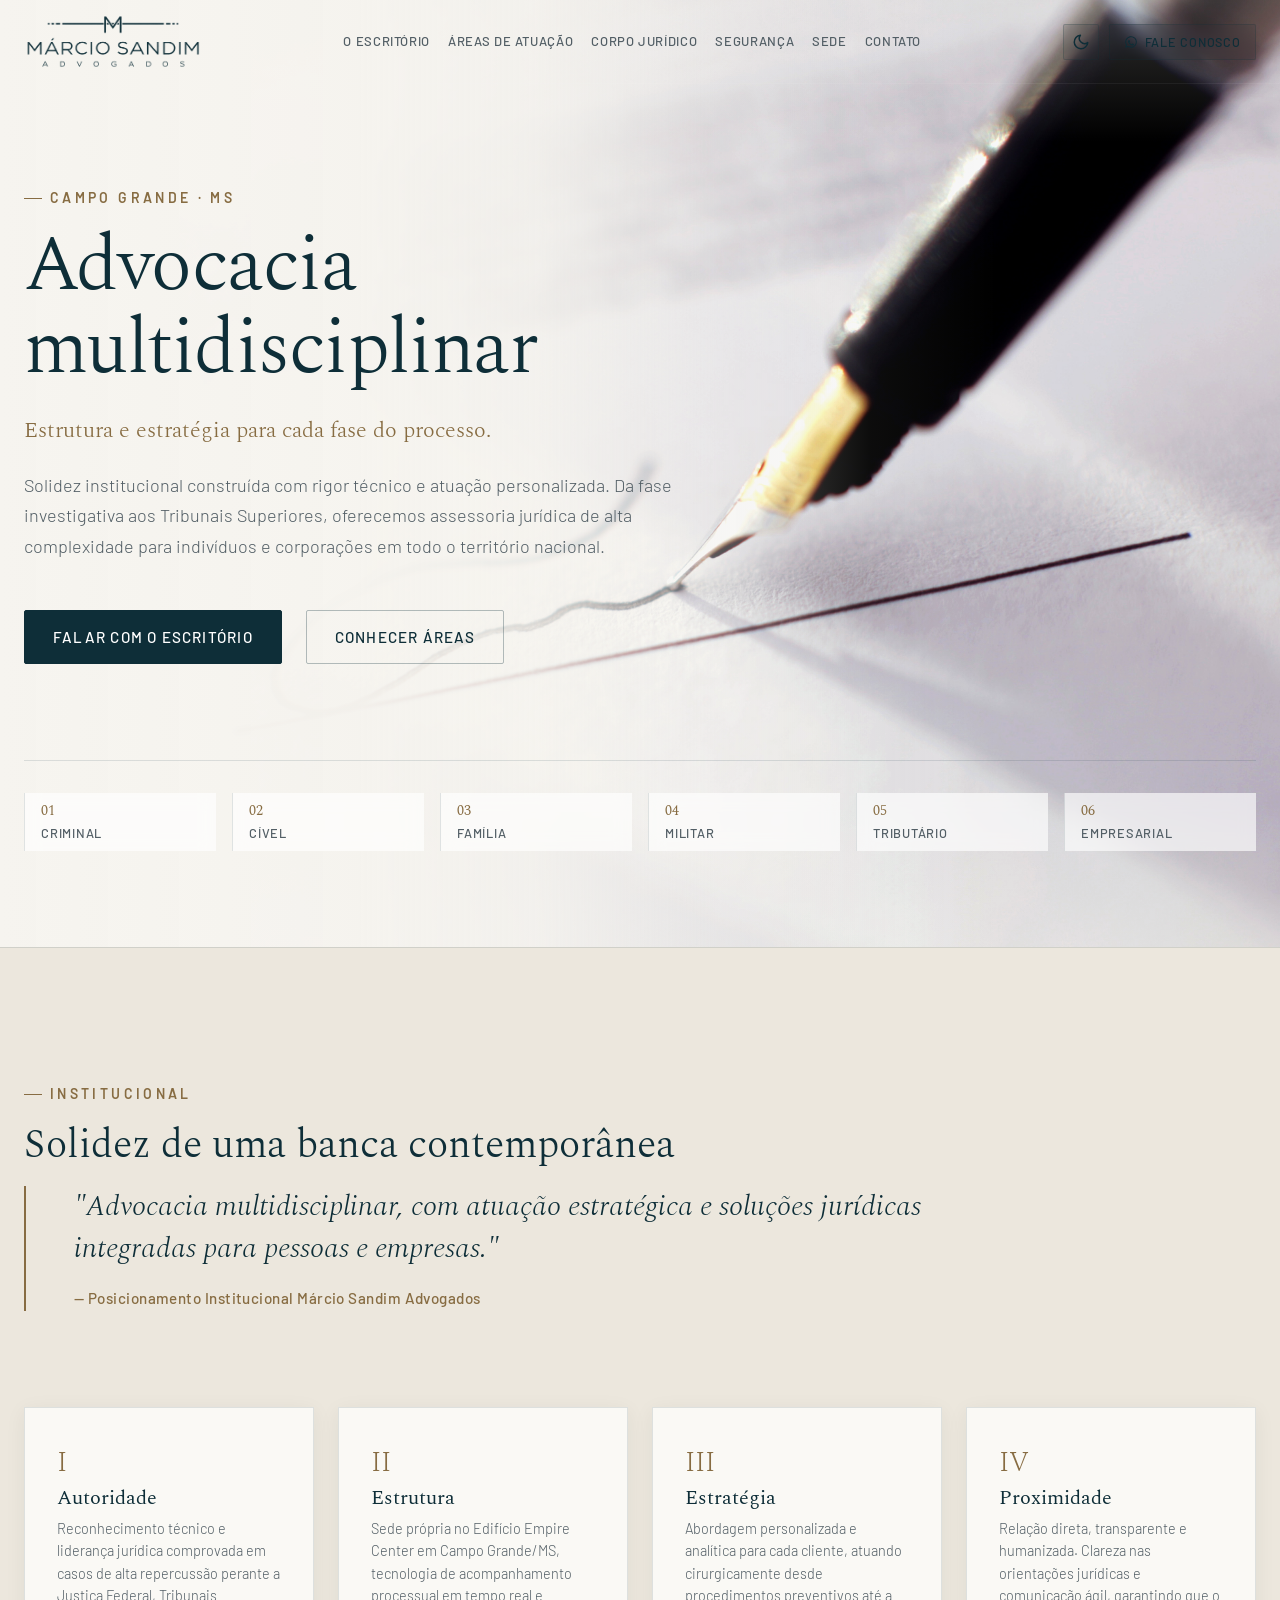
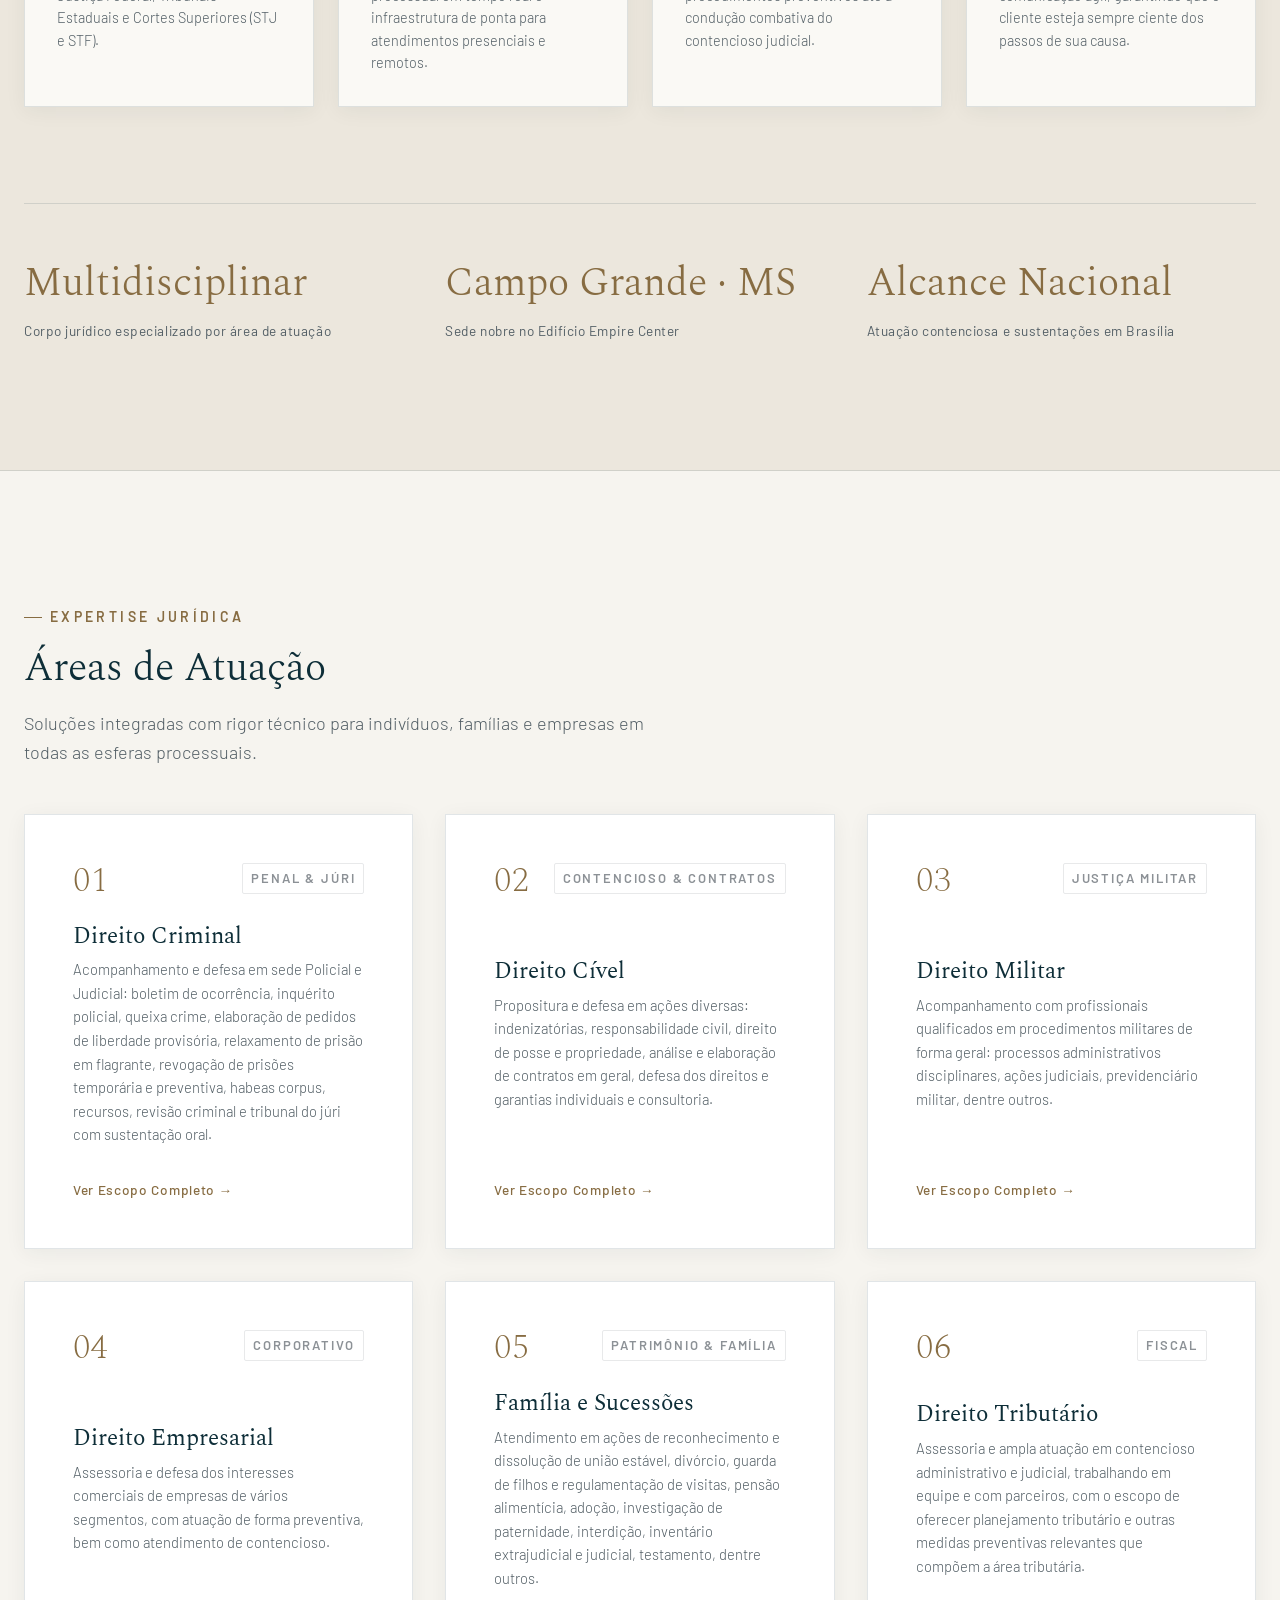
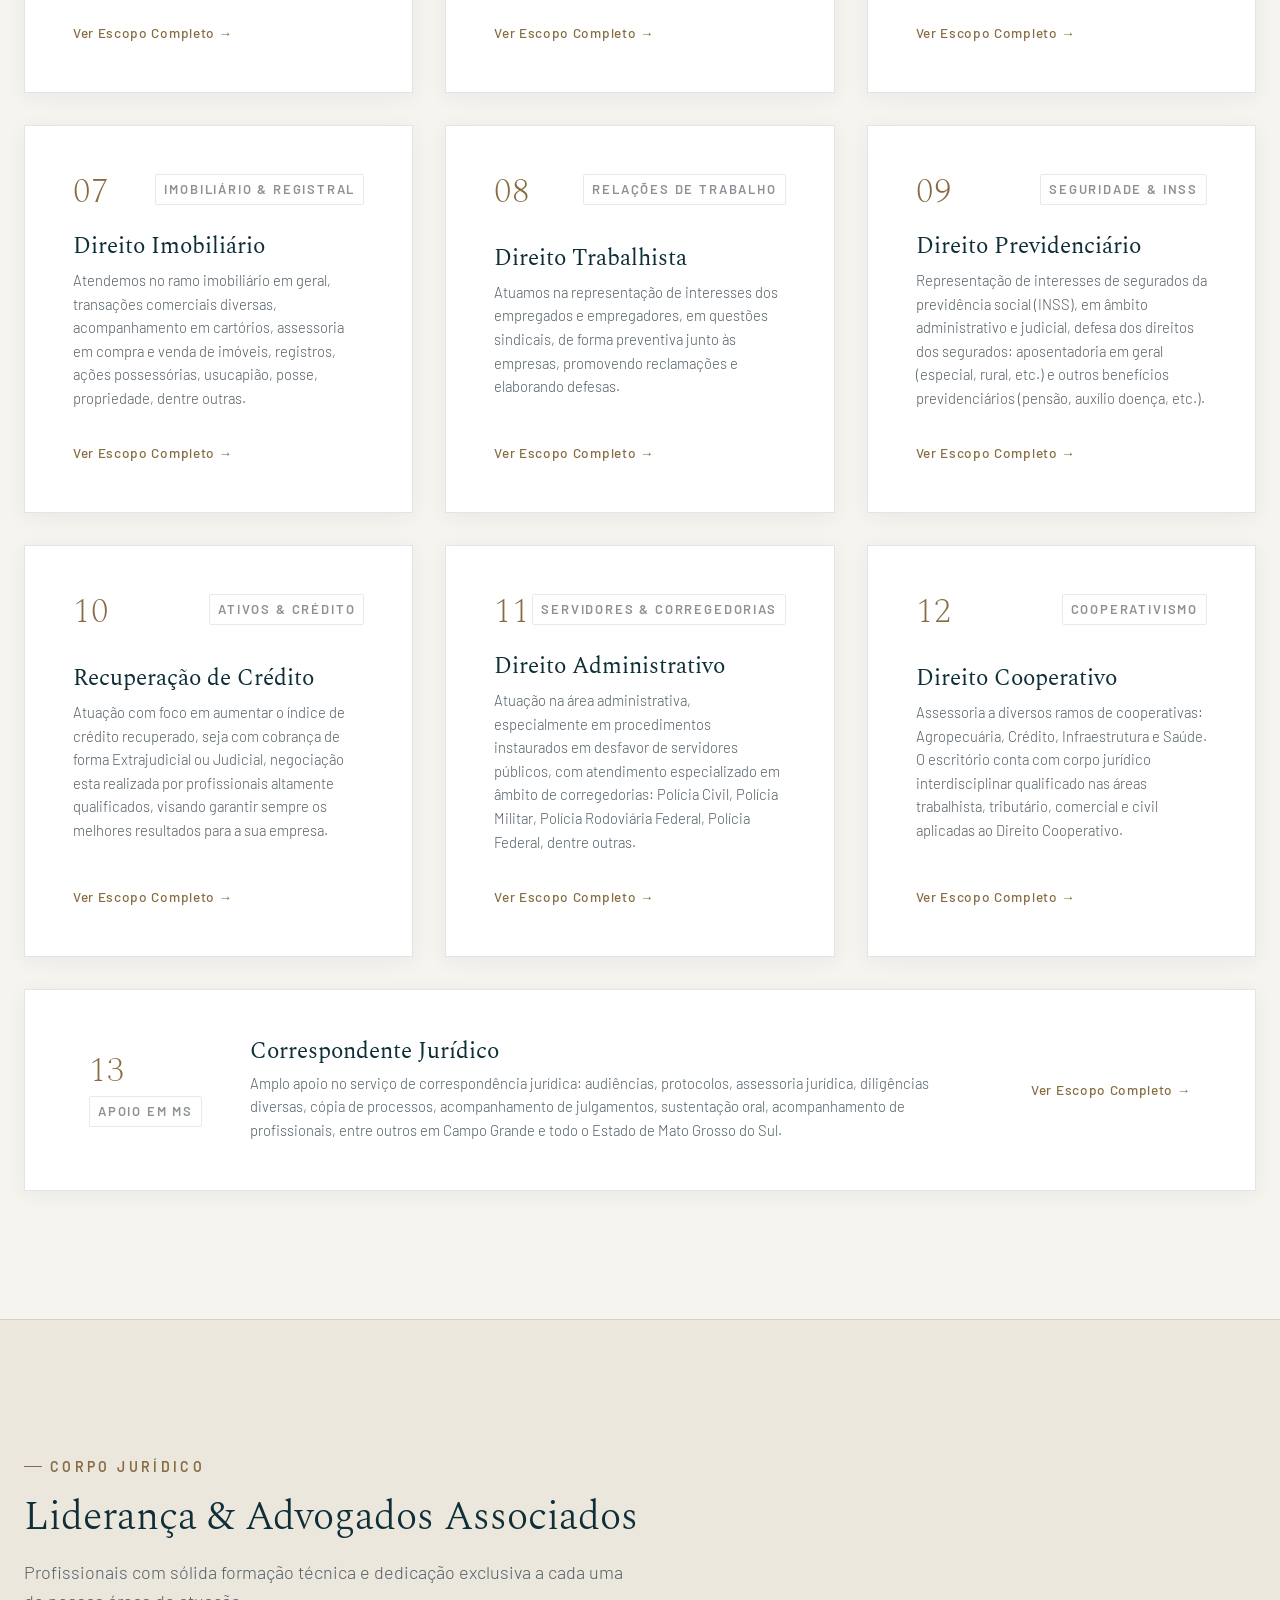
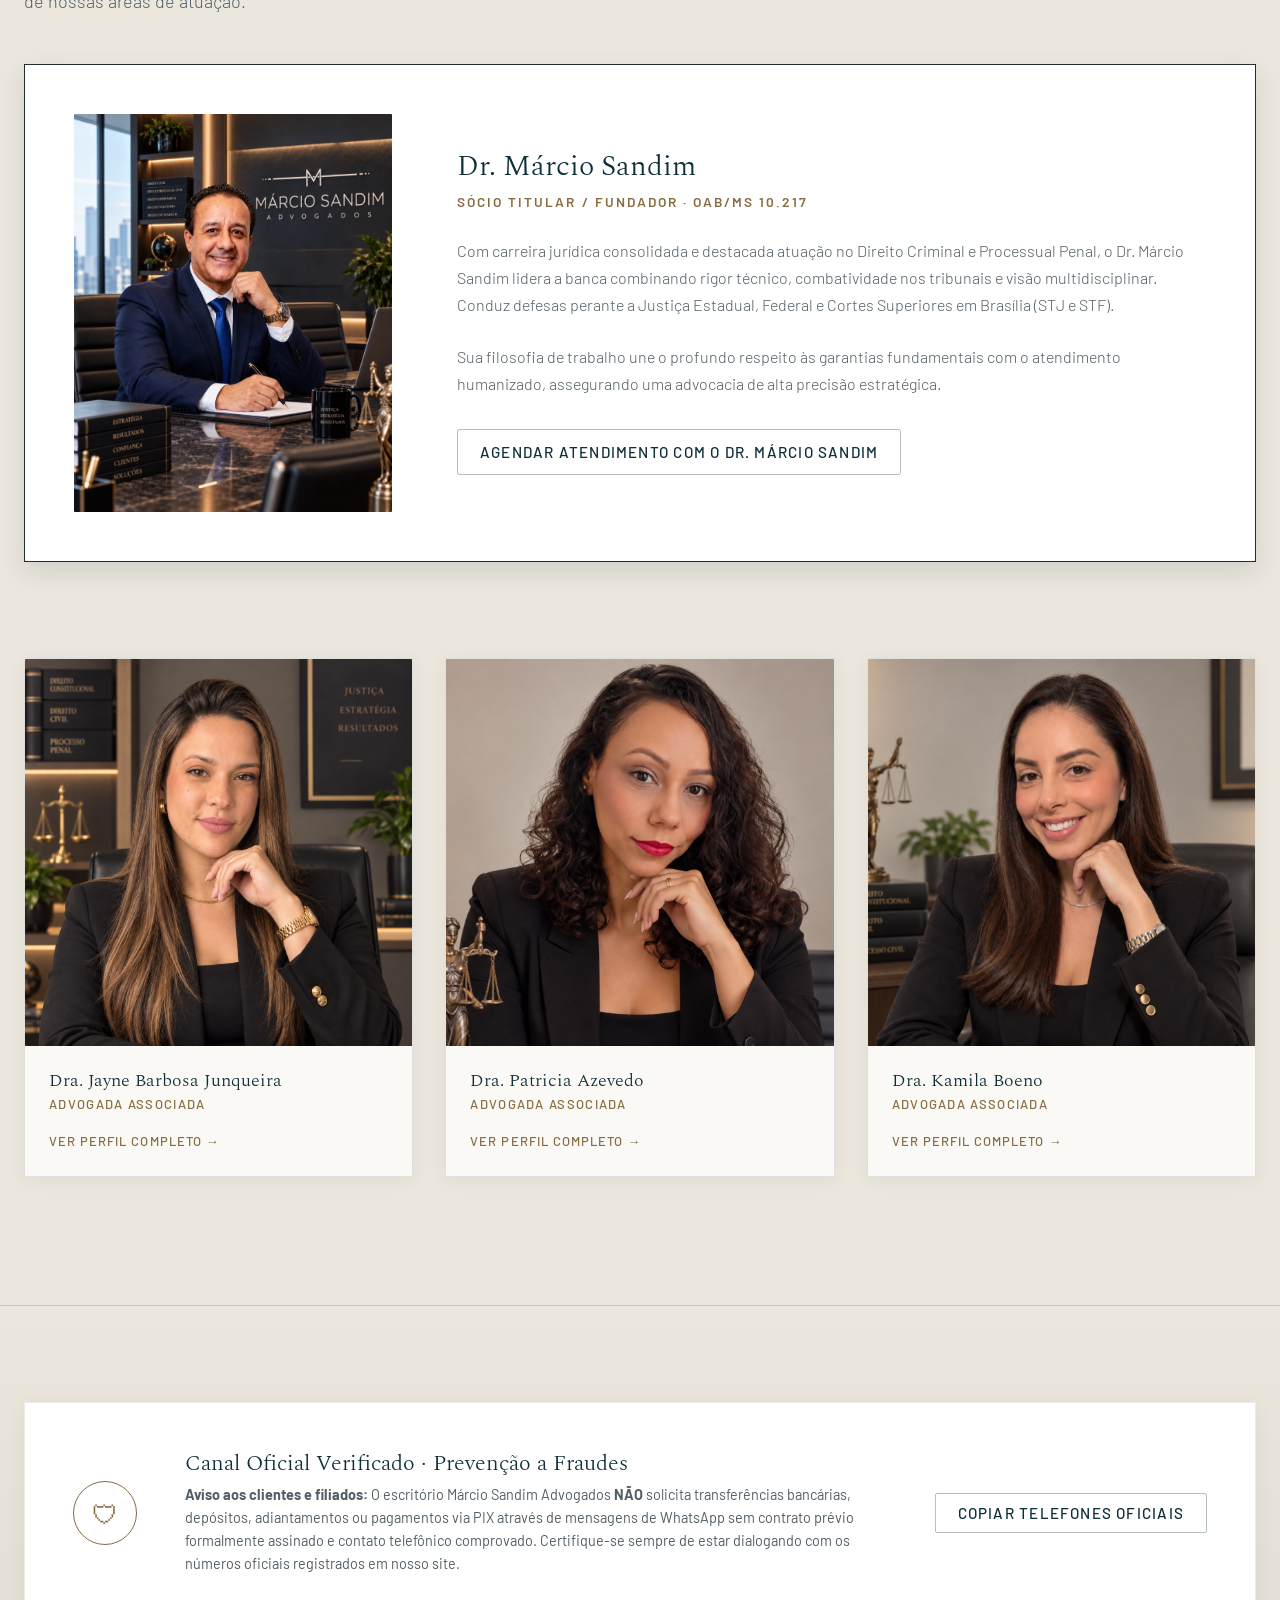
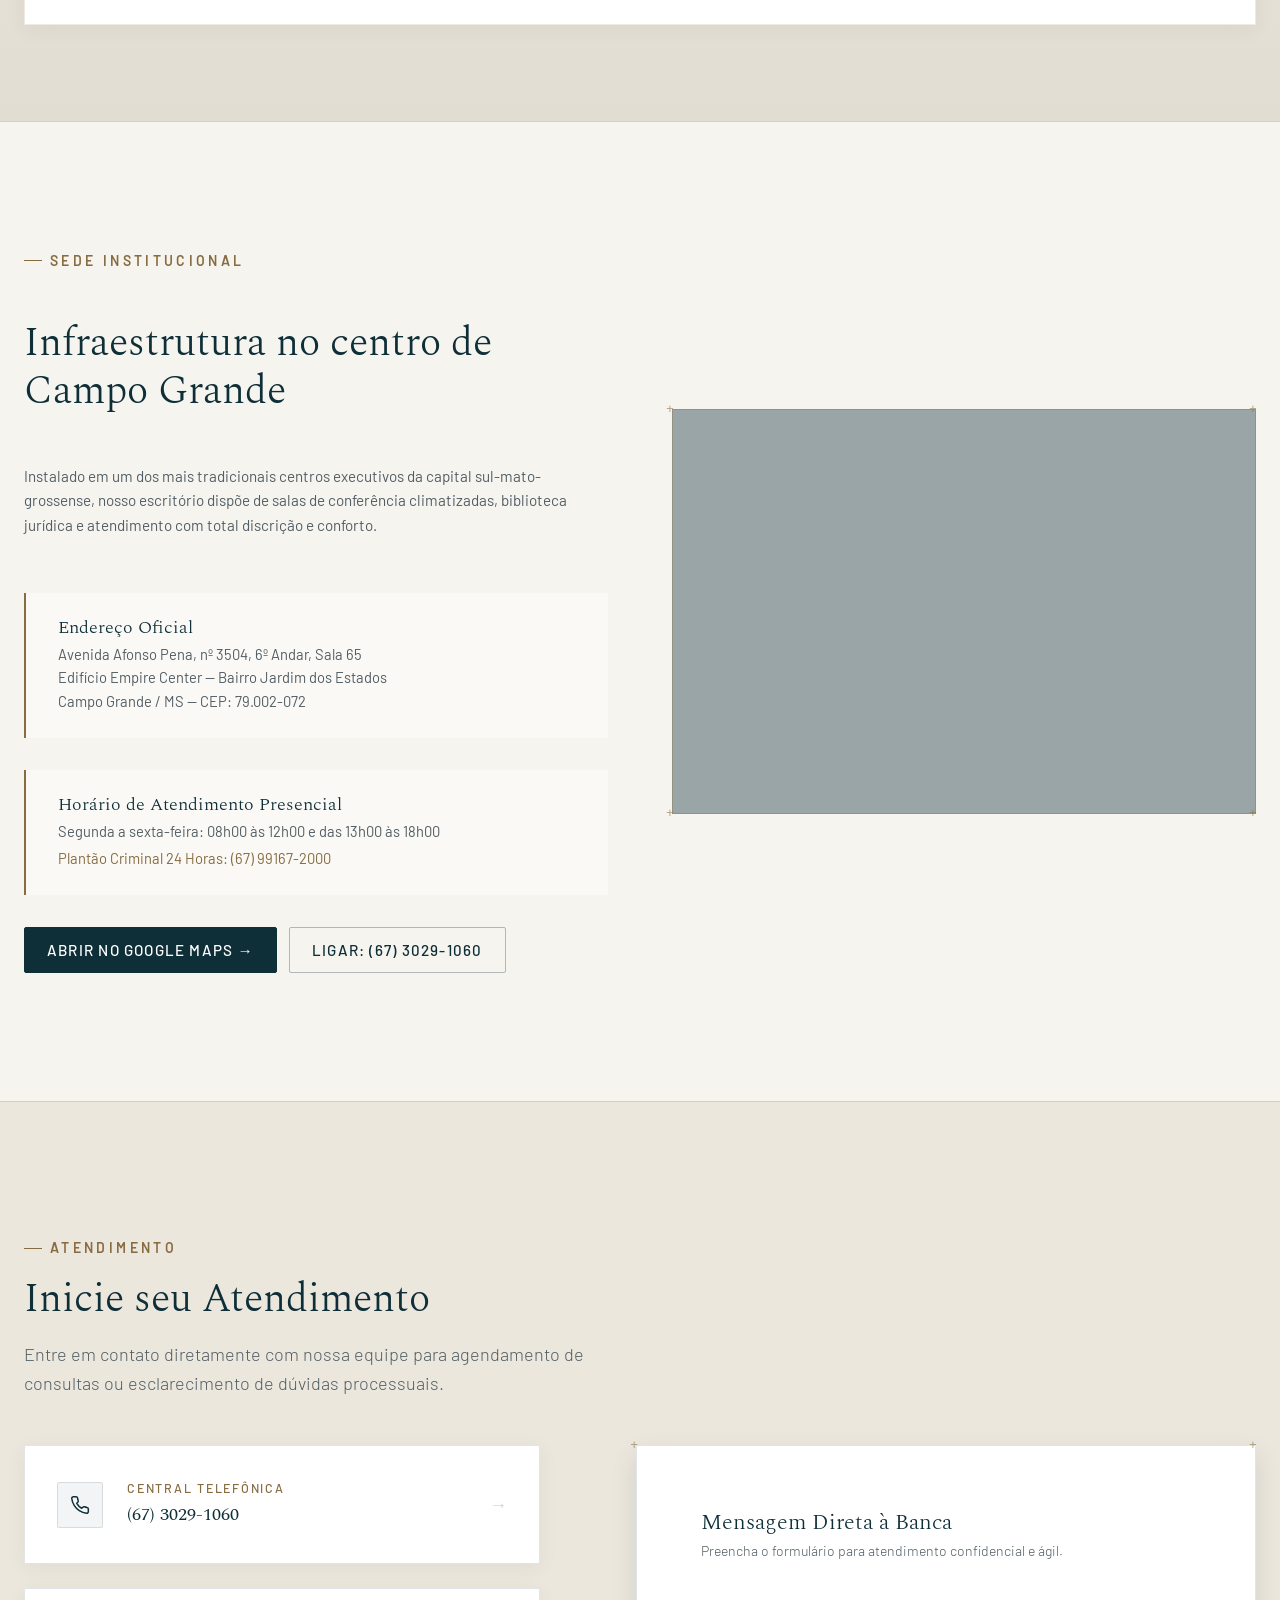
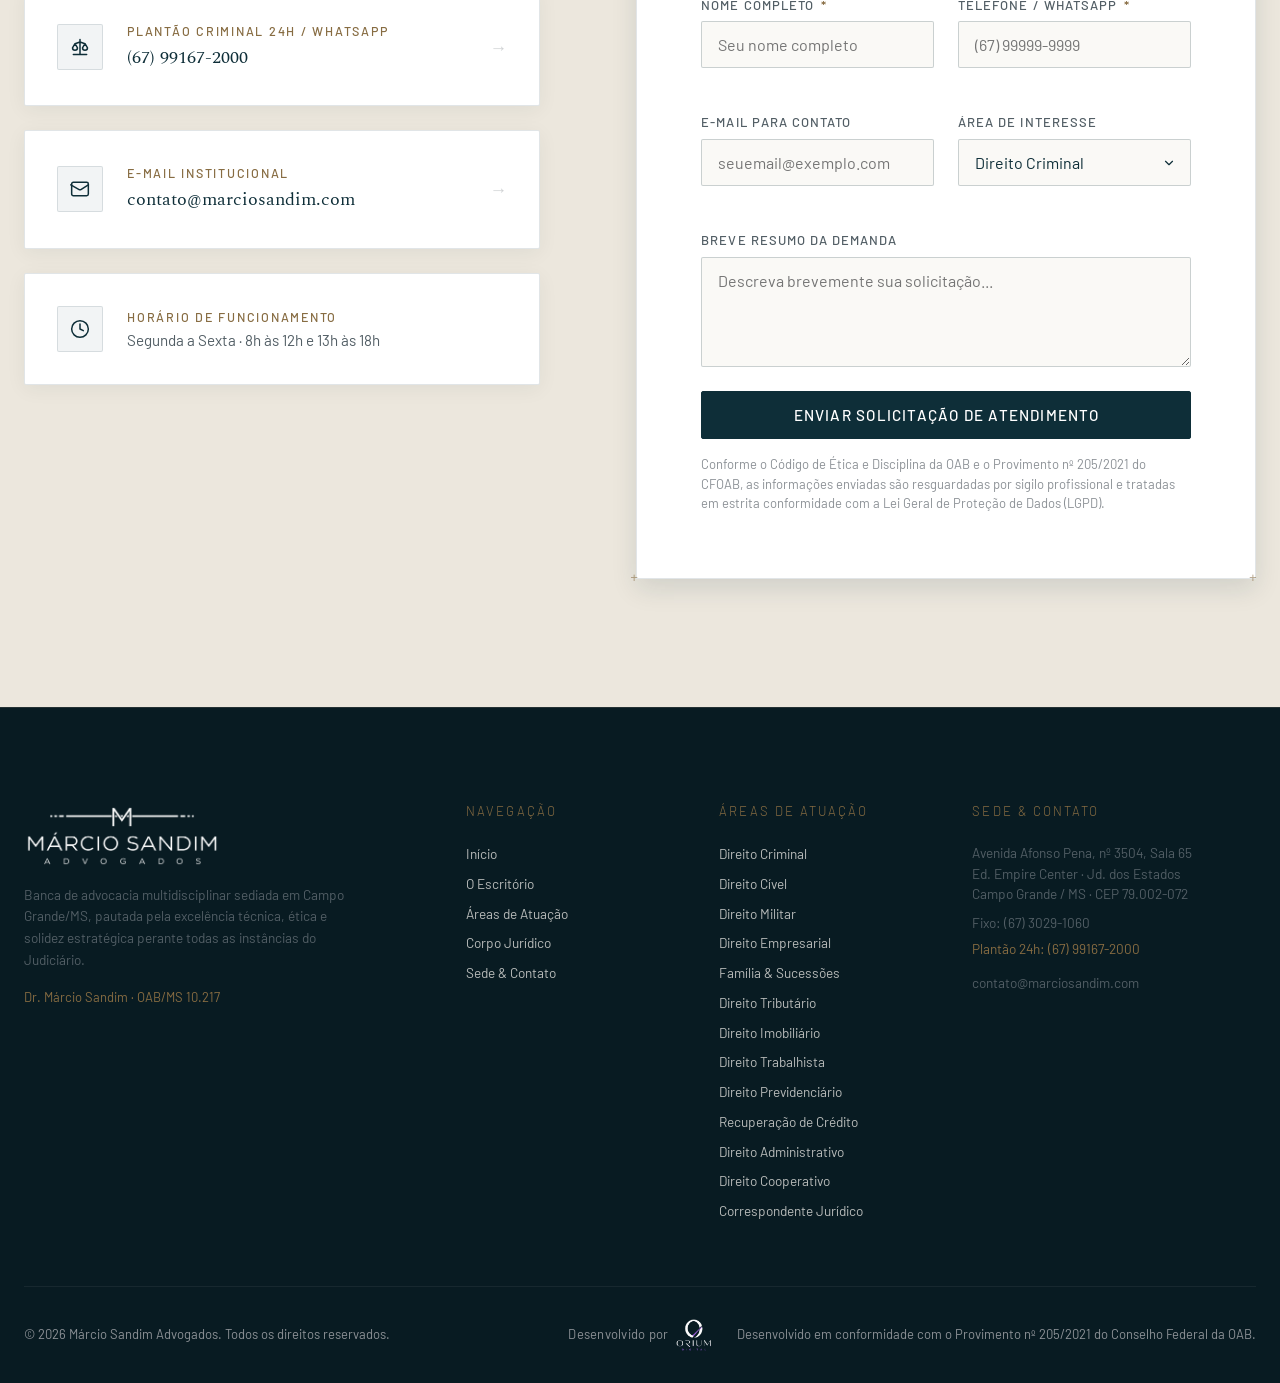
==== index.html @ cfa9c0e3 "feat: add core frontend layout, styles, scripts, and attorney bio pages" ====
<!DOCTYPE html>
<html lang="pt-BR">
<head>
  <meta charset="UTF-8">
  <meta name="viewport" content="width=device-width, initial-scale=1.0">
  <meta http-equiv="X-UA-Compatible" content="IE=edge">
  
  <title>Márcio Sandim Advogados | Advocacia Multidisciplinar em Campo Grande - MS</title>
  <meta name="description" content="Banca de advocacia multidisciplinar sediada em Campo Grande/MS. Atuação estratégica em Direito Criminal, Cível, Família, Militar, Tributário e Empresarial.">
  <meta name="keywords" content="advogado campo grande ms, marcio sandim advogados, advocacia criminal ms, direito civel, tributario, militar, empresarial, empire center afonso pena">
  <meta name="theme-color" content="#0E2E38">
  <meta name="color-scheme" content="dark light">
  
  <!-- Prevenção Instantânea de FOUC de Tema -->
  <script>
    (function() {
      try {
        var saved = localStorage.getItem('sandim_theme');
        var prefersLight = window.matchMedia && window.matchMedia('(prefers-color-scheme: light)').matches;
        var theme = saved || (prefersLight ? 'light' : 'dark');
        document.documentElement.setAttribute('data-theme', theme);
        var metaThemeColor = document.querySelector('meta[name="theme-color"]');
        if (metaThemeColor) {
          metaThemeColor.content = theme === 'light' ? '#F6F4EF' : '#0E2E38';
        }
      } catch (e) {}
    })();
  </script>
  
  <!-- Open Graph / Meta Compartilhamento -->
  <meta property="og:title" content="Márcio Sandim Advogados | Advocacia Multidisciplinar">
  <meta property="og:description" content="Estrutura e estratégia para cada fase do processo. Sede no Edifício Empire Center em Campo Grande/MS.">
  <meta property="og:type" content="website">
  <meta property="og:url" content="https://www.marciosandim.com/">
  
  <!-- Fontes Oficiais do Design System (Spectral & Barlow) -->
  <link rel="preconnect" href="https://fonts.googleapis.com">
  <link rel="preconnect" href="https://fonts.gstatic.com" crossorigin>
  <link href="https://fonts.googleapis.com/css2?family=Barlow:ital,wght@0,300;0,400;0,500;0,600;1,300;1,400&family=Spectral:ital,wght@0,200;0,300;0,400;0,500;1,300;1,400&display=swap" rel="stylesheet">
  
  <!-- Favicon -->
  <link rel="icon" type="image/svg+xml" href="assets/images/favicon.svg">
  
  <!-- Resolução Imediata de Exibição do Logotipo por Tema (Zero Duplicação e Zero FOUC) -->
  <style>
    .brand-logo-dark { display: none !important; }
    .brand-logo-white { display: block !important; }
    html[data-theme="light"] .site-header .brand-logo-white,
    [data-theme="light"] .brand-logo-white { display: none !important; }
    html[data-theme="light"] .site-header .brand-logo-dark,
    [data-theme="light"] .brand-logo-dark { display: block !important; }
    .site-footer .brand-logo-white,
    [data-theme="light"] .site-footer .brand-logo-white { display: block !important; }
    .site-footer .brand-logo-dark,
    [data-theme="light"] .site-footer .brand-logo-dark { display: none !important; }
  </style>
  
  <!-- Estilos Globais -->
  <link rel="stylesheet" href="css/variables.css?v=2.0">
  <link rel="stylesheet" href="css/styles.css?v=2.6">
</head>
<body>

  <!-- ==========================================================================
       HEADER INSTITUCIONAL COM EFEITO VIDRO
       ========================================================================== -->
  <header class="site-header" id="siteHeader">
    <div class="container header-container">
      <a href="#hero" class="brand-logo" aria-label="Márcio Sandim Advogados">
        <img src="assets/images/marcio-sandim-logo-white.png?v=2.0" alt="Márcio Sandim Advogados" class="brand-logo-img brand-logo-white" width="178" height="58">
        <img src="assets/images/marcio-sandim-logo-dark.png?v=2.0" alt="Márcio Sandim Advogados" class="brand-logo-img brand-logo-dark" width="178" height="58">
      </a>

      <!-- Menu Desktop -->
      <nav class="nav-desktop" aria-label="Navegação Principal">
        <ul class="nav-menu">
          <li><a href="#sobre" class="nav-link">O Escritório</a></li>
          <li><a href="#areas" class="nav-link">Áreas de Atuação</a></li>
          <li><a href="#equipe" class="nav-link">Corpo Jurídico</a></li>
          <li><a href="#seguranca" class="nav-link">Segurança</a></li>
          <li><a href="#estrutura" class="nav-link">Sede</a></li>
          <li><a href="#contato" class="nav-link">Contato</a></li>
        </ul>
      </nav>

      <!-- Botões de Ação -->
      <div class="header-actions">
        <!-- Botão Minimalista de Troca de Tema (Emil Kowalski Guidelines) -->
        <button id="themeToggle" class="theme-toggle" aria-label="Alternar tema visual" title="Alternar tema claro / escuro">
          <span class="theme-toggle-sr">Alternar tema claro / escuro</span>
          <!-- Ícone Sol (Modo Escuro) -->
          <svg class="theme-icon icon-sun" width="20" height="20" viewBox="0 0 24 24" fill="none" stroke="currentColor" stroke-width="2" stroke-linecap="round" stroke-linejoin="round" aria-hidden="true">
            <circle cx="12" cy="12" r="5"></circle>
            <line x1="12" y1="1" x2="12" y2="3"></line>
            <line x1="12" y1="21" x2="12" y2="23"></line>
            <line x1="4.22" y1="4.22" x2="5.64" y2="5.64"></line>
            <line x1="18.36" y1="18.36" x2="19.78" y2="19.78"></line>
            <line x1="1" y1="12" x2="3" y2="12"></line>
            <line x1="21" y1="12" x2="23" y2="12"></line>
            <line x1="4.22" y1="19.78" x2="5.64" y2="18.36"></line>
            <line x1="18.36" y1="5.64" x2="19.78" y2="4.22"></line>
          </svg>
          <!-- Ícone Lua (Modo Claro) -->
          <svg class="theme-icon icon-moon" width="20" height="20" viewBox="0 0 24 24" fill="none" stroke="currentColor" stroke-width="2" stroke-linecap="round" stroke-linejoin="round" aria-hidden="true">
            <path d="M21 12.79A9 9 0 1 1 11.21 3 7 7 0 0 0 21 12.79z"></path>
          </svg>
        </button>

        <a href="https://wa.me/5567991672000?text=Olá,%20gostaria%20de%20solicitar%20um%20atendimento%20com%20o%20escritório%20Márcio%20Sandim%20Advogados." target="_blank" rel="noopener" class="btn-header" aria-label="Falar com o Escritório Márcio Sandim Advogados via WhatsApp">
          <svg width="14" height="14" viewBox="0 0 24 24" fill="currentColor" aria-hidden="true">
            <path d="M12.04 2c-5.46 0-9.91 4.45-9.91 9.91 0 1.75.46 3.45 1.32 4.95L2.05 22l5.25-1.38c1.45.79 3.08 1.21 4.74 1.21 5.46 0 9.91-4.45 9.91-9.91 0-2.65-1.03-5.14-2.9-7.01A9.816 9.816 0 0 0 12.04 2zm.01 1.67c2.2 0 4.26.86 5.82 2.42a8.225 8.225 0 0 1 2.41 5.83c0 4.54-3.7 8.24-8.24 8.24-1.48 0-2.93-.4-4.2-1.15l-.3-.18-3.12.82.83-3.04-.2-.31a8.196 8.196 0 0 1-1.26-4.38c0-4.54 3.7-8.24 8.24-8.24zm4.52 11.66c-.25-.13-1.47-.72-1.7-.81-.23-.08-.39-.13-.56.13-.17.25-.64.81-.79.97-.14.17-.29.19-.54.06-.25-.13-1.06-.39-2.03-1.25-.75-.67-1.26-1.5-1.41-1.75-.15-.25-.02-.39.11-.51.11-.11.25-.29.37-.44.13-.14.17-.25.25-.42.08-.17.04-.31-.02-.44-.06-.12-.56-1.35-.77-1.85-.2-.49-.41-.42-.56-.43h-.48c-.17 0-.44.06-.67.31-.23.25-.88.86-.88 2.1 0 1.24.9 2.44 1.03 2.61.13.17 1.77 2.7 4.29 3.79.6.26 1.07.41 1.44.53.6.19 1.15.16 1.58.1.48-.07 1.47-.6 1.68-1.18.21-.58.21-1.07.15-1.18-.07-.12-.22-.19-.47-.32z"/>
          </svg>
          <span>Fale Conosco</span>
        </a>
        <button class="menu-toggle" aria-label="Abrir Menu" id="menuToggle">
          <span></span>
          <span></span>
          <span></span>
        </button>
      </div>
    </div>
  </header>

  <!-- Menu Drawer Mobile -->
  <div class="mobile-drawer" id="mobileDrawer">
    <button class="drawer-close" id="drawerClose" aria-label="Fechar Menu">&times;</button>
    <ul class="drawer-nav">
      <li><a href="#sobre" class="drawer-link">01 · O Escritório <span>&rarr;</span></a></li>
      <li><a href="#areas" class="drawer-link">02 · Áreas de Atuação <span>&rarr;</span></a></li>
      <li><a href="#equipe" class="drawer-link">03 · Corpo Jurídico <span>&rarr;</span></a></li>
      <li><a href="#seguranca" class="drawer-link">04 · Canal Verificado <span>&rarr;</span></a></li>
      <li><a href="#estrutura" class="drawer-link">05 · Sede & Localização <span>&rarr;</span></a></li>
      <li><a href="#contato" class="drawer-link">06 · Contato & Agendamento <span>&rarr;</span></a></li>
    </ul>
    <div class="drawer-footer" style="padding-top: 24px; border-top: 1px solid rgba(255,255,255,0.1);">
      <div style="display: flex; align-items: center; justify-content: space-between; margin-bottom: 16px;">
        <span style="font-size: 0.85rem; color: var(--text-light-muted);">Tema Visual</span>
        <button class="theme-toggle theme-toggle-mobile" aria-label="Alternar tema visual" title="Alternar tema claro / escuro">
          <span class="theme-toggle-sr">Alternar tema claro / escuro</span>
          <svg class="theme-icon icon-sun" width="20" height="20" viewBox="0 0 24 24" fill="none" stroke="currentColor" stroke-width="2" stroke-linecap="round" stroke-linejoin="round" aria-hidden="true">
            <circle cx="12" cy="12" r="5"></circle>
            <line x1="12" y1="1" x2="12" y2="3"></line>
            <line x1="12" y1="21" x2="12" y2="23"></line>
            <line x1="4.22" y1="4.22" x2="5.64" y2="5.64"></line>
            <line x1="18.36" y1="18.36" x2="19.78" y2="19.78"></line>
            <line x1="1" y1="12" x2="3" y2="12"></line>
            <line x1="21" y1="12" x2="23" y2="12"></line>
            <line x1="4.22" y1="19.78" x2="5.64" y2="18.36"></line>
            <line x1="18.36" y1="5.64" x2="19.78" y2="4.22"></line>
          </svg>
          <svg class="theme-icon icon-moon" width="20" height="20" viewBox="0 0 24 24" fill="none" stroke="currentColor" stroke-width="2" stroke-linecap="round" stroke-linejoin="round" aria-hidden="true">
            <path d="M21 12.79A9 9 0 1 1 11.21 3 7 7 0 0 0 21 12.79z"></path>
          </svg>
        </button>
      </div>
      <p style="font-size: 0.8rem; color: var(--color-champagne); text-transform: uppercase; letter-spacing: 0.1em; margin-bottom: 8px;">Atendimento Oficial</p>
      <p style="font-size: 0.9rem; color: var(--text-light-muted); margin-bottom: 16px;">Campo Grande · MS<br>(67) 3029-1060 | (67) 99167-2000</p>
      <a href="https://wa.me/5567991672000" target="_blank" class="btn btn-primary" style="width: 100%; text-align: center;">WhatsApp Oficial</a>
    </div>
  </div>

  <main>
    <!-- ==========================================================================
         HERO SECTION
         ========================================================================== -->
    <section class="hero-section" id="hero">
      <!-- Background Fotográfico Institucional (Caneta-tinteiro & Assinatura) -->
      <div class="hero-bg-media" aria-hidden="true">
        <img src="assets/images/hero-bg.jpg" alt="" class="hero-bg-img" fetchpriority="high">
        <div class="hero-bg-overlay"></div>
      </div>

      <div class="container hero-container">
        <div class="hero-content">
          <span class="kicker">Campo Grande · MS</span>
          <h1 class="hero-title">Advocacia multidisciplinar</h1>
          <p class="hero-subtitle">Estrutura e estratégia para cada fase do processo.</p>
          <p class="hero-description">
            Solidez institucional construída com rigor técnico e atuação personalizada. Da fase investigativa aos Tribunais Superiores, oferecemos assessoria jurídica de alta complexidade para indivíduos e corporações em todo o território nacional.
          </p>
          <div class="hero-ctas">
            <a href="https://wa.me/5567991672000?text=Olá,%20gostaria%20de%20agendar%20um%20atendimento%20com%20a%20equipe%20jurídica." target="_blank" rel="noopener" class="btn btn-primary">
              Falar com o Escritório
            </a>
            <a href="#areas" class="btn btn-ghost">
              Conhecer Áreas
            </a>
          </div>
        </div>

        <!-- Régua Inferior de Acesso Rápido -->
        <div class="hero-bottom-bar" aria-label="Acesso Rápido às Áreas de Atuação">
          <a href="#areas" class="quick-area-tab" data-area="01">
            <span class="tab-index">01</span>
            <span class="tab-title">Criminal</span>
          </a>
          <a href="#areas" class="quick-area-tab" data-area="02">
            <span class="tab-index">02</span>
            <span class="tab-title">Cível</span>
          </a>
          <a href="#areas" class="quick-area-tab" data-area="03">
            <span class="tab-index">03</span>
            <span class="tab-title">Família</span>
          </a>
          <a href="#areas" class="quick-area-tab" data-area="04">
            <span class="tab-index">04</span>
            <span class="tab-title">Militar</span>
          </a>
          <a href="#areas" class="quick-area-tab" data-area="05">
            <span class="tab-index">05</span>
            <span class="tab-title">Tributário</span>
          </a>
          <a href="#areas" class="quick-area-tab" data-area="06">
            <span class="tab-index">06</span>
            <span class="tab-title">Empresarial</span>
          </a>
        </div>
      </div>
    </section>

    <!-- ==========================================================================
         SEÇÃO O ESCRITÓRIO (SOBRE & MANIFESTO)
         ========================================================================== -->
    <section class="section-about" id="sobre">
      <div class="container">
        <span class="kicker">Institucional</span>
        <h2 class="section-title">Solidez de uma banca contemporânea</h2>
        
        <!-- Manifesto da Marca -->
        <div class="manifesto-box">
          <p class="manifesto-quote">
            "Advocacia multidisciplinar, com atuação estratégica e soluções jurídicas integradas para pessoas e empresas."
          </p>
          <span class="manifesto-author">— Posicionamento Institucional Márcio Sandim Advogados</span>
        </div>

        <!-- Os 4 Pilares Fundamentais -->
        <div class="pillars-grid">
          <div class="pillar-card">
            <span class="pillar-num">I</span>
            <h3 class="pillar-title">Autoridade</h3>
            <p class="pillar-desc">Reconhecimento técnico e liderança jurídica comprovada em casos de alta repercussão perante a Justiça Federal, Tribunais Estaduais e Cortes Superiores (STJ e STF).</p>
          </div>

          <div class="pillar-card">
            <span class="pillar-num">II</span>
            <h3 class="pillar-title">Estrutura</h3>
            <p class="pillar-desc">Sede própria no Edifício Empire Center em Campo Grande/MS, tecnologia de acompanhamento processual em tempo real e infraestrutura de ponta para atendimentos presenciais e remotos.</p>
          </div>

          <div class="pillar-card">
            <span class="pillar-num">III</span>
            <h3 class="pillar-title">Estratégia</h3>
            <p class="pillar-desc">Abordagem personalizada e analítica para cada cliente, atuando cirurgicamente desde procedimentos preventivos até a condução combativa do contencioso judicial.</p>
          </div>

          <div class="pillar-card">
            <span class="pillar-num">IV</span>
            <h3 class="pillar-title">Proximidade</h3>
            <p class="pillar-desc">Relação direta, transparente e humanizada. Clareza nas orientações jurídicas e comunicação ágil, garantindo que o cliente esteja sempre ciente dos passos de sua causa.</p>
          </div>
        </div>

        <!-- Métricas Institucionais -->
        <div class="metrics-strip">
          <div class="metric-item">
            <span class="metric-value">Multidisciplinar</span>
            <span class="metric-label">Corpo jurídico especializado por área de atuação</span>
          </div>
          <div class="metric-item">
            <span class="metric-value">Campo Grande · MS</span>
            <span class="metric-label">Sede nobre no Edifício Empire Center</span>
          </div>
          <div class="metric-item">
            <span class="metric-value">Alcance Nacional</span>
            <span class="metric-label">Atuação contenciosa e sustentações em Brasília</span>
          </div>
        </div>
      </div>
    </section>

    <!-- ==========================================================================
         SEÇÃO ÁREAS DE ATUAÇÃO (3x2 INTERACTIVE GRID)
         ========================================================================== -->
    <section class="section-areas" id="areas">
      <div class="container">
        <span class="kicker">Expertise Jurídica</span>
        <h2 class="section-title">Áreas de Atuação</h2>
        <p class="section-subtitle">Soluções integradas com rigor técnico para indivíduos, famílias e empresas em todas as esferas processuais.</p>

        <div class="areas-grid">
          <!-- 01. Criminal -->
          <div class="area-card" data-area="01">
            <div class="area-card-header">
              <span class="area-number">01</span>
              <span class="area-tag">Penal & Júri</span>
            </div>
            <div>
              <h3 class="area-title">Direito Criminal</h3>
              <p class="area-scope">Acompanhamento e defesa em sede Policial e Judicial: boletim de ocorrência, inquérito policial, queixa crime, elaboração de pedidos de liberdade provisória, relaxamento de prisão em flagrante, revogação de prisões temporária e preventiva, habeas corpus, recursos, revisão criminal e tribunal do júri com sustentação oral.</p>
            </div>
            <span class="area-action">Ver Escopo Completo &rarr;</span>
          </div>

          <!-- 02. Cível -->
          <div class="area-card" data-area="02">
            <div class="area-card-header">
              <span class="area-number">02</span>
              <span class="area-tag">Contencioso & Contratos</span>
            </div>
            <div>
              <h3 class="area-title">Direito Cível</h3>
              <p class="area-scope">Propositura e defesa em ações diversas: indenizatórias, responsabilidade civil, direito de posse e propriedade, análise e elaboração de contratos em geral, defesa dos direitos e garantias individuais e consultoria.</p>
            </div>
            <span class="area-action">Ver Escopo Completo &rarr;</span>
          </div>

          <!-- 03. Militar -->
          <div class="area-card" data-area="03">
            <div class="area-card-header">
              <span class="area-number">03</span>
              <span class="area-tag">Justiça Militar</span>
            </div>
            <div>
              <h3 class="area-title">Direito Militar</h3>
              <p class="area-scope">Acompanhamento com profissionais qualificados em procedimentos militares de forma geral: processos administrativos disciplinares, ações judiciais, previdenciário militar, dentre outros.</p>
            </div>
            <span class="area-action">Ver Escopo Completo &rarr;</span>
          </div>

          <!-- 04. Empresarial -->
          <div class="area-card" data-area="04">
            <div class="area-card-header">
              <span class="area-number">04</span>
              <span class="area-tag">Corporativo</span>
            </div>
            <div>
              <h3 class="area-title">Direito Empresarial</h3>
              <p class="area-scope">Assessoria e defesa dos interesses comerciais de empresas de vários segmentos, com atuação de forma preventiva, bem como atendimento de contencioso.</p>
            </div>
            <span class="area-action">Ver Escopo Completo &rarr;</span>
          </div>

          <!-- 05. Família e Sucessões -->
          <div class="area-card" data-area="05">
            <div class="area-card-header">
              <span class="area-number">05</span>
              <span class="area-tag">Patrimônio & Família</span>
            </div>
            <div>
              <h3 class="area-title">Família e Sucessões</h3>
              <p class="area-scope">Atendimento em ações de reconhecimento e dissolução de união estável, divórcio, guarda de filhos e regulamentação de visitas, pensão alimentícia, adoção, investigação de paternidade, interdição, inventário extrajudicial e judicial, testamento, dentre outros.</p>
            </div>
            <span class="area-action">Ver Escopo Completo &rarr;</span>
          </div>

          <!-- 06. Tributário -->
          <div class="area-card" data-area="06">
            <div class="area-card-header">
              <span class="area-number">06</span>
              <span class="area-tag">Fiscal</span>
            </div>
            <div>
              <h3 class="area-title">Direito Tributário</h3>
              <p class="area-scope">Assessoria e ampla atuação em contencioso administrativo e judicial, trabalhando em equipe e com parceiros, com o escopo de oferecer planejamento tributário e outras medidas preventivas relevantes que compõem a área tributária.</p>
            </div>
            <span class="area-action">Ver Escopo Completo &rarr;</span>
          </div>

          <!-- 07. Imobiliário -->
          <div class="area-card" data-area="07">
            <div class="area-card-header">
              <span class="area-number">07</span>
              <span class="area-tag">Imobiliário & Registral</span>
            </div>
            <div>
              <h3 class="area-title">Direito Imobiliário</h3>
              <p class="area-scope">Atendemos no ramo imobiliário em geral, transações comerciais diversas, acompanhamento em cartórios, assessoria em compra e venda de imóveis, registros, ações possessórias, usucapião, posse, propriedade, dentre outras.</p>
            </div>
            <span class="area-action">Ver Escopo Completo &rarr;</span>
          </div>

          <!-- 08. Trabalhista -->
          <div class="area-card" data-area="08">
            <div class="area-card-header">
              <span class="area-number">08</span>
              <span class="area-tag">Relações de Trabalho</span>
            </div>
            <div>
              <h3 class="area-title">Direito Trabalhista</h3>
              <p class="area-scope">Atuamos na representação de interesses dos empregados e empregadores, em questões sindicais, de forma preventiva junto às empresas, promovendo reclamações e elaborando defesas.</p>
            </div>
            <span class="area-action">Ver Escopo Completo &rarr;</span>
          </div>

          <!-- 09. Previdenciário -->
          <div class="area-card" data-area="09">
            <div class="area-card-header">
              <span class="area-number">09</span>
              <span class="area-tag">Seguridade & INSS</span>
            </div>
            <div>
              <h3 class="area-title">Direito Previdenciário</h3>
              <p class="area-scope">Representação de interesses de segurados da previdência social (INSS), em âmbito administrativo e judicial, defesa dos direitos dos segurados: aposentadoria em geral (especial, rural, etc.) e outros benefícios previdenciários (pensão, auxílio doença, etc.).</p>
            </div>
            <span class="area-action">Ver Escopo Completo &rarr;</span>
          </div>

          <!-- 10. Recuperação de Crédito -->
          <div class="area-card" data-area="10">
            <div class="area-card-header">
              <span class="area-number">10</span>
              <span class="area-tag">Ativos & Crédito</span>
            </div>
            <div>
              <h3 class="area-title">Recuperação de Crédito</h3>
              <p class="area-scope">Atuação com foco em aumentar o índice de crédito recuperado, seja com cobrança de forma Extrajudicial ou Judicial, negociação esta realizada por profissionais altamente qualificados, visando garantir sempre os melhores resultados para a sua empresa.</p>
            </div>
            <span class="area-action">Ver Escopo Completo &rarr;</span>
          </div>

          <!-- 11. Administrativo -->
          <div class="area-card" data-area="11">
            <div class="area-card-header">
              <span class="area-number">11</span>
              <span class="area-tag">Servidores & Corregedorias</span>
            </div>
            <div>
              <h3 class="area-title">Direito Administrativo</h3>
              <p class="area-scope">Atuação na área administrativa, especialmente em procedimentos instaurados em desfavor de servidores públicos, com atendimento especializado em âmbito de corregedorias: Polícia Civil, Polícia Militar, Polícia Rodoviária Federal, Polícia Federal, dentre outras.</p>
            </div>
            <span class="area-action">Ver Escopo Completo &rarr;</span>
          </div>

          <!-- 12. Cooperativo -->
          <div class="area-card" data-area="12">
            <div class="area-card-header">
              <span class="area-number">12</span>
              <span class="area-tag">Cooperativismo</span>
            </div>
            <div>
              <h3 class="area-title">Direito Cooperativo</h3>
              <p class="area-scope">Assessoria a diversos ramos de cooperativas: Agropecuária, Crédito, Infraestrutura e Saúde. O escritório conta com corpo jurídico interdisciplinar qualificado nas áreas trabalhista, tributário, comercial e civil aplicadas ao Direito Cooperativo.</p>
            </div>
            <span class="area-action">Ver Escopo Completo &rarr;</span>
          </div>

          <!-- 13. Correspondente Jurídico -->
          <div class="area-card area-card-wide" data-area="13">
            <div class="area-card-header">
              <span class="area-number">13</span>
              <span class="area-tag">Apoio em MS</span>
            </div>
            <div>
              <h3 class="area-title">Correspondente Jurídico</h3>
              <p class="area-scope">Amplo apoio no serviço de correspondência jurídica: audiências, protocolos, assessoria jurídica, diligências diversas, cópia de processos, acompanhamento de julgamentos, sustentação oral, acompanhamento de profissionais, entre outros em Campo Grande e todo o Estado de Mato Grosso do Sul.</p>
            </div>
            <span class="area-action">Ver Escopo Completo &rarr;</span>
          </div>
        </div>
      </div>
    </section>

    <!-- ==========================================================================
         SEÇÃO CORPO JURÍDICO & LIDERANÇA
         ========================================================================== -->
    <section class="section-team" id="equipe">
      <div class="container">
        <span class="kicker">Corpo Jurídico</span>
        <h2 class="section-title">Liderança & Advogados Associados</h2>
        <p class="section-subtitle">Profissionais com sólida formação técnica e dedicação exclusiva a cada uma de nossas áreas de atuação.</p>

        <!-- Destaque Sócio Fundador -->
        <div class="leader-card">
          <div class="leader-photo">
            <img src="assets/images/marcio-sandim-lider.jpg" alt="Dr. Márcio Sandim - Sócio Titular e Fundador" width="819" height="1024" loading="lazy">
          </div>
          <div class="leader-info">
            <h3>Dr. Márcio Sandim</h3>
            <span class="leader-badge">Sócio Titular / Fundador · OAB/MS 10.217</span>
            <p class="leader-bio">
              Com carreira jurídica consolidada e destacada atuação no Direito Criminal e Processual Penal, o Dr. Márcio Sandim lidera a banca combinando rigor técnico, combatividade nos tribunais e visão multidisciplinar. Conduz defesas perante a Justiça Estadual, Federal e Cortes Superiores em Brasília (STJ e STF).
            </p>
            <p class="leader-bio">
              Sua filosofia de trabalho une o profundo respeito às garantias fundamentais com o atendimento humanizado, assegurando uma advocacia de alta precisão estratégica.
            </p>
            <a href="https://wa.me/5567991672000" target="_blank" class="btn btn-ghost btn-sm" style="margin-top: 8px;">
              Agendar Atendimento com o Dr. Márcio Sandim
            </a>
          </div>
        </div>

        <!-- Grid de Advogadas Associadas (Links para Páginas Individuais) -->
        <div class="team-grid">
          <!-- Dra. Jayne Barbosa Junqueira -->
          <a href="jayne-barbosa.html" class="team-card team-card-link" aria-label="Acessar página e perfil completo da Dra. Jayne Barbosa Junqueira">
            <div class="team-photo">
              <img src="assets/images/JayneBarbosa.jpeg" alt="Dra. Jayne Barbosa Junqueira - Advogada Associada" width="300" height="300" loading="lazy">
            </div>
            <div class="team-details">
              <h4 class="team-name">Dra. Jayne Barbosa Junqueira</h4>
              <p class="team-role">Advogada Associada</p>
              <span class="team-link-cta">Ver perfil completo &rarr;</span>
            </div>
          </a>

          <!-- Dra. Patricia Azevedo -->
          <a href="patricia-azevedo.html" class="team-card team-card-link" aria-label="Acessar página e perfil completo da Dra. Patricia Azevedo">
            <div class="team-photo">
              <img src="assets/images/PatriciaAzevedo.jpeg" alt="Dra. Patricia Azevedo - Advogada Associada" width="300" height="300" loading="lazy">
            </div>
            <div class="team-details">
              <h4 class="team-name">Dra. Patricia Azevedo</h4>
              <p class="team-role">Advogada Associada</p>
              <span class="team-link-cta">Ver perfil completo &rarr;</span>
            </div>
          </a>

          <!-- Dra. Kamila Boeno -->
          <a href="kamila-boeno.html" class="team-card team-card-link" aria-label="Acessar página e perfil completo da Dra. Kamila Boeno">
            <div class="team-photo">
              <img src="assets/images/KamilaBoeno.jpeg" alt="Dra. Kamila Boeno - Advogada Associada" width="300" height="300" loading="lazy">
            </div>
            <div class="team-details">
              <h4 class="team-name">Dra. Kamila Boeno</h4>
              <p class="team-role">Advogada Associada</p>
              <span class="team-link-cta">Ver perfil completo &rarr;</span>
            </div>
          </a>
        </div>
      </div>
    </section>

    <!-- ==========================================================================
         MÓDULO DE SEGURANÇA INSTITUCIONAL (TRUST SHIELD)
         ========================================================================== -->
    <section class="section-security" id="seguranca">
      <div class="container">
        <div class="security-box">
          <div class="security-icon" aria-hidden="true">&#128737;</div>
          <div class="security-text">
            <h4>Canal Oficial Verificado · Prevenção a Fraudes</h4>
            <p>
              <strong>Aviso aos clientes e filiados:</strong> O escritório Márcio Sandim Advogados <strong>NÃO</strong> solicita transferências bancárias, depósitos, adiantamentos ou pagamentos via PIX através de mensagens de WhatsApp sem contrato prévio formalmente assinado e contato telefônico comprovado. Certifique-se sempre de estar dialogando com os números oficiais registrados em nosso site.
            </p>
          </div>
          <div class="security-actions">
            <button class="btn btn-ghost btn-sm" id="copySecurityInfo">
              Copiar Telefones Oficiais
            </button>
          </div>
        </div>
      </div>
    </section>

    <!-- ==========================================================================
         SEÇÃO ESTRUTURA, SEDE & LOCALIZAÇÃO
         ========================================================================== -->
    <section class="section-location" id="estrutura">
      <div class="container">
        <div class="location-grid">
          <div class="location-details">
            <span class="kicker">Sede Institucional</span>
            <h2 class="section-title">Infraestrutura no centro de Campo Grande</h2>
            <p style="color: var(--text-light-muted); font-size: 0.95rem; margin-bottom: 24px;">
              Instalado em um dos mais tradicionais centros executivos da capital sul-mato-grossense, nosso escritório dispõe de salas de conferência climatizadas, biblioteca jurídica e atendimento com total discrição e conforto.
            </p>

            <div class="info-card">
              <h3>Endereço Oficial</h3>
              <p>Avenida Afonso Pena, nº 3504, 6º Andar, Sala 65</p>
              <p>Edifício Empire Center — Bairro Jardim dos Estados</p>
              <p>Campo Grande / MS — CEP: 79.002-072</p>
            </div>

            <div class="info-card">
              <h3>Horário de Atendimento Presencial</h3>
              <p>Segunda a sexta-feira: 08h00 às 12h00 e das 13h00 às 18h00</p>
              <p style="color: var(--color-champagne); margin-top: 4px;">Plantão Criminal 24 Horas: (67) 99167-2000</p>
            </div>

            <div style="display: flex; gap: 12px; flex-wrap: wrap;">
              <a href="https://maps.google.com/?q=Avenida+Afonso+Pena+3504+Campo+Grande+MS" target="_blank" rel="noopener" class="btn btn-primary btn-sm">
                Abrir no Google Maps &rarr;
              </a>
              <a href="tel:6730291060" class="btn btn-ghost btn-sm">
                Ligar: (67) 3029-1060
              </a>
            </div>
          </div>

          <!-- Mapa Integrado -->
          <div class="map-wrapper">
            <span class="crosshair crosshair-tl">+</span>
            <span class="crosshair crosshair-tr">+</span>
            <span class="crosshair crosshair-bl">+</span>
            <span class="crosshair crosshair-br">+</span>
            <iframe class="map-frame" src="https://maps.google.com/maps?q=Avenida%20Afonso%20Pena%203504%20Campo%20Grande%20MS&t=&z=16&ie=UTF8&iwloc=&output=embed" title="Localização Márcio Sandim Advogados"></iframe>
          </div>
        </div>
      </div>
    </section>

    <!-- ==========================================================================
         SEÇÃO CONTATO & AGENDAMENTO
         ========================================================================== -->
    <section class="section-contact" id="contato">
      <div class="container">
        <span class="kicker">Atendimento</span>
        <h2 class="section-title">Inicie seu Atendimento</h2>
        <p class="section-subtitle">Entre em contato diretamente com nossa equipe para agendamento de consultas ou esclarecimento de dúvidas processuais.</p>

        <div class="contact-grid">
          <!-- Canais Diretos Interativos -->
          <div class="contact-channels">
            <a href="tel:6730291060" class="channel-card channel-link" aria-label="Ligar para a Central Telefônica: (67) 3029-1060">
              <div class="channel-icon" aria-hidden="true">
                <svg width="20" height="20" viewBox="0 0 24 24" fill="none" stroke="currentColor" stroke-width="1.8" stroke-linecap="round" stroke-linejoin="round">
                  <path d="M22 16.92v3a2 2 0 0 1-2.18 2 19.79 19.79 0 0 1-8.63-3.07 19.5 19.5 0 0 1-6-6 19.79 19.79 0 0 1-3.07-8.67A2 2 0 0 1 4.11 2h3a2 2 0 0 1 2 1.72 12.84 12.84 0 0 0 .7 2.81 2 2 0 0 1-.45 2.11L8.09 9.91a16 16 0 0 0 6 6l1.27-1.27a2 2 0 0 1 2.11-.45 12.84 12.84 0 0 0 2.81.7A2 2 0 0 1 22 16.92z"></path>
                </svg>
              </div>
              <div class="channel-info">
                <span class="channel-label">Central Telefônica</span>
                <span class="channel-value">(67) 3029-1060</span>
              </div>
              <span class="channel-arrow" aria-hidden="true">&rarr;</span>
            </a>

            <a href="https://wa.me/5567991672000" target="_blank" rel="noopener" class="channel-card channel-link channel-highlight" aria-label="Iniciar atendimento no WhatsApp: (67) 99167-2000">
              <div class="channel-icon" aria-hidden="true">
                <svg width="20" height="20" viewBox="0 0 24 24" fill="none" stroke="currentColor" stroke-width="1.8" stroke-linecap="round" stroke-linejoin="round">
                  <path d="M12 3v18M6 8l6-2 6 2M3 13l3-5 3 5a3 3 0 0 1-6 0zM15 13l3-5 3 5a3 3 0 0 1-6 0zM4 21h16"></path>
                </svg>
              </div>
              <div class="channel-info">
                <span class="channel-label">Plantão Criminal 24h / WhatsApp</span>
                <span class="channel-value">(67) 99167-2000</span>
              </div>
              <span class="channel-arrow" aria-hidden="true">&rarr;</span>
            </a>

            <a href="mailto:contato@marciosandim.com" class="channel-card channel-link" aria-label="Enviar e-mail para: contato@marciosandim.com">
              <div class="channel-icon" aria-hidden="true">
                <svg width="20" height="20" viewBox="0 0 24 24" fill="none" stroke="currentColor" stroke-width="1.8" stroke-linecap="round" stroke-linejoin="round">
                  <rect x="2" y="4" width="20" height="16" rx="2"></rect>
                  <path d="m22 7-8.97 5.7a1.94 1.94 0 0 1-2.06 0L1 7"></path>
                </svg>
              </div>
              <div class="channel-info">
                <span class="channel-label">E-mail Institucional</span>
                <span class="channel-value">contato@marciosandim.com</span>
              </div>
              <span class="channel-arrow" aria-hidden="true">&rarr;</span>
            </a>

            <div class="channel-card">
              <div class="channel-icon" aria-hidden="true">
                <svg width="20" height="20" viewBox="0 0 24 24" fill="none" stroke="currentColor" stroke-width="1.8" stroke-linecap="round" stroke-linejoin="round">
                  <circle cx="12" cy="12" r="10"></circle>
                  <polyline points="12 6 12 12 16 14"></polyline>
                </svg>
              </div>
              <div class="channel-info">
                <span class="channel-label">Horário de Funcionamento</span>
                <span class="channel-value channel-schedule">Segunda a Sexta · 8h às 12h e 13h às 18h</span>
              </div>
            </div>
          </div>

          <!-- Formulário Ético OAB -->
          <div class="contact-form">
            <span class="crosshair crosshair-tl">+</span>
            <span class="crosshair crosshair-tr">+</span>
            <span class="crosshair crosshair-bl">+</span>
            <span class="crosshair crosshair-br">+</span>

            <div class="form-header">
              <h3 class="form-title">Mensagem Direta à Banca</h3>
              <p class="form-subtitle">Preencha o formulário para atendimento confidencial e ágil.</p>
            </div>

            <form id="contactForm" novalidate>
              <div class="form-row">
                <div class="form-group">
                  <label class="form-label" for="formName">Nome Completo <span class="form-req" aria-hidden="true">*</span></label>
                  <input type="text" id="formName" class="form-input" placeholder="Seu nome completo" required aria-required="true" autocomplete="name">
                  <span class="form-error-text" id="formNameError" aria-live="polite"></span>
                </div>
                <div class="form-group">
                  <label class="form-label" for="formPhone">Telefone / WhatsApp <span class="form-req" aria-hidden="true">*</span></label>
                  <input type="tel" id="formPhone" class="form-input" placeholder="(67) 99999-9999" required aria-required="true" inputmode="tel" autocomplete="tel">
                  <span class="form-error-text" id="formPhoneError" aria-live="polite"></span>
                </div>
              </div>

              <div class="form-row">
                <div class="form-group">
                  <label class="form-label" for="formEmail">E-mail para Contato</label>
                  <input type="email" id="formEmail" class="form-input" placeholder="seuemail@exemplo.com" autocomplete="email">
                  <span class="form-error-text" id="formEmailError" aria-live="polite"></span>
                </div>
                <div class="form-group">
                  <label class="form-label" for="formArea">Área de Interesse</label>
                  <select id="formArea" class="form-select">
                    <option value="criminal">Direito Criminal</option>
                    <option value="civel">Direito Cível</option>
                    <option value="militar">Direito Militar</option>
                    <option value="empresarial">Direito Empresarial</option>
                    <option value="familia">Família e Sucessões</option>
                    <option value="tributario">Direito Tributário</option>
                    <option value="imobiliario">Direito Imobiliário</option>
                    <option value="trabalhista">Direito Trabalhista</option>
                    <option value="previdenciario">Direito Previdenciário</option>
                    <option value="recuperacao_credito">Recuperação de Crédito</option>
                    <option value="administrativo">Direito Administrativo</option>
                    <option value="cooperativo">Direito Cooperativo</option>
                    <option value="correspondente">Correspondente Jurídico</option>
                    <option value="outra">Outro Assunto</option>
                  </select>
                </div>
              </div>

              <div class="form-group">
                <label class="form-label" for="formMessage">Breve Resumo da Demanda</label>
                <textarea id="formMessage" class="form-textarea" placeholder="Descreva brevemente sua solicitação..."></textarea>
              </div>

              <button type="submit" class="btn btn-primary" style="width: 100%;">
                Enviar Solicitação de Atendimento
              </button>

              <p class="form-disclaimer">
                Conforme o Código de Ética e Disciplina da OAB e o Provimento nº 205/2021 do CFOAB, as informações enviadas são resguardadas por sigilo profissional e tratadas em estrita conformidade com a Lei Geral de Proteção de Dados (LGPD).
              </p>
            </form>
          </div>
        </div>
      </div>
    </section>
  </main>

  <!-- ==========================================================================
       FOOTER INSTITUCIONAL SOLENE
       ========================================================================== -->
  <footer class="site-footer">
    <div class="container">
      <div class="footer-grid">
        <div class="footer-col">
          <div class="brand-logo" style="margin-bottom: 16px;">
            <img src="assets/images/marcio-sandim-logo-white.png?v=2.0" alt="Márcio Sandim Advogados" class="brand-logo-img brand-logo-white" width="196" height="64" loading="lazy">
          </div>
          <p style="color: var(--text-light-muted); line-height: 1.6; max-width: 320px; margin-bottom: 16px;">
            Banca de advocacia multidisciplinar sediada em Campo Grande/MS, pautada pela excelência técnica, ética e solidez estratégica perante todas as instâncias do Judiciário.
          </p>
          <p style="font-size: 0.8125rem; color: var(--color-champagne);">Dr. Márcio Sandim · OAB/MS 10.217</p>
        </div>

        <div class="footer-col">
          <h3>Navegação</h3>
          <ul class="footer-links">
            <li><a href="#hero">Início</a></li>
            <li><a href="#sobre">O Escritório</a></li>
            <li><a href="#areas">Áreas de Atuação</a></li>
            <li><a href="#equipe">Corpo Jurídico</a></li>
            <li><a href="#estrutura">Sede & Contato</a></li>
          </ul>
        </div>

        <div class="footer-col">
          <h3>Áreas de Atuação</h3>
          <ul class="footer-links">
            <li><a href="#areas">Direito Criminal</a></li>
            <li><a href="#areas">Direito Cível</a></li>
            <li><a href="#areas">Direito Militar</a></li>
            <li><a href="#areas">Direito Empresarial</a></li>
            <li><a href="#areas">Família & Sucessões</a></li>
            <li><a href="#areas">Direito Tributário</a></li>
            <li><a href="#areas">Direito Imobiliário</a></li>
            <li><a href="#areas">Direito Trabalhista</a></li>
            <li><a href="#areas">Direito Previdenciário</a></li>
            <li><a href="#areas">Recuperação de Crédito</a></li>
            <li><a href="#areas">Direito Administrativo</a></li>
            <li><a href="#areas">Direito Cooperativo</a></li>
            <li><a href="#areas">Correspondente Jurídico</a></li>
          </ul>
        </div>

        <div class="footer-col">
          <h3>Sede & Contato</h3>
          <p style="color: var(--text-light-muted); line-height: 1.5; margin-bottom: 8px;">
            Avenida Afonso Pena, nº 3504, Sala 65<br>
            Ed. Empire Center · Jd. dos Estados<br>
            Campo Grande / MS · CEP 79.002-072
          </p>
          <p style="color: var(--text-light-muted); margin-bottom: 4px;">Fixo: (67) 3029-1060</p>
          <p style="color: var(--color-champagne); margin-bottom: 12px;">Plantão 24h: (67) 99167-2000</p>
          <p style="color: var(--text-light-muted); font-size: 0.85rem;">contato@marciosandim.com</p>
        </div>
      </div>

      <div class="footer-bottom">
        <p class="footer-copy">&copy; 2026 Márcio Sandim Advogados. Todos os direitos reservados.</p>
        <div class="developer-credit">
          <a href="https://oriumdigital.com.br/" target="_blank" rel="noopener" class="developer-link" title="Orium Digital — Criação de Sites e Marketing Digital">
            <span>Desenvolvido por</span>
            <img src="assets/images/orium-logo-light.png" alt="Orium Digital" class="orium-logo-footer" width="38" height="34" loading="lazy">
          </a>
        </div>
        <p class="footer-oab">Desenvolvido em conformidade com o Provimento nº 205/2021 do Conselho Federal da OAB.</p>
      </div>
    </div>
  </footer>

  <!-- ==========================================================================
       MODAL DE DETALHES DAS ÁREAS DE ATUAÇÃO
       ========================================================================== -->
  <div class="modal-overlay" id="areaModal" role="dialog" aria-modal="true" aria-labelledby="modalAreaTitle">
    <div class="modal-content">
      <span class="crosshair crosshair-tl">+</span>
      <span class="crosshair crosshair-tr">+</span>
      <span class="crosshair crosshair-bl">+</span>
      <span class="crosshair crosshair-br">+</span>
      
      <button class="modal-close" id="modalClose" aria-label="Fechar">&times;</button>
      <span class="kicker" id="modalAreaKicker">Área de Atuação</span>
      <h3 id="modalAreaTitle" style="font-size: 1.8rem; margin-bottom: 12px;">Título da Área</h3>
      <p id="modalAreaDesc" style="color: var(--text-light-muted); font-size: 0.95rem; margin-bottom: 20px; line-height: 1.6;"></p>
      
      <h4 style="font-family: var(--font-sans); font-size: 0.85rem; letter-spacing: 0.12em; text-transform: uppercase; color: var(--color-champagne); margin-bottom: 10px;">Escopo de Serviços:</h4>
      <ul id="modalAreaList" style="list-style-type: disc; margin-left: 20px; color: var(--text-light-muted); font-size: 0.9rem; line-height: 1.7; margin-bottom: 24px;">
      </ul>


      <div style="display: flex; gap: 12px;">
        <a href="https://wa.me/5567991672000" target="_blank" class="btn btn-primary btn-sm">Consultar Especialista Nesta Área</a>
        <button class="btn btn-ghost btn-sm" onclick="document.querySelector('.modal-overlay').classList.remove('active'); document.body.style.overflow='';">Fechar</button>
      </div>
    </div>
  </div>

  <!-- Toast Notification Container -->
  <div class="toast-msg" id="toast" role="status" aria-live="polite"></div>

  <!-- JavaScript Principal -->
  <script src="js/main.js?v=2.2"></script>
</body>
</html>
---- css/variables.css ----
/* ==========================================================================
   DESIGN TOKENS & SYSTEM VARIABLES
   Márcio Sandim Advogados — Visual Identity Manual 2026
   Dual-Theme System (Dark Default & Refined Light Editorial)
   ========================================================================== */

:root {
  color-scheme: dark;

  /* --- Cores Institucionais Primárias (Modo Escuro) --- */
  --color-petroleo: #0E2E38;         /* 45% - Fundo dominante institucional, hero dark */
  --color-petroleo-dark: #071A20;    /* Superfícies ultra-profundas e modais */
  --color-petroleo-surface: #143A46; /* Superfície de cartões escuros e hovers */
  
  --color-offwhite: #F4F2ED;         /* 30% - Superfícies editoriais, texto sobre escuro */
  --color-offwhite-subtle: #EBE8E1;  /* Divisores claros e fundos secundários */
  
  --color-grafite: #2A2F33;          /* 15% - Tipografia de leitura em fundos claros */
  --color-grafite-deep: #1E2225;     /* Cartões secundários de alto contraste */
  
  --color-mineral: #8C9196;          /* 7% - Linhas arquitetônicas, legendas e metadados */
  --color-mineral-alpha: rgba(140, 145, 150, 0.2);
  
  --color-champagne: #C6B49A;        /* 3% - Acento Nobre Exclusivo: CTAs e bordas ativas */
  --color-champagne-hover: #D8C7B0;  /* Hover suave do acento */
  --color-champagne-alpha: rgba(198, 180, 154, 0.15);
  --color-champagne-border: rgba(198, 180, 154, 0.35);

  /* --- Superfícies e Fundos Semânticos (Escuro) --- */
  --bg-body: var(--color-petroleo);
  --bg-surface-alt: var(--color-petroleo-dark);
  --bg-card: rgba(20, 58, 70, 0.35);
  --bg-card-hover: rgba(20, 58, 70, 0.65);
  --bg-card-subtle: rgba(20, 58, 70, 0.25);
  --bg-card-highlight: rgba(14, 46, 56, 0.6);
  --bg-security: linear-gradient(180deg, var(--color-petroleo-dark) 0%, rgba(14, 46, 56, 0.95) 100%);
  --bg-security-box: rgba(20, 58, 70, 0.4);
  --bg-form: rgba(14, 46, 56, 0.5);
  --bg-input: rgba(7, 26, 32, 0.75);
  --bg-footer: #051318;
  --bg-modal: var(--color-petroleo-dark);
  --bg-drawer: var(--color-petroleo-dark);
  --bg-portrait-frame: rgba(14, 46, 56, 0.5);
  --bg-portrait-inner: var(--color-petroleo-dark);

  /* --- Tipografia Semântica (Escuro) --- */
  --text-headings: #FFFFFF;
  --text-light: #F4F2ED;
  --text-light-muted: rgba(244, 242, 237, 0.75);
  --text-light-dim: rgba(244, 242, 237, 0.45);
  --text-dark: #2A2F33;
  --text-dark-muted: #5C6268;
  --text-accent: var(--color-champagne);
  --text-accent-hover: var(--color-champagne-hover);

  /* --- Botões Semânticos (Escuro) --- */
  --btn-primary-bg: var(--color-champagne);
  --btn-primary-text: var(--color-petroleo);
  --btn-primary-border: var(--color-champagne);
  --btn-primary-hover-bg: var(--color-champagne-hover);
  --btn-primary-hover-border: var(--color-champagne-hover);
  --btn-ghost-color: var(--text-light);
  --btn-ghost-border: 1px solid rgba(244, 242, 237, 0.25);

  /* --- Filtro do Mapa --- */
  --map-filter: grayscale(85%) contrast(1.1) invert(90%) hue-rotate(180deg);

  /* --- Tipografia --- */
  --font-serif: 'Spectral', Georgia, 'Times New Roman', serif;
  --font-sans: 'Barlow', -apple-system, BlinkMacSystemFont, 'Segoe UI', Roboto, sans-serif;

  /* --- Escala Tipográfica Fluida (clamp) --- */
  --text-xs: clamp(0.8125rem, 0.78rem + 0.2vw, 0.875rem); /* 13px - 14px (Acessibilidade WCAG) */
  --text-sm: clamp(0.875rem, 0.85rem + 0.2vw, 0.95rem);   /* 14px - 15.2px */
  --text-base: clamp(1rem, 0.95rem + 0.25vw, 1.125rem);    /* 16px - 18px */
  --text-lg: clamp(1.15rem, 1.05rem + 0.5vw, 1.35rem);    /* 18.4px - 21.6px */
  --text-xl: clamp(1.4rem, 1.25rem + 0.75vw, 1.8rem);     /* 22.4px - 28.8px */
  --text-2xl: clamp(1.8rem, 1.5rem + 1.5vw, 2.5rem);      /* 28.8px - 40px */
  --text-3xl: clamp(2.3rem, 1.8rem + 2.5vw, 3.6rem);      /* 36.8px - 57.6px */
  --text-hero: clamp(2.8rem, 2.2rem + 3.8vw, 4.8rem);     /* 44.8px - 76.8px */

  /* --- Espaçamentos Modulares --- */
  --space-2xs: 4px;
  --space-xs: 8px;
  --space-sm: 16px;
  --space-md: 24px;
  --space-lg: 32px;
  --space-xl: 48px;
  --space-2xl: 64px;
  --space-3xl: 96px;
  --space-4xl: 128px;

  /* --- Layout & Larguras --- */
  --container-max: 1280px;
  --container-reading: 780px;
  --header-height: 84px;
  --header-height-scrolled: 70px;

  /* --- Acabamentos & Sombras --- */
  --radius-xs: 2px;
  --radius-sm: 4px;
  --radius-md: 8px;
  --radius-lg: 12px;

  --shadow-subtle: 0 4px 20px rgba(0, 0, 0, 0.15);
  --shadow-elevated: 0 10px 24px rgba(0, 0, 0, 0.28);
  --shadow-btn-hover: 0 4px 16px rgba(0, 0, 0, 0.25);

  /* --- Efeito Vidro (Glassmorphism Sóbrio) --- */
  --glass-bg: rgba(14, 46, 56, 0.88);
  --glass-border: 1px solid rgba(198, 180, 154, 0.18);
  --glass-blur: blur(20px);

  /* --- Linhas & Molduras Arquitetônicas (Hairlines) --- */
  --border-hairline: 1px solid rgba(255, 255, 255, 0.09);
  --border-hairline-light: 1px solid rgba(42, 47, 51, 0.12);
  --border-hairline-accent: 1px solid rgba(198, 180, 154, 0.3);
  --border-input: 1px solid rgba(255, 255, 255, 0.12);

  /* --- Físicas de Animação (Emil & Apple Guidelines) --- */
  --ease-apple: cubic-bezier(0.23, 1, 0.32, 1);
  --ease-out-quad: cubic-bezier(0.25, 0.46, 0.45, 0.94);
  --transition-fast: 180ms var(--ease-apple);
  --transition-base: 280ms var(--ease-apple);
  --transition-slow: 450ms var(--ease-apple);
}

/* ==========================================================================
   TEMA CLARO EDITORIAL (LIGHT THEME)
   Inspirado em papelaria nobre jurídica e impressos de alta corte.
   ========================================================================== */
[data-theme="light"] {
  color-scheme: light;

  /* --- Cores Institucionais no Modo Claro --- */
  --color-petroleo: #0E2E38;
  --color-petroleo-dark: #ECE7DD;
  --color-petroleo-surface: #E2DDD2;

  --color-offwhite: #232D33;
  --color-offwhite-subtle: #4D575E;

  /* --- Superfícies e Fundos Semânticos (Claro) --- */
  --bg-body: #F6F4EF;                 /* Off-White Alabastro nobre */
  --bg-surface-alt: #ECE7DD;          /* Seções alternadas para ritmo editorial */
  --bg-card: #FFFFFF;                 /* Cartões alvos de leitura nítida */
  --bg-card-hover: #FFFFFF;
  --bg-card-subtle: #FAF9F5;
  --bg-card-highlight: #FFFFFF;
  --bg-security: linear-gradient(180deg, #ECE7DD 0%, #E2DDD2 100%);
  --bg-security-box: #FFFFFF;
  --bg-form: #FFFFFF;
  --bg-input: #FAF9F6;
  --bg-footer: #081B22;               /* Rodapé solene escuro ancorando a base */
  --bg-modal: #FFFFFF;
  --bg-drawer: #F6F4EF;
  --bg-portrait-frame: #E8E3D7;
  --bg-portrait-inner: #DED8CB;

  /* --- Tipografia Semântica (Claro) --- */
  --text-headings: #0E2E38;           /* Azul Petróleo Profundo nos títulos */
  --text-light: #232D33;               /* Grafite escuro legível (contraste AAA) */
  --text-light-muted: #525E65;         /* Mineral escuro (contraste 7:1+) */
  --text-light-dim: #7C8890;
  --text-dark: #232D33;
  --text-dark-muted: #525E65;
  --text-accent: #876C42;              /* Champagne escurecido com alto contraste AA (4.5:1+) */
  --text-accent-hover: #6B5532;

  --color-champagne: #876C42;
  --color-champagne-hover: #6B5532;
  --color-champagne-alpha: rgba(135, 108, 66, 0.12);
  --color-champagne-border: rgba(135, 108, 66, 0.35);

  /* --- Botões Semânticos (Claro) --- */
  --btn-primary-bg: #0E2E38;
  --btn-primary-text: #FFFFFF;
  --btn-primary-border: #0E2E38;
  --btn-primary-hover-bg: #16404D;
  --btn-primary-hover-border: #16404D;
  --btn-ghost-color: #0E2E38;
  --btn-ghost-border: 1px solid rgba(14, 46, 56, 0.3);

  /* --- Filtro do Mapa --- */
  --map-filter: grayscale(20%) contrast(1.04);

  /* --- Linhas & Molduras (Claro) --- */
  --border-hairline: 1px solid rgba(14, 46, 56, 0.12);
  --border-hairline-light: 1px solid rgba(14, 46, 56, 0.08);
  --border-hairline-accent: 1px solid rgba(135, 108, 66, 0.35);
  --border-input: 1px solid rgba(14, 46, 56, 0.22);

  /* --- Efeito Vidro (Claro) --- */
  --glass-bg: rgba(246, 244, 239, 0.92);
  --glass-border: 1px solid rgba(14, 46, 56, 0.1);

  /* --- Sombras (Claro) --- */
  --shadow-subtle: 0 4px 20px rgba(14, 46, 56, 0.06);
  --shadow-elevated: 0 10px 24px rgba(14, 46, 56, 0.12);
  --shadow-btn-hover: 0 4px 16px rgba(14, 46, 56, 0.25);
}
---- css/styles.css ----
/* ==========================================================================
   MÁRCIO SANDIM ADVOGADOS — MAIN STYLESHEET
   Design System, Components & Responsive Layout
   ========================================================================== */

@import url('./variables.css');

/* --- Reset & Global Defaults --- */
*, *::before, *::after {
  box-sizing: border-box;
  margin: 0;
  padding: 0;
}

html {
  font-size: 16px;
  scroll-behavior: smooth;
  -webkit-font-smoothing: antialiased;
  -moz-osx-font-smoothing: grayscale;
}

body {
  font-family: var(--font-sans);
  background-color: var(--bg-body);
  color: var(--text-light);
  line-height: 1.6;
  overflow-x: hidden;
  position: relative;
}

img {
  max-width: 100%;
  height: auto;
  display: block;
}

a {
  color: inherit;
  text-decoration: none;
  transition: color var(--transition-fast), opacity var(--transition-fast);
}

button {
  cursor: pointer;
  border: none;
  background: none;
  font-family: inherit;
}

/* --- Container & Grids --- */
.container {
  width: 100%;
  max-width: var(--container-max);
  margin-left: auto;
  margin-right: auto;
  padding-left: var(--space-md);
  padding-right: var(--space-md);
}

.container-narrow {
  max-width: var(--container-reading);
}

/* --- Elementos de Construção Gráfica (Architectural Branding) --- */
.kicker {
  display: inline-flex;
  align-items: center;
  gap: var(--space-xs);
  font-family: var(--font-sans);
  font-size: var(--text-xs);
  font-weight: 600;
  text-transform: uppercase;
  letter-spacing: 0.24em;
  color: var(--color-champagne);
  margin-bottom: var(--space-sm);
}

.kicker::before {
  content: "";
  display: inline-block;
  width: 18px;
  height: 1px;
  background-color: var(--color-champagne);
}

/* Marcador de Registro Arquitetônico (+) */
.crosshair {
  position: absolute;
  width: 13px;
  height: 13px;
  pointer-events: none;
  color: var(--color-champagne);
  opacity: 0.6;
  font-family: monospace;
  font-size: 13px;
  line-height: 13px;
  user-select: none;
}
.crosshair-tl { top: -7px; left: -7px; }
.crosshair-tr { top: -7px; right: -7px; }
.crosshair-bl { bottom: -7px; left: -7px; }
.crosshair-br { bottom: -7px; right: -7px; }

/* Tipografia Editorial */
.font-serif {
  font-family: var(--font-serif);
}

h1, h2, h3, h4 {
  font-family: var(--font-serif);
  font-weight: 300;
  color: var(--text-headings);
  line-height: 1.2;
}

.section-title {
  font-size: var(--text-2xl);
  margin-bottom: var(--space-sm);
}

.section-subtitle {
  font-size: var(--text-base);
  color: var(--text-light-muted);
  max-width: 620px;
  margin-bottom: var(--space-xl);
  font-weight: 300;
}

/* --- Botões de Ação (CTAs) --- */
.btn {
  display: inline-flex;
  align-items: center;
  justify-content: center;
  gap: var(--space-xs);
  font-family: var(--font-sans);
  font-size: var(--text-sm);
  font-weight: 500;
  letter-spacing: 0.08em;
  text-transform: uppercase;
  padding: 14px 28px;
  border-radius: var(--radius-xs);
  transition: all var(--transition-base);
  white-space: nowrap;
}

.btn-primary {
  background-color: var(--btn-primary-bg);
  color: var(--btn-primary-text);
  border: 1px solid var(--btn-primary-border);
}

.btn-primary:hover {
  background-color: var(--btn-primary-hover-bg);
  border-color: var(--btn-primary-hover-border);
  transform: translateY(-2px);
  box-shadow: var(--shadow-btn-hover);
}

.btn-primary:active {
  transform: scale(0.97);
}

.btn-ghost {
  background-color: transparent;
  color: var(--btn-ghost-color);
  border: var(--btn-ghost-border);
}

.btn-ghost:hover {
  border-color: var(--color-champagne);
  color: var(--color-champagne);
  background-color: var(--color-champagne-alpha);
  transform: translateY(-2px);
}

.btn-ghost:active {
  transform: scale(0.97);
}

.btn-sm {
  padding: 10px 22px;
  font-size: var(--text-sm);
  letter-spacing: 0.08em;
}

/* ==========================================================================
   HEADER & NAVIGATION
   ========================================================================== */
.site-header {
  position: fixed;
  top: 0;
  left: 0;
  width: 100%;
  height: var(--header-height);
  z-index: 1000;
  display: flex;
  align-items: center;
  transition: background-color var(--transition-base), box-shadow var(--transition-base), border-color var(--transition-fast);
  border-bottom: 1px solid rgba(255, 255, 255, 0.06);
}

.site-header.scrolled {
  height: var(--header-height-scrolled);
  background-color: var(--glass-bg);
  backdrop-filter: var(--glass-blur);
  -webkit-backdrop-filter: var(--glass-blur);
  border-bottom: var(--glass-border);
  box-shadow: var(--shadow-subtle);
}

.header-container {
  display: flex;
  align-items: center;
  justify-content: space-between;
  width: 100%;
  max-width: 1380px;
  gap: 16px;
  flex-wrap: nowrap;
}

/* Logotipo Institucional */
.brand-logo {
  display: inline-flex;
  align-items: center;
  flex-shrink: 0;
  text-decoration: none;
}

.brand-logo-img {
  height: 58px;
  width: auto;
  display: block;
  object-fit: contain;
  transition: transform var(--transition-fast), height var(--transition-fast), opacity var(--transition-fast);
}

.site-header.scrolled .brand-logo-img {
  height: 48px;
}

.brand-logo:hover .brand-logo-img {
  transform: translateY(-1px);
}

/* Alternância de logo institucional por tema */
.brand-logo-dark {
  display: none !important;
}

.brand-logo-white {
  display: block !important;
}

[data-theme="light"] .brand-logo-white,
html[data-theme="light"] .brand-logo-white {
  display: none !important;
}

[data-theme="light"] .brand-logo-dark,
html[data-theme="light"] .brand-logo-dark {
  display: block !important;
}

.site-footer .brand-logo-white,
[data-theme="light"] .site-footer .brand-logo-white,
html[data-theme="light"] .site-footer .brand-logo-white {
  display: block !important;
  height: 64px;
}

.site-footer .brand-logo-dark,
[data-theme="light"] .site-footer .brand-logo-dark,
html[data-theme="light"] .site-footer .brand-logo-dark {
  display: none !important;
}

/* Menu de Navegação Desktop */
.nav-desktop {
  flex-shrink: 1;
  min-width: 0;
}

.nav-menu {
  display: flex;
  align-items: center;
  list-style: none;
  gap: clamp(10px, 1.4vw, 22px);
  margin: 0;
  padding: 0;
  flex-wrap: nowrap;
}

.nav-link {
  font-family: var(--font-sans);
  font-size: 0.8125rem;
  font-weight: 500;
  letter-spacing: 0.05em;
  text-transform: uppercase;
  color: var(--text-light-muted);
  position: relative;
  padding: 6px 0;
  white-space: nowrap; /* NUNCA QUEBRA EM DUAS LINHAS */
  display: inline-block;
  line-height: 1.2;
}

.nav-link::after {
  content: "";
  position: absolute;
  bottom: 0;
  left: 0;
  width: 0;
  height: 1.5px;
  background-color: var(--color-champagne);
  transition: width var(--transition-base);
}

.nav-link:hover {
  color: #FFFFFF;
}

.nav-link:hover::after {
  width: 100%;
}

.header-actions {
  display: flex;
  align-items: center;
  gap: 10px;
  flex-shrink: 0;
}

/* Botão de Ação do Header — Compacto, Elegante e Discreto */
.btn-header {
  height: 36px;
  padding: 0 14px;
  font-family: var(--font-sans);
  font-size: 0.78125rem;
  font-weight: 500;
  letter-spacing: 0.07em;
  text-transform: uppercase;
  display: inline-flex;
  align-items: center;
  gap: 7px;
  border-radius: var(--radius-xs);
  white-space: nowrap;
  cursor: pointer;
  text-decoration: none;
  background-color: rgba(198, 180, 154, 0.08);
  border: 1px solid rgba(198, 180, 154, 0.35);
  color: var(--color-champagne);
  flex-shrink: 0;
  backdrop-filter: blur(8px);
  -webkit-backdrop-filter: blur(8px);
  transition: border-color var(--transition-fast), background-color var(--transition-fast), color var(--transition-fast), transform var(--transition-fast), box-shadow var(--transition-fast);
}

.btn-header svg {
  width: 14px;
  height: 14px;
  flex-shrink: 0;
  transition: transform var(--transition-fast);
}

.btn-header:hover {
  background-color: var(--color-champagne);
  color: var(--color-petroleo);
  border-color: var(--color-champagne);
  transform: translateY(-1px);
  box-shadow: 0 4px 12px rgba(0, 0, 0, 0.2);
}

.btn-header:hover svg {
  transform: scale(1.08);
}

.btn-header:active {
  transform: scale(0.96);
}

[data-theme="light"] .btn-header {
  background-color: rgba(14, 46, 56, 0.05);
  border-color: rgba(14, 46, 56, 0.2);
  color: var(--color-petroleo);
}

[data-theme="light"] .btn-header:hover {
  background-color: var(--color-petroleo);
  color: #FFFFFF;
  border-color: var(--color-petroleo);
  box-shadow: 0 4px 12px rgba(0, 0, 0, 0.12);
}

/* Botão Minimalista de Troca de Tema (Emil Design Guidelines) */
.theme-toggle {
  width: 36px;
  height: 36px;
  border-radius: var(--radius-xs);
  border: 1px solid rgba(198, 180, 154, 0.35);
  background: rgba(198, 180, 154, 0.08);
  color: var(--color-champagne);
  display: inline-flex;
  align-items: center;
  justify-content: center;
  position: relative;
  cursor: pointer;
  padding: 0;
  flex-shrink: 0;
  backdrop-filter: blur(8px);
  -webkit-backdrop-filter: blur(8px);
  transition: border-color var(--transition-fast), background-color var(--transition-fast), color var(--transition-fast), transform var(--transition-fast), box-shadow var(--transition-fast);
}

.theme-toggle:hover {
  border-color: var(--color-champagne);
  background-color: rgba(198, 180, 154, 0.2);
  color: #FFFFFF;
  transform: translateY(-1px);
  box-shadow: 0 4px 12px rgba(0, 0, 0, 0.2);
}

.theme-toggle:active {
  transform: scale(0.94);
}

[data-theme="light"] .theme-toggle {
  border-color: rgba(14, 46, 56, 0.2);
  background-color: rgba(14, 46, 56, 0.05);
  color: var(--color-petroleo);
}

[data-theme="light"] .theme-toggle:hover {
  border-color: var(--color-petroleo);
  background-color: rgba(14, 46, 56, 0.12);
  color: var(--color-petroleo);
  box-shadow: 0 4px 12px rgba(0, 0, 0, 0.08);
}

.theme-toggle .theme-icon {
  position: absolute;
  pointer-events: none;
  width: 18px;
  height: 18px;
  transition: transform 280ms var(--ease-apple), opacity 200ms ease;
}

/* Modo escuro padrão: ícone do Sol visível (convite para mudar para modo claro) */
.theme-toggle .icon-sun {
  opacity: 1;
  transform: rotate(0deg) scale(1);
}

.theme-toggle .icon-moon {
  opacity: 0;
  transform: rotate(75deg) scale(0.5);
}

/* Modo claro ativado: ícone da Lua visível (convite para voltar ao modo escuro) */
[data-theme="light"] .theme-toggle .icon-sun {
  opacity: 0;
  transform: rotate(-75deg) scale(0.5);
}

[data-theme="light"] .theme-toggle .icon-moon {
  opacity: 1;
  transform: rotate(0deg) scale(1);
}

.theme-toggle-sr {
  position: absolute;
  width: 1px;
  height: 1px;
  padding: 0;
  margin: -1px;
  overflow: hidden;
  clip: rect(0, 0, 0, 0);
  border: 0;
}

/* Botão Mobile Menu Toggle */
.menu-toggle {
  display: none;
  flex-direction: column;
  justify-content: center;
  align-items: center;
  gap: 4px;
  width: 36px;
  height: 36px;
  border-radius: var(--radius-xs);
  border: 1px solid rgba(198, 180, 154, 0.35);
  background: rgba(198, 180, 154, 0.08);
  padding: 0;
  cursor: pointer;
  flex-shrink: 0;
  backdrop-filter: blur(8px);
  -webkit-backdrop-filter: blur(8px);
  transition: border-color var(--transition-fast), background-color var(--transition-fast), transform var(--transition-fast), box-shadow var(--transition-fast);
}

.menu-toggle:hover {
  border-color: var(--color-champagne);
  background-color: rgba(198, 180, 154, 0.2);
  transform: translateY(-1px);
  box-shadow: 0 4px 12px rgba(0, 0, 0, 0.2);
}

.menu-toggle:active {
  transform: scale(0.94);
}

[data-theme="light"] .menu-toggle {
  border-color: rgba(14, 46, 56, 0.2);
  background-color: rgba(14, 46, 56, 0.05);
}

[data-theme="light"] .menu-toggle:hover {
  border-color: var(--color-petroleo);
  background-color: rgba(14, 46, 56, 0.12);
  box-shadow: 0 4px 12px rgba(0, 0, 0, 0.08);
}

.menu-toggle span {
  display: block;
  width: 18px;
  height: 1.5px;
  background-color: var(--text-headings);
  border-radius: 1px;
  transition: all var(--transition-fast);
}

/* ==========================================================================
   HERO SECTION COM BACKGROUND FOTOGRÁFICO INSTITUCIONAL
   ========================================================================== */
.hero-section {
  position: relative;
  padding-top: calc(var(--header-height) + var(--space-3xl));
  padding-bottom: var(--space-3xl);
  min-height: 94vh;
  display: flex;
  flex-direction: column;
  justify-content: center;
  overflow: hidden;
  background-color: var(--color-petroleo-dark);
}

.hero-bg-media {
  position: absolute;
  inset: 0;
  overflow: hidden;
  z-index: 1;
  pointer-events: none;
}

.hero-bg-img {
  width: 100%;
  height: 100%;
  object-fit: cover;
  object-position: right 35%;
  transform: scale(1.02);
  transition: transform 1.2s var(--ease-apple);
}

.hero-section:hover .hero-bg-img {
  transform: scale(1.04);
}

.hero-bg-overlay {
  position: absolute;
  inset: 0;
  background: 
    linear-gradient(90deg, 
      var(--color-petroleo-dark) 0%, 
      rgba(7, 26, 32, 0.98) 32%, 
      rgba(14, 46, 56, 0.85) 48%, 
      rgba(14, 46, 56, 0.35) 64%, 
      rgba(7, 26, 32, 0.12) 78%, 
      transparent 90%),
    linear-gradient(180deg, 
      rgba(7, 26, 32, 0.4) 0%, 
      transparent 18%, 
      transparent 82%, 
      rgba(7, 26, 32, 0.6) 100%);
  transition: background var(--transition-base);
}

.hero-container {
  position: relative;
  z-index: 2;
  width: 100%;
}

.hero-content {
  max-width: 760px;
}

.hero-title {
  font-size: var(--text-hero);
  font-weight: 300;
  line-height: 1.08;
  letter-spacing: -0.02em;
  margin-bottom: var(--space-md);
  text-shadow: 0 2px 20px rgba(0, 0, 0, 0.4);
}

.hero-subtitle {
  font-family: var(--font-serif);
  font-size: var(--text-lg);
  font-weight: 300;
  color: var(--color-champagne);
  line-height: 1.4;
  margin-bottom: var(--space-md);
  text-shadow: 0 1px 10px rgba(0, 0, 0, 0.3);
}

.hero-description {
  font-size: var(--text-base);
  color: var(--text-light-muted);
  margin-bottom: var(--space-xl);
  font-weight: 300;
  line-height: 1.7;
  max-width: 660px;
}

.hero-ctas {
  display: flex;
  align-items: center;
  gap: var(--space-md);
  flex-wrap: wrap;
}

/* Régua Inferior do Hero (Quick Navigation Bar) */
.hero-bottom-bar {
  margin-top: var(--space-3xl);
  padding-top: var(--space-lg);
  border-top: var(--border-hairline);
  display: grid;
  grid-template-columns: repeat(6, 1fr);
  gap: var(--space-sm);
}

.quick-area-tab {
  display: flex;
  flex-direction: column;
  padding: var(--space-xs) var(--space-sm);
  border-left: 1px solid rgba(255, 255, 255, 0.1);
  background-color: rgba(7, 26, 32, 0.55);
  backdrop-filter: blur(8px);
  -webkit-backdrop-filter: blur(8px);
  transition: all var(--transition-fast);
}

.quick-area-tab:hover {
  border-left-color: var(--color-champagne);
  background-color: rgba(198, 180, 154, 0.05);
}

.tab-index {
  font-family: var(--font-serif);
  font-size: 0.85rem;
  color: var(--color-champagne);
}

.tab-title {
  font-family: var(--font-sans);
  font-size: 0.8rem;
  font-weight: 500;
  letter-spacing: 0.06em;
  color: var(--text-light-muted);
  text-transform: uppercase;
}

/* ==========================================================================
   SEÇÃO O ESCRITÓRIO (SOBRE & MANIFESTO)
   ========================================================================== */
.section-about {
  padding: var(--space-4xl) 0;
  background-color: var(--bg-surface-alt);
  position: relative;
  border-top: var(--border-hairline);
  border-bottom: var(--border-hairline);
}

.manifesto-box {
  border-left: 2px solid var(--color-champagne);
  padding-left: var(--space-xl);
  margin-bottom: var(--space-3xl);
  max-width: 920px;
}

.manifesto-quote {
  font-family: var(--font-serif);
  font-size: var(--text-xl);
  font-weight: 300;
  font-style: italic;
  line-height: 1.45;
  color: var(--text-headings);
  margin-bottom: var(--space-sm);
}

.manifesto-author {
  font-family: var(--font-sans);
  font-size: var(--text-sm);
  letter-spacing: 0.03em;
  color: var(--color-champagne);
  font-weight: 500;
}

/* Grid dos 4 Pilares */
.pillars-grid {
  display: grid;
  grid-template-columns: repeat(4, 1fr);
  gap: var(--space-md);
  margin-bottom: var(--space-3xl);
}

.pillar-card {
  padding: var(--space-lg);
  background-color: var(--bg-card-subtle);
  border: var(--border-hairline);
  position: relative;
  transition: all var(--transition-base);
}

.pillar-card:hover {
  border-color: var(--color-champagne-border);
  background-color: var(--bg-card-hover);
  transform: translateY(-3px);
}

.pillar-num {
  font-family: var(--font-serif);
  font-size: 1.8rem;
  font-weight: 200;
  color: var(--color-champagne);
  margin-bottom: var(--space-xs);
}

.pillar-title {
  font-family: var(--font-serif);
  font-size: 1.25rem;
  font-weight: 400;
  margin-bottom: var(--space-xs);
  color: var(--text-headings);
}

.pillar-desc {
  font-size: 0.9rem;
  color: var(--text-light-muted);
  line-height: 1.55;
  font-weight: 300;
}

/* Faixa de Métricas e Solidez */
.metrics-strip {
  display: grid;
  grid-template-columns: repeat(3, 1fr);
  gap: var(--space-lg);
  padding-top: var(--space-xl);
  border-top: var(--border-hairline);
}

.metric-item {
  display: flex;
  flex-direction: column;
}

.metric-value {
  font-family: var(--font-serif);
  font-size: var(--text-2xl);
  font-weight: 300;
  color: var(--color-champagne);
}

.metric-label {
  font-size: 0.85rem;
  color: var(--text-light-muted);
  letter-spacing: 0.04em;
  margin-top: 4px;
}

/* ==========================================================================
   SEÇÃO ÁREAS DE ATUAÇÃO (3x2 INTERATIVE GRID)
   ========================================================================== */
.section-areas {
  padding: var(--space-4xl) 0;
  background-color: var(--bg-body);
  position: relative;
}

.areas-grid {
  display: grid;
  grid-template-columns: repeat(3, 1fr);
  gap: var(--space-lg);
}

.area-card {
  background-color: var(--bg-card);
  border: var(--border-hairline);
  padding: var(--space-xl);
  position: relative;
  display: flex;
  flex-direction: column;
  justify-content: space-between;
  min-height: 320px;
  transition: all var(--transition-base);
  cursor: pointer;
}

.area-card:hover {
  border-color: var(--color-champagne);
  background-color: var(--bg-card-hover);
  transform: translateY(-4px);
  box-shadow: var(--shadow-elevated);
}

.area-card-header {
  display: flex;
  justify-content: space-between;
  align-items: flex-start;
  margin-bottom: var(--space-md);
}

.area-number {
  font-family: var(--font-serif);
  font-size: 2.2rem;
  font-weight: 200;
  color: var(--color-champagne);
  line-height: 1;
}

.area-tag {
  font-size: 0.8125rem;
  font-weight: 600;
  letter-spacing: 0.14em;
  text-transform: uppercase;
  color: var(--color-mineral);
  padding: 4px 8px;
  border: 1px solid rgba(140, 145, 150, 0.2);
  border-radius: var(--radius-xs);
}

.area-title {
  font-family: var(--font-serif);
  font-size: 1.45rem;
  font-weight: 400;
  color: var(--text-headings);
  margin-bottom: var(--space-xs);
}

.area-scope {
  font-size: 0.92rem;
  color: var(--text-light-muted);
  line-height: 1.6;
  font-weight: 300;
  margin-bottom: var(--space-lg);
}

.area-action {
  display: inline-flex;
  align-items: center;
  gap: 8px;
  font-size: 0.85rem;
  letter-spacing: 0.05em;
  color: var(--color-champagne);
  font-weight: 500;
  transition: gap var(--transition-fast);
}

.area-card:hover .area-action {
  gap: 12px;
}

/* Card de Destaque Amplo (Correspondente Jurídico) */
.area-card-wide {
  grid-column: 1 / -1;
  min-height: auto;
}

@media (min-width: 1025px) {
  .area-card-wide {
    display: grid;
    grid-template-columns: auto 1fr auto;
    align-items: center;
    gap: var(--space-xl);
    padding: var(--space-xl) var(--space-2xl);
  }

  .area-card-wide .area-card-header {
    margin-bottom: 0;
    flex-direction: column;
    align-items: flex-start;
    gap: 8px;
    flex-shrink: 0;
  }

  .area-card-wide .area-title {
    margin-bottom: 6px;
  }

  .area-card-wide .area-scope {
    margin-bottom: 0;
  }

  .area-card-wide .area-action {
    flex-shrink: 0;
    white-space: nowrap;
    justify-self: end;
  }
}

/* ==========================================================================
   SEÇÃO CORPO JURÍDICO & LIDERANÇA
   ========================================================================== */
.section-team {
  padding: var(--space-4xl) 0;
  background-color: var(--bg-surface-alt);
  border-top: var(--border-hairline);
  position: relative;
}

.leader-card {
  display: grid;
  grid-template-columns: 320px 1fr;
  gap: var(--space-2xl);
  background-color: var(--bg-card-highlight);
  border: var(--border-hairline-accent);
  padding: var(--space-xl);
  margin-bottom: var(--space-3xl);
  align-items: center;
  position: relative;
}

.leader-photo {
  aspect-ratio: 4 / 5;
  border-radius: var(--radius-xs);
  overflow: hidden;
  border: 1px solid rgba(255, 255, 255, 0.08);
}

.leader-photo img {
  width: 100%;
  height: 100%;
  object-fit: cover;
  object-position: top center;
}

.leader-info h3 {
  font-size: var(--text-xl);
  margin-bottom: 4px;
}

.leader-badge {
  display: inline-block;
  font-size: 0.85rem;
  font-weight: 600;
  letter-spacing: 0.15em;
  text-transform: uppercase;
  color: var(--color-champagne);
  margin-bottom: var(--space-md);
}

.leader-bio {
  font-size: 1rem;
  color: var(--text-light-muted);
  line-height: 1.7;
  font-weight: 300;
  margin-bottom: var(--space-md);
}

/* Grid de Membros Associados */
.team-grid {
  display: grid;
  grid-template-columns: repeat(3, 1fr);
  gap: var(--space-lg);
}

.team-card {
  background-color: var(--bg-card-subtle);
  border: var(--border-hairline);
  overflow: hidden;
  border-radius: var(--radius-xs);
  transition: all var(--transition-base);
}

.team-card:hover {
  border-color: var(--color-champagne-border);
  transform: translateY(-3px);
}

.team-photo {
  aspect-ratio: 1 / 1;
  overflow: hidden;
  background-color: var(--bg-body);
}

.team-photo img {
  width: 100%;
  height: 100%;
  object-fit: cover;
  object-position: top center;
  transition: transform 400ms var(--ease-apple);
}

.team-card:hover .team-photo img {
  transform: scale(1.04);
}

.team-details {
  padding: var(--space-md);
}

.team-name {
  font-family: var(--font-serif);
  font-size: 1.15rem;
  color: var(--text-headings);
  margin-bottom: 2px;
}

.team-role {
  font-size: 0.8125rem;
  letter-spacing: 0.1em;
  text-transform: uppercase;
  color: var(--color-champagne);
  font-weight: 500;
  margin-bottom: 6px;
}

.team-role:last-child {
  margin-bottom: 0;
}

.team-oab {
  font-size: 0.8125rem;
  color: var(--color-mineral);
  font-weight: 400;
}

/* ==========================================================================
   MÓDULO DE SEGURANÇA INSTITUCIONAL (TRUST SHIELD)
   ========================================================================== */
.section-security {
  padding: var(--space-3xl) 0;
  background: var(--bg-security);
  border-top: var(--border-hairline);
  border-bottom: var(--border-hairline);
}

.security-box {
  background-color: var(--bg-security-box);
  border: 1px solid rgba(198, 180, 154, 0.28);
  padding: var(--space-xl);
  position: relative;
  display: grid;
  grid-template-columns: 80px 1fr auto;
  gap: var(--space-lg);
  align-items: center;
}

.security-icon {
  width: 64px;
  height: 64px;
  border: 1px solid var(--color-champagne);
  border-radius: 50%;
  display: flex;
  align-items: center;
  justify-content: center;
  color: var(--color-champagne);
  font-size: 26px;
}

.security-text h4 {
  font-family: var(--font-serif);
  font-size: 1.35rem;
  color: var(--text-headings);
  margin-bottom: 6px;
}

.security-text p {
  font-size: 0.9rem;
  color: var(--text-light-muted);
  line-height: 1.6;
}

.security-actions {
  display: flex;
  flex-direction: column;
  gap: 8px;
}

/* ==========================================================================
   ESTRUTURA, ATENDIMENTO & LOCALIZAÇÃO
   ========================================================================== */
.section-location {
  padding: var(--space-4xl) 0;
  background-color: var(--bg-body);
}

.location-grid {
  display: grid;
  grid-template-columns: 1fr 1fr;
  gap: var(--space-2xl);
  align-items: center;
}

.location-details {
  display: flex;
  flex-direction: column;
  gap: var(--space-lg);
}

.info-card {
  padding: var(--space-md) var(--space-lg);
  border-left: 2px solid var(--color-champagne);
  background-color: var(--bg-card-subtle);
}

.info-card h3 {
  font-family: var(--font-serif);
  font-size: 1.15rem;
  color: var(--text-headings);
  margin-bottom: 4px;
}

.info-card p {
  font-size: 0.92rem;
  color: var(--text-light-muted);
}

.map-wrapper {
  position: relative;
  border: var(--border-hairline-accent);
  padding: var(--space-xs);
  background-color: rgba(14, 46, 56, 0.4);
}

.map-frame {
  width: 100%;
  height: 380px;
  border: none;
  filter: var(--map-filter);
  border-radius: var(--radius-xs);
}

/* ==========================================================================
   CONTATO & AGENDAMENTO
   ========================================================================== */
.section-contact {
  padding: var(--space-4xl) 0;
  background-color: var(--bg-surface-alt);
  border-top: var(--border-hairline);
}

.contact-grid {
  display: grid;
  grid-template-columns: 1fr 1.2fr;
  gap: var(--space-3xl);
}

.contact-channels {
  display: flex;
  flex-direction: column;
  gap: var(--space-md);
}

.channel-card {
  padding: var(--space-lg);
  background-color: var(--bg-card);
  border: var(--border-hairline);
  display: flex;
  align-items: center;
  gap: var(--space-md);
  transition: all var(--transition-base);
  text-decoration: none;
  position: relative;
  border-radius: var(--radius-xs);
}

.channel-link {
  cursor: pointer;
}

.channel-card:hover {
  border-color: var(--color-champagne-border);
  background-color: var(--bg-card-hover);
  transform: translateX(4px);
}

.channel-link:active {
  transform: scale(0.99);
}

.channel-icon {
  width: 46px;
  height: 46px;
  border-radius: var(--radius-xs);
  background-color: rgba(198, 180, 154, 0.08);
  border: 1px solid rgba(198, 180, 154, 0.22);
  color: var(--color-champagne);
  display: flex;
  align-items: center;
  justify-content: center;
  flex-shrink: 0;
  transition: all var(--transition-fast);
}

.channel-icon svg {
  width: 20px;
  height: 20px;
  stroke: var(--color-champagne);
  transition: transform var(--transition-fast);
}

.channel-card:hover .channel-icon {
  background-color: var(--color-champagne);
  border-color: var(--color-champagne);
}

.channel-card:hover .channel-icon svg {
  stroke: var(--color-petroleo);
  transform: scale(1.08);
}

.channel-info {
  min-width: 0;
  flex: 1;
}

.channel-info h3,
.channel-label {
  font-family: var(--font-sans);
  font-size: 0.78125rem;
  letter-spacing: 0.14em;
  text-transform: uppercase;
  color: var(--color-champagne);
  margin-bottom: 3px;
  font-weight: 500;
  display: block;
}

.channel-info a,
.channel-value {
  font-family: var(--font-serif);
  font-size: 1.15rem;
  color: var(--text-headings);
  display: block;
  word-break: break-word;
  transition: color var(--transition-fast);
}

.channel-card:hover .channel-value {
  color: #FFFFFF;
}

[data-theme="light"] .channel-card:hover .channel-value {
  color: var(--color-petroleo);
}

.channel-schedule {
  font-family: var(--font-sans) !important;
  font-size: 0.95rem !important;
  color: var(--text-light-muted) !important;
  line-height: 1.4;
}

.channel-arrow {
  color: var(--color-mineral);
  font-size: 1.1rem;
  margin-left: auto;
  opacity: 0.4;
  flex-shrink: 0;
  transition: all var(--transition-fast);
}

.channel-card:hover .channel-arrow {
  color: var(--color-champagne);
  opacity: 1;
  transform: translateX(3px);
}

/* Formulário Ético */
.contact-form {
  background-color: var(--bg-form);
  border: var(--border-hairline);
  padding: var(--space-2xl);
  position: relative;
}

.form-header {
  margin-bottom: var(--space-lg);
}

.form-title {
  font-family: var(--font-serif);
  font-size: 1.35rem;
  font-weight: 300;
  color: var(--text-headings);
  margin-bottom: 4px;
}

.form-subtitle {
  font-size: 0.875rem;
  color: var(--text-light-muted);
  font-weight: 300;
}

.form-group {
  margin-bottom: var(--space-md);
  display: flex;
  flex-direction: column;
}

.form-row {
  display: grid;
  grid-template-columns: 1fr 1fr;
  gap: var(--space-md);
}

.form-label {
  font-size: 0.8125rem;
  letter-spacing: 0.08em;
  text-transform: uppercase;
  color: var(--text-light-muted);
  margin-bottom: 6px;
  font-weight: 500;
}

.form-req {
  color: var(--color-champagne);
  margin-left: 3px;
  font-weight: 600;
}

.form-input, .form-select, .form-textarea {
  width: 100%;
  padding: 13px 16px;
  background-color: var(--bg-input);
  border: var(--border-input);
  color: var(--text-headings);
  font-family: var(--font-sans);
  font-size: 1rem; /* 16px para não dar zoom no iOS Safari */
  border-radius: var(--radius-xs);
  transition: border-color var(--transition-fast), box-shadow var(--transition-fast), background-color var(--transition-fast);
}

.form-select {
  appearance: none;
  -webkit-appearance: none;
  background-image: url("data:image/svg+xml,%3Csvg xmlns='http://www.w3.org/2000/svg' width='14' height='14' viewBox='0 0 24 24' fill='none' stroke='%23C6B49A' stroke-width='2' stroke-linecap='round' stroke-linejoin='round'%3E%3Cpath d='m6 9 6 6 6-6'/%3E%3C/svg%3E");
  background-repeat: no-repeat;
  background-position: right 14px center;
  padding-right: 40px;
  cursor: pointer;
}

[data-theme="light"] .form-select {
  background-image: url("data:image/svg+xml,%3Csvg xmlns='http://www.w3.org/2000/svg' width='14' height='14' viewBox='0 0 24 24' fill='none' stroke='%230E2E38' stroke-width='2' stroke-linecap='round' stroke-linejoin='round'%3E%3Cpath d='m6 9 6 6 6-6'/%3E%3C/svg%3E");
}

.form-select option {
  background-color: var(--color-petroleo-dark);
  color: #FFFFFF;
}

[data-theme="light"] .form-select option {
  background-color: #FFFFFF;
  color: var(--color-petroleo);
}

.form-input:focus, .form-select:focus, .form-textarea:focus {
  outline: none;
  border-color: var(--color-champagne);
  box-shadow: 0 0 0 3px var(--color-champagne-alpha);
  background-color: rgba(7, 26, 32, 0.9);
}

.form-input.is-invalid, .form-select.is-invalid, .form-textarea.is-invalid {
  border-color: #E57373 !important;
  box-shadow: 0 0 0 1px #E57373 !important;
}

[data-theme="light"] .form-input.is-invalid,
[data-theme="light"] .form-select.is-invalid,
[data-theme="light"] .form-textarea.is-invalid {
  border-color: #C62828 !important;
  box-shadow: 0 0 0 1px #C62828 !important;
}

.form-error-text {
  font-size: 0.78rem;
  color: #FF8A80;
  margin-top: 4px;
  display: block;
  min-height: 16px;
  font-weight: 400;
}

[data-theme="light"] .form-error-text {
  color: #C62828;
}

.form-textarea {
  resize: vertical;
  min-height: 110px;
}

.form-disclaimer {
  font-size: 0.8125rem;
  color: var(--color-mineral);
  line-height: 1.5;
  margin-top: var(--space-sm);
}

/* ==========================================================================
   FOOTER SOLENE
   ========================================================================== */
.site-footer {
  padding: var(--space-3xl) 0 var(--space-lg);
  background-color: #051318;
  border-top: 1px solid rgba(198, 180, 154, 0.15);
  font-size: 0.85rem;
}

.footer-grid {
  display: grid;
  grid-template-columns: 2fr 1fr 1fr 1.5fr;
  gap: var(--space-2xl);
  margin-bottom: var(--space-2xl);
}

.footer-col h3 {
  font-family: var(--font-sans);
  font-size: 0.8125rem;
  letter-spacing: 0.16em;
  text-transform: uppercase;
  color: var(--color-champagne);
  margin-bottom: var(--space-md);
}

.footer-links {
  list-style: none;
  display: flex;
  flex-direction: column;
  gap: 8px;
}

.footer-links a {
  color: var(--text-light-muted);
}

.footer-links a:hover {
  color: var(--color-champagne);
}

.footer-bottom {
  padding-top: var(--space-lg);
  border-top: 1px solid rgba(255, 255, 255, 0.06);
  display: grid;
  grid-template-columns: 1fr auto 1fr;
  align-items: center;
  color: var(--color-mineral);
  font-size: 0.8125rem;
  gap: var(--space-md);
}

.footer-copy {
  margin: 0;
  justify-self: start;
  text-align: left;
}

.developer-credit {
  display: inline-flex;
  align-items: center;
  justify-content: center;
  justify-self: center;
}

.footer-oab {
  margin: 0;
  justify-self: end;
  text-align: right;
}

.developer-link {
  display: inline-flex;
  align-items: center;
  gap: 8px;
  color: var(--color-mineral);
  text-decoration: none;
  font-size: 0.8125rem;
  transition: color var(--transition-fast), transform var(--transition-fast);
}

.developer-link span {
  font-family: var(--font-sans);
  font-weight: 400;
  letter-spacing: 0.02em;
}

.developer-link:hover {
  color: #FFFFFF;
}

.developer-link:hover .orium-logo-footer {
  transform: translateY(-1px) scale(1.06);
  filter: drop-shadow(0 2px 8px rgba(168, 85, 247, 0.4));
}

.developer-link:active .orium-logo-footer {
  transform: scale(0.96);
}

.orium-logo-footer {
  height: 32px;
  width: auto;
  display: inline-block;
  vertical-align: middle;
  transition: transform var(--transition-fast), filter var(--transition-fast);
}

/* ==========================================================================
   MODAIS & DRAWER MOBILE
   ========================================================================== */
.modal-overlay {
  position: fixed;
  inset: 0;
  background-color: rgba(5, 19, 24, 0.85);
  backdrop-filter: blur(12px);
  z-index: 2000;
  display: flex;
  align-items: center;
  justify-content: center;
  padding: var(--space-md);
  opacity: 0;
  visibility: hidden;
  transition: all var(--transition-base);
}

.modal-overlay.active {
  opacity: 1;
  visibility: visible;
}

.modal-content {
  background-color: var(--bg-modal);
  border: var(--border-hairline-accent);
  max-width: 650px;
  width: 100%;
  padding: var(--space-2xl);
  position: relative;
  box-shadow: var(--shadow-elevated);
  transform: translateY(20px);
  transition: transform var(--transition-base);
}

.modal-overlay.active .modal-content {
  transform: translateY(0);
}

.modal-close {
  position: absolute;
  top: var(--space-md);
  right: var(--space-md);
  color: var(--color-mineral);
  font-size: 24px;
  line-height: 1;
}

.modal-close:hover {
  color: var(--color-champagne);
}

/* Drawer Mobile */
.mobile-drawer {
  position: fixed;
  top: 0;
  right: -100%;
  width: 85%;
  max-width: 360px;
  height: 100%;
  background-color: var(--bg-drawer);
  border-left: var(--border-hairline-accent);
  z-index: 2100;
  padding: var(--space-2xl) var(--space-xl);
  display: flex;
  flex-direction: column;
  justify-content: space-between;
  transition: right var(--transition-base);
  box-shadow: var(--shadow-elevated);
}

.mobile-drawer.active {
  right: 0;
}

.drawer-close {
  align-self: flex-end;
  color: var(--color-champagne);
  font-size: 28px;
  margin-bottom: var(--space-xl);
}

.drawer-nav {
  list-style: none;
  display: flex;
  flex-direction: column;
  gap: var(--space-md);
}

.drawer-link {
  font-family: var(--font-serif);
  font-size: 1.3rem;
  color: var(--text-light);
  display: flex;
  justify-content: space-between;
  align-items: center;
  padding-bottom: 8px;
  border-bottom: 1px solid rgba(255, 255, 255, 0.05);
}

.drawer-link:hover {
  color: var(--color-champagne);
}

/* Toast de Notificação */
.toast-msg {
  position: fixed;
  bottom: 24px;
  right: 24px;
  padding: 14px 22px;
  background-color: var(--color-petroleo-surface);
  border: 1px solid var(--color-champagne);
  color: #FFFFFF;
  border-radius: var(--radius-xs);
  box-shadow: var(--shadow-elevated);
  z-index: 3000;
  transform: translateY(100px);
  opacity: 0;
  transition: all var(--transition-base);
}

.toast-msg.show {
  transform: translateY(0);
  opacity: 1;
}

/* ==========================================================================
   RESPONSIVIDADE (MEDIA QUERIES)
   ========================================================================== */
@media (max-width: 1024px) {
  .hero-bottom-bar {
    grid-template-columns: repeat(3, 1fr);
  }

  .areas-grid {
    grid-template-columns: repeat(2, 1fr);
  }

  .team-grid {
    grid-template-columns: repeat(3, 1fr);
  }

  .pillars-grid {
    grid-template-columns: repeat(2, 1fr);
  }

  .footer-grid {
    grid-template-columns: 1fr 1fr;
  }

  .footer-bottom {
    grid-template-columns: 1fr;
    text-align: center;
    justify-items: center;
    gap: var(--space-sm);
  }

  .footer-copy,
  .footer-oab {
    justify-self: center;
    text-align: center;
  }

  .developer-credit {
    justify-self: center;
    margin: 4px 0;
  }

  .nav-desktop, .btn-header {
    display: none;
  }

  .menu-toggle {
    display: flex;
  }
}

@media (max-width: 768px) {
  .brand-logo-img {
    height: 50px;
  }

  .site-header.scrolled .brand-logo-img {
    height: 44px;
  }

  .site-footer .brand-logo-white,
  [data-theme="light"] .site-footer .brand-logo-white,
  html[data-theme="light"] .site-footer .brand-logo-white {
    height: 56px;
  }

  .hero-section {
    min-height: auto;
    padding-top: var(--header-height);
    padding-bottom: var(--space-2xl);
    display: flex;
    flex-direction: column;
    justify-content: flex-start;
  }

  /* Bloco de Destaque Fotográfico: reproduz exatamente o enquadramento do site original */
  .hero-bg-media {
    position: relative;
    inset: auto;
    width: 100%;
    height: clamp(280px, 42vh, 330px);
    overflow: hidden;
    z-index: 1;
    flex-shrink: 0;
  }

  .hero-bg-img {
    width: 100%;
    height: 100%;
    object-fit: cover;
    object-position: 63% 50%;
    transform: scale(1.32);
    transform-origin: 64% 52%;
    opacity: 1;
    filter: contrast(1.06) brightness(1.0) saturate(1.04);
  }

  .hero-bg-overlay {
    position: absolute;
    inset: 0;
    pointer-events: none;
    background: 
      linear-gradient(180deg, 
        rgba(7, 26, 32, 0.28) 0%, 
        transparent 16%, 
        transparent 68%, 
        var(--color-petroleo-dark) 100%);
  }

  /* Card Institucional posicionado logo abaixo da ponta da caneta e assinatura */
  .hero-container {
    position: relative;
    z-index: 2;
    margin-top: -24px;
    padding-left: var(--space-sm);
    padding-right: var(--space-sm);
  }

  .hero-content {
    background: rgba(7, 26, 32, 0.92);
    backdrop-filter: blur(16px);
    -webkit-backdrop-filter: blur(16px);
    border: 1px solid rgba(198, 180, 154, 0.28);
    border-radius: 4px;
    padding: 24px 20px;
    box-shadow: 0 16px 40px rgba(0, 0, 0, 0.45);
  }

  .hero-title {
    font-size: clamp(1.85rem, 1.6rem + 1.8vw, 2.4rem);
    line-height: 1.15;
    margin-bottom: 12px;
  }

  .hero-subtitle {
    font-size: 1.15rem;
    margin-bottom: 14px;
  }

  .hero-description {
    font-size: 0.95rem;
    line-height: 1.6;
    margin-bottom: 22px;
  }

  /* Versão Tema Claro no Mobile */
  html[data-theme="light"] .hero-bg-img,
  [data-theme="light"] .hero-bg-img {
    opacity: 1;
    filter: contrast(1.06) brightness(1.0) saturate(1.04);
  }

  html[data-theme="light"] .hero-bg-overlay,
  [data-theme="light"] .hero-bg-overlay {
    background: 
      linear-gradient(180deg, 
        rgba(246, 244, 239, 0.25) 0%, 
        transparent 16%, 
        transparent 68%, 
        #F6F4EF 100%);
  }

  html[data-theme="light"] .hero-content,
  [data-theme="light"] .hero-content {
    background: rgba(246, 244, 239, 0.94);
    border: 1px solid rgba(14, 46, 56, 0.2);
    box-shadow: 0 16px 40px rgba(14, 46, 56, 0.12);
  }

  html[data-theme="light"] .hero-title,
  [data-theme="light"] .hero-title {
    color: var(--color-petroleo);
    text-shadow: none;
  }

  html[data-theme="light"] .hero-subtitle,
  [data-theme="light"] .hero-subtitle {
    color: var(--color-champagne-dark);
    text-shadow: none;
  }

  html[data-theme="light"] .hero-description,
  [data-theme="light"] .hero-description {
    color: #4A555B;
    text-shadow: none;
  }

  .hero-bottom-bar {
    grid-template-columns: repeat(2, 1fr);
  }

  .leader-card {
    grid-template-columns: minmax(0, 1fr);
    padding: var(--space-xl) var(--space-md);
    gap: var(--space-lg);
    justify-items: center;
    width: 100%;
    max-width: 100%;
    box-sizing: border-box;
    overflow: hidden;
  }

  .leader-photo {
    width: 100%;
    max-width: 280px;
    margin: 0 auto;
    justify-self: center;
  }

  .leader-info {
    min-width: 0;
    width: 100%;
  }

  .leader-info .btn {
    white-space: normal;
    text-align: center;
    width: 100%;
    max-width: 360px;
    margin-left: auto;
    margin-right: auto;
    display: flex;
    justify-content: center;
    line-height: 1.35;
    box-sizing: border-box;
  }

  .security-box {
    grid-template-columns: 1fr;
    text-align: center;
  }

  .security-icon {
    margin: 0 auto;
  }

  .location-grid, .contact-grid {
    grid-template-columns: 1fr;
    gap: var(--space-xl);
  }

  .contact-channels {
    gap: 12px;
  }

  .channel-card {
    padding: 16px 18px;
    gap: 14px;
  }

  .channel-icon {
    width: 42px;
    height: 42px;
  }

  .channel-info a,
  .channel-value {
    font-size: 1.05rem;
  }

  .contact-form {
    padding: var(--space-xl) var(--space-md);
  }

  .form-row {
    grid-template-columns: 1fr;
    gap: 0;
  }

  .form-group {
    margin-bottom: 14px;
  }

  .footer-grid {
    grid-template-columns: 1fr;
  }

  .team-grid {
    grid-template-columns: 1fr;
    max-width: 360px;
    margin: 0 auto;
  }
}

@media (max-width: 480px) {
  .hero-bg-media {
    height: 290px;
  }

  .hero-bg-img {
    transform: scale(1.35);
    transform-origin: 64% 53%;
    object-position: 63% 50%;
  }

  .hero-content {
    padding: 20px 16px;
  }

  .container {
    padding-left: var(--space-sm);
    padding-right: var(--space-sm);
  }

  .hero-ctas {
    flex-direction: column;
    align-items: stretch;
  }

  .leader-card {
    padding: var(--space-lg) var(--space-sm);
  }

  .leader-photo {
    max-width: 250px;
  }

  .btn {
    white-space: normal;
    text-align: center;
  }

  .areas-grid, .team-grid, .pillars-grid, .metrics-strip {
    grid-template-columns: 1fr;
  }

  .contact-grid {
    gap: var(--space-lg);
  }

  .channel-card {
    padding: 13px 14px;
    gap: 12px;
  }

  .channel-icon {
    width: 38px;
    height: 38px;
  }

  .channel-icon svg {
    width: 17px;
    height: 17px;
  }

  .channel-info h3,
  .channel-label {
    font-size: 0.7rem;
    letter-spacing: 0.1em;
  }

  .channel-info a,
  .channel-value {
    font-size: 0.95rem;
  }

  .channel-schedule {
    font-size: 0.825rem !important;
    line-height: 1.35;
  }

  .channel-arrow {
    font-size: 0.95rem;
  }

  .contact-form {
    padding: 24px 16px;
  }

  .form-header {
    margin-bottom: var(--space-md);
  }

  .form-title {
    font-size: 1.25rem;
  }

  .form-subtitle {
    font-size: 0.8125rem;
  }

  .form-group {
    margin-bottom: 12px;
  }

  .form-label {
    font-size: 0.75rem;
    margin-bottom: 4px;
  }

  .form-input, .form-select, .form-textarea {
    font-size: 16px; /* Impede zoom automático do iOS Safari */
    min-height: 46px;
    padding: 11px 13px;
  }

  .form-textarea {
    min-height: 96px;
  }

  .contact-form .btn {
    min-height: 50px;
    font-size: 0.85rem;
    letter-spacing: 0.08em;
    padding: 12px 16px;
  }

  .form-disclaimer {
    font-size: 0.74rem;
    line-height: 1.4;
    margin-top: 10px;
  }
}

/* ==========================================================================
   REFINAMENTO VISUAL DO TEMA CLARO EDITORIAL
   ========================================================================== */
[data-theme="light"] .hero-section {
  background: radial-gradient(circle at 85% 30%, rgba(198, 180, 154, 0.22) 0%, #F6F4EF 75%);
}

[data-theme="light"] .hero-section::before {
  background-image: radial-gradient(rgba(14, 46, 56, 0.05) 1px, transparent 1px);
}

[data-theme="light"] .brand-name {
  color: var(--color-petroleo);
}

[data-theme="light"] .brand-monogram {
  background-color: rgba(14, 46, 56, 0.05);
  border-color: var(--color-petroleo);
}

[data-theme="light"] .brand-monogram span {
  color: var(--color-petroleo);
}

[data-theme="light"] .nav-link {
  color: #525E65;
}

[data-theme="light"] .nav-link:hover {
  color: var(--color-petroleo);
}

[data-theme="light"] .hero-section {
  background-color: var(--bg-body);
}

[data-theme="light"] .hero-bg-img {
  opacity: 1;
  filter: contrast(1.08) brightness(0.97) saturate(1.04);
}

[data-theme="light"] .hero-bg-overlay {
  background: 
    linear-gradient(90deg, 
      #F6F4EF 0%, 
      rgba(246, 244, 239, 0.98) 28%, 
      rgba(246, 244, 239, 0.85) 42%, 
      rgba(246, 244, 239, 0.35) 56%, 
      rgba(246, 244, 239, 0.05) 68%, 
      transparent 78%),
    linear-gradient(180deg, 
      rgba(246, 244, 239, 0.2) 0%, 
      transparent 15%, 
      transparent 85%, 
      rgba(246, 244, 239, 0.3) 100%);
}

[data-theme="light"] .hero-title {
  text-shadow: none;
}

[data-theme="light"] .hero-subtitle {
  text-shadow: none;
}

[data-theme="light"] .quick-area-tab {
  border-left-color: rgba(14, 46, 56, 0.12);
  background-color: rgba(255, 255, 255, 0.65);
  backdrop-filter: blur(8px);
  -webkit-backdrop-filter: blur(8px);
}

[data-theme="light"] .quick-area-tab:hover {
  border-left-color: var(--color-champagne);
  background-color: rgba(14, 46, 56, 0.08);
}

[data-theme="light"] .pillar-card {
  box-shadow: var(--shadow-subtle);
}

[data-theme="light"] .pillar-card:hover {
  border-color: var(--color-champagne-border);
  background-color: #FFFFFF;
  box-shadow: var(--shadow-elevated);
}

[data-theme="light"] .area-card {
  box-shadow: var(--shadow-subtle);
}

[data-theme="light"] .area-card:hover {
  border-color: var(--color-champagne);
  background-color: #FFFFFF;
  box-shadow: var(--shadow-elevated);
}

[data-theme="light"] .leader-card {
  box-shadow: var(--shadow-elevated);
  border-color: var(--border-hairline-accent);
}

[data-theme="light"] .team-card {
  box-shadow: var(--shadow-subtle);
}

[data-theme="light"] .team-card:hover {
  border-color: var(--color-champagne-border);
  box-shadow: var(--shadow-elevated);
}

[data-theme="light"] .security-box {
  box-shadow: var(--shadow-subtle);
}

[data-theme="light"] .channel-card {
  box-shadow: var(--shadow-subtle);
  background-color: #FFFFFF;
}

[data-theme="light"] .channel-card:hover {
  border-color: var(--color-champagne-border);
  box-shadow: var(--shadow-elevated);
}

[data-theme="light"] .channel-icon {
  background-color: rgba(14, 46, 56, 0.05);
  border-color: rgba(14, 46, 56, 0.12);
  color: var(--color-petroleo);
}

[data-theme="light"] .channel-icon svg {
  stroke: var(--color-petroleo);
}

[data-theme="light"] .channel-card:hover .channel-icon {
  background-color: var(--color-petroleo);
  border-color: var(--color-petroleo);
}

[data-theme="light"] .channel-card:hover .channel-icon svg {
  stroke: #FFFFFF;
}

[data-theme="light"] .channel-value {
  color: var(--color-petroleo);
}

[data-theme="light"] .contact-form {
  box-shadow: var(--shadow-elevated);
  background-color: #FFFFFF;
}

[data-theme="light"] .form-input,
[data-theme="light"] .form-select,
[data-theme="light"] .form-textarea {
  background-color: #FAF9F6;
  border-color: rgba(14, 46, 56, 0.2);
  color: var(--color-petroleo);
}

[data-theme="light"] .form-input:focus,
[data-theme="light"] .form-select:focus,
[data-theme="light"] .form-textarea:focus {
  background-color: #FFFFFF;
  border-color: var(--color-petroleo);
  box-shadow: 0 0 0 3px rgba(14, 46, 56, 0.12);
}

/* O rodapé institucional preserva fundo solene escuro ancorando a base */
.site-footer {
  background-color: var(--bg-footer);
  color: rgba(244, 242, 237, 0.75);
}

.site-footer .brand-name {
  color: #FFFFFF !important;
}

.site-footer .brand-subtitle {
  color: var(--color-champagne) !important;
}

.site-footer .footer-col h3 {
  color: var(--color-champagne) !important;
}

.site-footer .footer-links a {
  color: rgba(244, 242, 237, 0.75) !important;
}

.site-footer .footer-links a:hover {
  color: #FFFFFF !important;
}

.site-footer .footer-bottom {
  color: var(--color-mineral) !important;
}

/* Transições suaves de cor ao alternar temas (sem layout thrash) */
body,
.site-header,
.hero-section,
.section-about,
.section-areas,
.section-team,
.section-security,
.section-location,
.section-contact,
.profile-hero-section,
.pillar-card,
.area-card,
.team-card,
.leader-card,
.security-box,
.info-card,
.channel-card,
.contact-form,
.modal-content,
.mobile-drawer {
  transition: background-color var(--transition-base), border-color var(--transition-base), color var(--transition-base), box-shadow var(--transition-base);
}

/* ==========================================================================
   PÁGINAS INDIVIDUAIS DO CORPO JURÍDICO (PROFILE PAGES)
   ========================================================================== */
.profile-hero-section {
  padding-top: calc(var(--header-height) + var(--space-2xl));
  padding-bottom: var(--space-3xl);
  background: radial-gradient(circle at 85% 20%, rgba(20, 58, 70, 0.4) 0%, var(--bg-body) 70%);
  position: relative;
  overflow: hidden;
  border-bottom: var(--border-hairline);
}

.breadcrumb {
  display: flex;
  align-items: center;
  gap: var(--space-xs);
  font-size: var(--text-xs);
  color: var(--text-light-muted);
  margin-bottom: var(--space-xl);
  font-family: var(--font-sans);
  text-transform: uppercase;
  letter-spacing: 0.08em;
}

.breadcrumb a {
  color: var(--color-champagne);
  transition: opacity var(--transition-fast);
}

.breadcrumb a:hover {
  text-decoration: underline;
}

.breadcrumb-separator {
  opacity: 0.5;
}

.breadcrumb-current {
  color: var(--text-light);
  font-weight: 500;
}

.profile-grid {
  display: grid;
  grid-template-columns: 1.15fr 0.85fr;
  gap: var(--space-3xl);
  align-items: start;
}

.profile-content {
  max-width: 680px;
}

.profile-name {
  font-size: clamp(2.2rem, 1.8rem + 2vw, 3.2rem);
  font-weight: 300;
  line-height: 1.12;
  margin-bottom: var(--space-xs);
}

.profile-badge {
  display: inline-block;
  font-family: var(--font-sans);
  font-size: 0.85rem;
  letter-spacing: 0.1em;
  text-transform: uppercase;
  color: var(--color-champagne);
  font-weight: 500;
  padding: 6px 14px;
  background-color: var(--bg-card-subtle);
  border: 1px solid var(--color-champagne-border);
  margin-bottom: var(--space-lg);
}

.profile-quote {
  font-family: var(--font-serif);
  font-size: var(--text-lg);
  font-style: italic;
  font-weight: 300;
  color: var(--text-headings);
  border-left: 2px solid var(--color-champagne);
  padding-left: var(--space-md);
  margin-bottom: var(--space-xl);
  line-height: 1.5;
}

.profile-bio {
  font-size: 1.05rem;
  color: var(--text-light-muted);
  line-height: 1.8;
  margin-bottom: var(--space-lg);
  font-weight: 300;
}

.profile-specialties {
  margin-bottom: var(--space-2xl);
  padding-top: var(--space-md);
  border-top: var(--border-hairline);
}

.specialties-title {
  font-family: var(--font-sans);
  font-size: var(--text-xs);
  text-transform: uppercase;
  letter-spacing: 0.16em;
  color: var(--color-champagne);
  font-weight: 600;
  margin-bottom: var(--space-sm);
  display: block;
}

.specialties-tags {
  display: flex;
  flex-wrap: wrap;
  gap: var(--space-xs);
}

.specialty-tag {
  display: inline-flex;
  align-items: center;
  gap: 6px;
  padding: 8px 16px;
  font-size: 0.85rem;
  color: var(--text-light);
  background-color: var(--bg-card);
  border: var(--border-hairline);
  transition: all var(--transition-fast);
}

.specialty-tag:hover {
  border-color: var(--color-champagne);
  transform: translateY(-2px);
}

.profile-ctas {
  display: flex;
  align-items: center;
  gap: var(--space-md);
  flex-wrap: wrap;
  margin-top: var(--space-xl);
}

.profile-portrait-wrapper {
  position: relative;
  padding: var(--space-xs);
  border: var(--border-hairline-accent);
  background-color: rgba(14, 46, 56, 0.5);
  box-shadow: var(--shadow-elevated);
  max-width: 440px;
  margin-left: auto;
}

.profile-portrait {
  position: relative;
  overflow: hidden;
  border-radius: var(--radius-xs);
  aspect-ratio: 4 / 5;
  background-color: var(--color-petroleo-dark);
}

.profile-portrait img {
  width: 100%;
  height: 100%;
  object-fit: cover;
  object-position: top center;
  transition: transform 600ms var(--ease-apple);
}

.profile-portrait-wrapper:hover .profile-portrait img {
  transform: scale(1.03);
}

/* Interação com cartões de equipe que são links */
.team-card-link {
  text-decoration: none;
  cursor: pointer;
  display: block;
}

.team-card-link:hover {
  border-color: var(--color-champagne);
  transform: translateY(-4px);
  box-shadow: var(--shadow-elevated);
}

.team-link-cta {
  display: inline-flex;
  align-items: center;
  gap: 6px;
  font-size: 0.8125rem;
  font-weight: 500;
  letter-spacing: 0.08em;
  text-transform: uppercase;
  color: var(--color-champagne);
  margin-top: 10px;
  transition: gap var(--transition-fast), color var(--transition-fast);
}

.team-card-link:hover .team-link-cta {
  gap: 10px;
  color: var(--text-headings);
}

/* Light Theme Overrides para Profiles */
[data-theme="light"] .profile-hero-section {
  background: radial-gradient(circle at 85% 20%, rgba(220, 215, 205, 0.4) 0%, var(--bg-body) 70%);
}

[data-theme="light"] .profile-portrait-wrapper {
  background-color: var(--bg-portrait-frame);
  border-color: rgba(14, 46, 56, 0.15);
}

[data-theme="light"] .profile-portrait {
  background-color: var(--bg-portrait-inner);
}

[data-theme="light"] .specialty-tag {
  background-color: #FFFFFF;
  box-shadow: var(--shadow-subtle);
  color: var(--text-dark);
}

[data-theme="light"] .breadcrumb-current {
  color: var(--text-dark);
}

[data-theme="light"] .profile-badge {
  background-color: #FFFFFF;
  border-color: rgba(135, 108, 66, 0.35);
}

/* Responsividade Profile */
@media (max-width: 1024px) {
  .profile-grid {
    grid-template-columns: 1fr;
    gap: var(--space-xl);
  }

  .profile-portrait-wrapper {
    order: -1;
    max-width: 320px;
    margin: 0 auto var(--space-md);
  }

  .profile-content {
    order: 1;
  }
}

@media (max-width: 768px) {
  .profile-hero-section {
    padding-top: calc(var(--header-height) + var(--space-md));
    padding-bottom: var(--space-2xl);
  }

  .profile-portrait-wrapper {
    max-width: 260px;
    margin: 0 auto var(--space-md);
  }

  .profile-name {
    font-size: 2.1rem;
  }

  .profile-ctas {
    flex-direction: column;
    align-items: stretch;
  }

  .profile-ctas .btn {
    width: 100%;
    text-align: center;
    justify-content: center;
  }
}
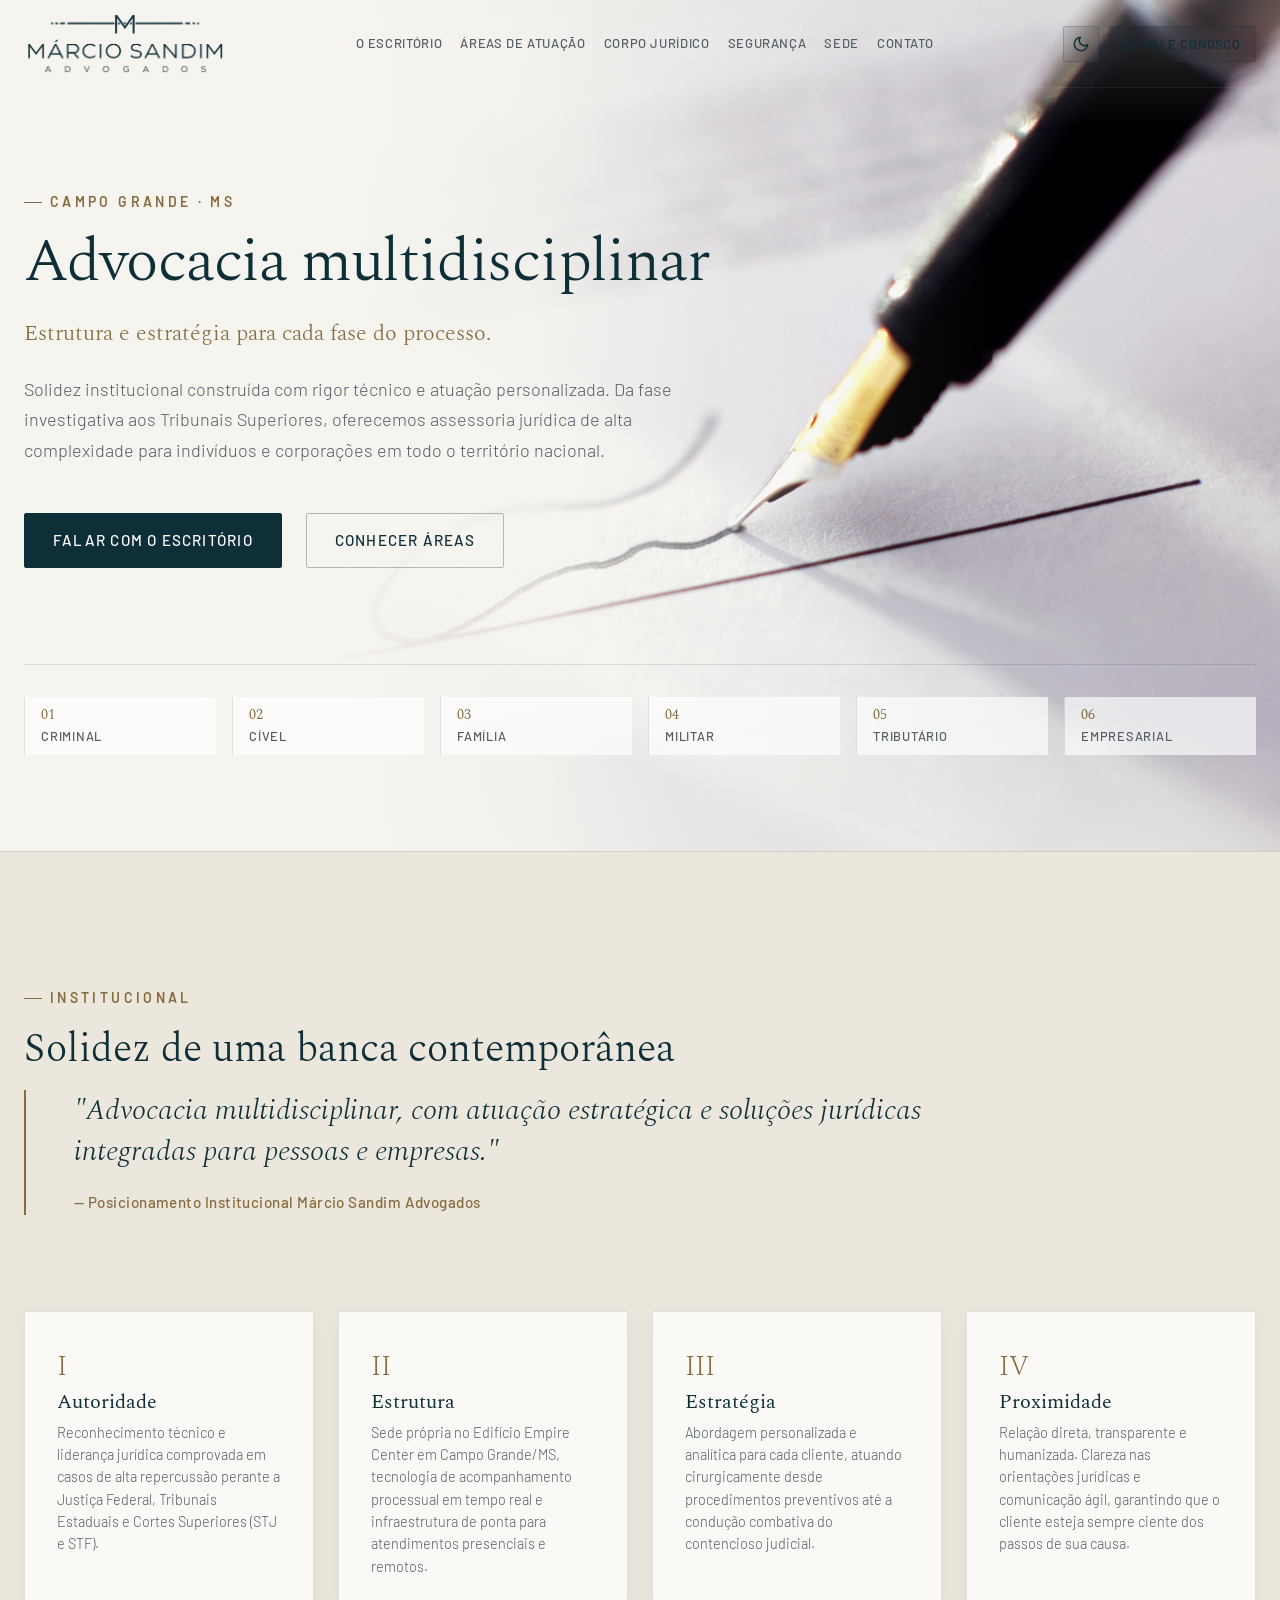
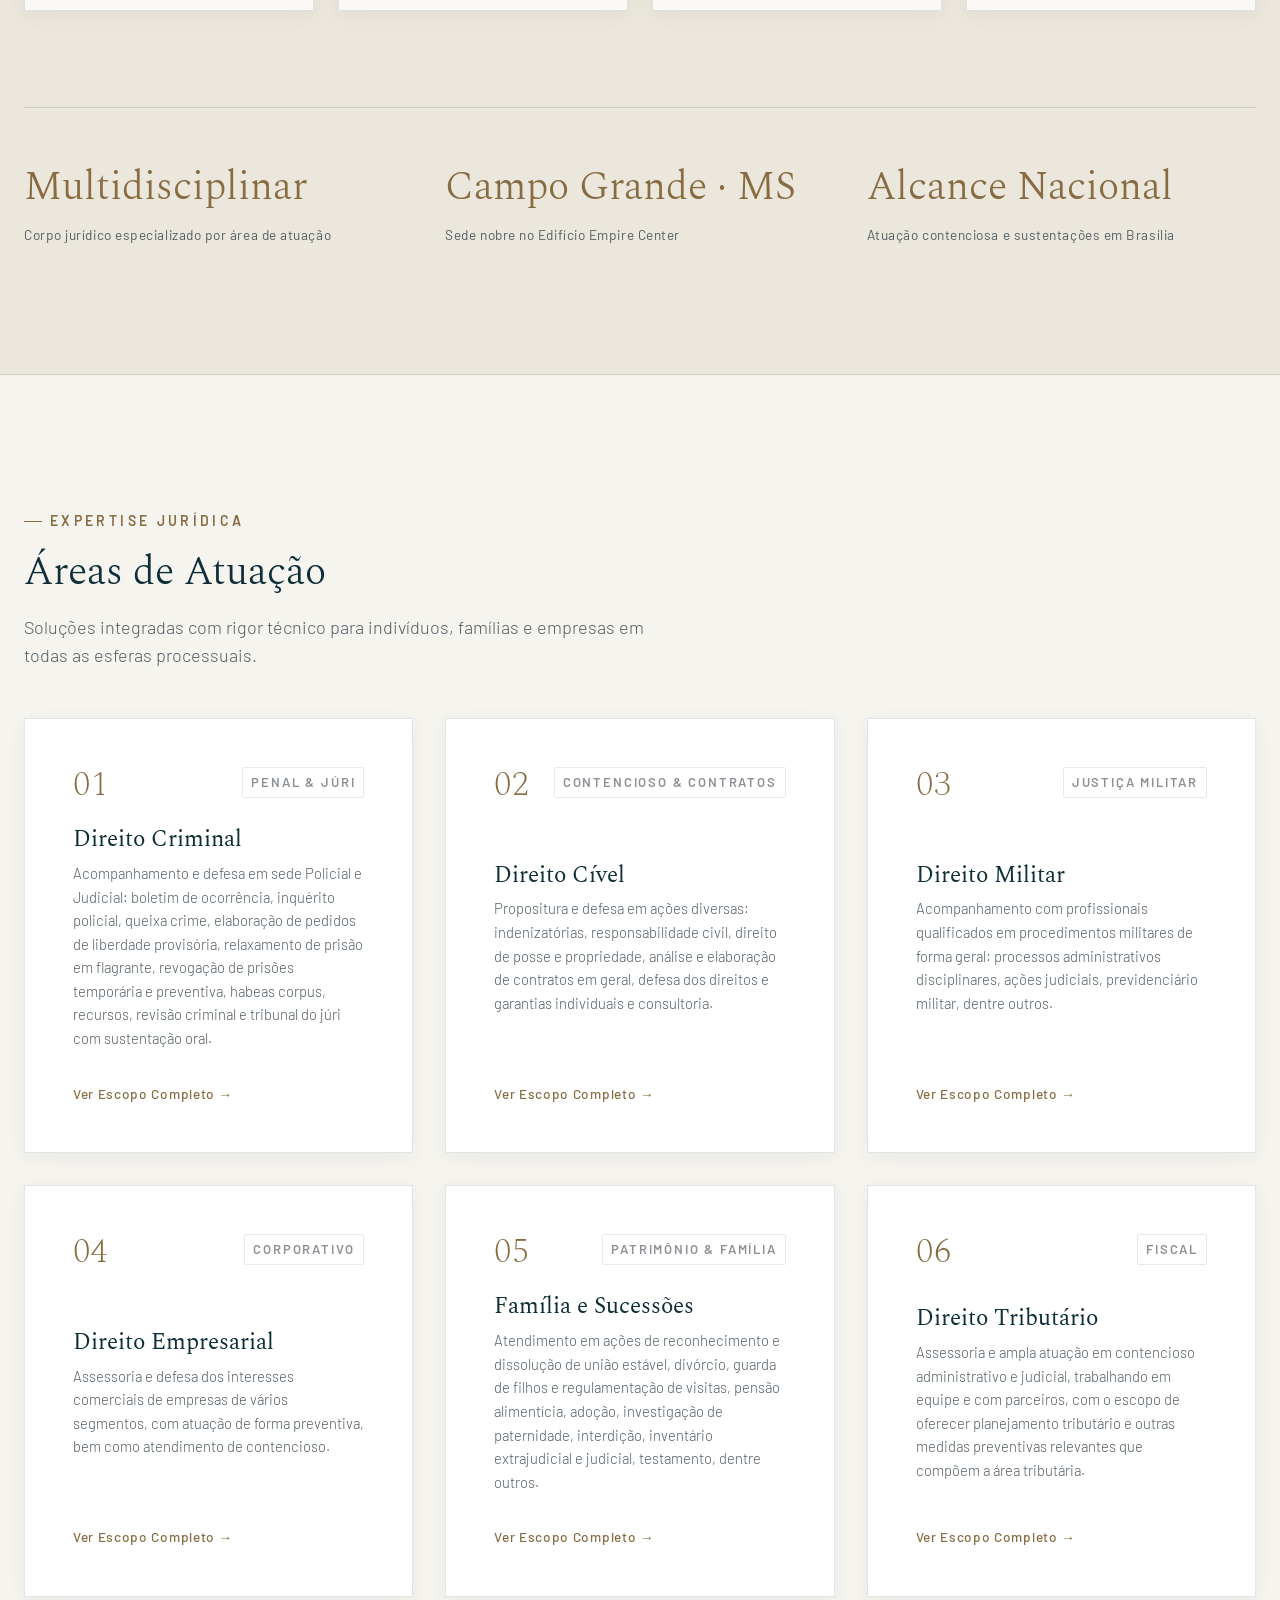
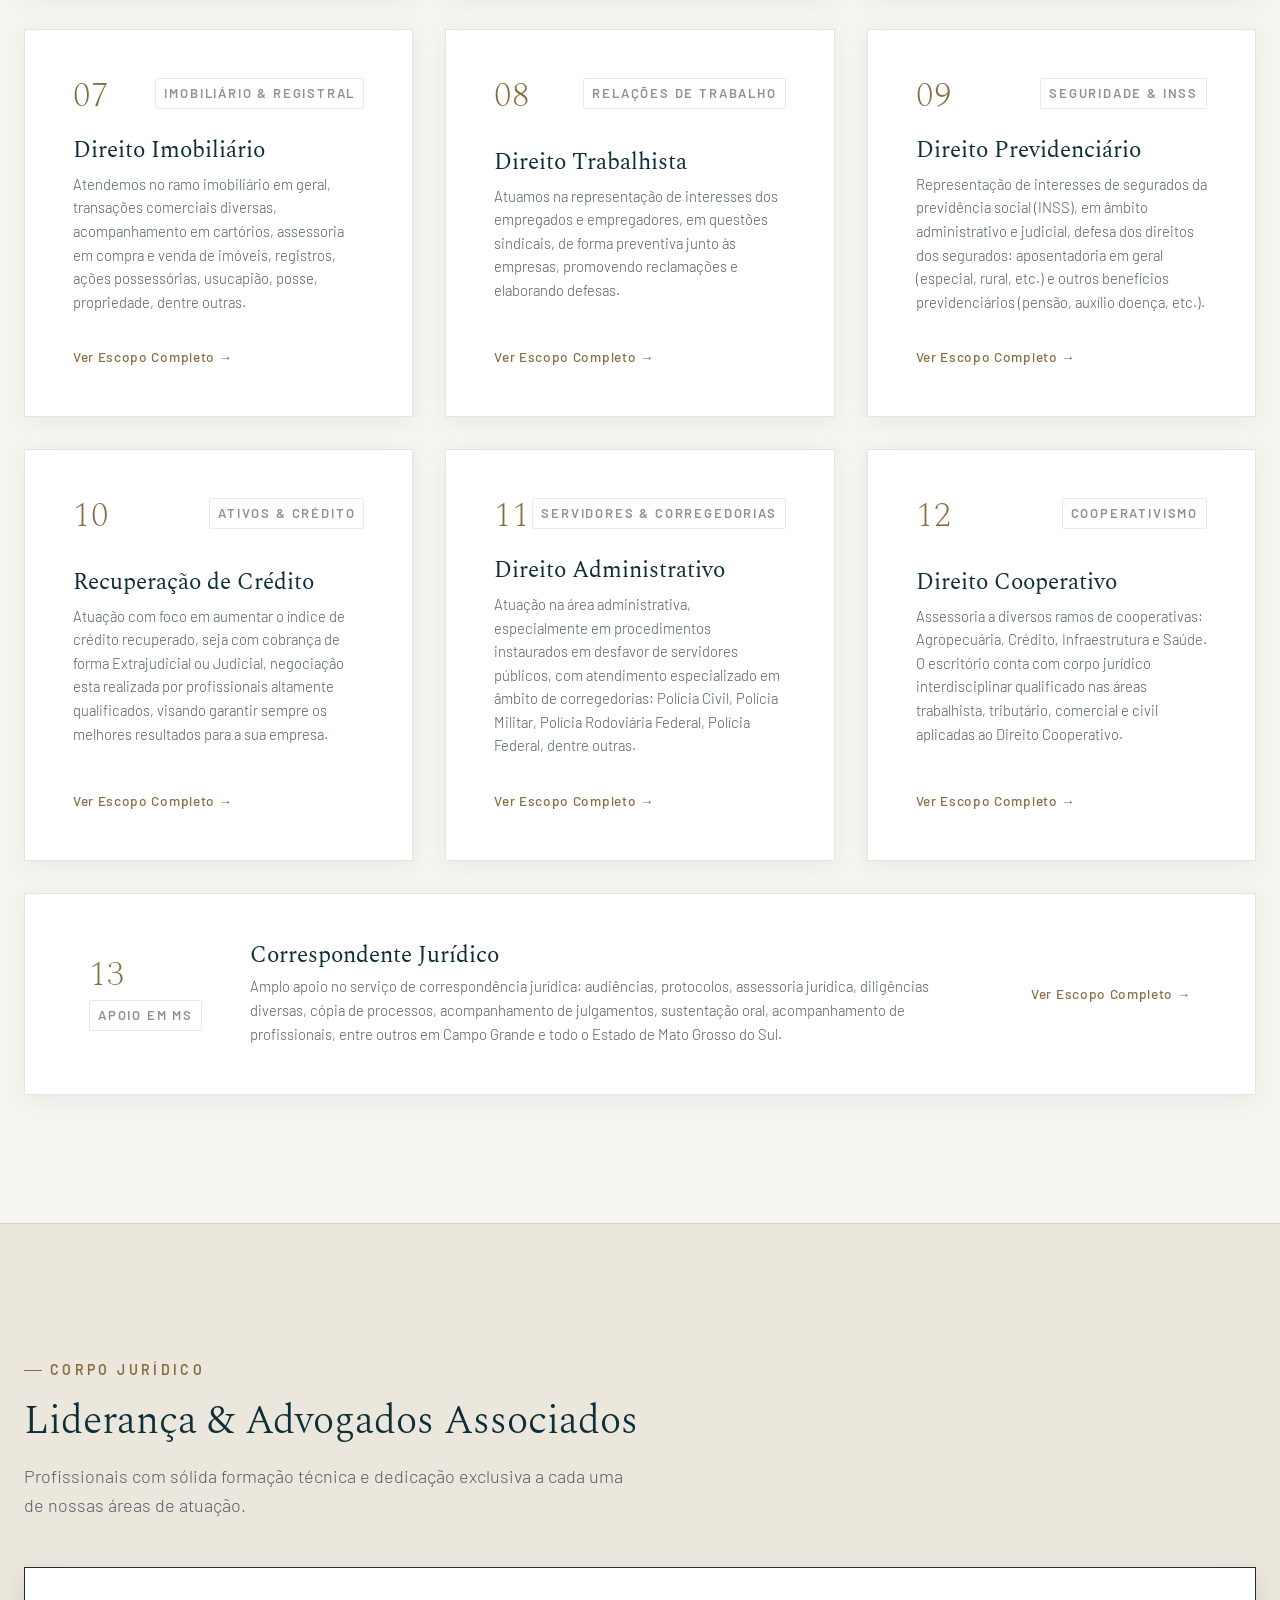
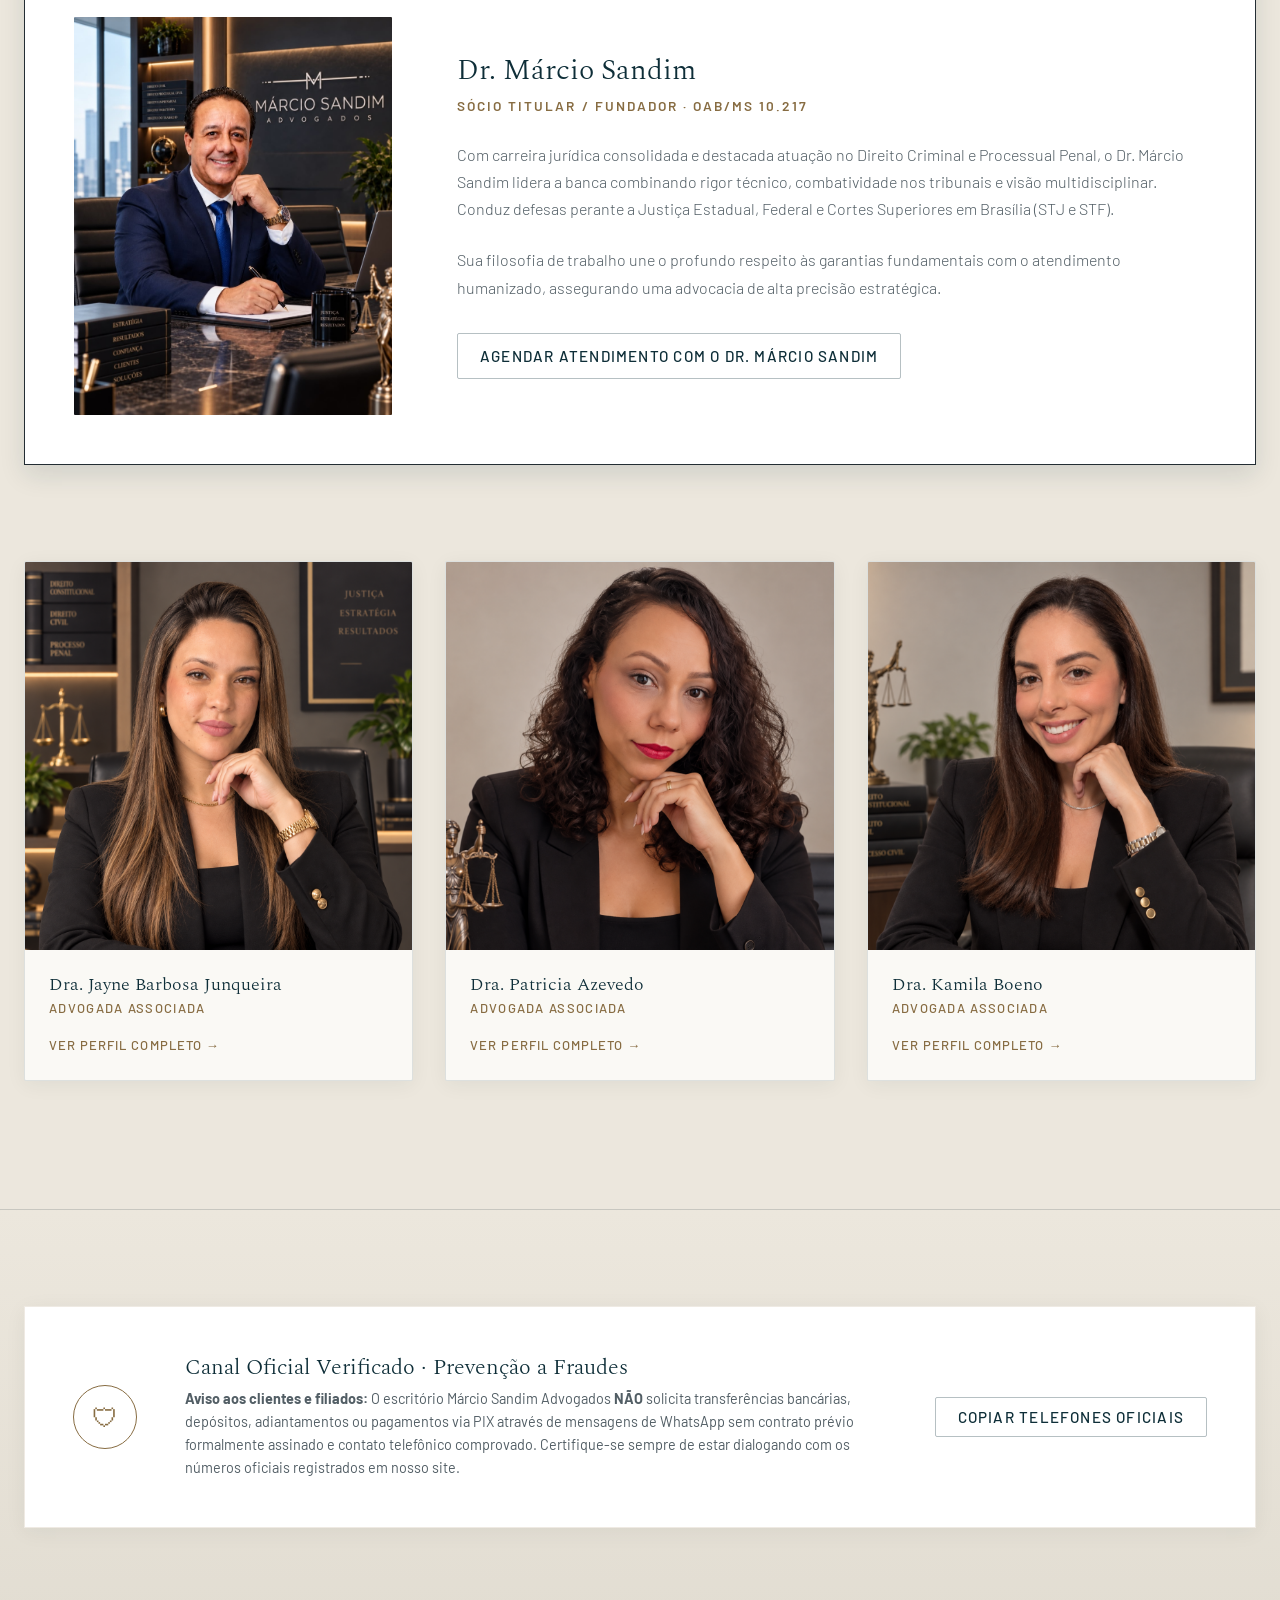
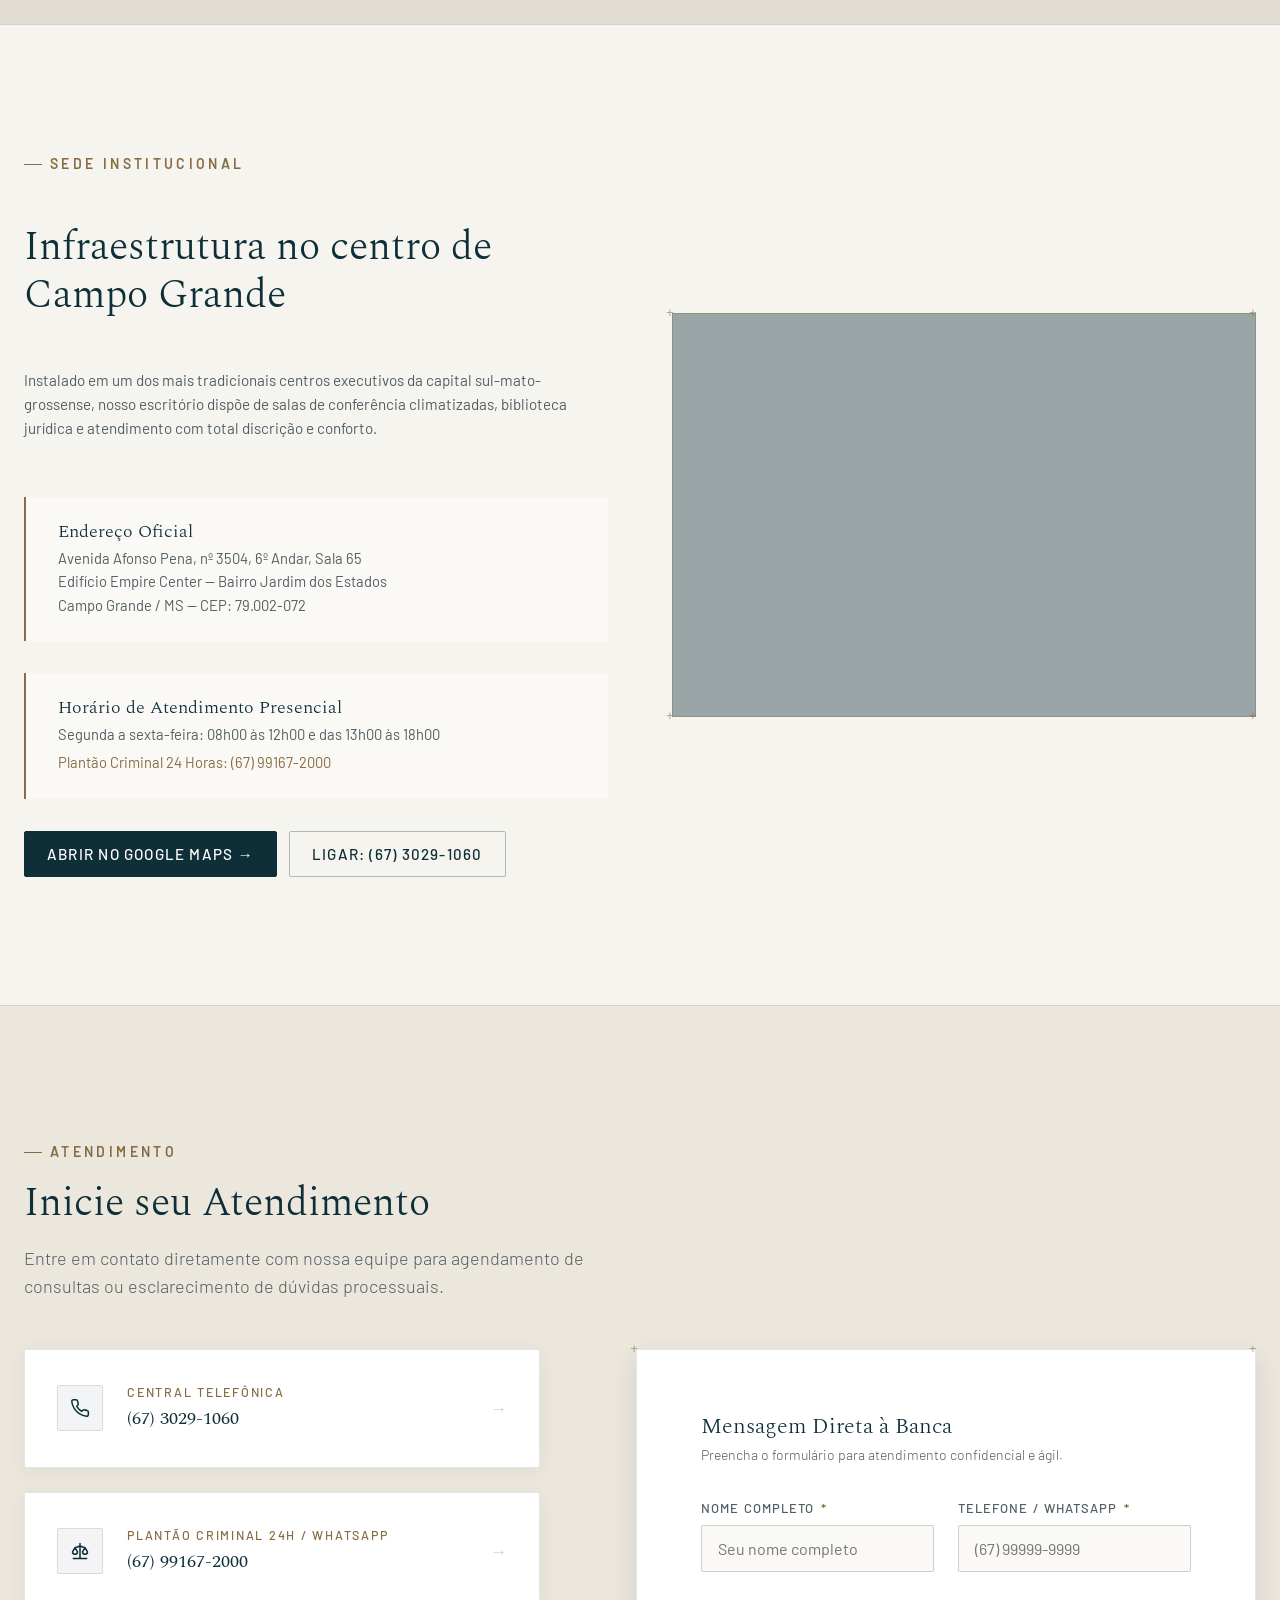
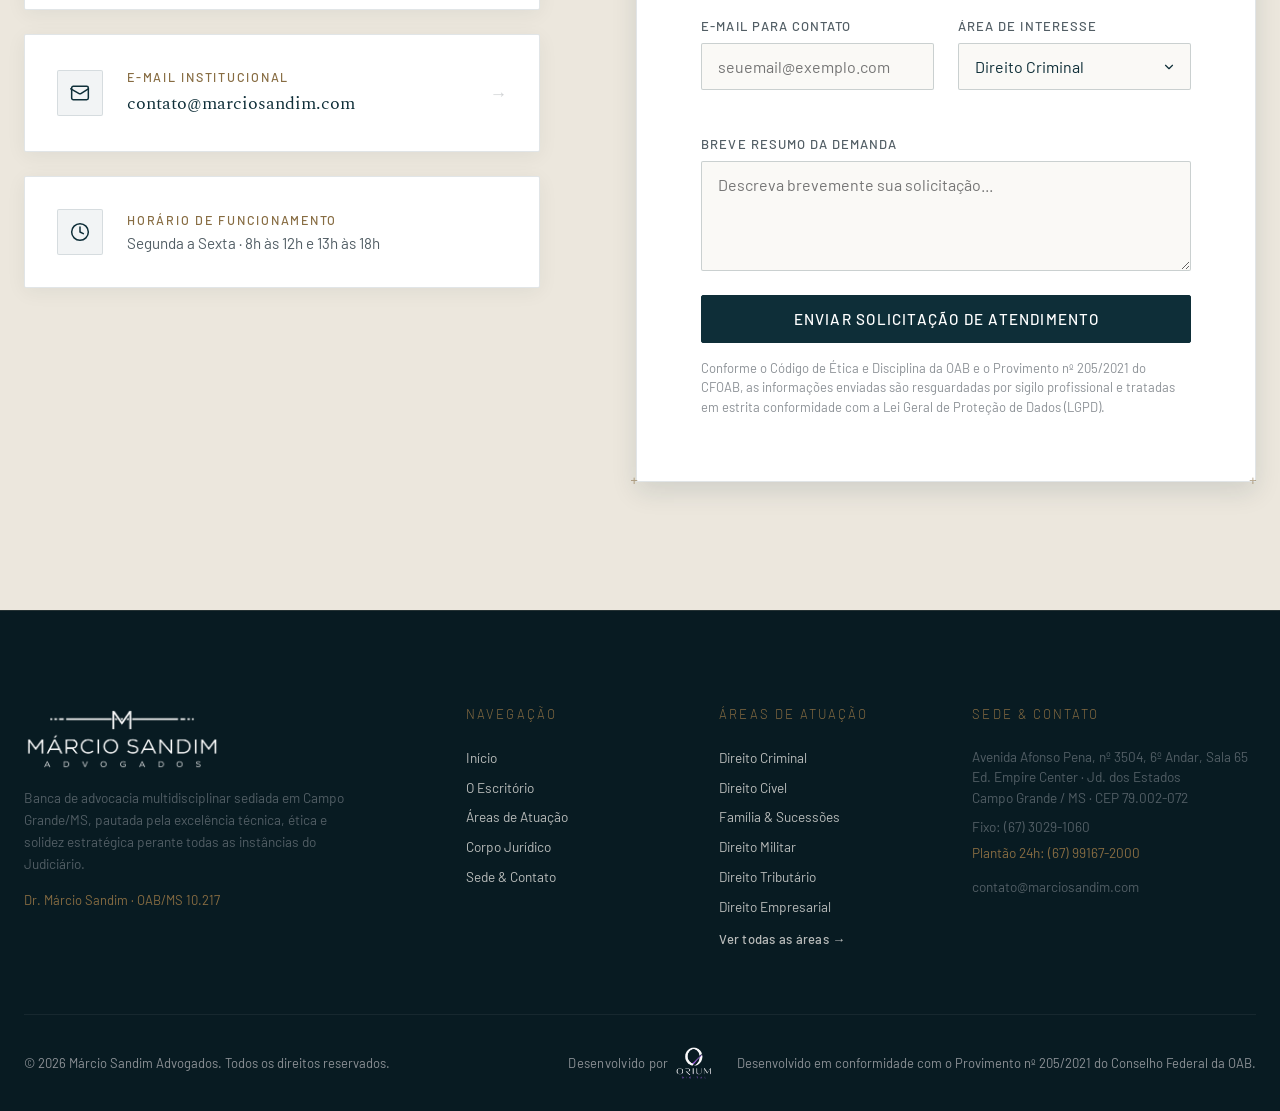
==== commit a0d835fe: "Ajustes visuais: remocao de atuacoes das associadas, adicao do 6 andar, ajuste de logo e titulo, e r" ====
--- a/index.html
+++ b/index.html
@@ -771,24 +771,18 @@
           <ul class="footer-links">
             <li><a href="#areas">Direito Criminal</a></li>
             <li><a href="#areas">Direito Cível</a></li>
+            <li><a href="#areas">Família & Sucessões</a></li>
             <li><a href="#areas">Direito Militar</a></li>
+            <li><a href="#areas">Direito Tributário</a></li>
             <li><a href="#areas">Direito Empresarial</a></li>
-            <li><a href="#areas">Família & Sucessões</a></li>
-            <li><a href="#areas">Direito Tributário</a></li>
-            <li><a href="#areas">Direito Imobiliário</a></li>
-            <li><a href="#areas">Direito Trabalhista</a></li>
-            <li><a href="#areas">Direito Previdenciário</a></li>
-            <li><a href="#areas">Recuperação de Crédito</a></li>
-            <li><a href="#areas">Direito Administrativo</a></li>
-            <li><a href="#areas">Direito Cooperativo</a></li>
-            <li><a href="#areas">Correspondente Jurídico</a></li>
+            <li><a href="#areas" class="footer-link-highlight">Ver todas as áreas &rarr;</a></li>
           </ul>
         </div>
 
         <div class="footer-col">
           <h3>Sede & Contato</h3>
           <p style="color: var(--text-light-muted); line-height: 1.5; margin-bottom: 8px;">
-            Avenida Afonso Pena, nº 3504, Sala 65<br>
+            Avenida Afonso Pena, nº 3504, 6º Andar, Sala 65<br>
             Ed. Empire Center · Jd. dos Estados<br>
             Campo Grande / MS · CEP 79.002-072
           </p>
--- a/css/variables.css
+++ b/css/variables.css
@@ -77,7 +77,7 @@
   --text-xl: clamp(1.4rem, 1.25rem + 0.75vw, 1.8rem);     /* 22.4px - 28.8px */
   --text-2xl: clamp(1.8rem, 1.5rem + 1.5vw, 2.5rem);      /* 28.8px - 40px */
   --text-3xl: clamp(2.3rem, 1.8rem + 2.5vw, 3.6rem);      /* 36.8px - 57.6px */
-  --text-hero: clamp(2.8rem, 2.2rem + 3.8vw, 4.8rem);     /* 44.8px - 76.8px */
+  --text-hero: clamp(2.4rem, 1.8rem + 2.5vw, 3.8rem);     /* 38.4px - 60.8px */
 
   /* --- Espaçamentos Modulares --- */
   --space-2xs: 4px;
@@ -93,8 +93,8 @@
   /* --- Layout & Larguras --- */
   --container-max: 1280px;
   --container-reading: 780px;
-  --header-height: 84px;
-  --header-height-scrolled: 70px;
+  --header-height: 88px;
+  --header-height-scrolled: 72px;
 
   /* --- Acabamentos & Sombras --- */
   --radius-xs: 2px;
--- a/css/styles.css
+++ b/css/styles.css
@@ -227,7 +227,7 @@
 }
 
 .brand-logo-img {
-  height: 58px;
+  height: 66px;
   width: auto;
   display: block;
   object-fit: contain;
@@ -235,7 +235,7 @@
 }
 
 .site-header.scrolled .brand-logo-img {
-  height: 48px;
+  height: 52px;
 }
 
 .brand-logo:hover .brand-logo-img {
@@ -1451,6 +1451,22 @@
   color: var(--color-champagne);
 }
 
+.footer-links a.footer-link-highlight {
+  color: var(--color-champagne);
+  font-weight: 500;
+  display: inline-flex;
+  align-items: center;
+  gap: 4px;
+  margin-top: 4px;
+  font-size: 0.8125rem;
+  letter-spacing: 0.02em;
+}
+
+.footer-links a.footer-link-highlight:hover {
+  color: var(--color-champagne-hover);
+  text-decoration: underline;
+}
+
 .footer-bottom {
   padding-top: var(--space-lg);
   border-top: 1px solid rgba(255, 255, 255, 0.06);
@@ -1697,11 +1713,11 @@
 
 @media (max-width: 768px) {
   .brand-logo-img {
-    height: 50px;
+    height: 56px;
   }
 
   .site-header.scrolled .brand-logo-img {
-    height: 44px;
+    height: 48px;
   }
 
   .site-footer .brand-logo-white,
@@ -1773,7 +1789,7 @@
   }
 
   .hero-title {
-    font-size: clamp(1.85rem, 1.6rem + 1.8vw, 2.4rem);
+    font-size: clamp(1.7rem, 1.45rem + 1.5vw, 2.15rem);
     line-height: 1.15;
     margin-bottom: 12px;
   }
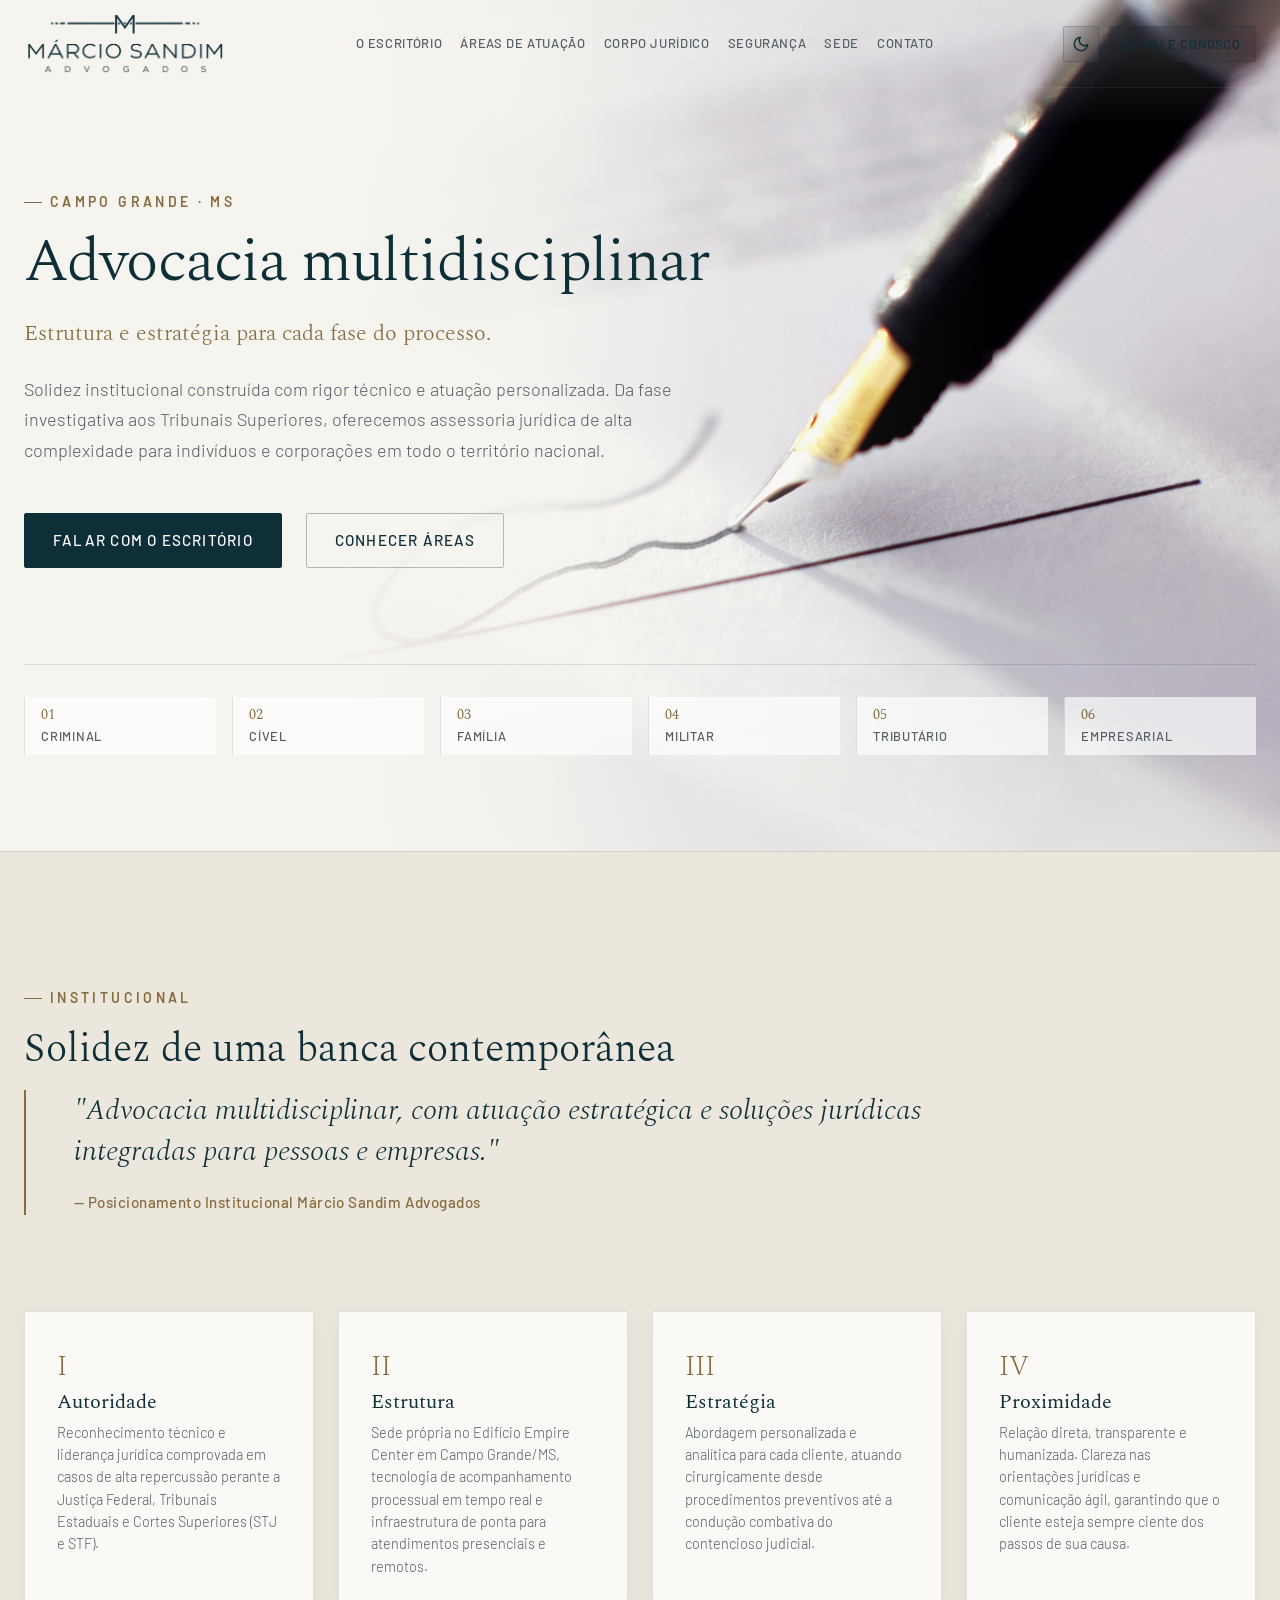
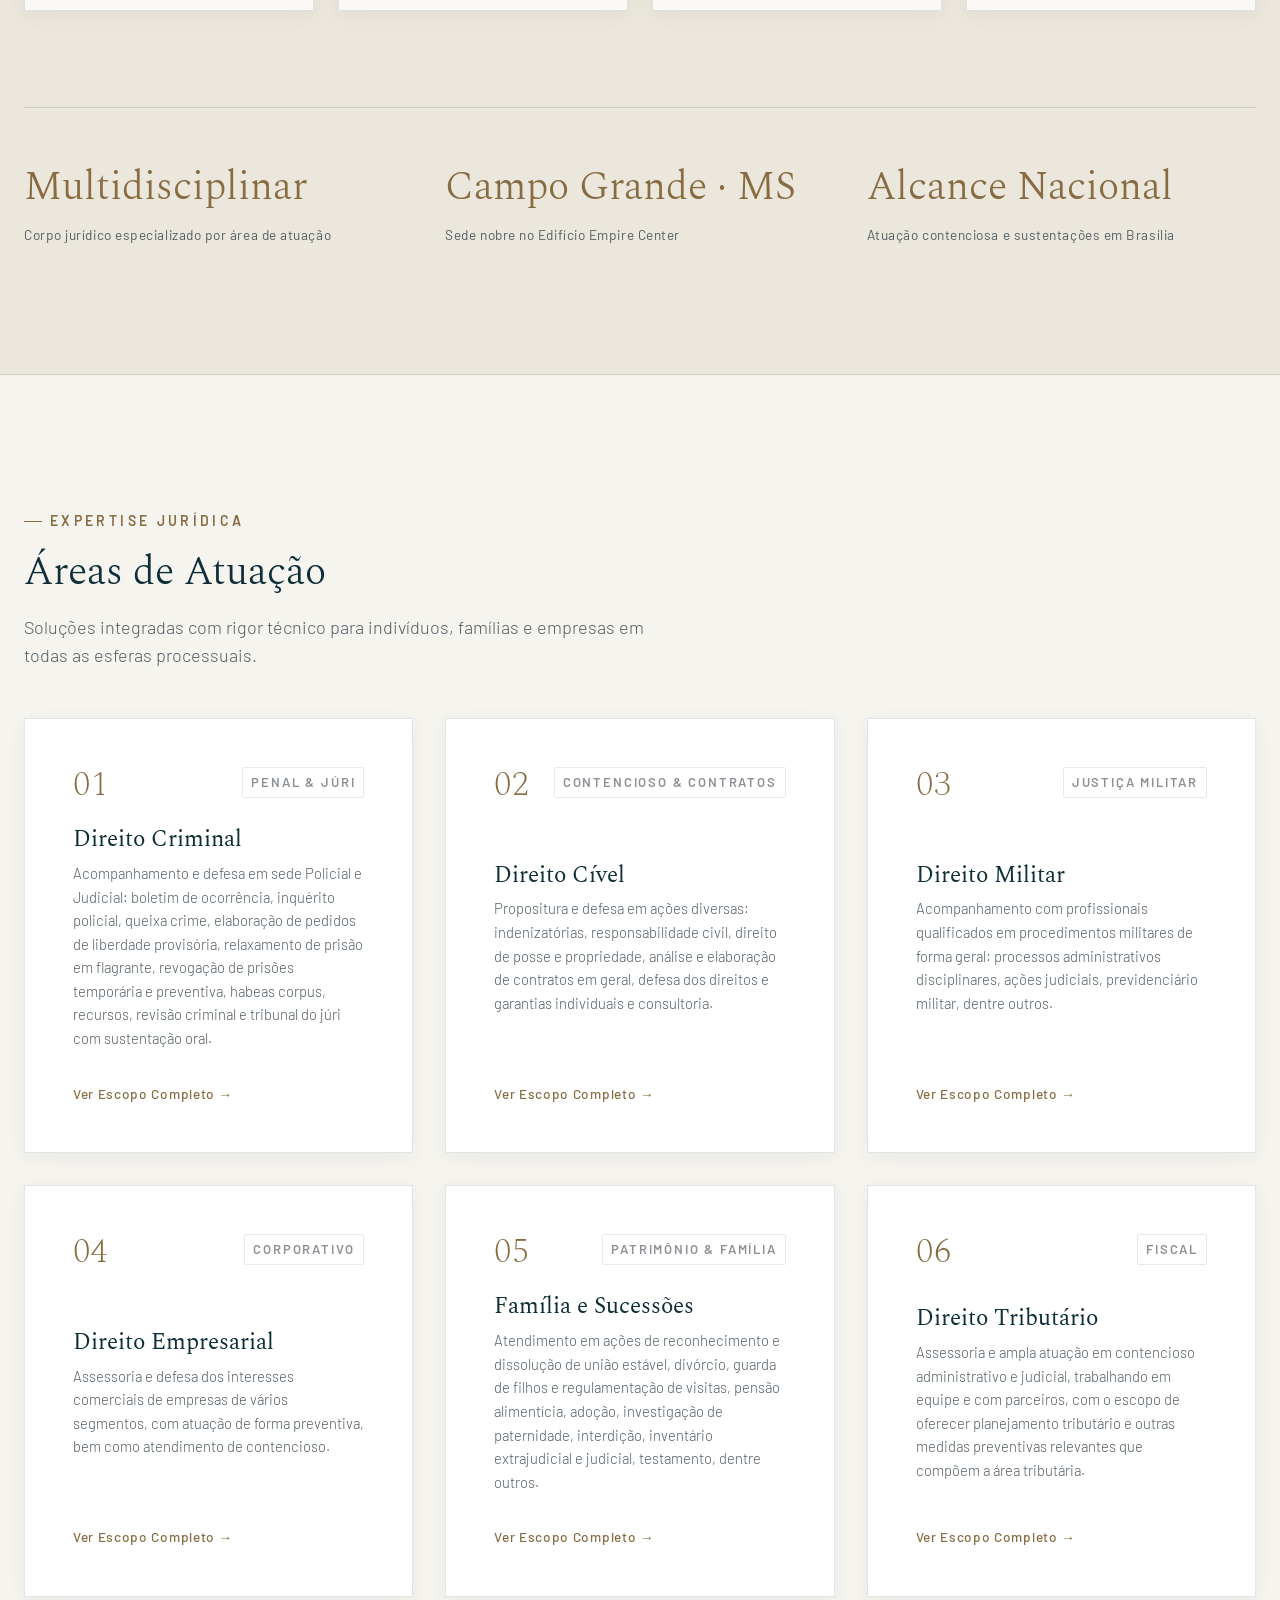
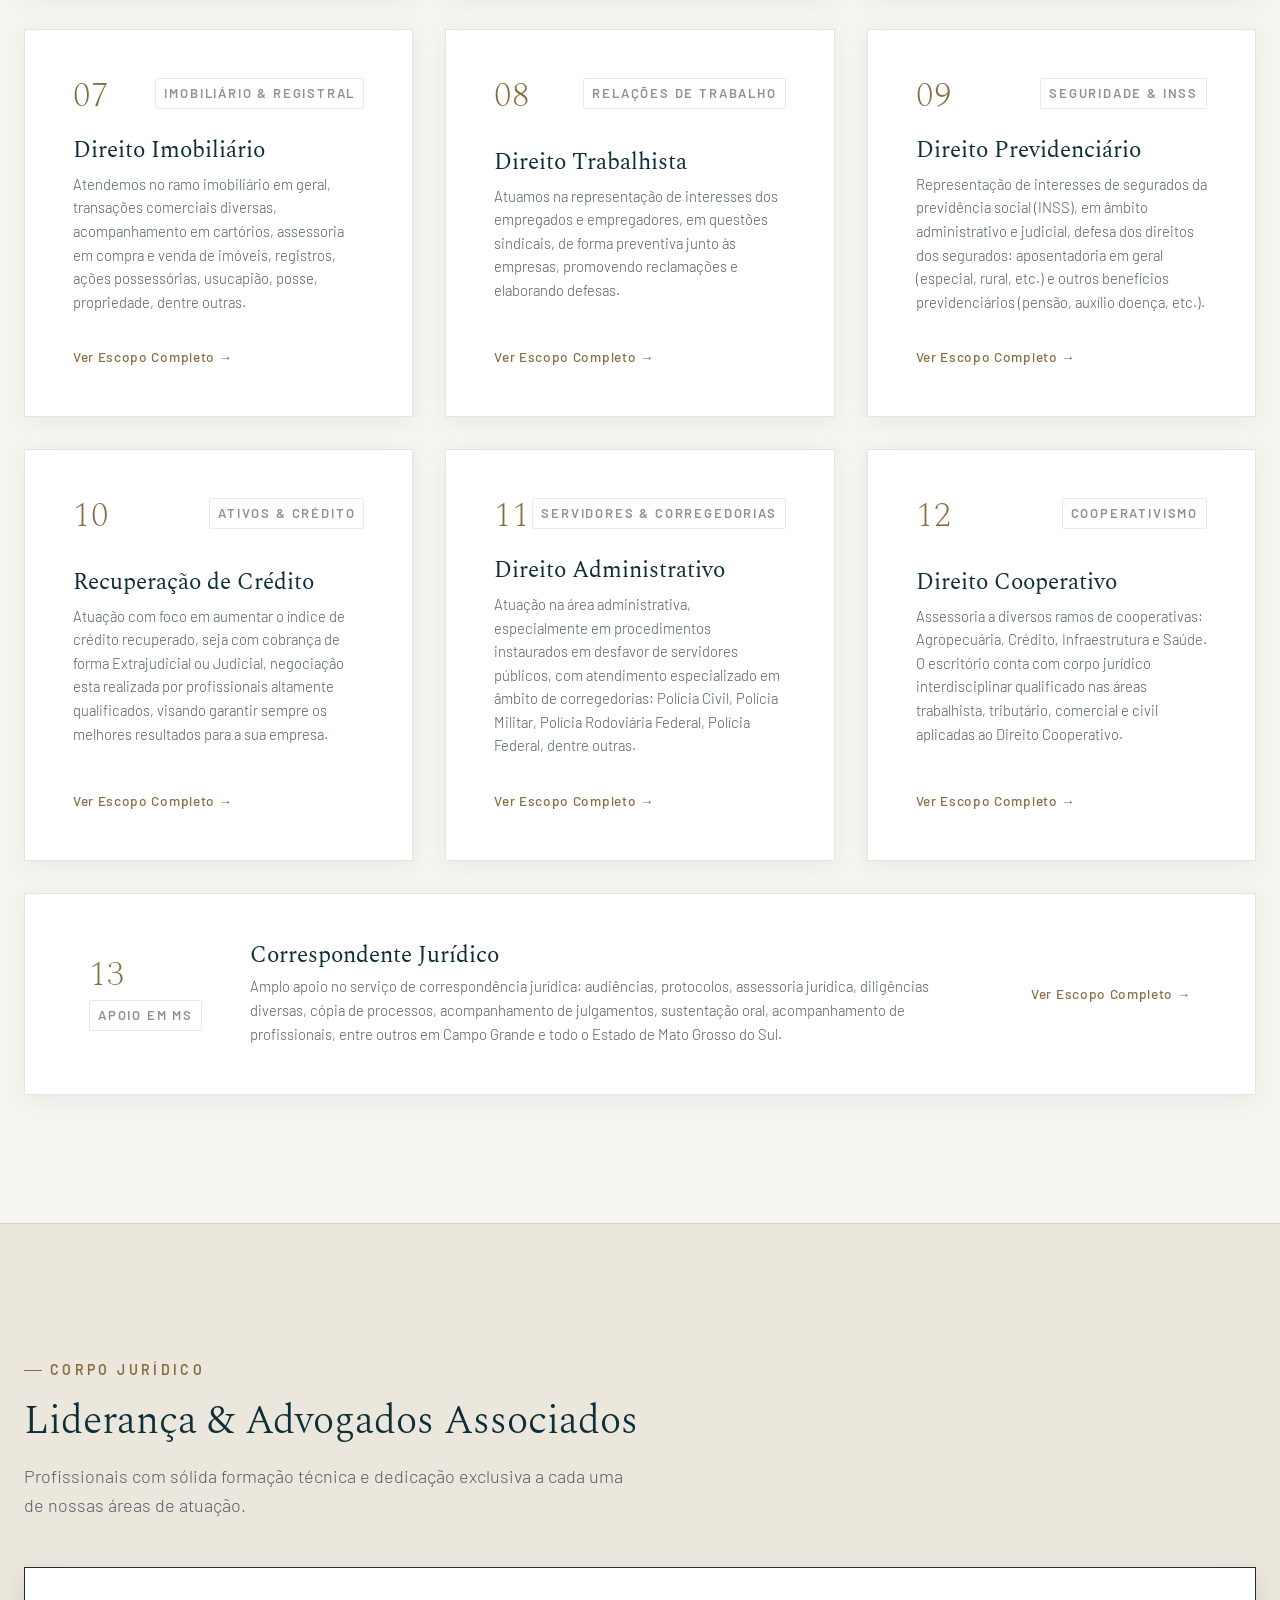
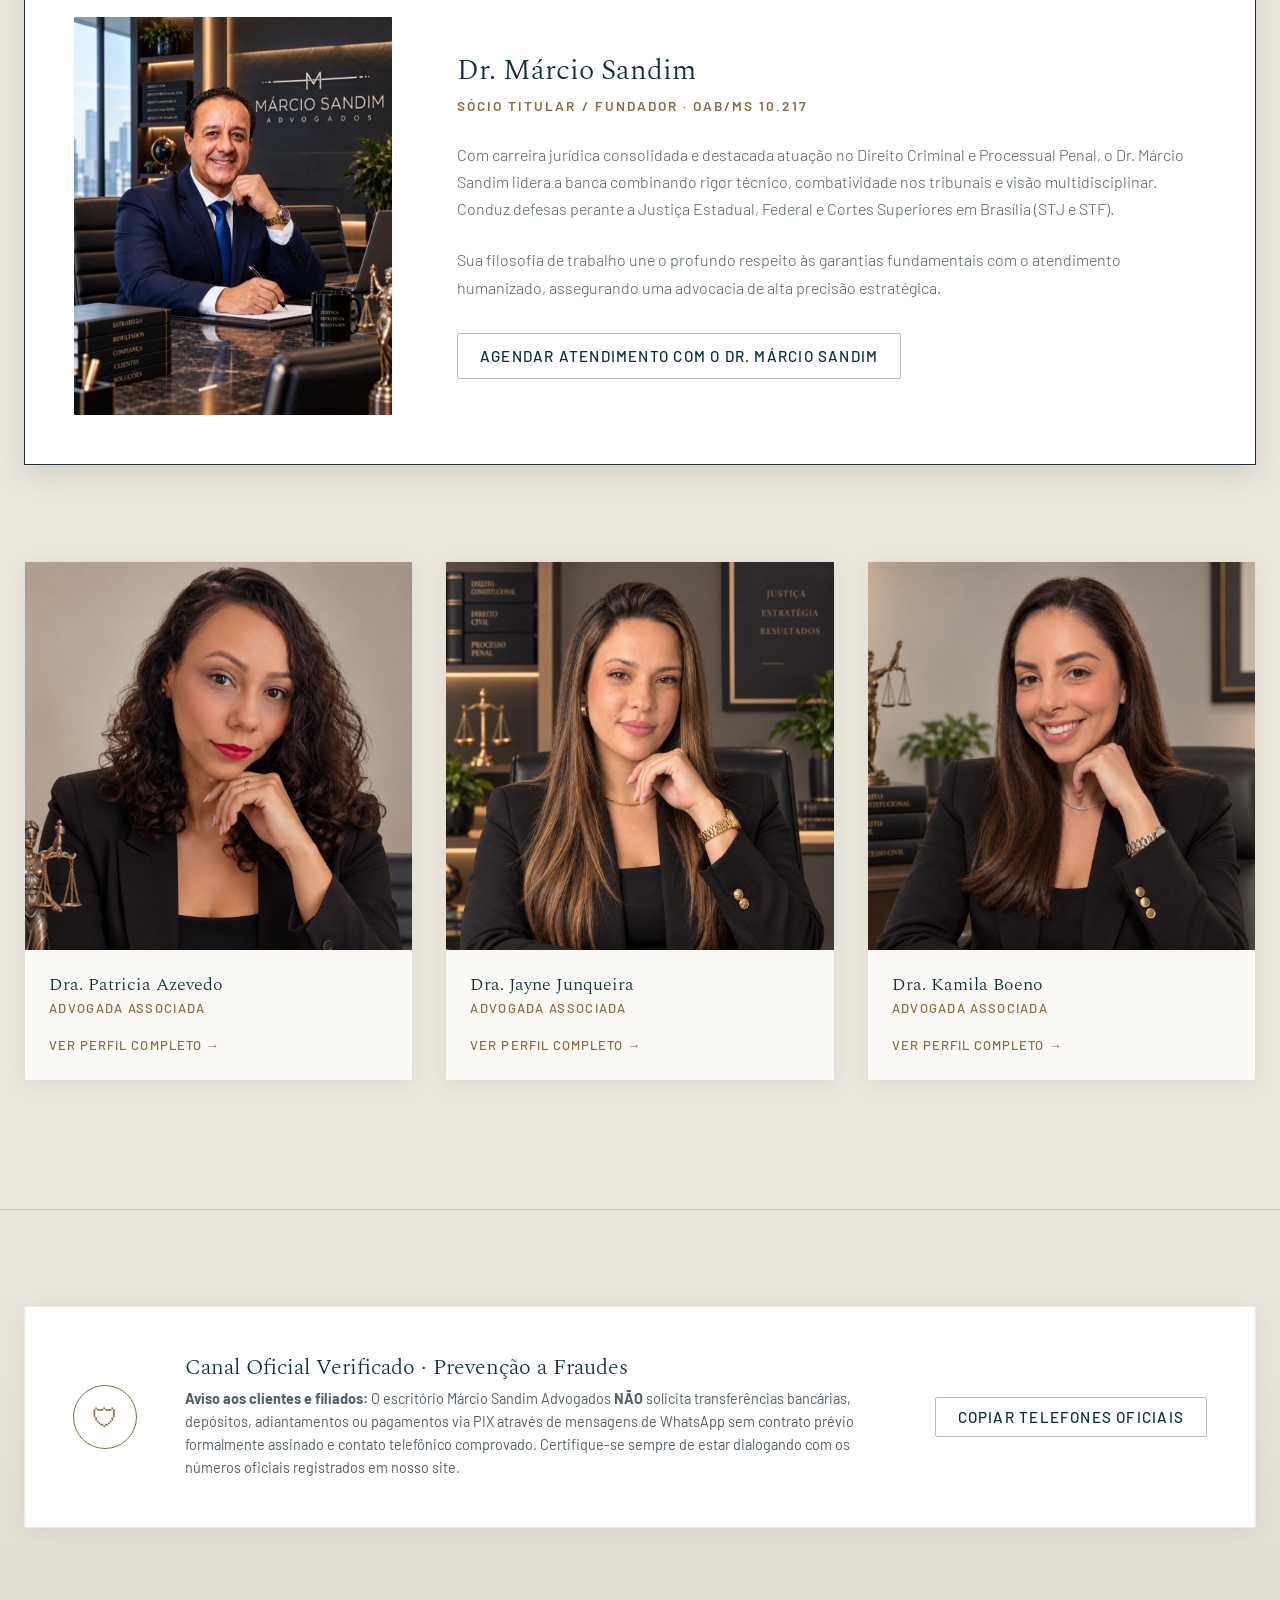
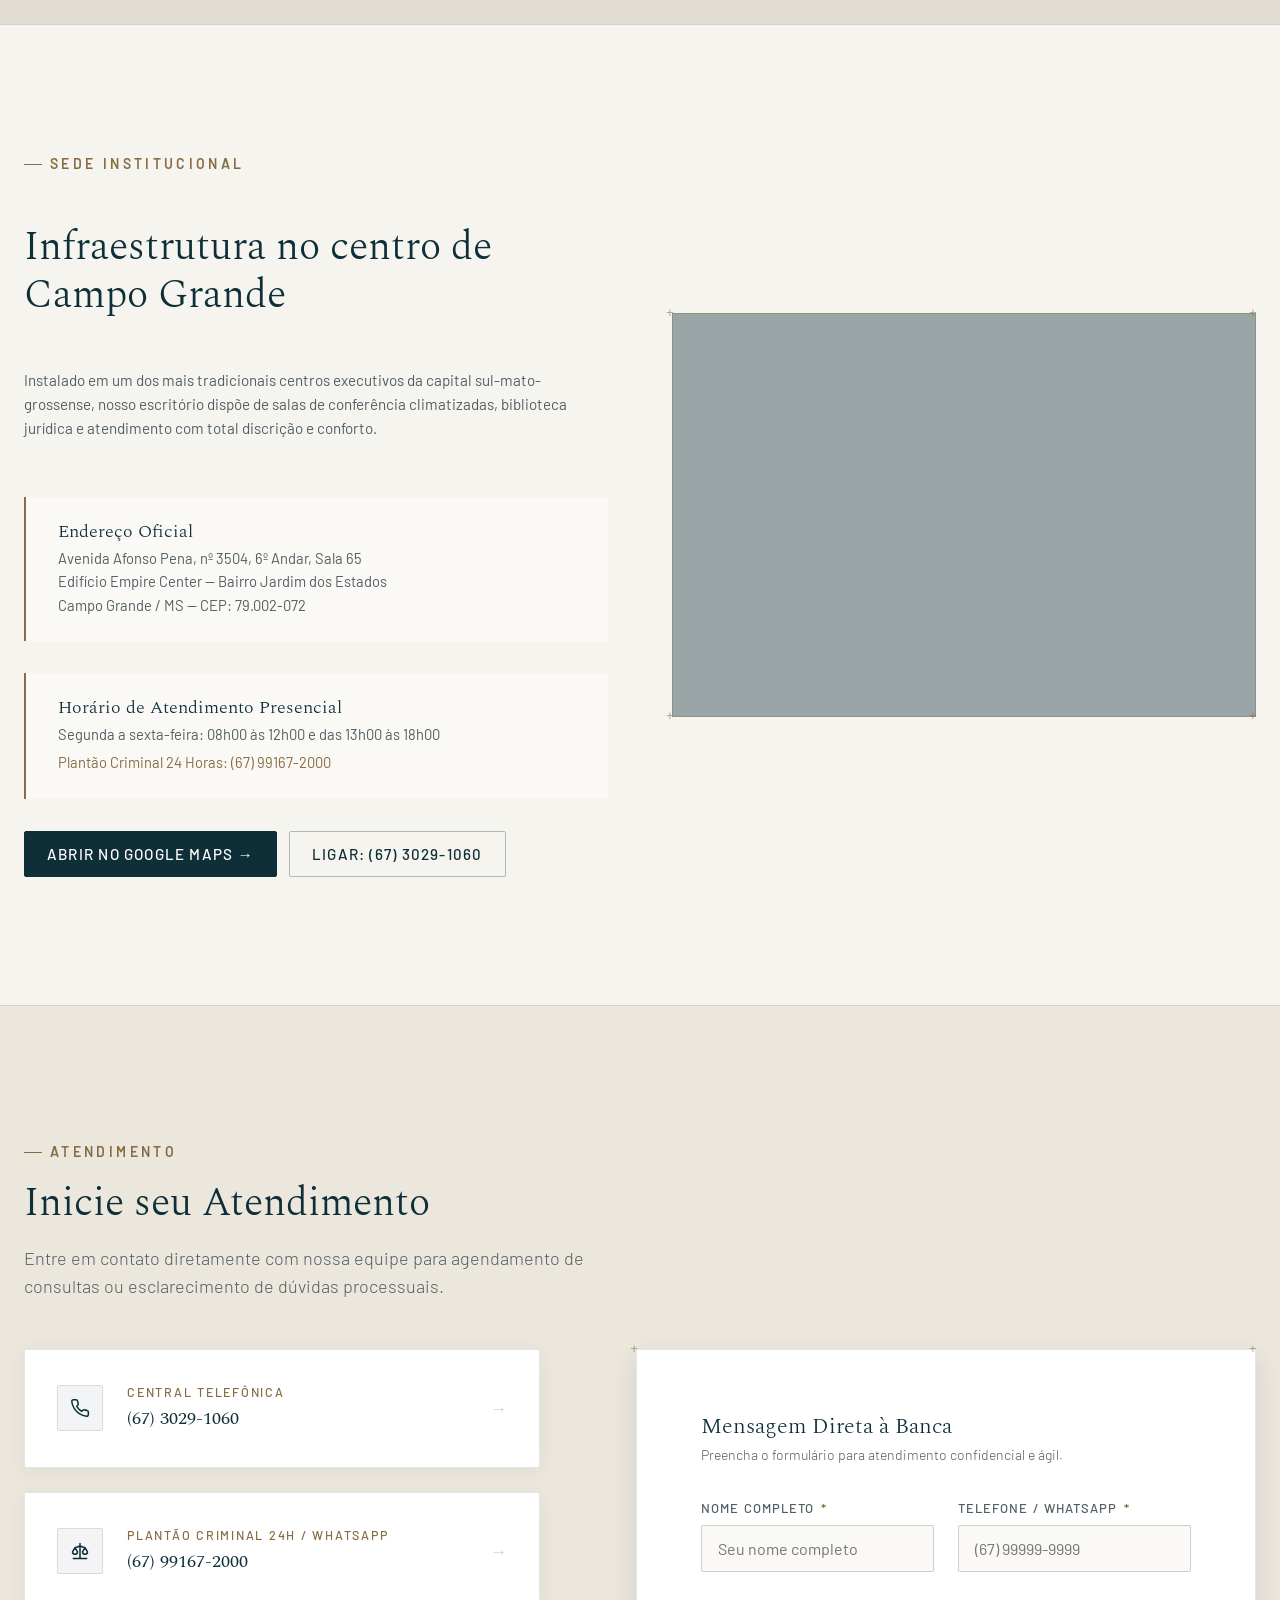
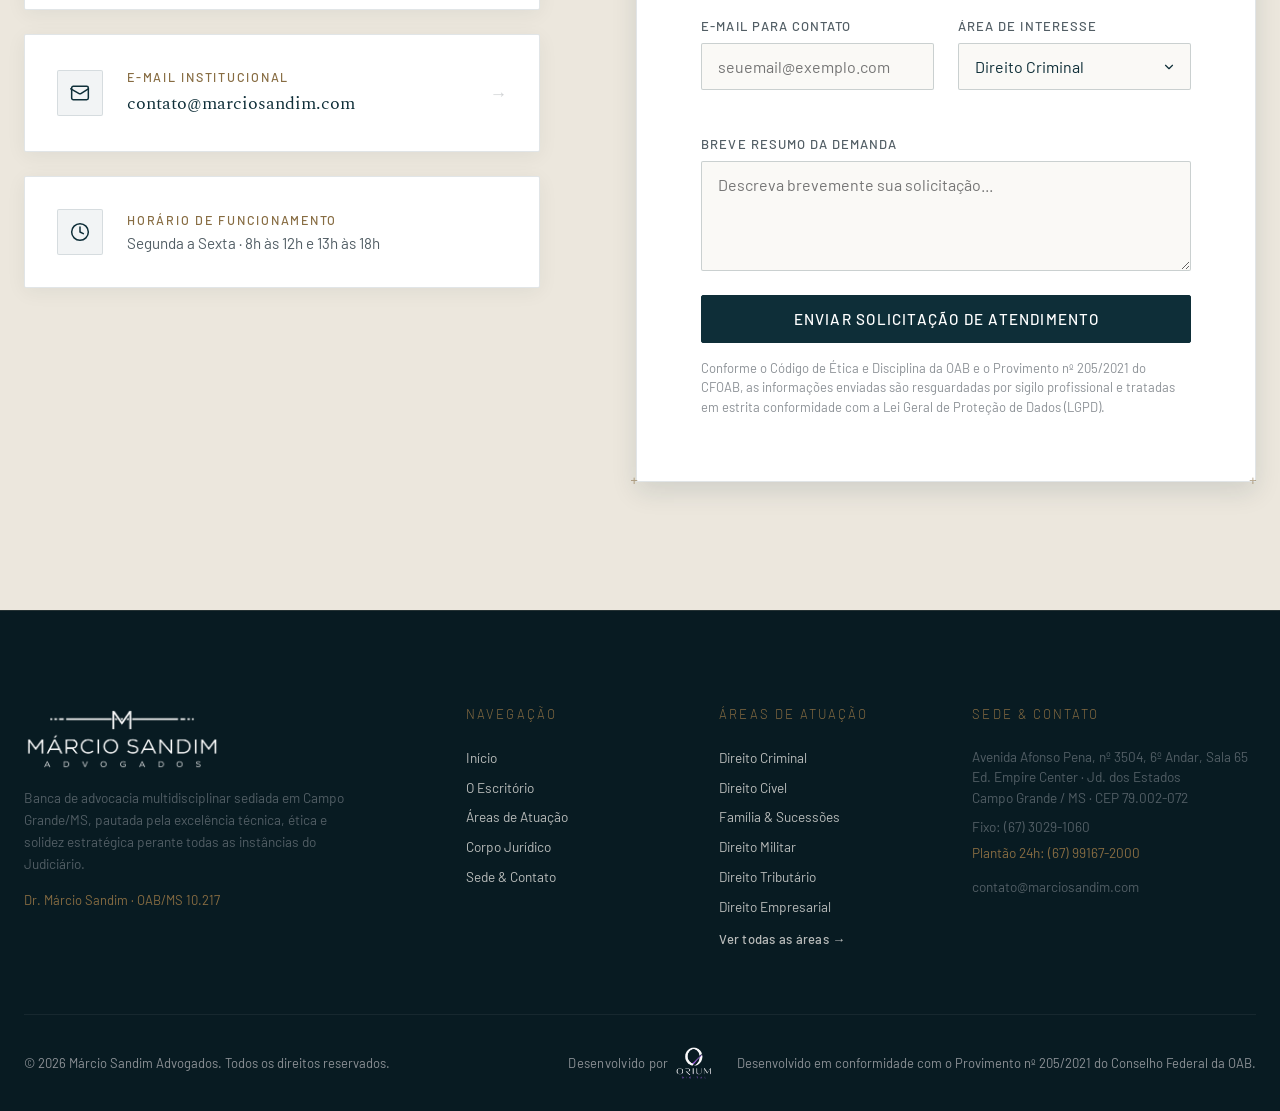
==== commit d2b906ca: "fix: update team order (Patricia, Jayne, Kamila) and update Dra. Jayne Junqueira content" ====
--- a/index.html
+++ b/index.html
@@ -492,18 +492,6 @@
 
         <!-- Grid de Advogadas Associadas (Links para Páginas Individuais) -->
         <div class="team-grid">
-          <!-- Dra. Jayne Barbosa Junqueira -->
-          <a href="jayne-barbosa.html" class="team-card team-card-link" aria-label="Acessar página e perfil completo da Dra. Jayne Barbosa Junqueira">
-            <div class="team-photo">
-              <img src="assets/images/JayneBarbosa.jpeg" alt="Dra. Jayne Barbosa Junqueira - Advogada Associada" width="300" height="300" loading="lazy">
-            </div>
-            <div class="team-details">
-              <h4 class="team-name">Dra. Jayne Barbosa Junqueira</h4>
-              <p class="team-role">Advogada Associada</p>
-              <span class="team-link-cta">Ver perfil completo &rarr;</span>
-            </div>
-          </a>
-
           <!-- Dra. Patricia Azevedo -->
           <a href="patricia-azevedo.html" class="team-card team-card-link" aria-label="Acessar página e perfil completo da Dra. Patricia Azevedo">
             <div class="team-photo">
@@ -511,6 +499,18 @@
             </div>
             <div class="team-details">
               <h4 class="team-name">Dra. Patricia Azevedo</h4>
+              <p class="team-role">Advogada Associada</p>
+              <span class="team-link-cta">Ver perfil completo &rarr;</span>
+            </div>
+          </a>
+
+          <!-- Dra. Jayne Junqueira -->
+          <a href="jayne-junqueira.html" class="team-card team-card-link" aria-label="Acessar página e perfil completo da Dra. Jayne Junqueira">
+            <div class="team-photo">
+              <img src="assets/images/JayneJunqueira.jpeg" alt="Dra. Jayne Junqueira - Advogada Associada" width="300" height="300" loading="lazy">
+            </div>
+            <div class="team-details">
+              <h4 class="team-name">Dra. Jayne Junqueira</h4>
               <p class="team-role">Advogada Associada</p>
               <span class="team-link-cta">Ver perfil completo &rarr;</span>
             </div>
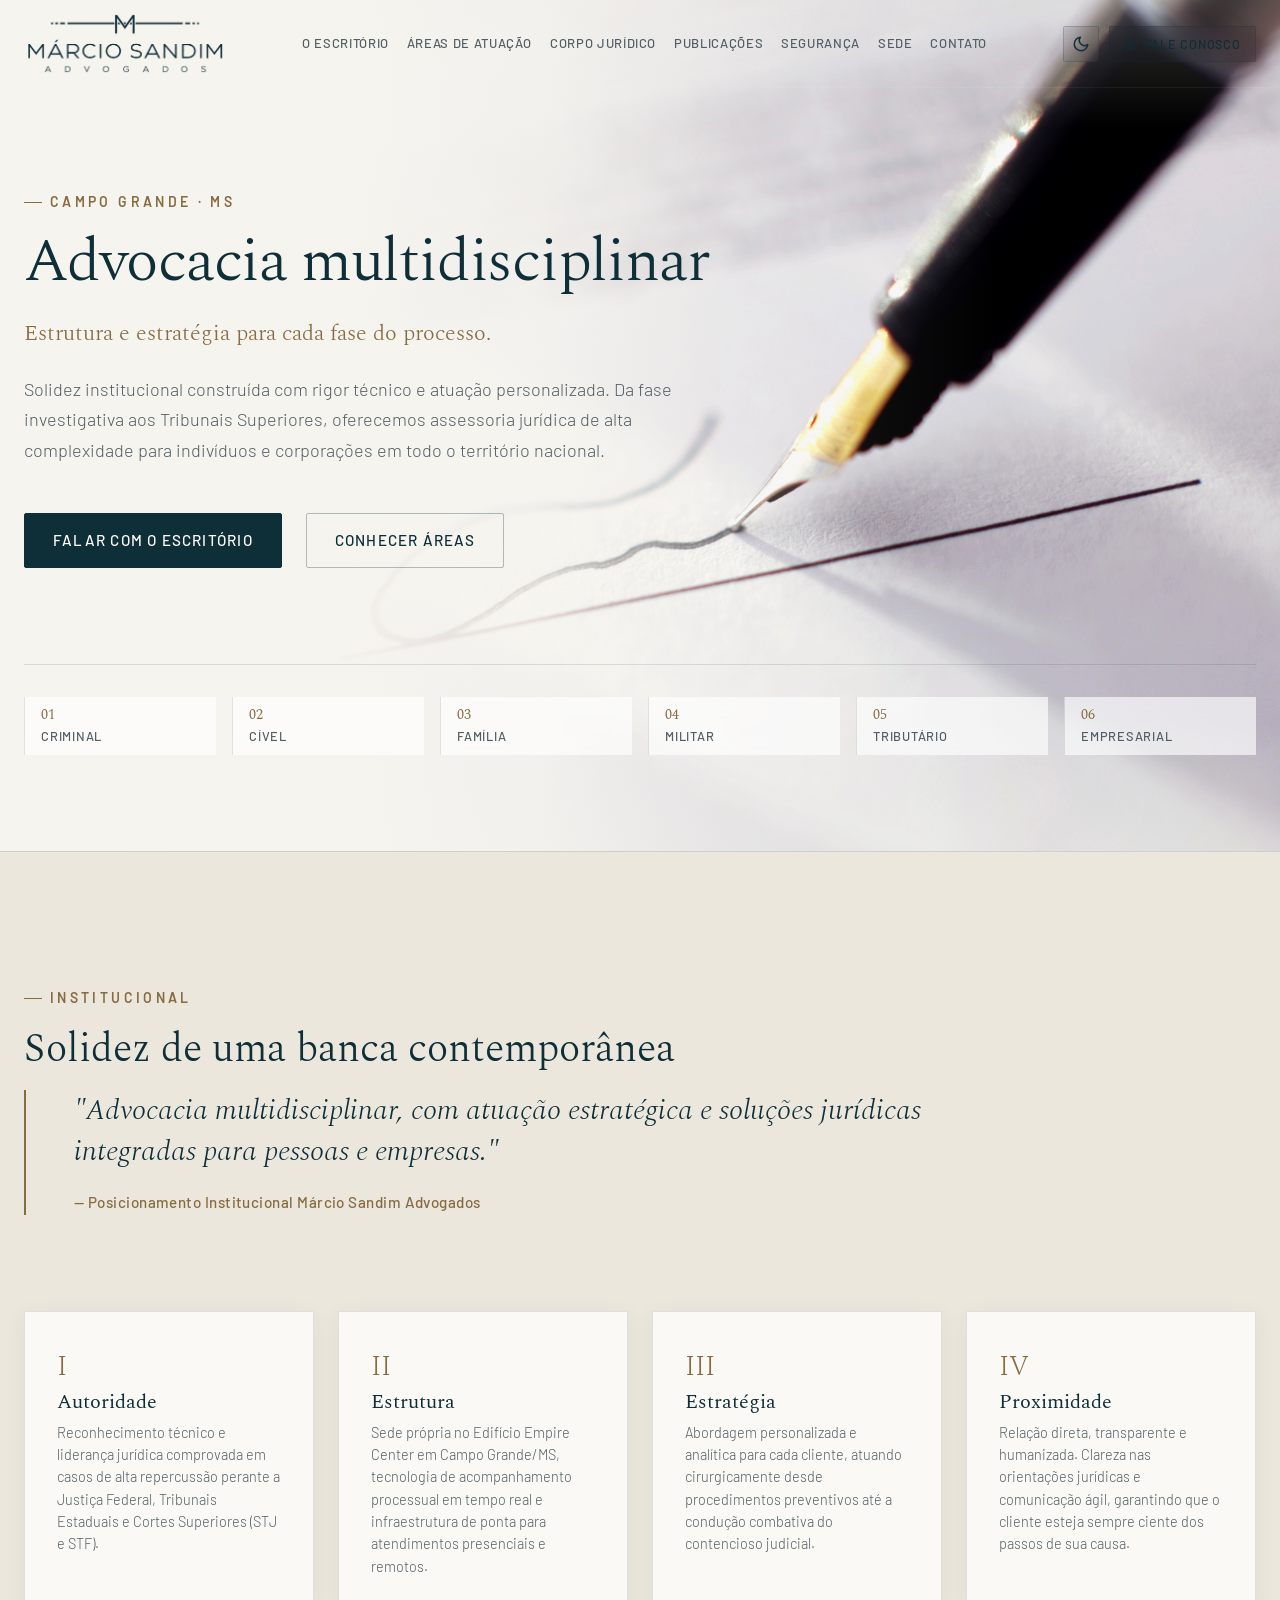
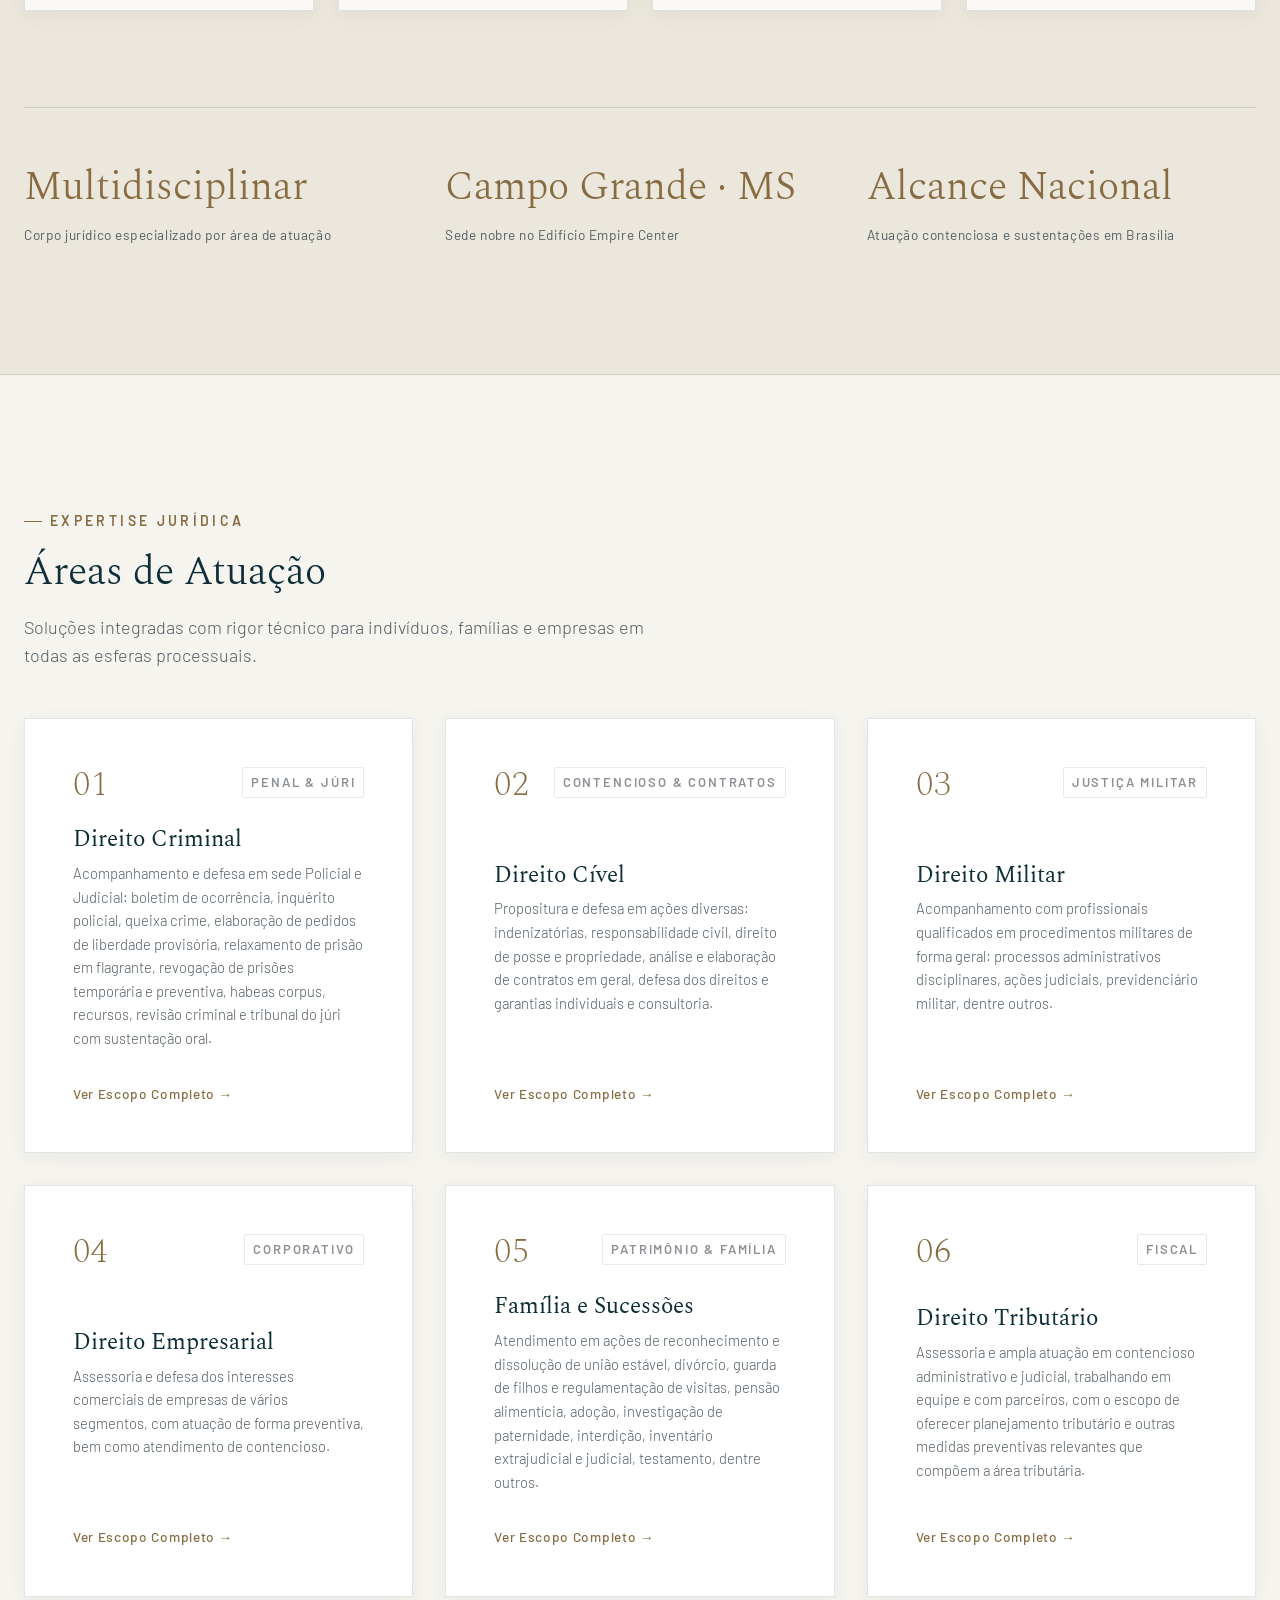
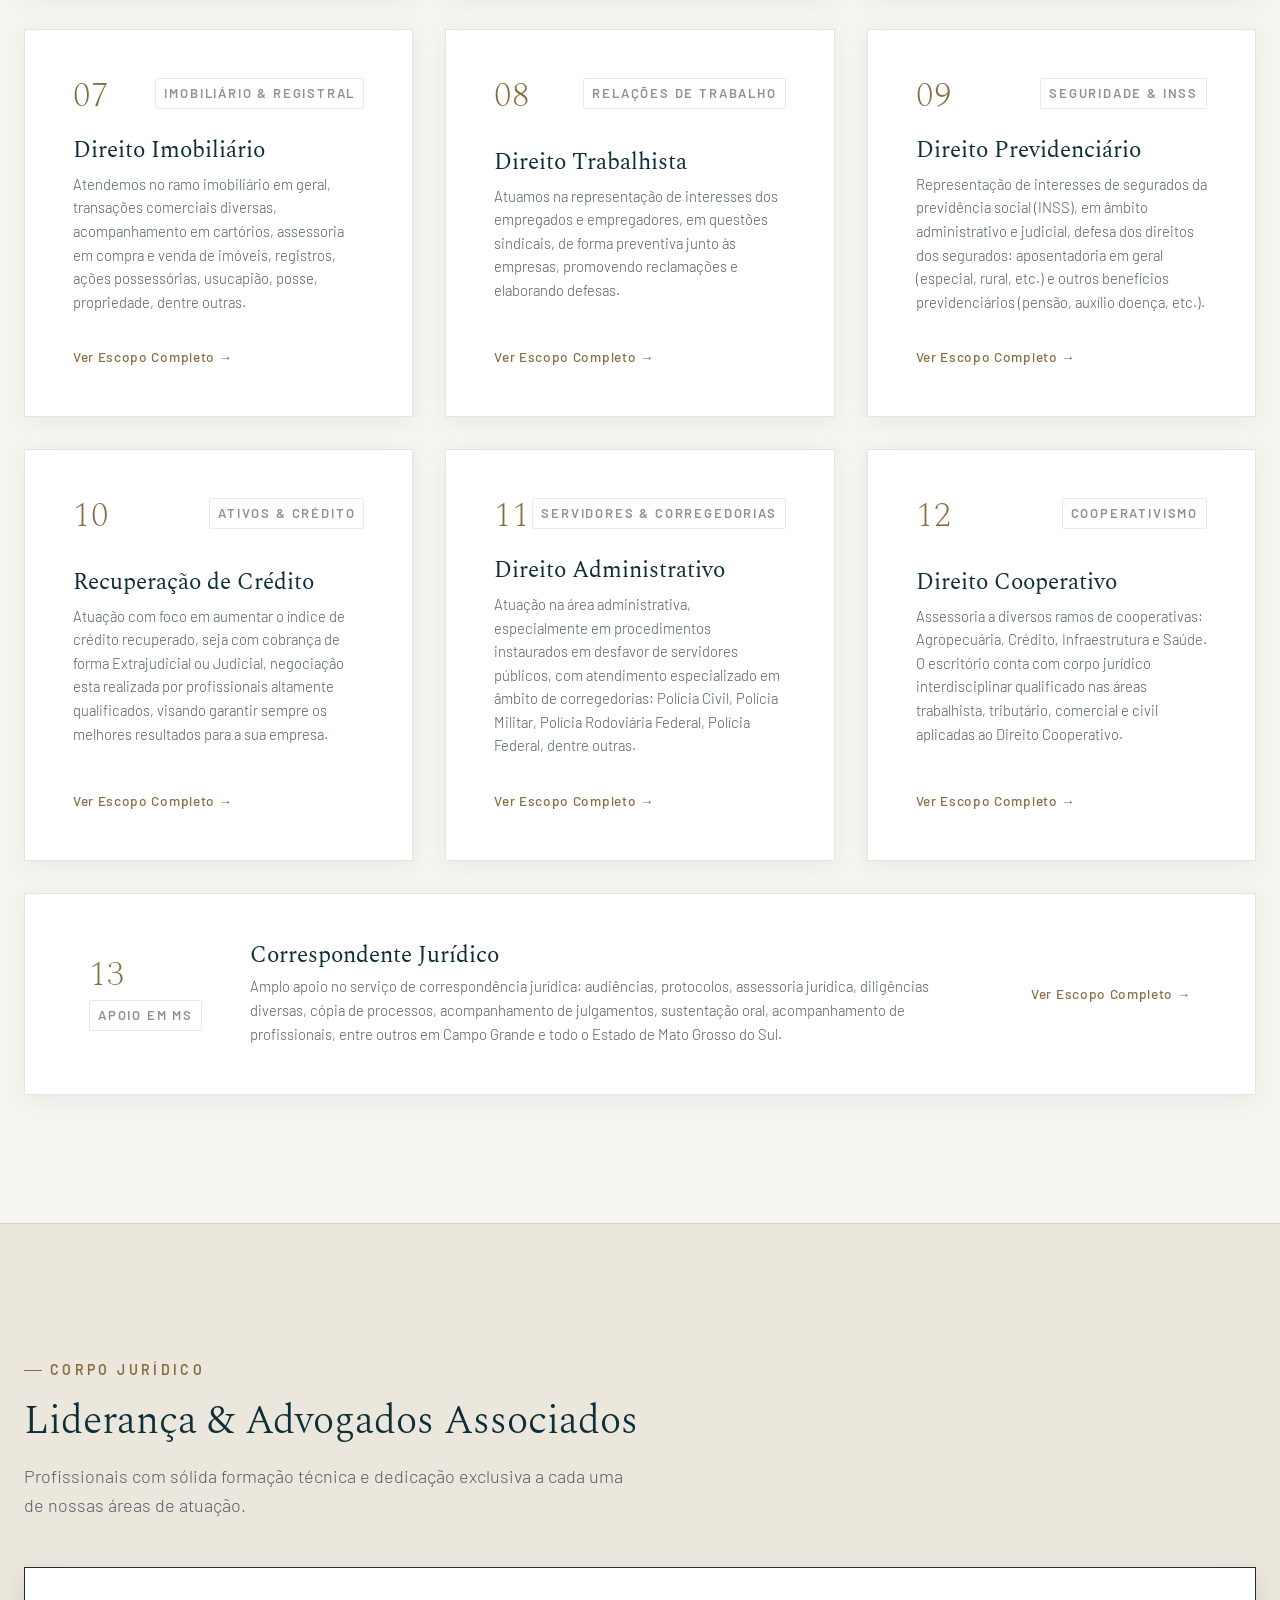
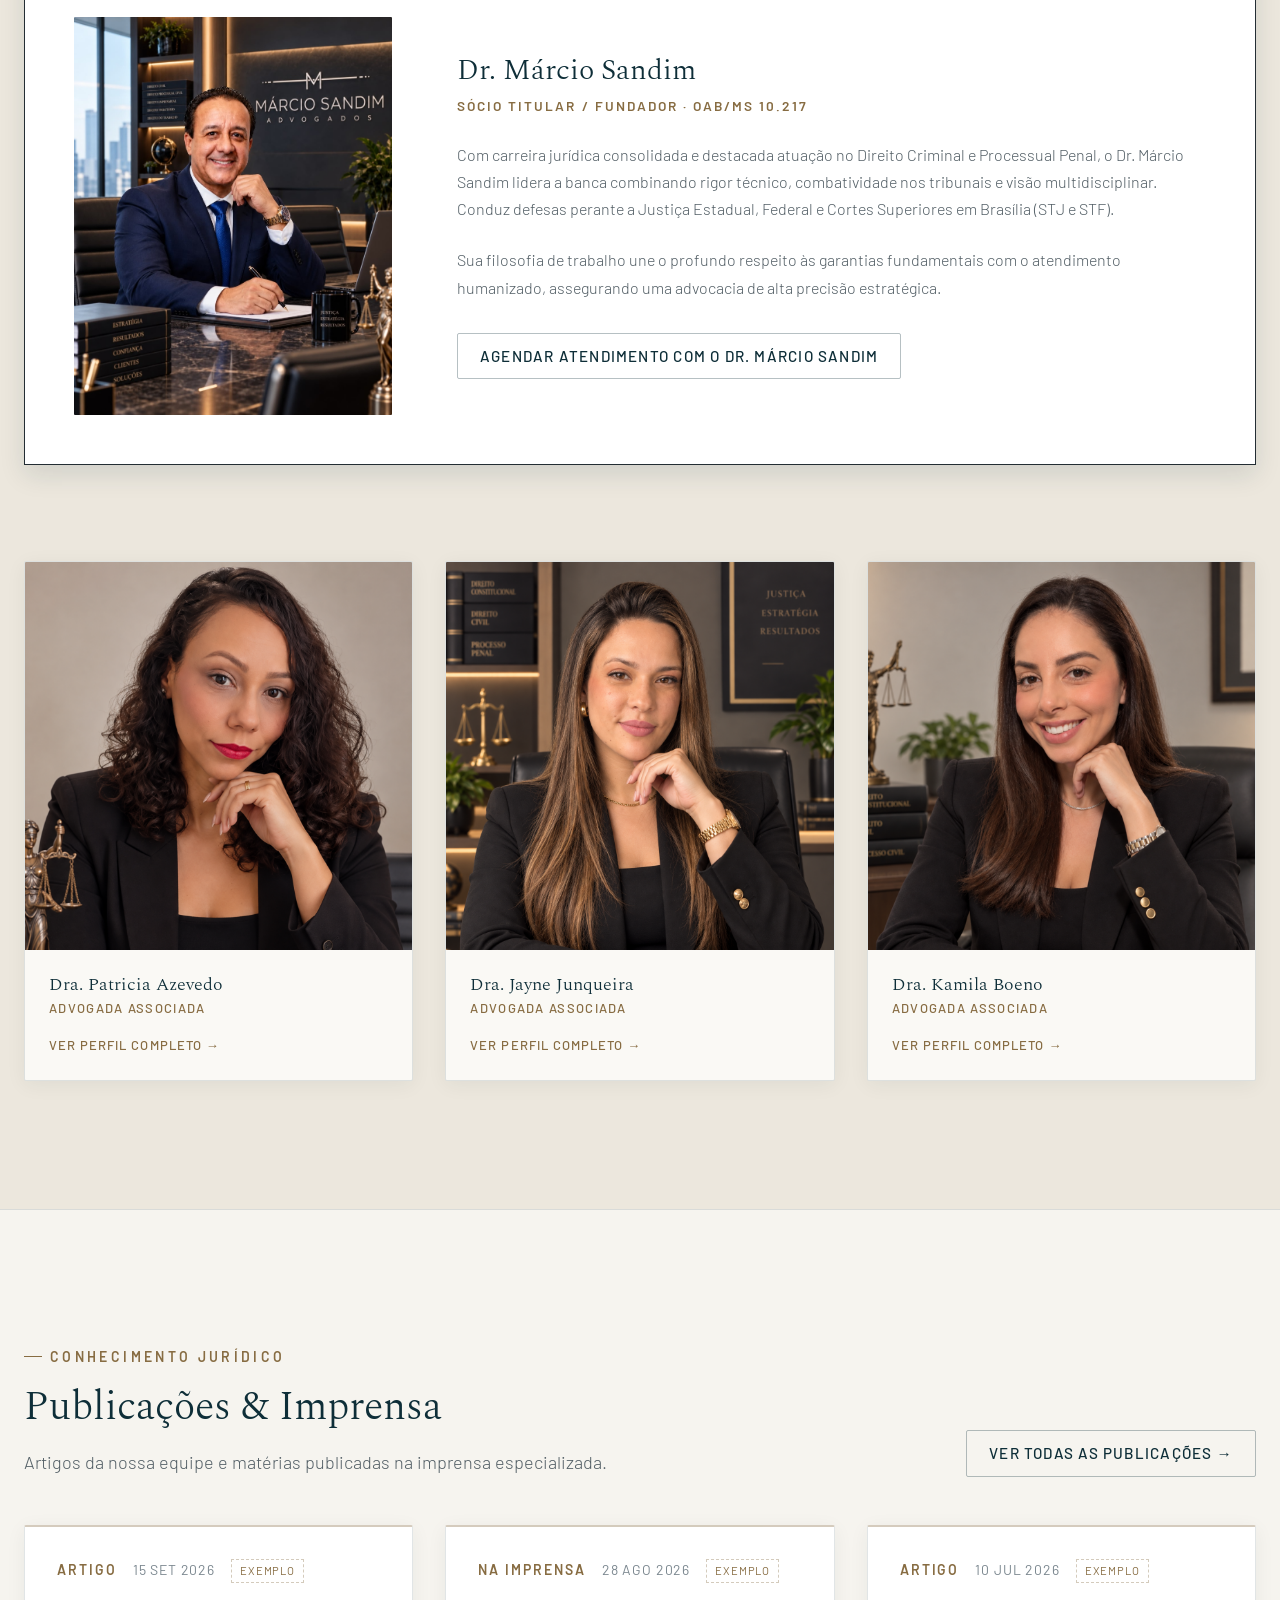
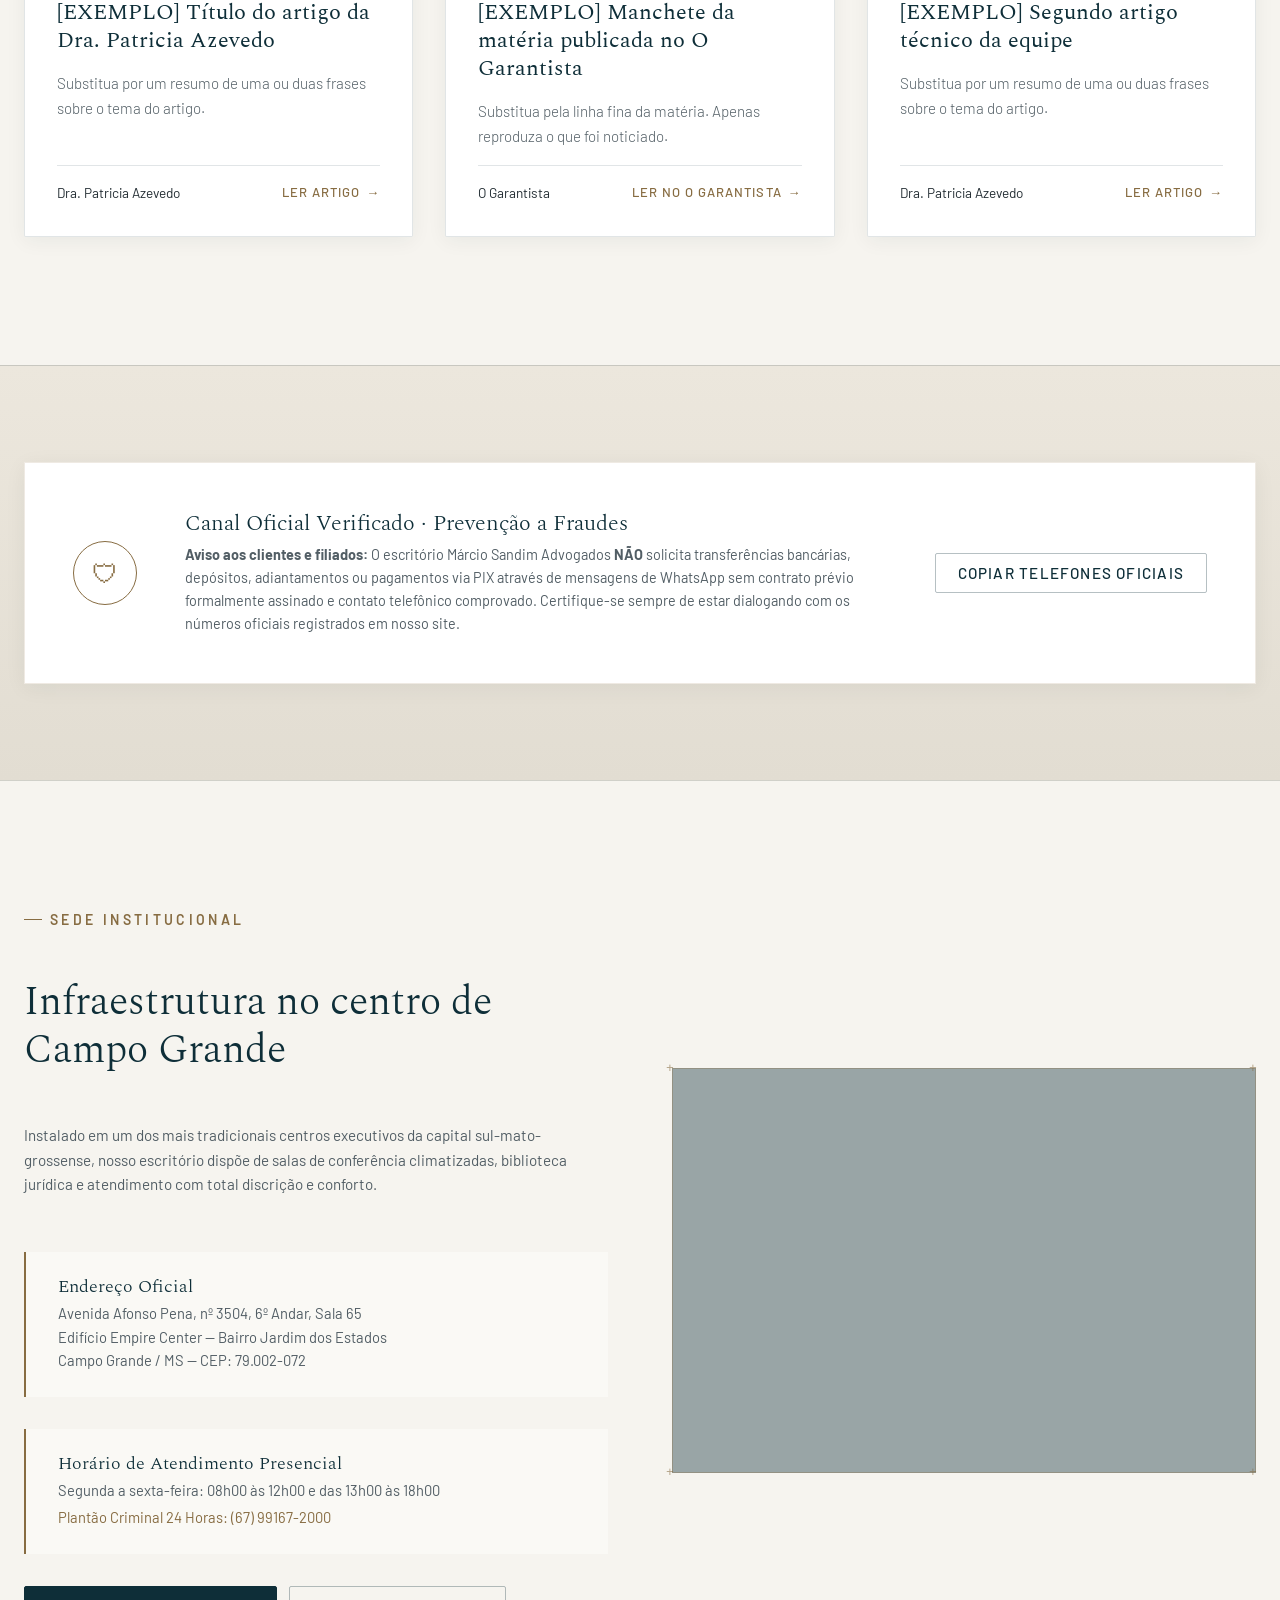
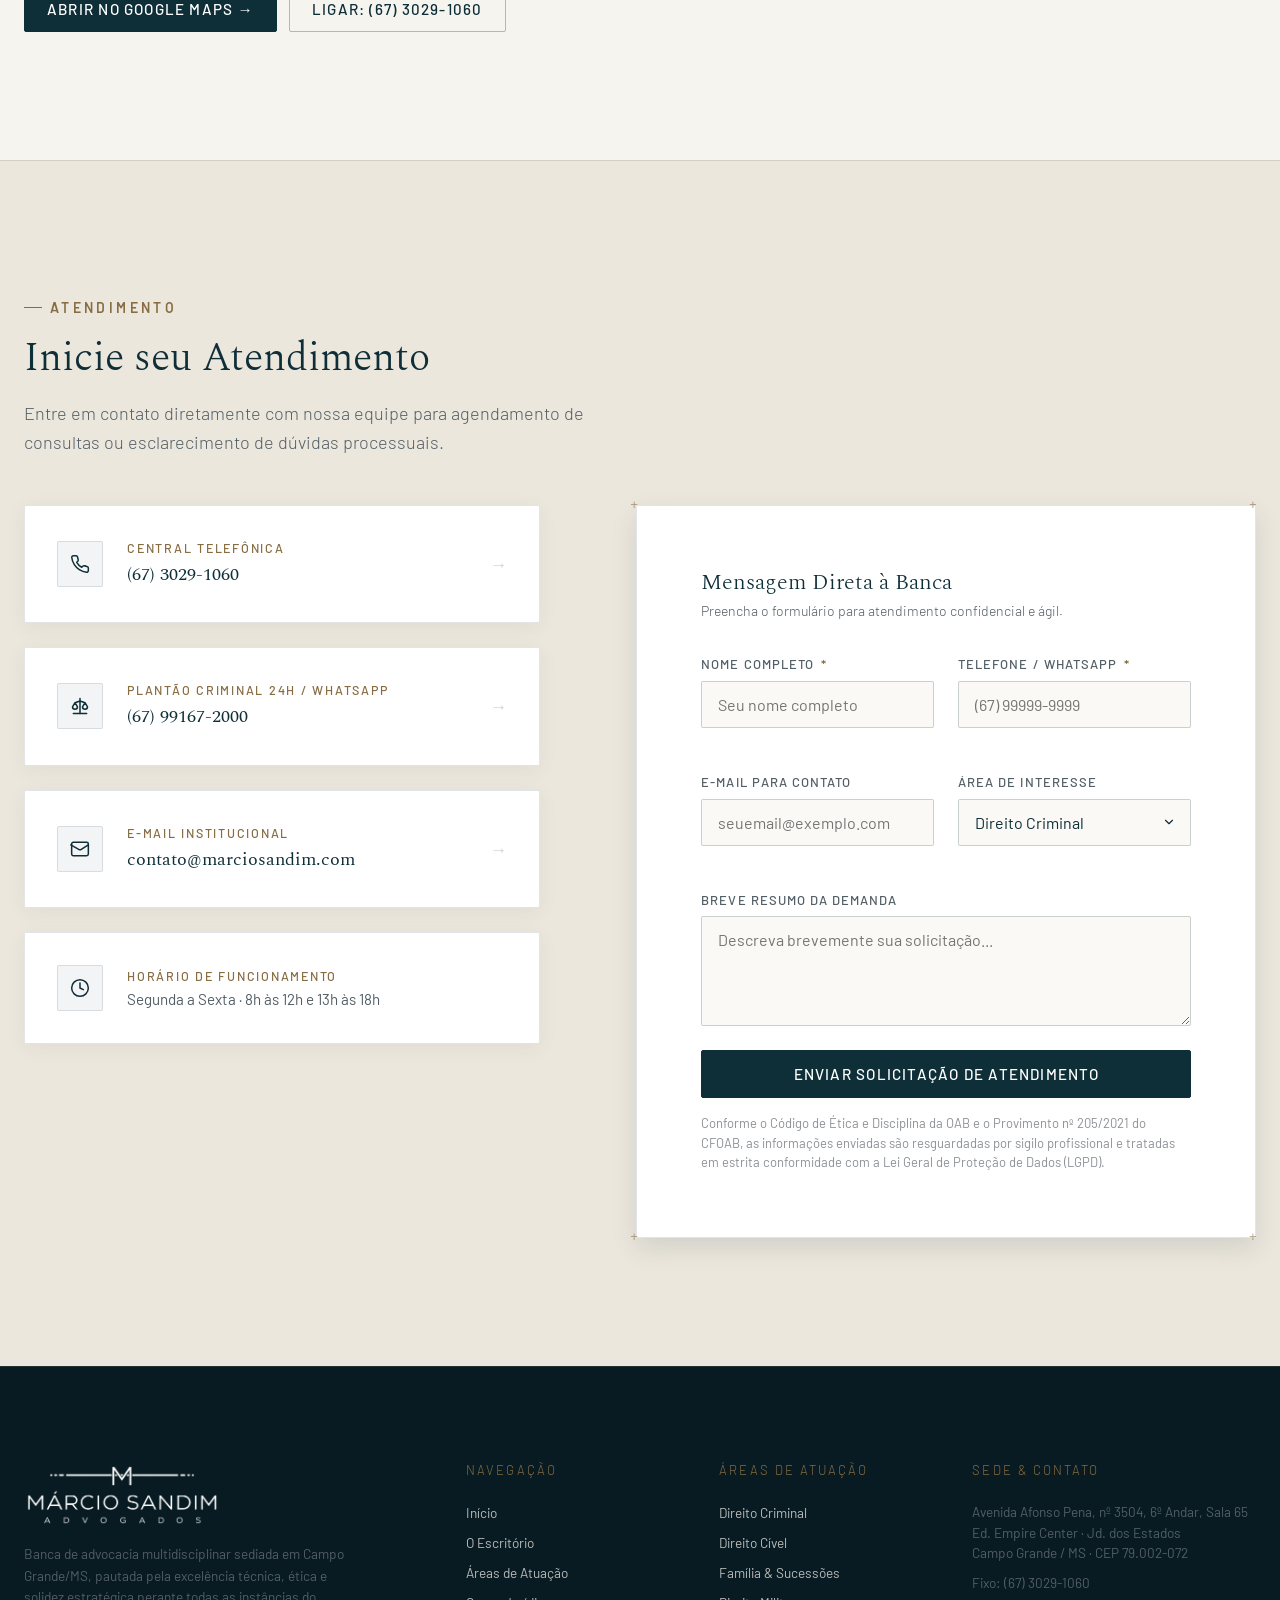
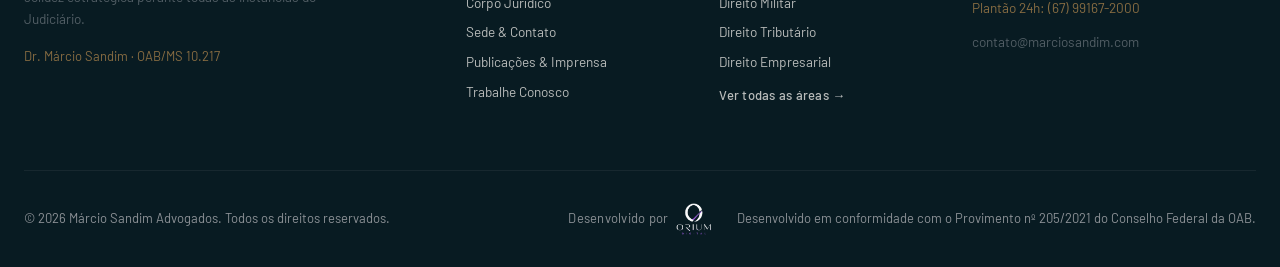
==== commit 948d5359: "feat: add Publicações & Imprensa section/page and Trabalhe Conosco careers form (Web3Forms)" ====
--- a/index.html
+++ b/index.html
@@ -57,7 +57,7 @@
   
   <!-- Estilos Globais -->
   <link rel="stylesheet" href="css/variables.css?v=2.0">
-  <link rel="stylesheet" href="css/styles.css?v=2.6">
+  <link rel="stylesheet" href="css/styles.css?v=2.7">
 </head>
 <body>
 
@@ -77,6 +77,7 @@
           <li><a href="#sobre" class="nav-link">O Escritório</a></li>
           <li><a href="#areas" class="nav-link">Áreas de Atuação</a></li>
           <li><a href="#equipe" class="nav-link">Corpo Jurídico</a></li>
+          <li><a href="publicacoes.html" class="nav-link">Publicações</a></li>
           <li><a href="#seguranca" class="nav-link">Segurança</a></li>
           <li><a href="#estrutura" class="nav-link">Sede</a></li>
           <li><a href="#contato" class="nav-link">Contato</a></li>
@@ -131,6 +132,8 @@
       <li><a href="#seguranca" class="drawer-link">04 · Canal Verificado <span>&rarr;</span></a></li>
       <li><a href="#estrutura" class="drawer-link">05 · Sede & Localização <span>&rarr;</span></a></li>
       <li><a href="#contato" class="drawer-link">06 · Contato & Agendamento <span>&rarr;</span></a></li>
+      <li><a href="publicacoes.html" class="drawer-link">07 · Publicações <span>&rarr;</span></a></li>
+      <li><a href="trabalhe-conosco.html" class="drawer-link">08 · Trabalhe Conosco <span>&rarr;</span></a></li>
     </ul>
     <div class="drawer-footer" style="padding-top: 24px; border-top: 1px solid rgba(255,255,255,0.1);">
       <div style="display: flex; align-items: center; justify-content: space-between; margin-bottom: 16px;">
@@ -528,6 +531,23 @@
             </div>
           </a>
         </div>
+      </div>
+    </section>
+
+    <!-- ==========================================================================
+         PUBLICAÇÕES & IMPRENSA (prévia — conteúdo em js/publicacoes-data.js)
+         ========================================================================== -->
+    <section class="section-publications" id="publicacoes">
+      <div class="container">
+        <div class="pub-header-row">
+          <div>
+            <span class="kicker">Conhecimento Jurídico</span>
+            <h2 class="section-title">Publicações &amp; Imprensa</h2>
+            <p class="section-subtitle">Artigos da nossa equipe e matérias publicadas na imprensa especializada.</p>
+          </div>
+          <a href="publicacoes.html" class="btn btn-ghost btn-sm" id="verTodasPublicacoes">Ver todas as publicações &rarr;</a>
+        </div>
+        <div class="pub-grid" id="publicacoesHome"></div>
       </div>
     </section>
 
@@ -763,6 +783,8 @@
             <li><a href="#areas">Áreas de Atuação</a></li>
             <li><a href="#equipe">Corpo Jurídico</a></li>
             <li><a href="#estrutura">Sede & Contato</a></li>
+          <li><a href="publicacoes.html">Publicações &amp; Imprensa</a></li>
+          <li><a href="trabalhe-conosco.html">Trabalhe Conosco</a></li>
           </ul>
         </div>
 
@@ -837,5 +859,7 @@
 
   <!-- JavaScript Principal -->
   <script src="js/main.js?v=2.2"></script>
+  <script src="js/publicacoes-data.js?v=1.0"></script>
+  <script src="js/publicacoes.js?v=1.0"></script>
 </body>
 </html>
--- a/css/styles.css
+++ b/css/styles.css
@@ -2574,4 +2574,261 @@
   }
 }
 
-
+/* ==========================================================================
+   PUBLICAÇÕES & IMPRENSA
+   ========================================================================== */
+.section-publications {
+  padding: var(--space-4xl) 0;
+  background-color: var(--bg-body);
+  border-top: var(--border-hairline);
+}
+
+.pub-header-row {
+  display: flex;
+  align-items: flex-end;
+  justify-content: space-between;
+  gap: var(--space-lg);
+  flex-wrap: wrap;
+  margin-bottom: var(--space-xl);
+}
+
+.pub-header-row .section-subtitle { margin-bottom: 0; }
+
+.pub-grid {
+  display: grid;
+  grid-template-columns: repeat(3, 1fr);
+  gap: var(--space-lg);
+}
+
+.pub-card {
+  display: flex;
+  flex-direction: column;
+  gap: var(--space-sm);
+  padding: var(--space-lg);
+  background-color: var(--bg-card-subtle);
+  border: var(--border-hairline);
+  border-top: 2px solid var(--color-champagne-border);
+  border-radius: var(--radius-xs);
+  transition: border-color var(--transition-base), transform var(--transition-base), box-shadow var(--transition-base);
+}
+
+.pub-card:hover {
+  border-color: var(--color-champagne-border);
+  border-top-color: var(--color-champagne);
+  transform: translateY(-3px);
+  box-shadow: var(--shadow-elevated);
+}
+
+.pub-meta {
+  display: flex;
+  align-items: center;
+  gap: var(--space-sm);
+  flex-wrap: wrap;
+  font-size: var(--text-xs);
+  color: var(--text-light-dim);
+  letter-spacing: 0.06em;
+  text-transform: uppercase;
+}
+
+.pub-type {
+  color: var(--color-champagne);
+  font-weight: 600;
+  letter-spacing: 0.14em;
+}
+
+.pub-draft {
+  padding: 2px 8px;
+  border: 1px dashed var(--color-champagne-border);
+  color: var(--color-champagne);
+  font-size: 0.7rem;
+}
+
+.pub-title {
+  font-family: var(--font-serif);
+  font-size: var(--text-lg);
+  font-weight: 400;
+  line-height: 1.3;
+  color: var(--text-headings);
+}
+
+.pub-summary {
+  font-size: 0.95rem;
+  line-height: 1.65;
+  font-weight: 300;
+  color: var(--text-light-muted);
+  flex: 1;
+}
+
+.pub-footer {
+  display: flex;
+  align-items: center;
+  justify-content: space-between;
+  gap: var(--space-sm);
+  flex-wrap: wrap;
+  padding-top: var(--space-sm);
+  border-top: var(--border-hairline);
+}
+
+.pub-author {
+  font-size: 0.85rem;
+  color: var(--text-light);
+}
+
+a.pub-author:hover { color: var(--color-champagne); }
+
+.pub-cta {
+  display: inline-flex;
+  align-items: center;
+  gap: 6px;
+  font-size: 0.8125rem;
+  font-weight: 500;
+  letter-spacing: 0.08em;
+  text-transform: uppercase;
+  color: var(--color-champagne);
+  transition: gap var(--transition-fast), color var(--transition-fast);
+}
+
+.pub-cta:hover { gap: 10px; color: var(--text-headings); }
+
+.pub-empty {
+  grid-column: 1 / -1;
+  text-align: center;
+  color: var(--text-light-muted);
+  padding: var(--space-xl) 0;
+}
+
+.pub-filters {
+  display: flex;
+  gap: var(--space-xs);
+  flex-wrap: wrap;
+  margin-bottom: var(--space-xl);
+}
+
+.pub-filter {
+  padding: 10px 20px;
+  font-family: var(--font-sans);
+  font-size: 0.85rem;
+  letter-spacing: 0.08em;
+  text-transform: uppercase;
+  color: var(--text-light-muted);
+  background: transparent;
+  border: var(--border-hairline);
+  cursor: pointer;
+  transition: all var(--transition-fast);
+}
+
+.pub-filter:hover { color: var(--text-light); border-color: var(--color-champagne-border); }
+
+.pub-filter.is-active {
+  color: var(--btn-primary-text);
+  background-color: var(--btn-primary-bg);
+  border-color: var(--btn-primary-border);
+}
+
+.page-hero {
+  padding-top: calc(var(--header-height) + var(--space-2xl));
+  padding-bottom: var(--space-2xl);
+  background: radial-gradient(circle at 85% 20%, rgba(20, 58, 70, 0.4) 0%, var(--bg-body) 70%);
+  border-bottom: var(--border-hairline);
+}
+
+.page-hero .section-title { font-weight: 300; }
+
+.page-body { padding: var(--space-3xl) 0 var(--space-4xl); }
+
+[data-theme="light"] .page-hero {
+  background: radial-gradient(circle at 85% 20%, rgba(220, 215, 205, 0.4) 0%, var(--bg-body) 70%);
+}
+
+[data-theme="light"] .pub-card { background-color: #FFFFFF; box-shadow: var(--shadow-subtle); }
+
+/* ==========================================================================
+   TRABALHE CONOSCO
+   ========================================================================== */
+.careers-grid {
+  display: grid;
+  grid-template-columns: 0.85fr 1.15fr;
+  gap: var(--space-3xl);
+  align-items: start;
+}
+
+.careers-intro p {
+  font-size: 1.05rem;
+  line-height: 1.8;
+  font-weight: 300;
+  color: var(--text-light-muted);
+  margin-bottom: var(--space-md);
+}
+
+.careers-list {
+  list-style: none;
+  margin: var(--space-lg) 0;
+  padding: 0;
+  border-top: var(--border-hairline);
+}
+
+.careers-list li {
+  display: flex;
+  gap: var(--space-sm);
+  padding: var(--space-sm) 0;
+  border-bottom: var(--border-hairline);
+  color: var(--text-light);
+  font-size: 0.95rem;
+}
+
+.careers-list li::before {
+  content: '—';
+  color: var(--color-champagne);
+}
+
+.form-check {
+  display: flex;
+  gap: var(--space-sm);
+  align-items: flex-start;
+  margin-bottom: var(--space-md);
+  font-size: 0.875rem;
+  line-height: 1.55;
+  color: var(--text-light-muted);
+  cursor: pointer;
+}
+
+.form-check input {
+  flex-shrink: 0;
+  width: 18px;
+  height: 18px;
+  margin-top: 2px;
+  accent-color: var(--color-champagne);
+}
+
+.form-check input.is-invalid { outline: 2px solid #c0564b; outline-offset: 2px; }
+
+.form-hint {
+  display: block;
+  margin-top: 6px;
+  font-size: 0.8rem;
+  color: var(--text-light-dim);
+}
+
+.careers-status {
+  margin-top: var(--space-sm);
+  font-size: 0.9rem;
+  min-height: 1.4em;
+}
+
+.careers-status.is-success { color: var(--color-champagne); }
+.careers-status.is-error { color: #e07a6e; }
+
+[data-theme="light"] .careers-status.is-error { color: #a4372b; }
+
+@media (max-width: 1024px) {
+  .pub-grid { grid-template-columns: repeat(2, 1fr); }
+  .careers-grid { grid-template-columns: 1fr; gap: var(--space-xl); }
+}
+
+@media (max-width: 768px) {
+  .section-publications { padding: var(--space-3xl) 0; }
+  .pub-grid { grid-template-columns: 1fr; }
+  .page-hero { padding-top: calc(var(--header-height) + var(--space-md)); }
+}
+
+
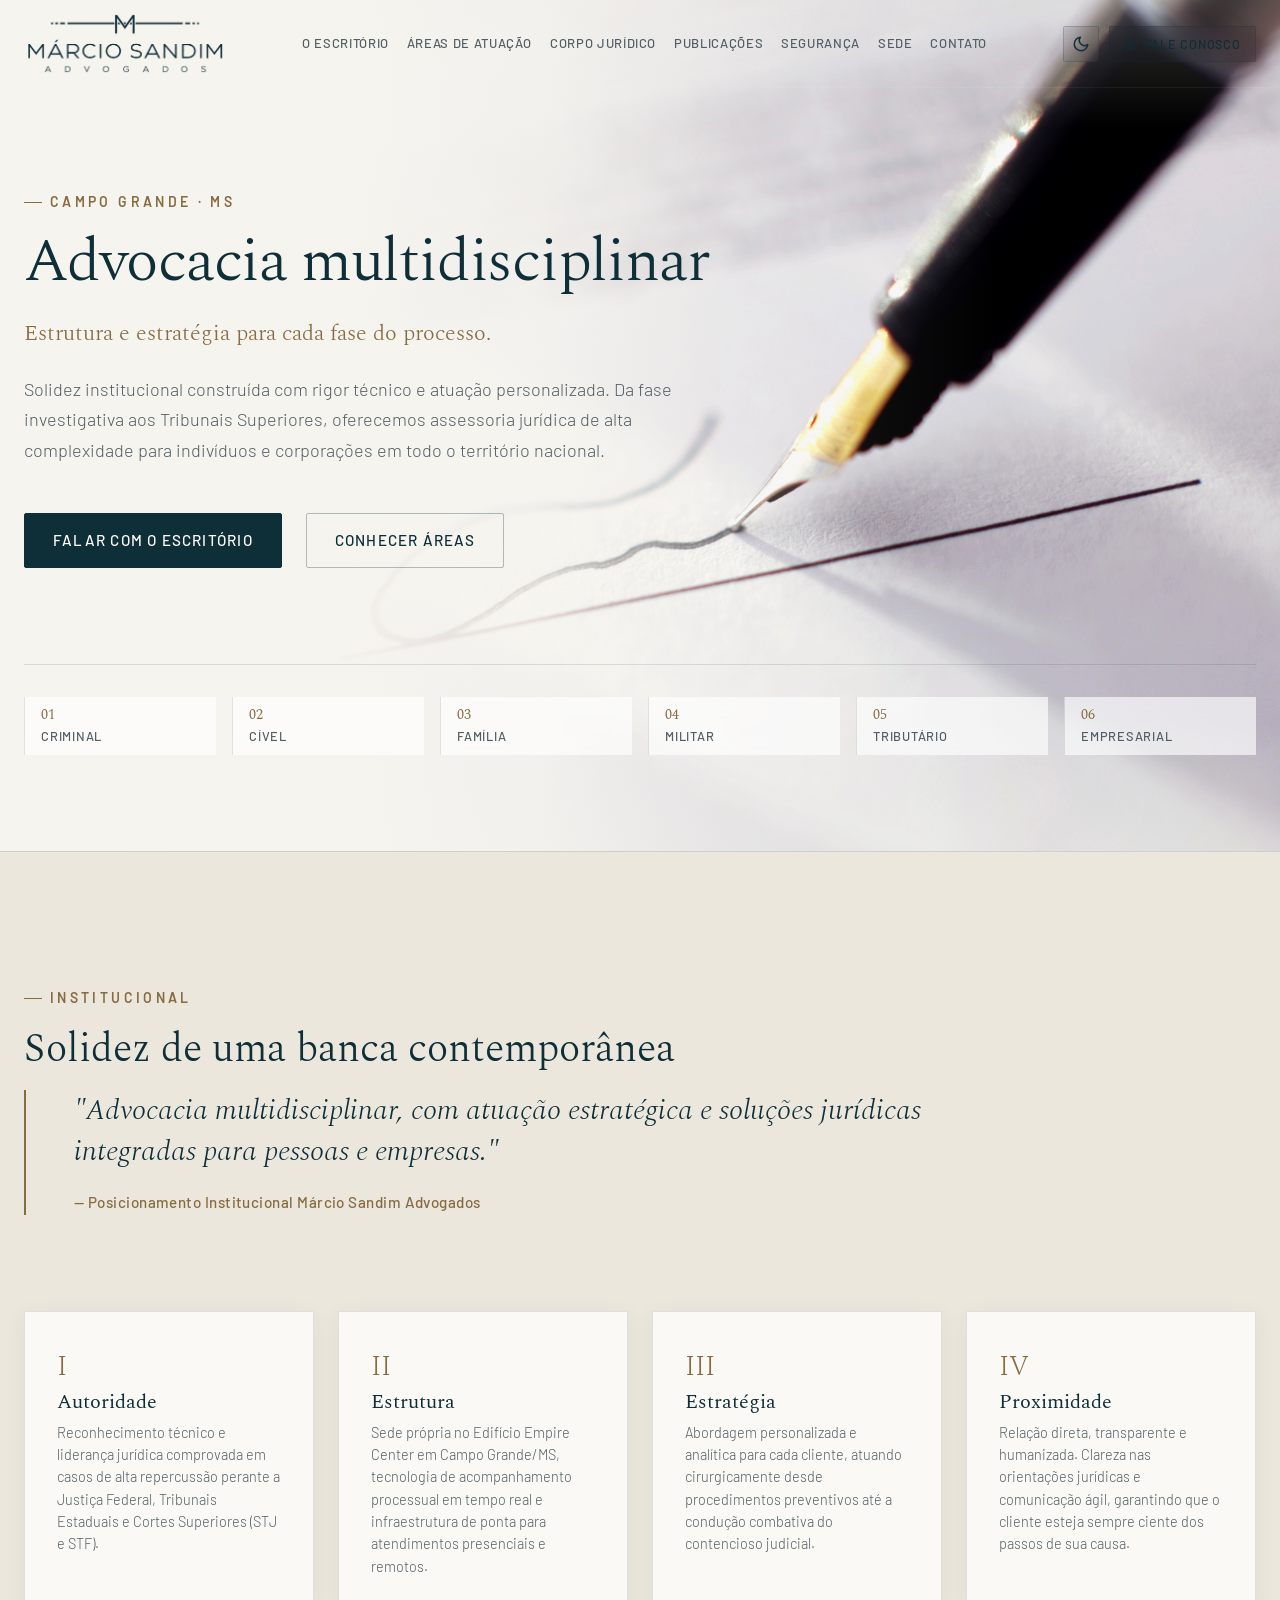
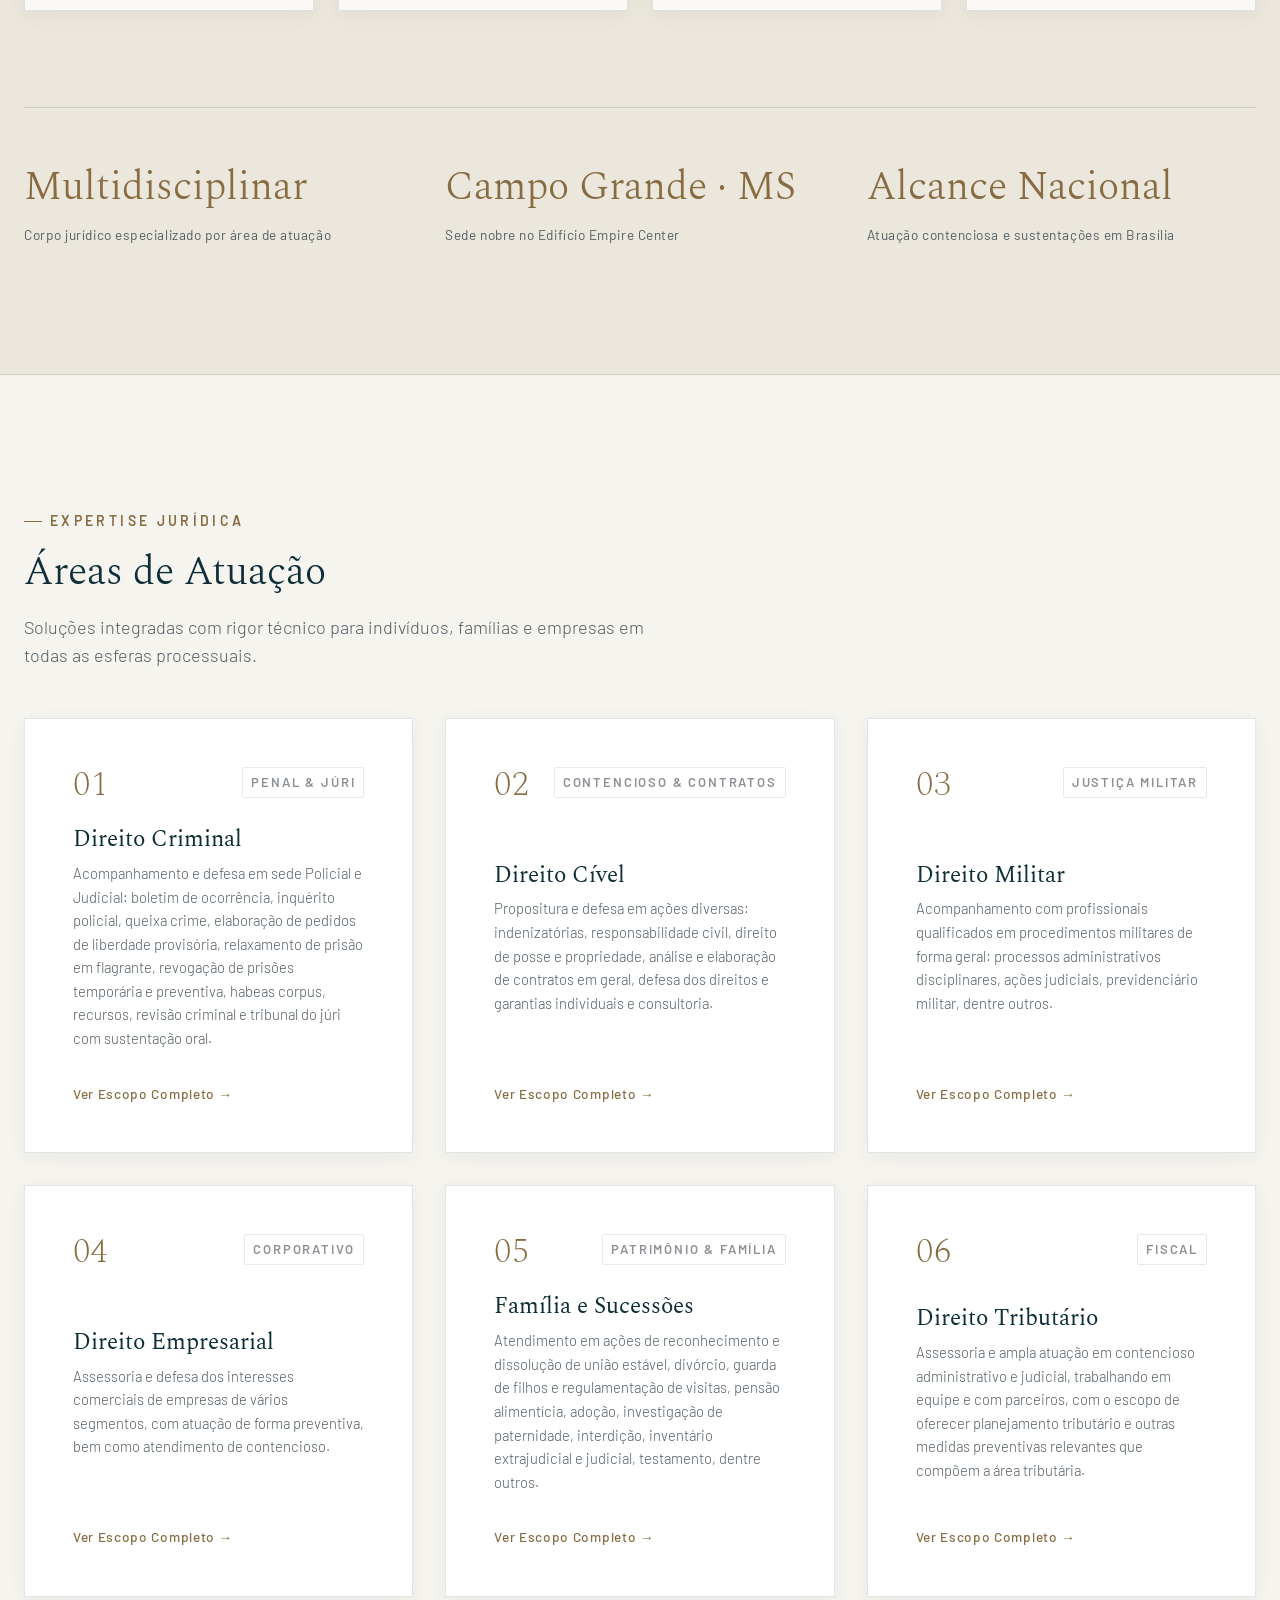
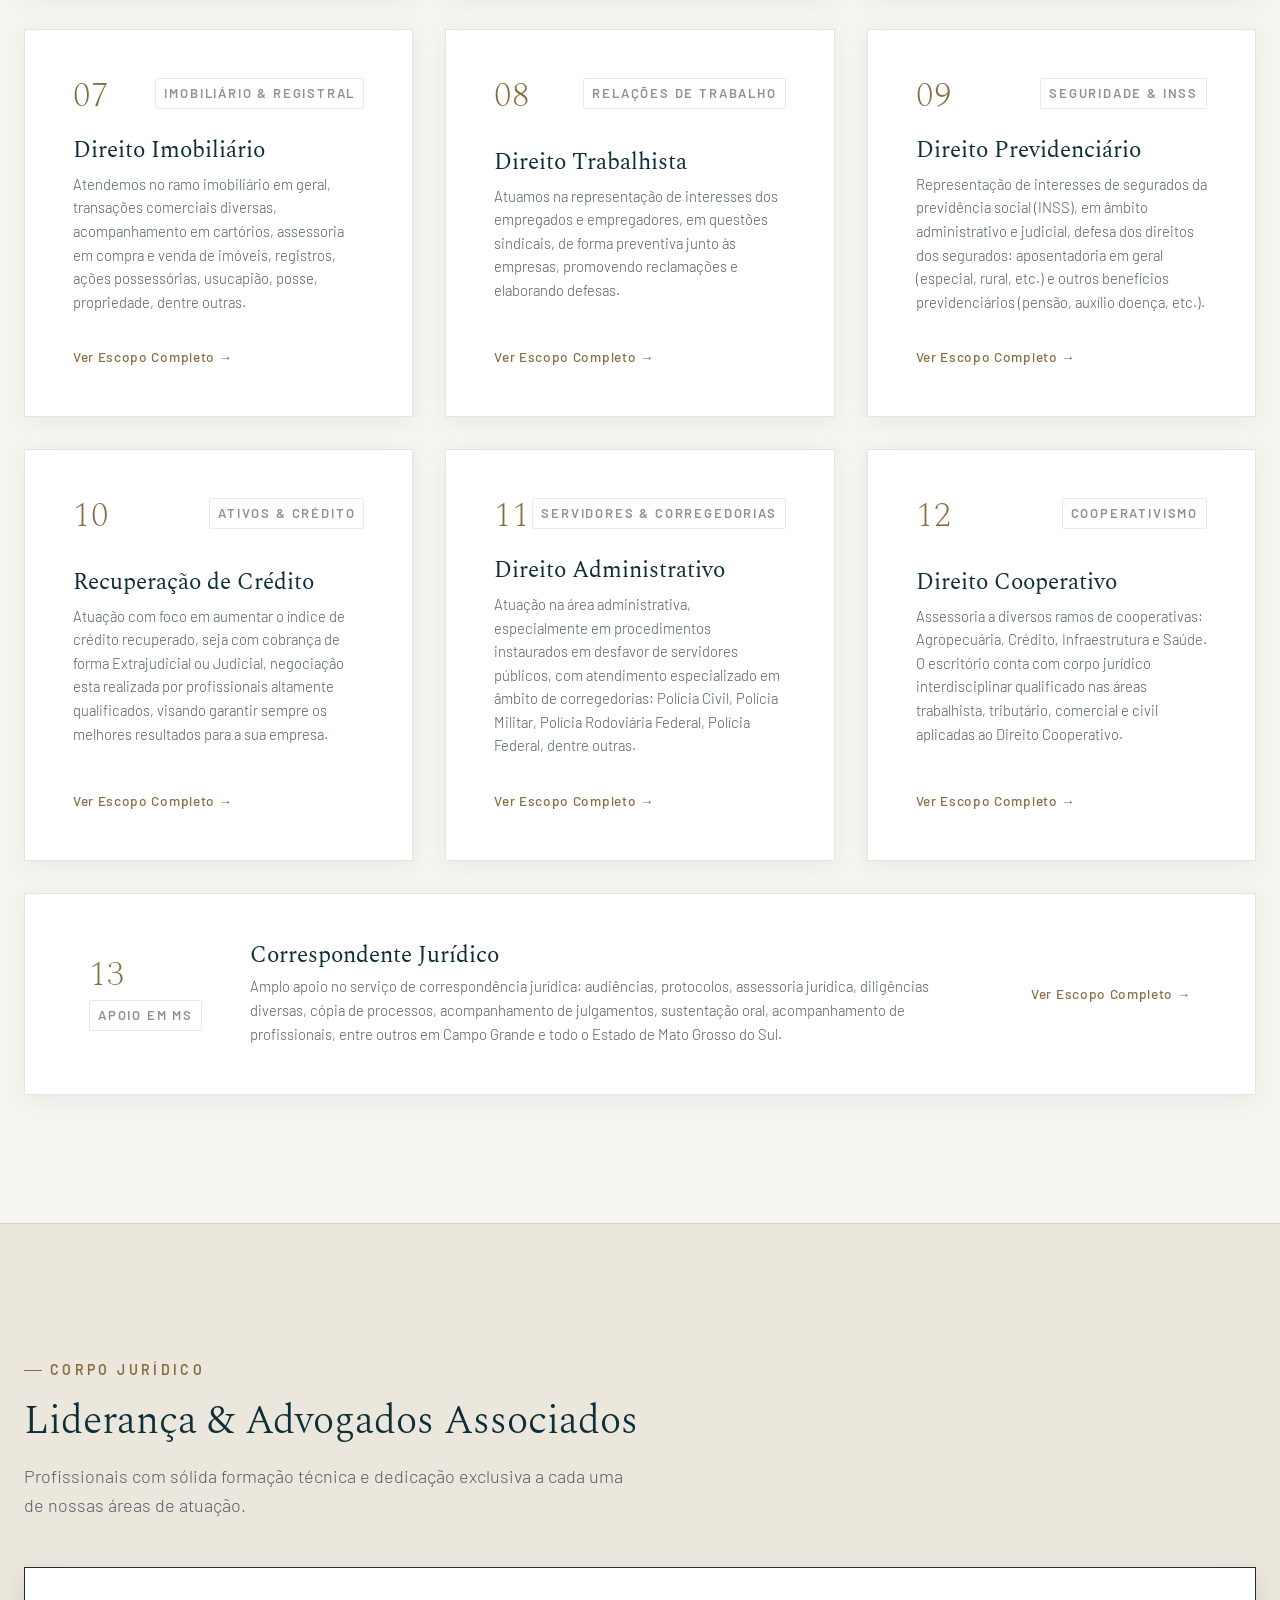
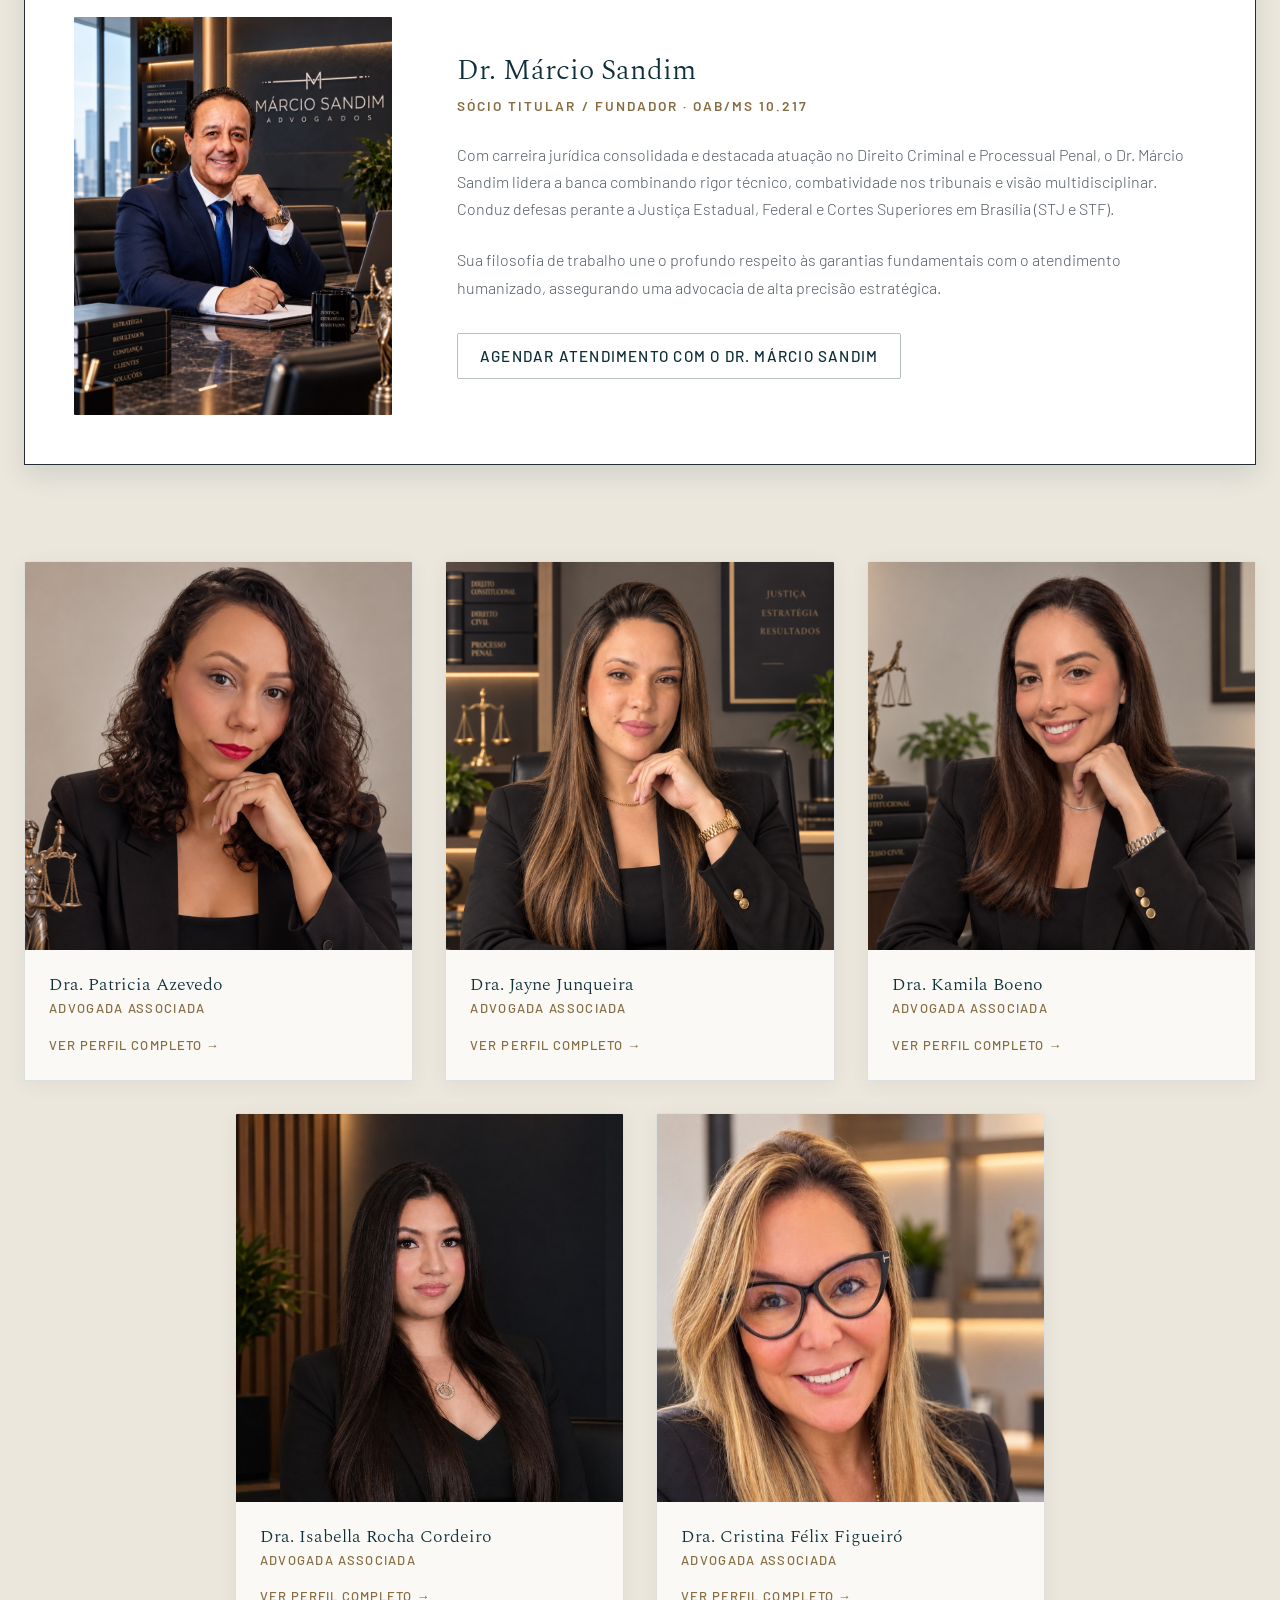
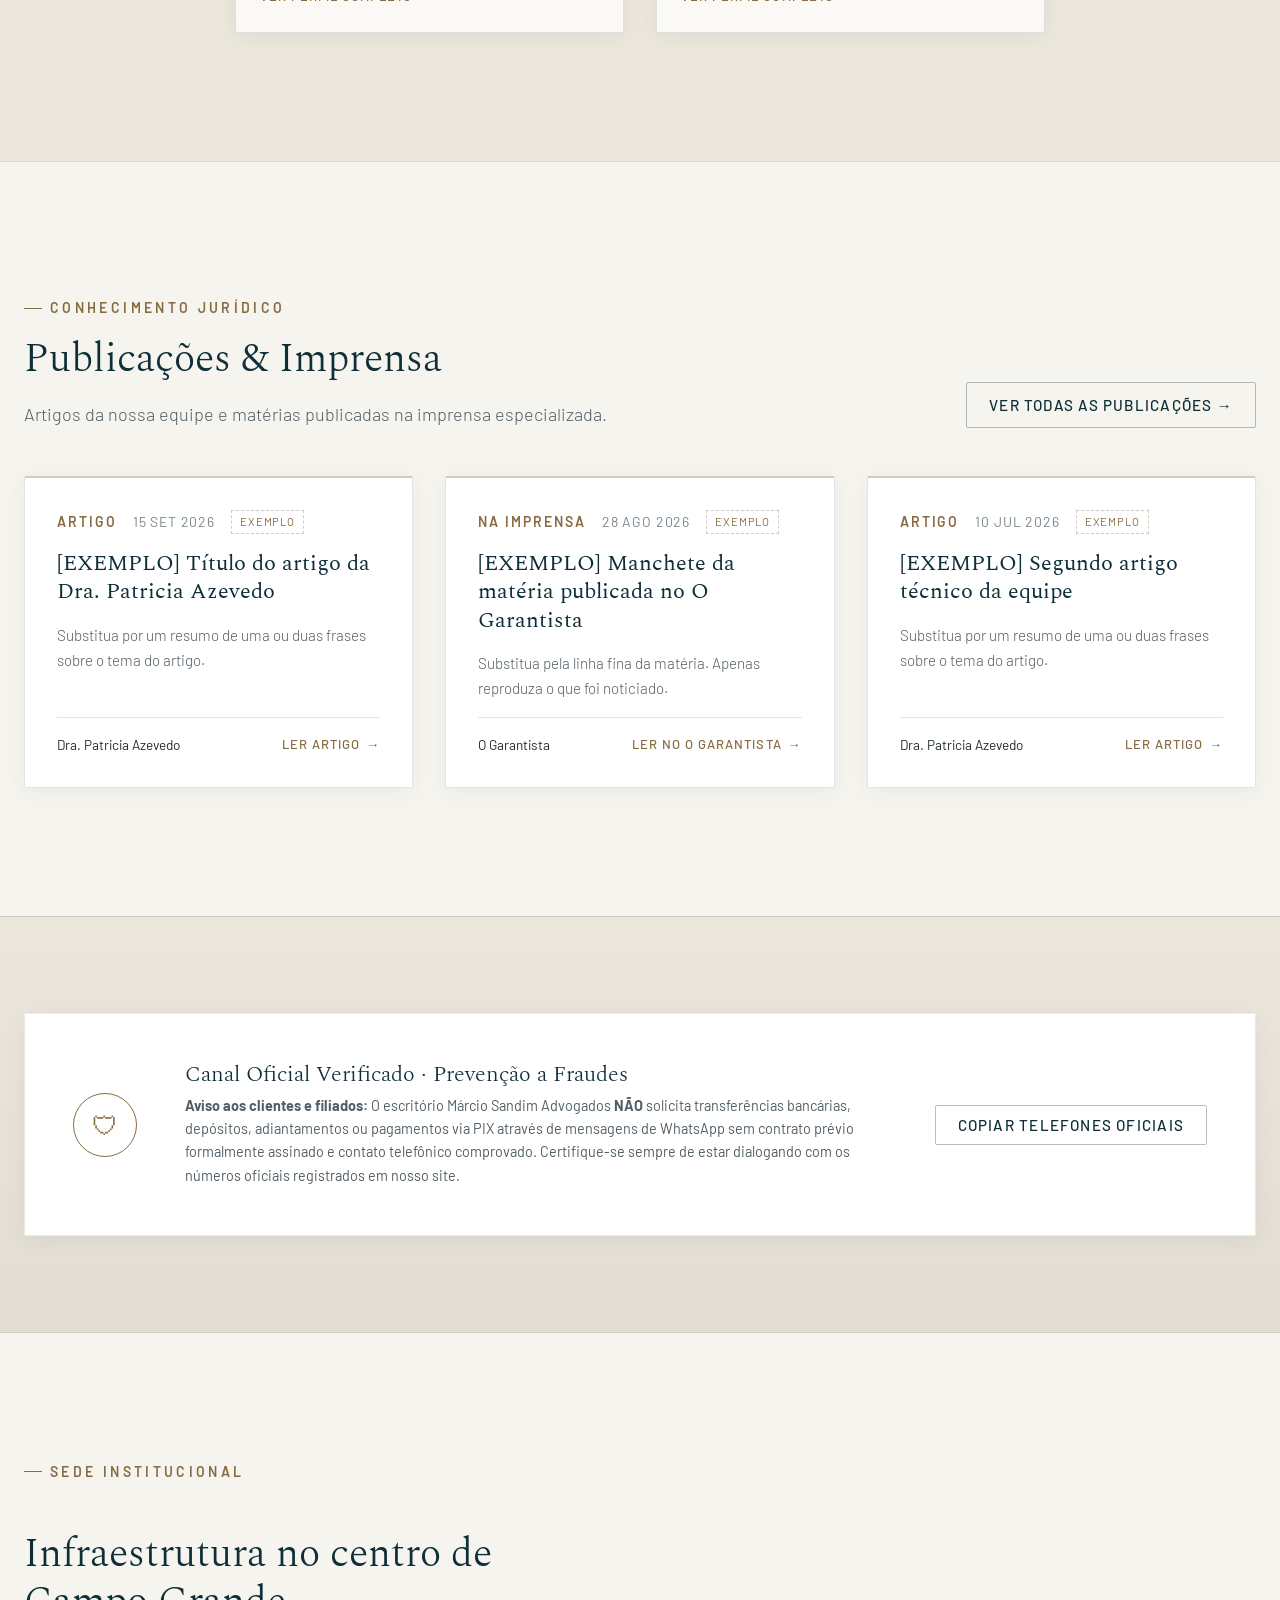
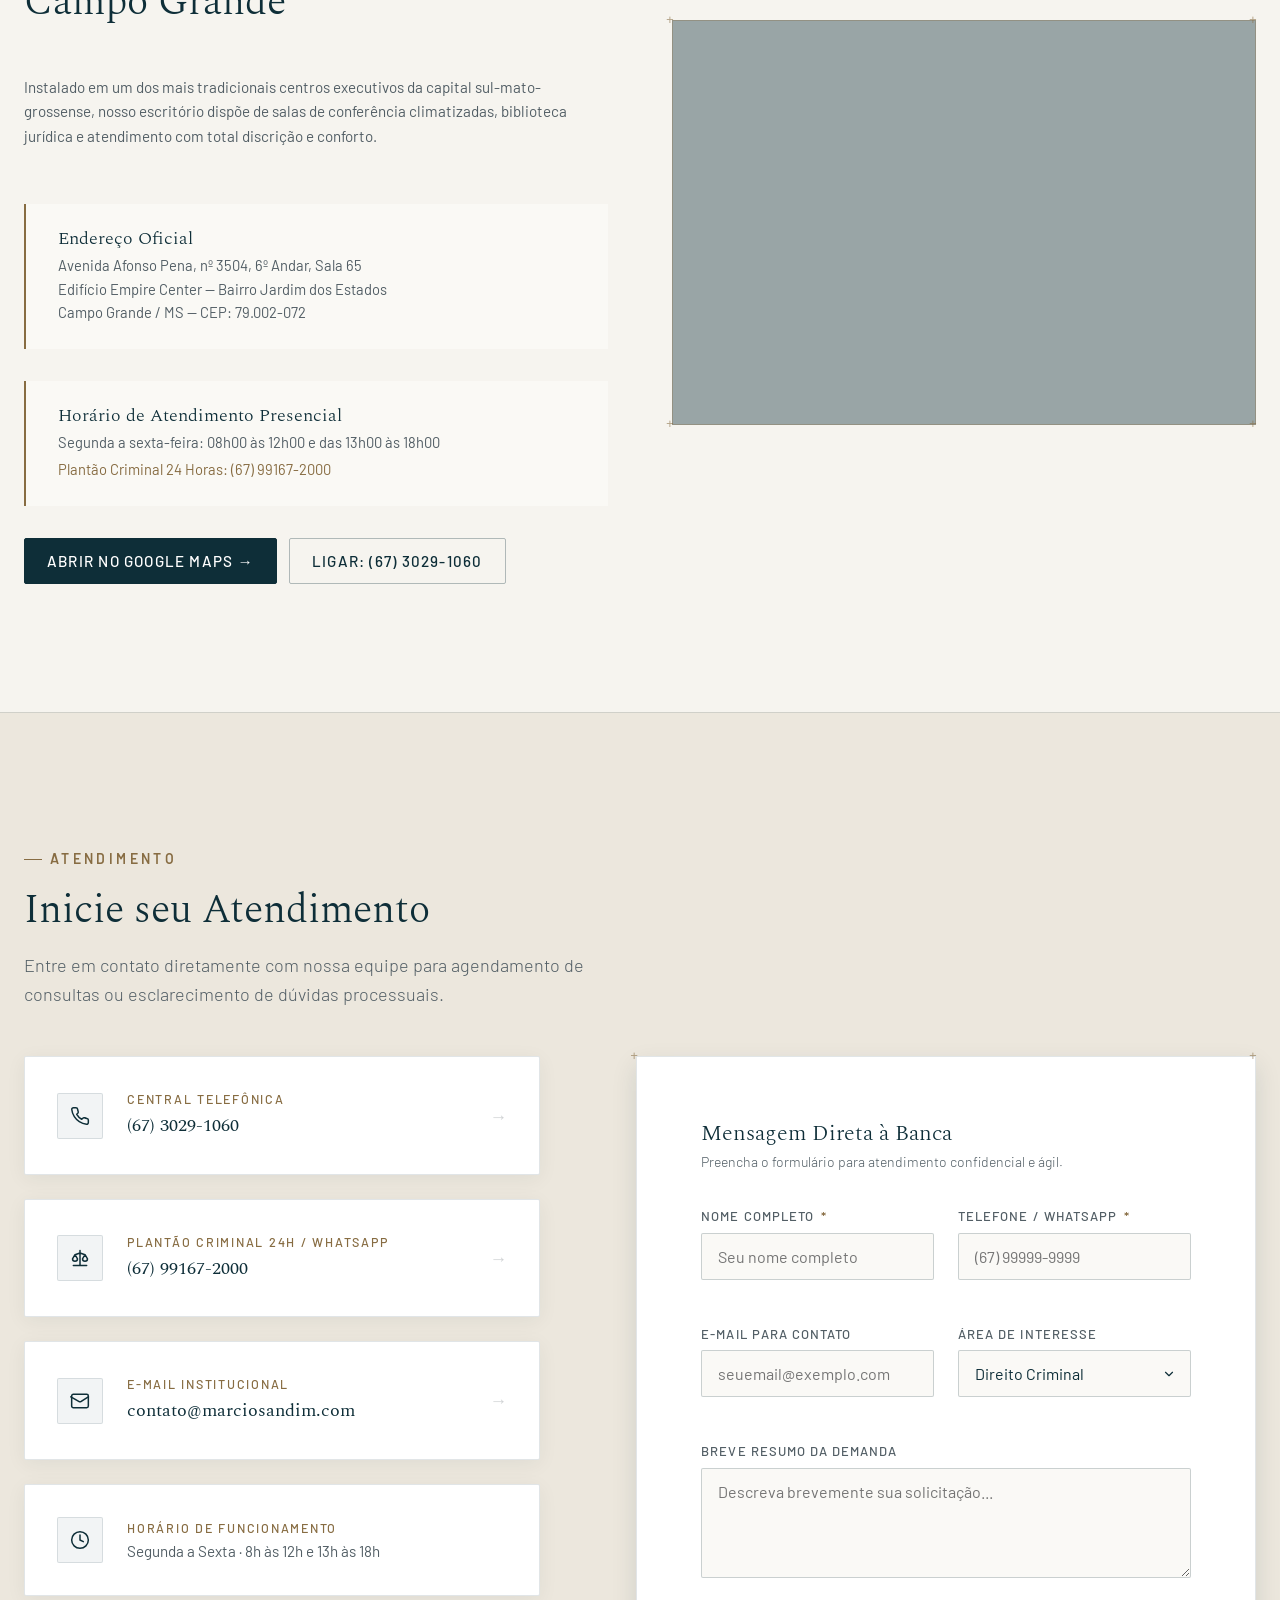
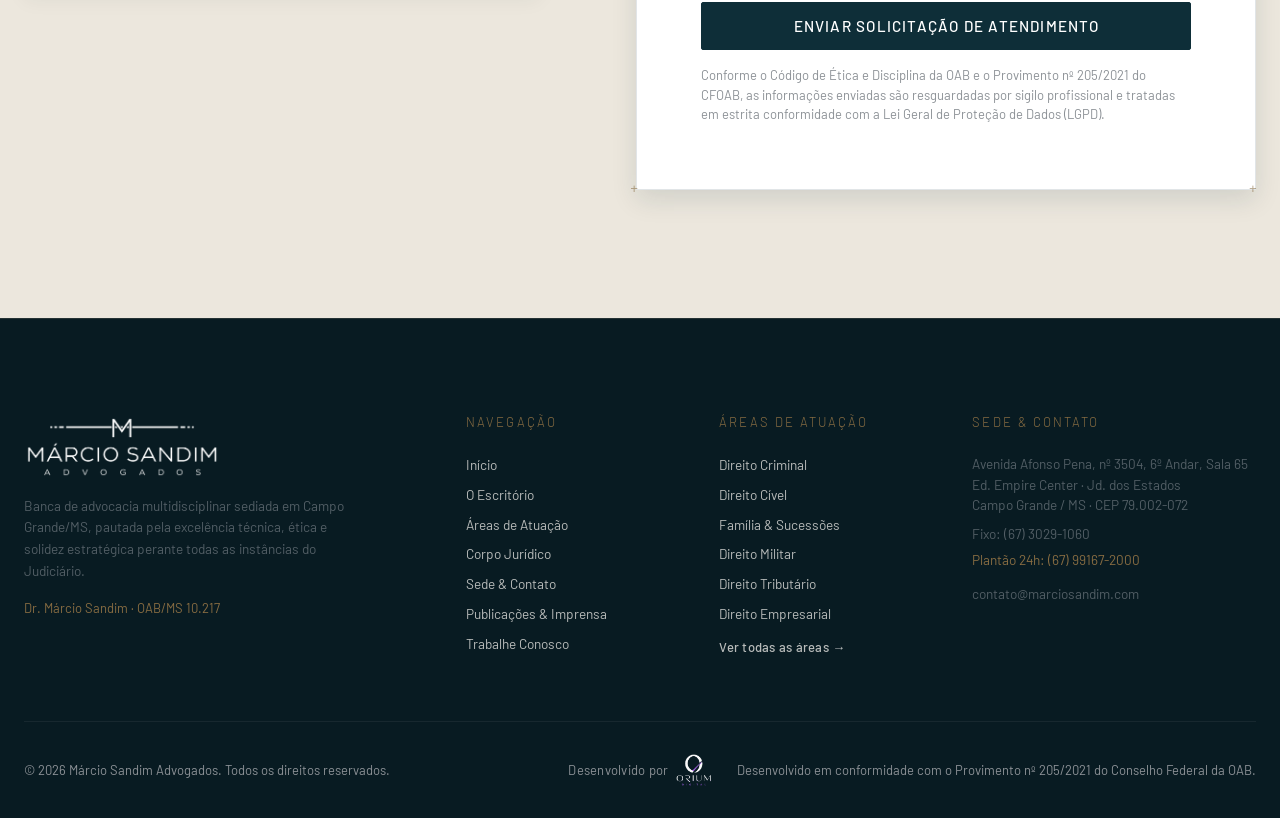
==== commit 94f992f5: "feat(team): add Dra. Isabella Rocha Cordeiro and Dra. Cristina Felix Figueiro; centered 3+2 team lay" ====
--- a/index.html
+++ b/index.html
@@ -57,7 +57,7 @@
   
   <!-- Estilos Globais -->
   <link rel="stylesheet" href="css/variables.css?v=2.0">
-  <link rel="stylesheet" href="css/styles.css?v=2.7">
+  <link rel="stylesheet" href="css/styles.css?v=2.9">
 </head>
 <body>
 
@@ -530,6 +530,33 @@
               <span class="team-link-cta">Ver perfil completo &rarr;</span>
             </div>
           </a>
+
+
+          <!-- Dra. Isabella Rocha Cordeiro -->
+          <a href="isabella-cordeiro.html" class="team-card team-card-link" aria-label="Acessar página e perfil completo da Dra. Isabella Rocha Cordeiro">
+            <div class="team-photo">
+              <img src="assets/images/IsabellaCordeiro.jpeg" alt="Dra. Isabella Rocha Cordeiro - Advogada Associada" width="300" height="300" loading="lazy">
+            </div>
+            <div class="team-details">
+              <h4 class="team-name">Dra. Isabella Rocha Cordeiro</h4>
+              <p class="team-role">Advogada Associada</p>
+              <span class="team-link-cta">Ver perfil completo &rarr;</span>
+            </div>
+          </a>
+
+
+
+          <!-- Dra. Cristina Félix Figueiró -->
+          <a href="cristina-figueiro.html" class="team-card team-card-link" aria-label="Acessar página e perfil completo da Dra. Cristina Félix Figueiró">
+            <div class="team-photo">
+              <img src="assets/images/CristinaFigueiro.jpeg" alt="Dra. Cristina Félix Figueiró - Advogada Associada" width="300" height="300" loading="lazy">
+            </div>
+            <div class="team-details">
+              <h4 class="team-name">Dra. Cristina Félix Figueiró</h4>
+              <p class="team-role">Advogada Associada</p>
+              <span class="team-link-cta">Ver perfil completo &rarr;</span>
+            </div>
+          </a>
         </div>
       </div>
     </section>
--- a/css/styles.css
+++ b/css/styles.css
@@ -969,9 +969,17 @@
 
 /* Grid de Membros Associados */
 .team-grid {
-  display: grid;
-  grid-template-columns: repeat(3, 1fr);
+  --team-cols: 3;
+  display: flex;
+  flex-wrap: wrap;
+  justify-content: center;
   gap: var(--space-lg);
+}
+
+/* Linhas incompletas ficam centralizadas (ex.: 3 + 2) */
+.team-grid > .team-card {
+  flex: 0 1 calc((100% - (var(--team-cols) - 1) * var(--space-lg)) / var(--team-cols));
+  min-width: 0;
 }
 
 .team-card {
@@ -1673,7 +1681,7 @@
   }
 
   .team-grid {
-    grid-template-columns: repeat(3, 1fr);
+    --team-cols: 2;
   }
 
   .pillars-grid {
@@ -1938,7 +1946,7 @@
   }
 
   .team-grid {
-    grid-template-columns: 1fr;
+    --team-cols: 1;
     max-width: 360px;
     margin: 0 auto;
   }
@@ -2809,6 +2817,21 @@
   color: var(--text-light-dim);
 }
 
+.form-file { padding: 10px; cursor: pointer; }
+
+.form-file::file-selector-button {
+  margin-right: 12px;
+  padding: 8px 14px;
+  font-family: var(--font-sans);
+  font-size: 0.8rem;
+  letter-spacing: 0.06em;
+  text-transform: uppercase;
+  color: var(--btn-primary-text);
+  background-color: var(--btn-primary-bg);
+  border: 0;
+  cursor: pointer;
+}
+
 .careers-status {
   margin-top: var(--space-sm);
   font-size: 0.9rem;
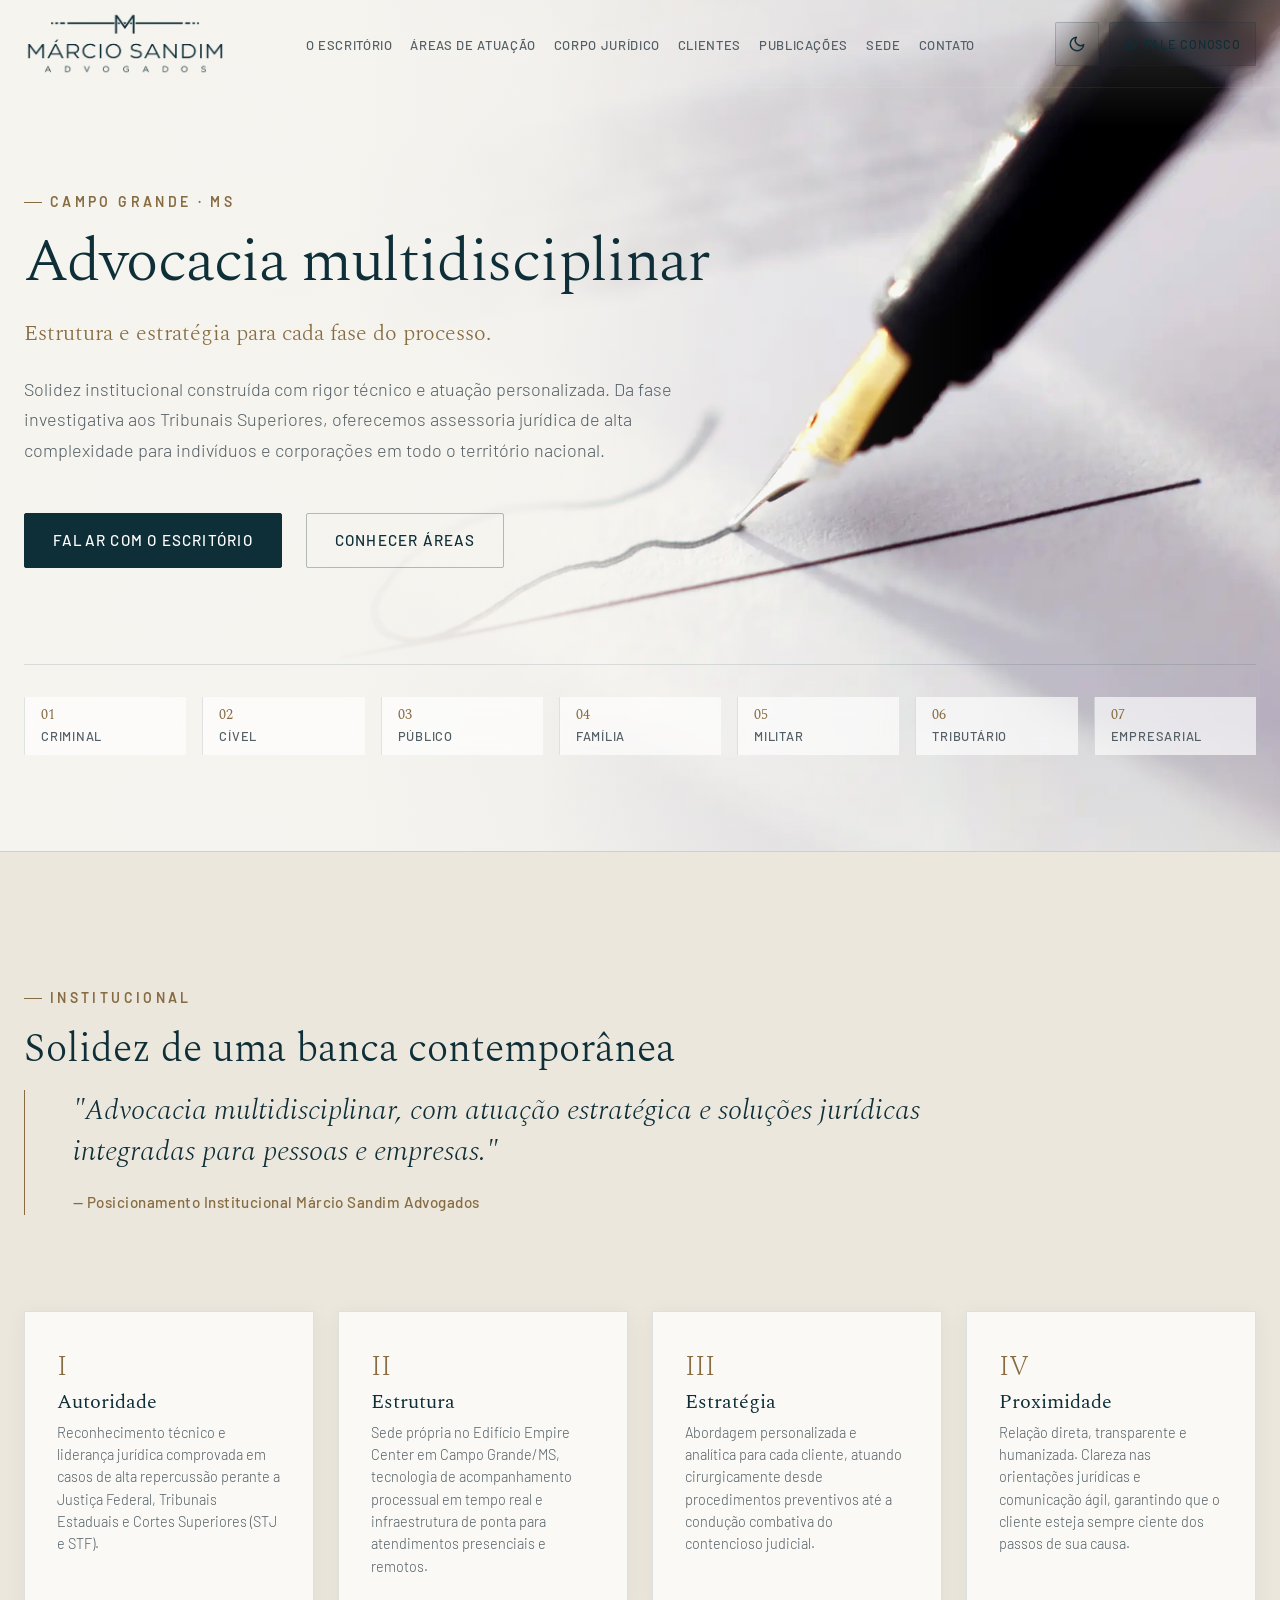
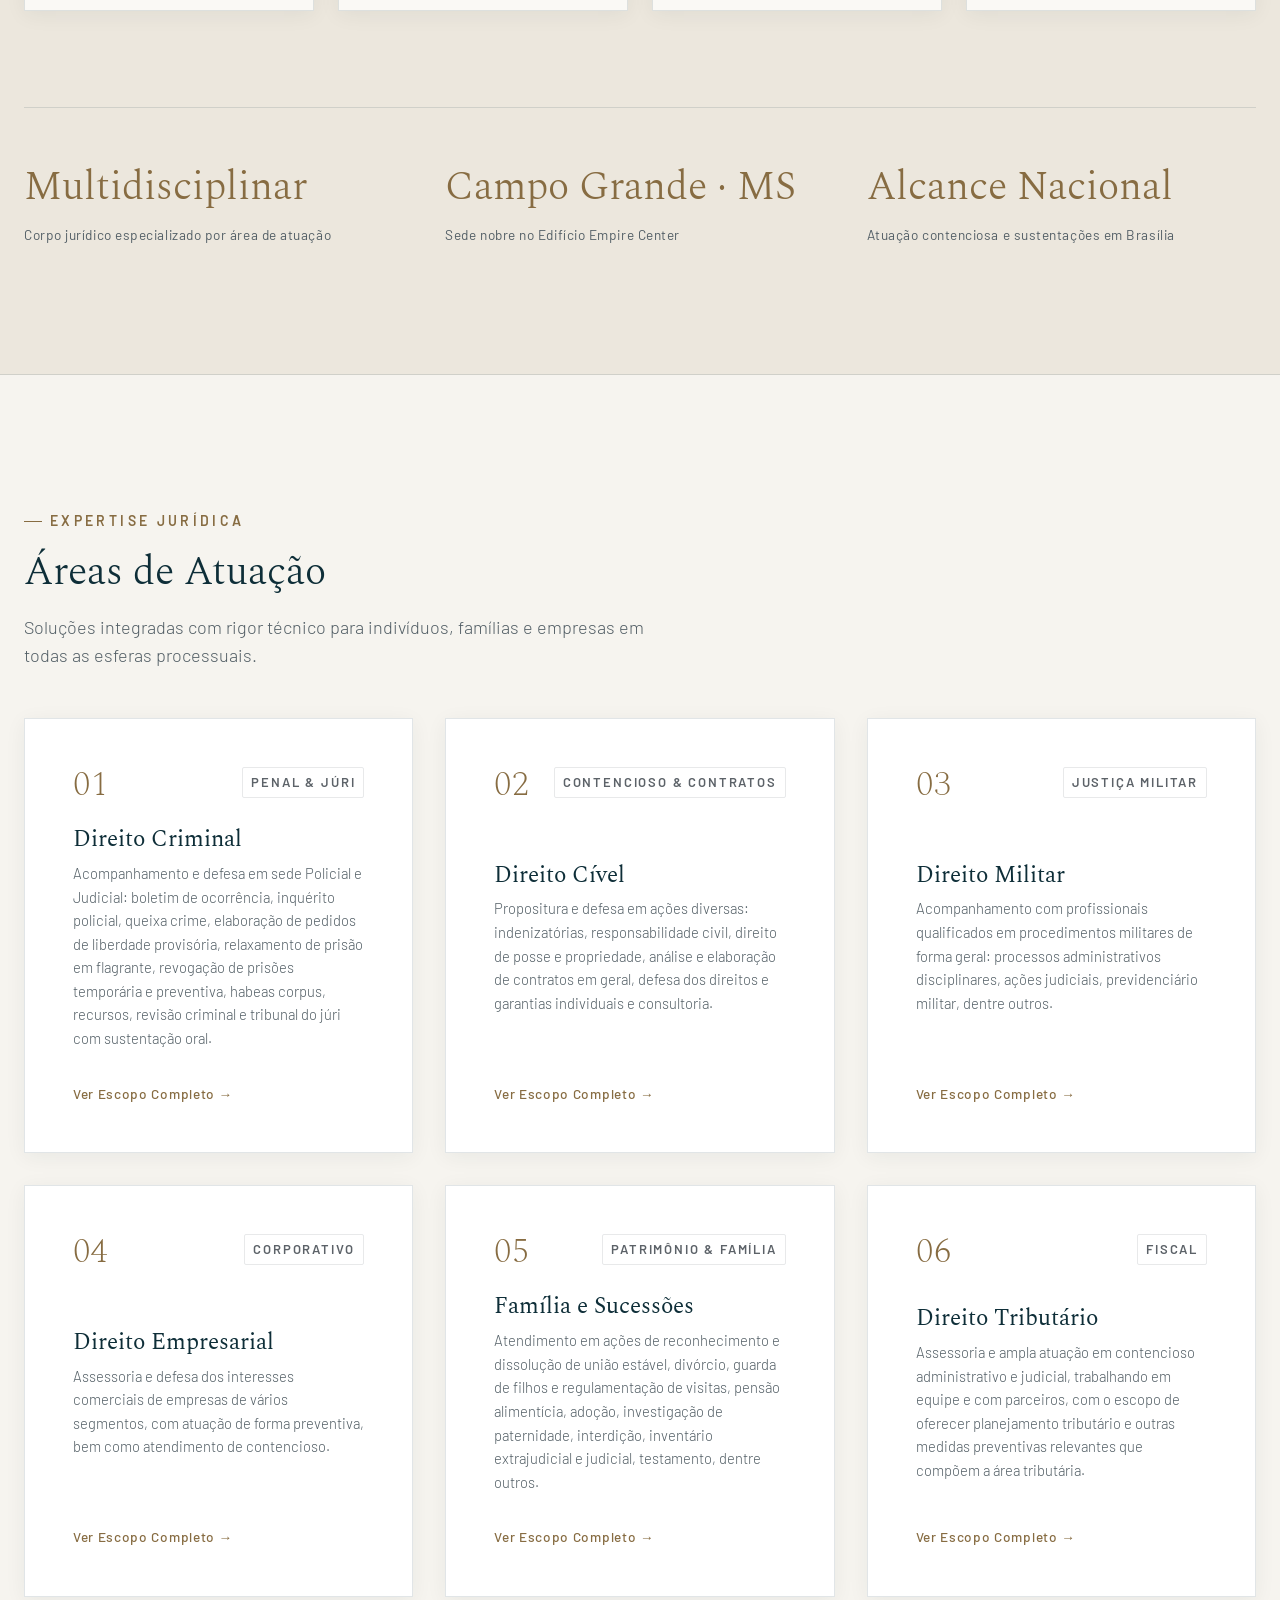
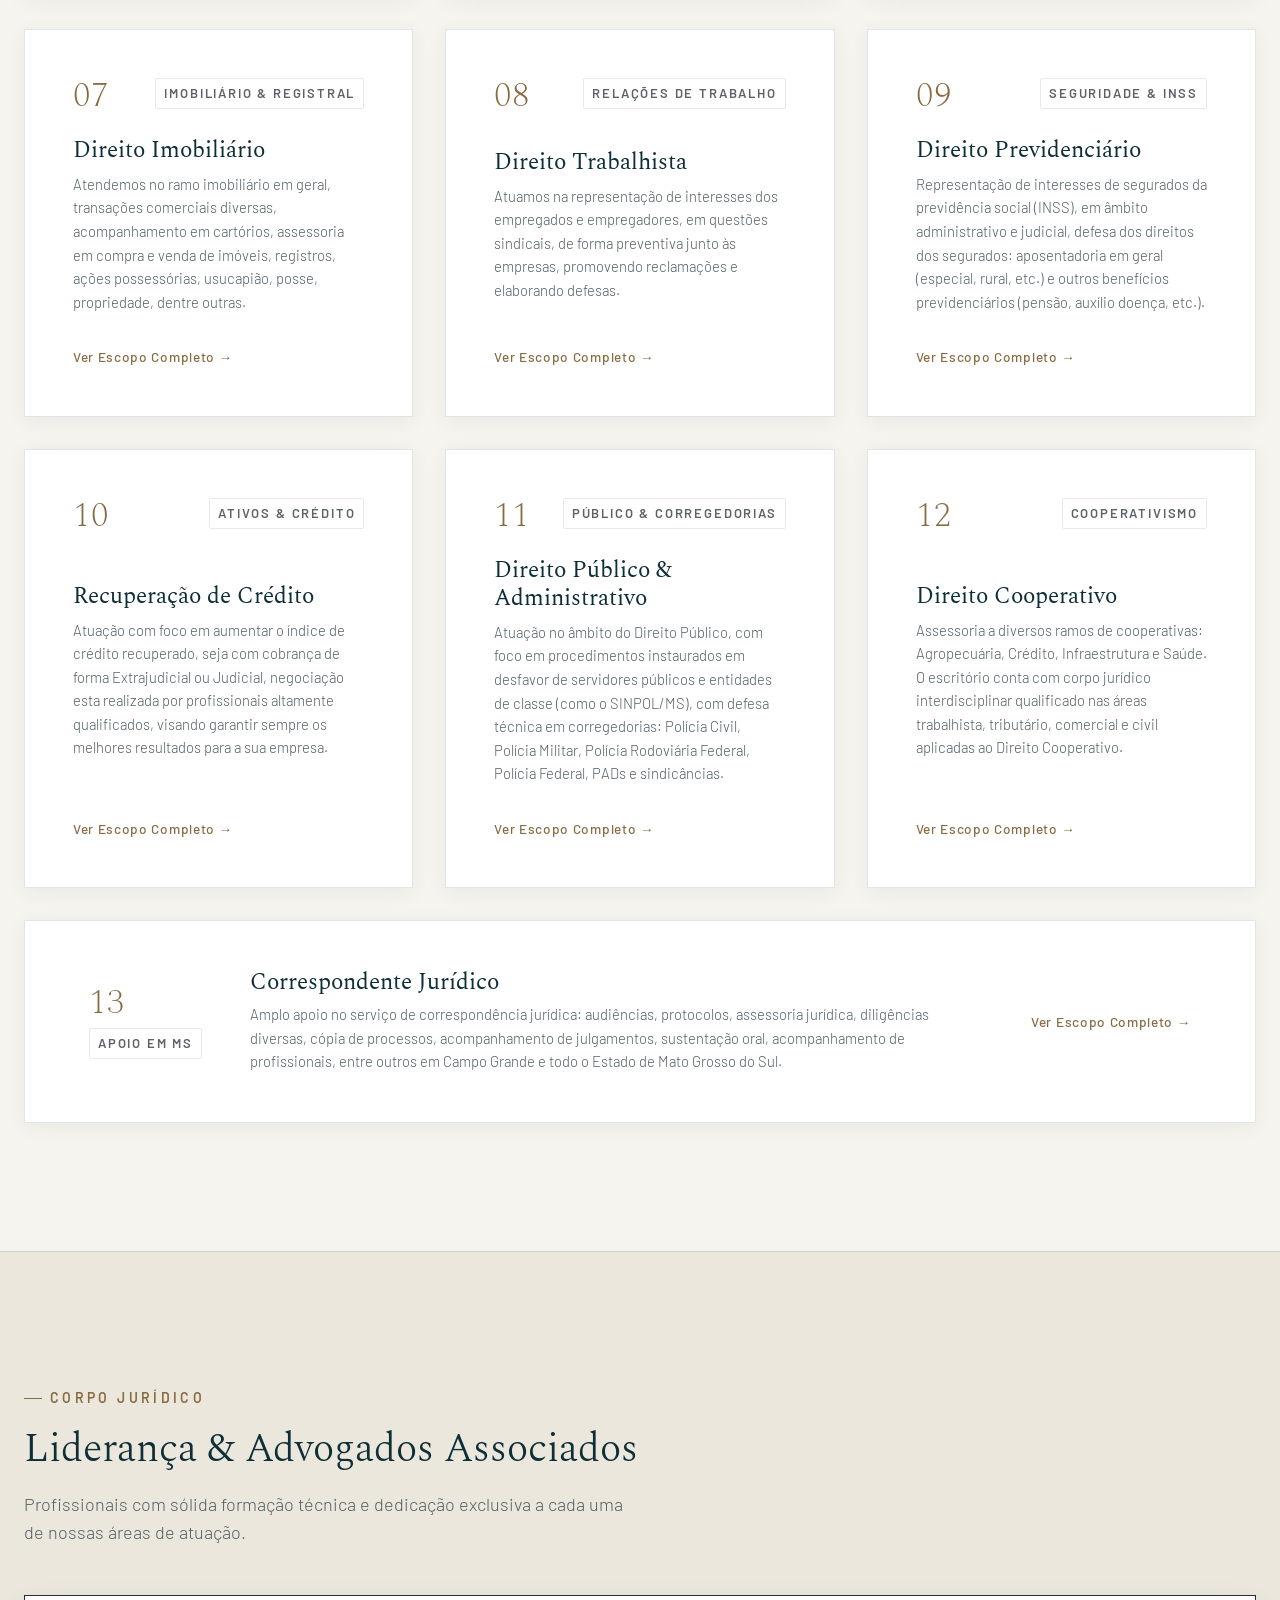
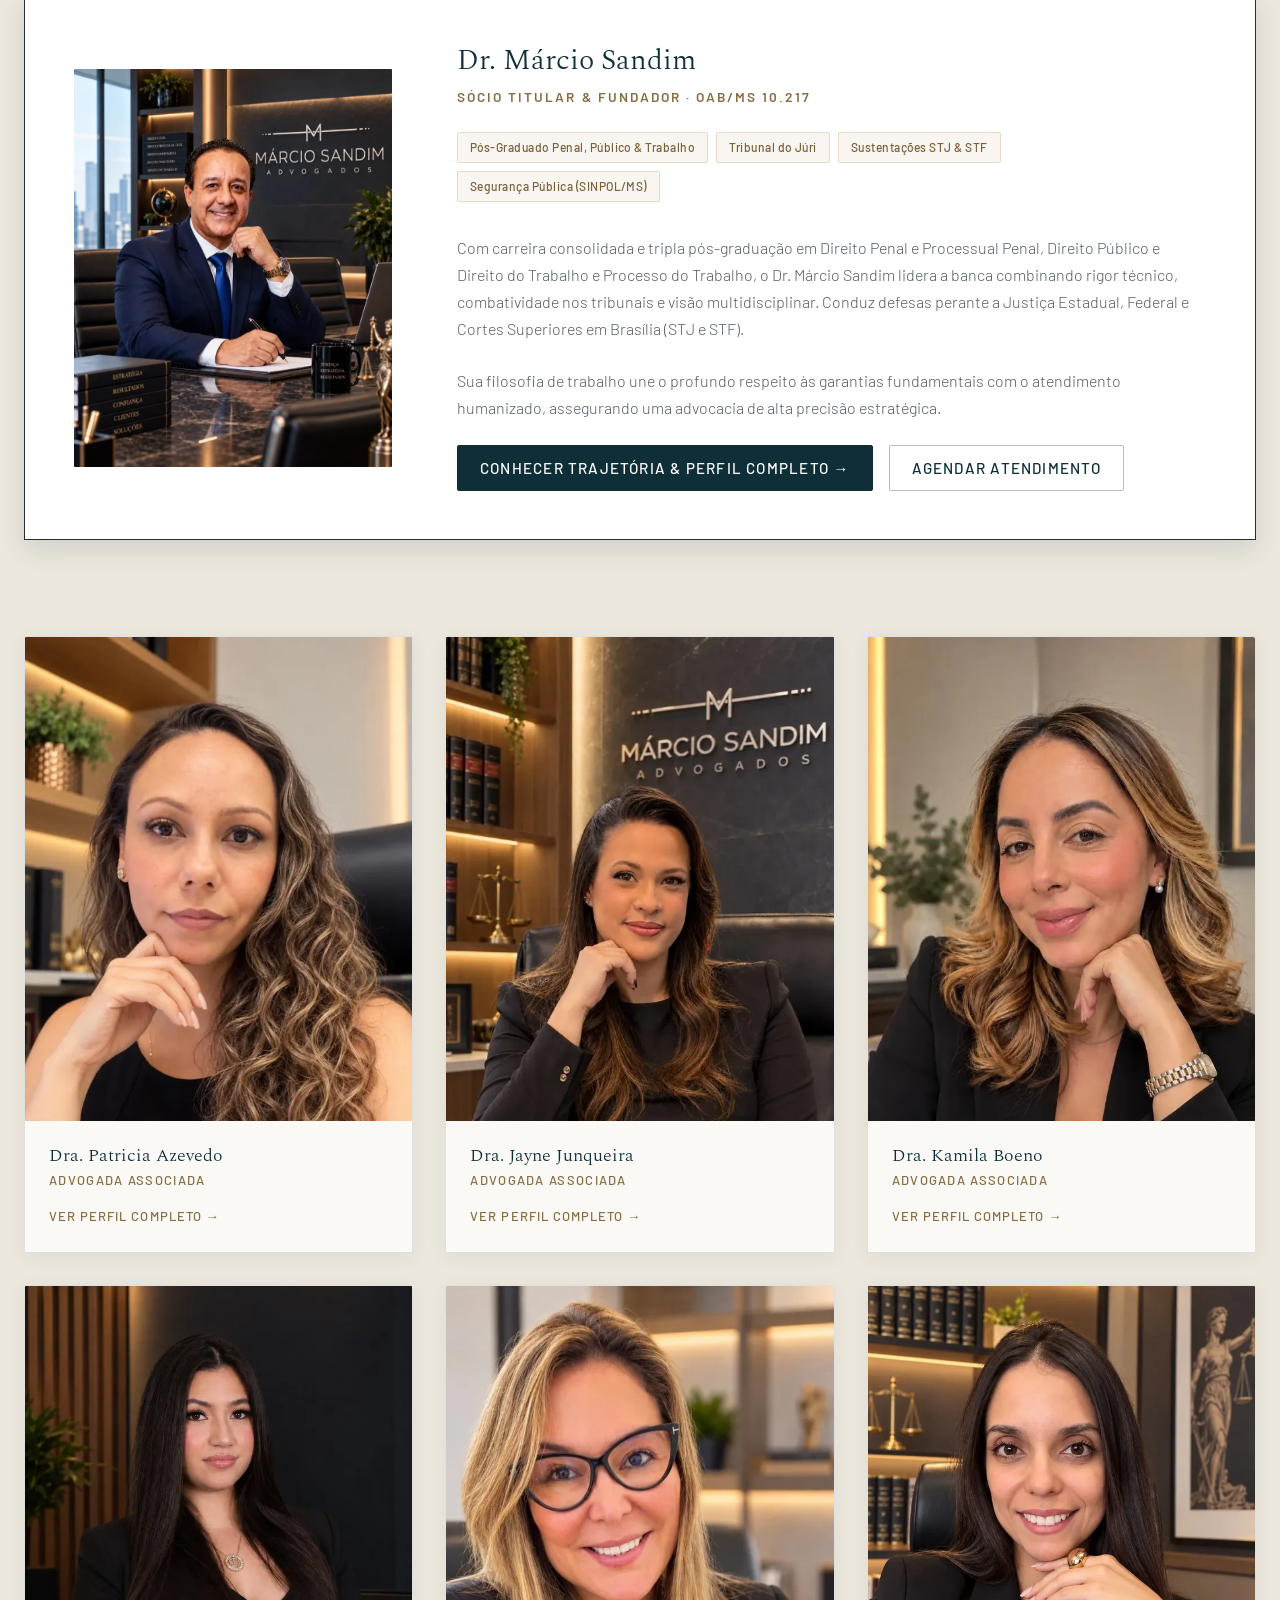
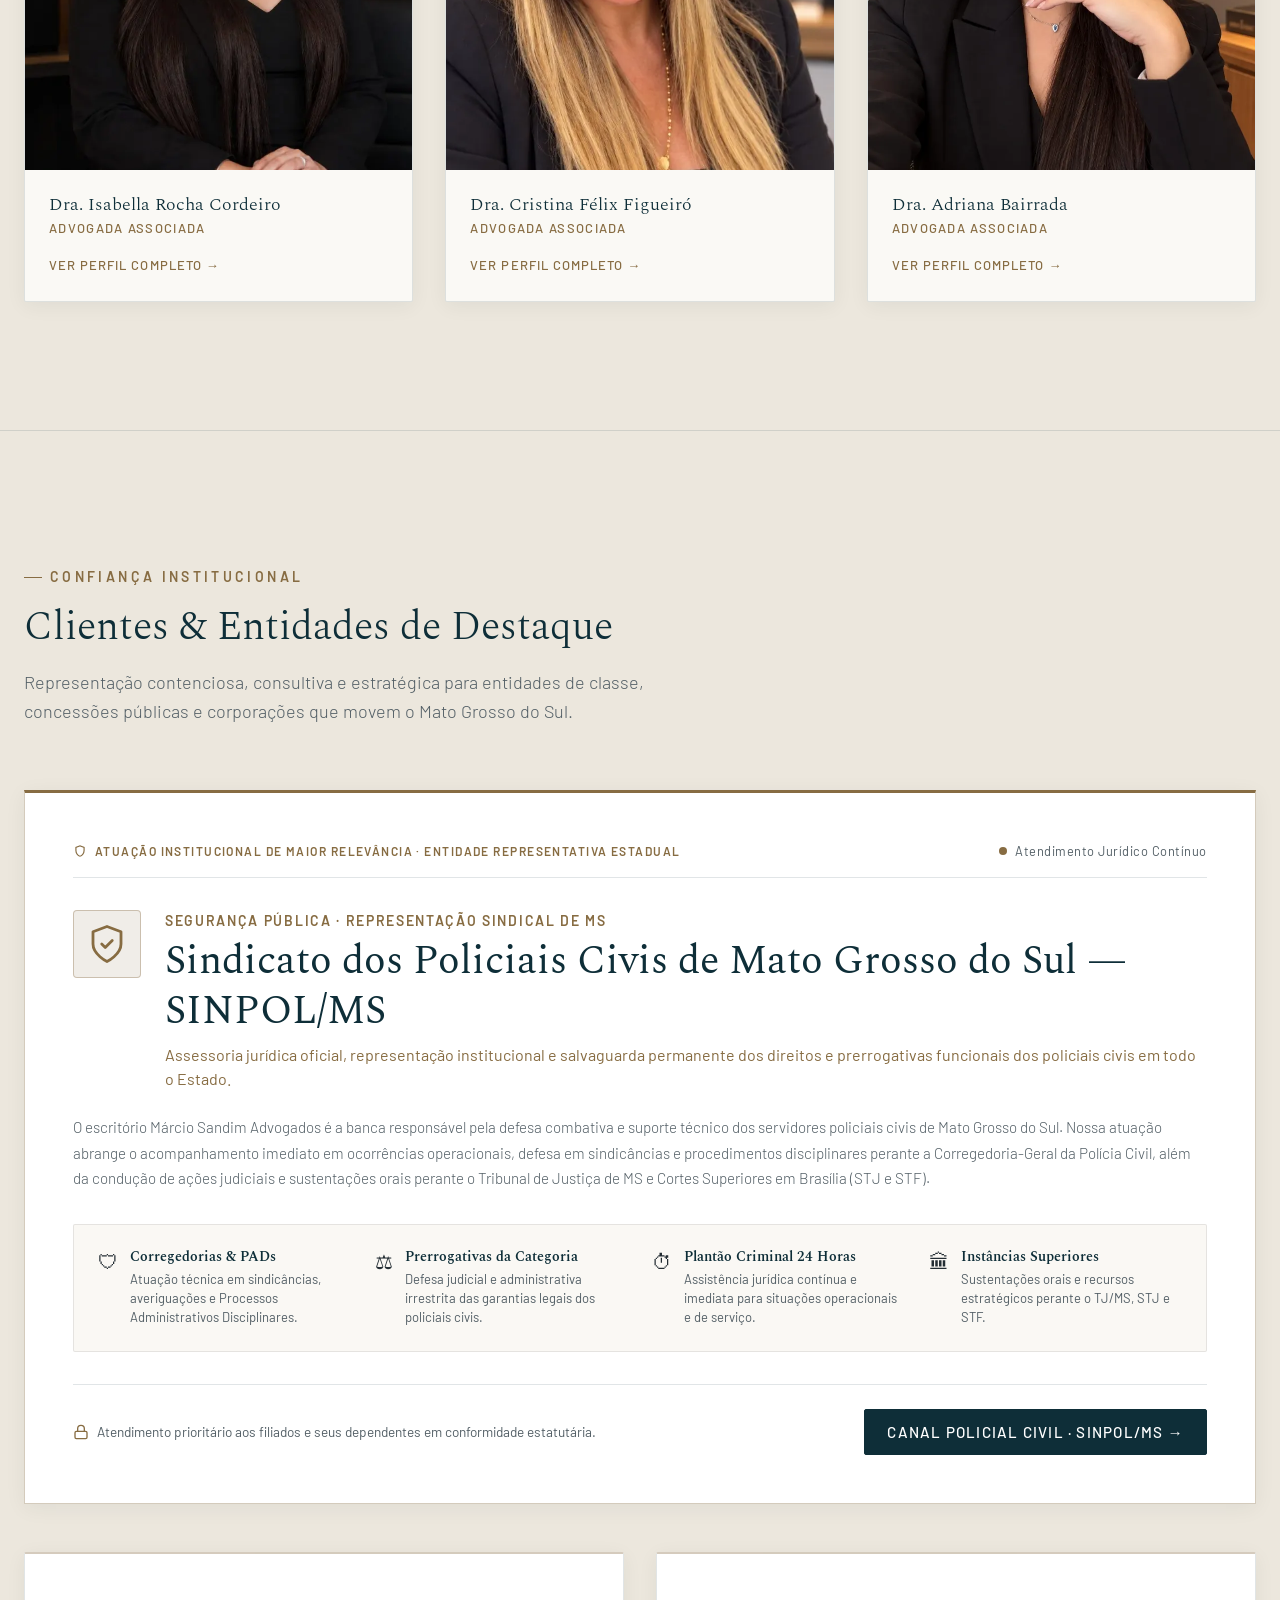
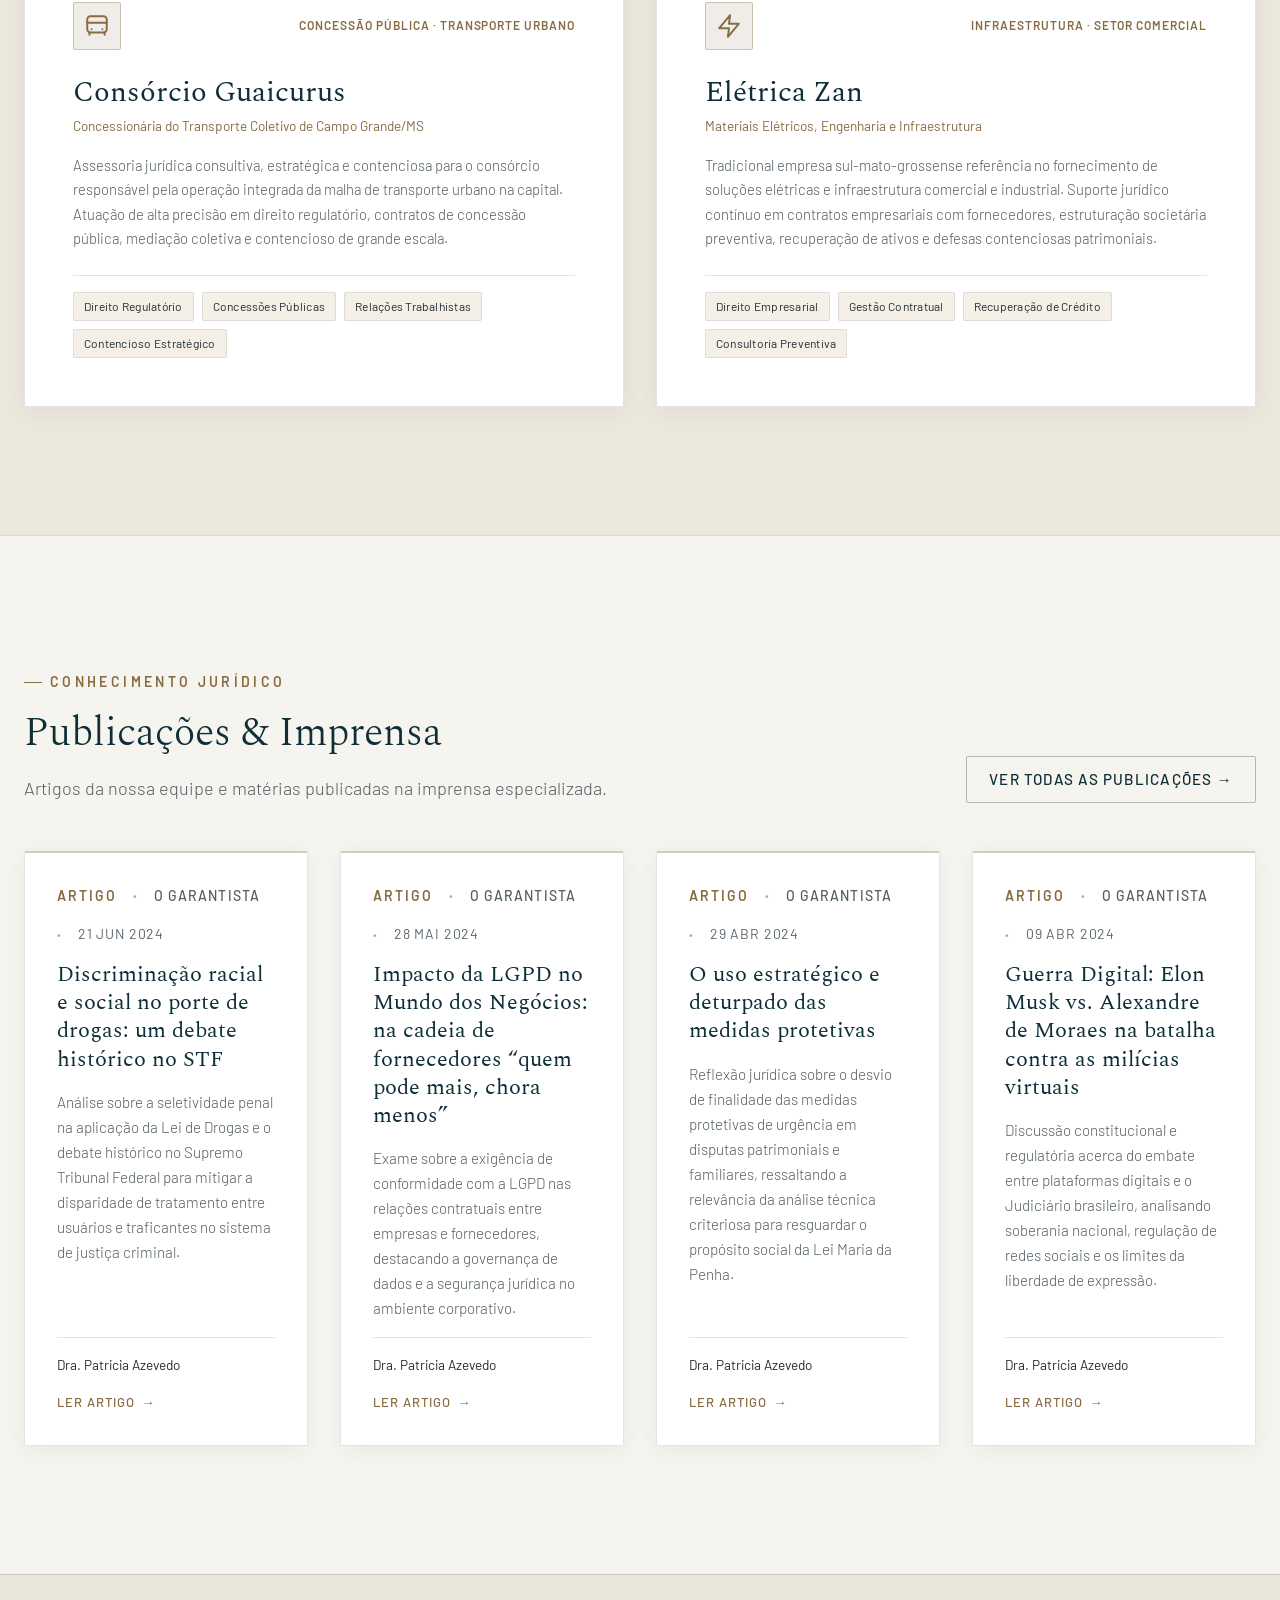
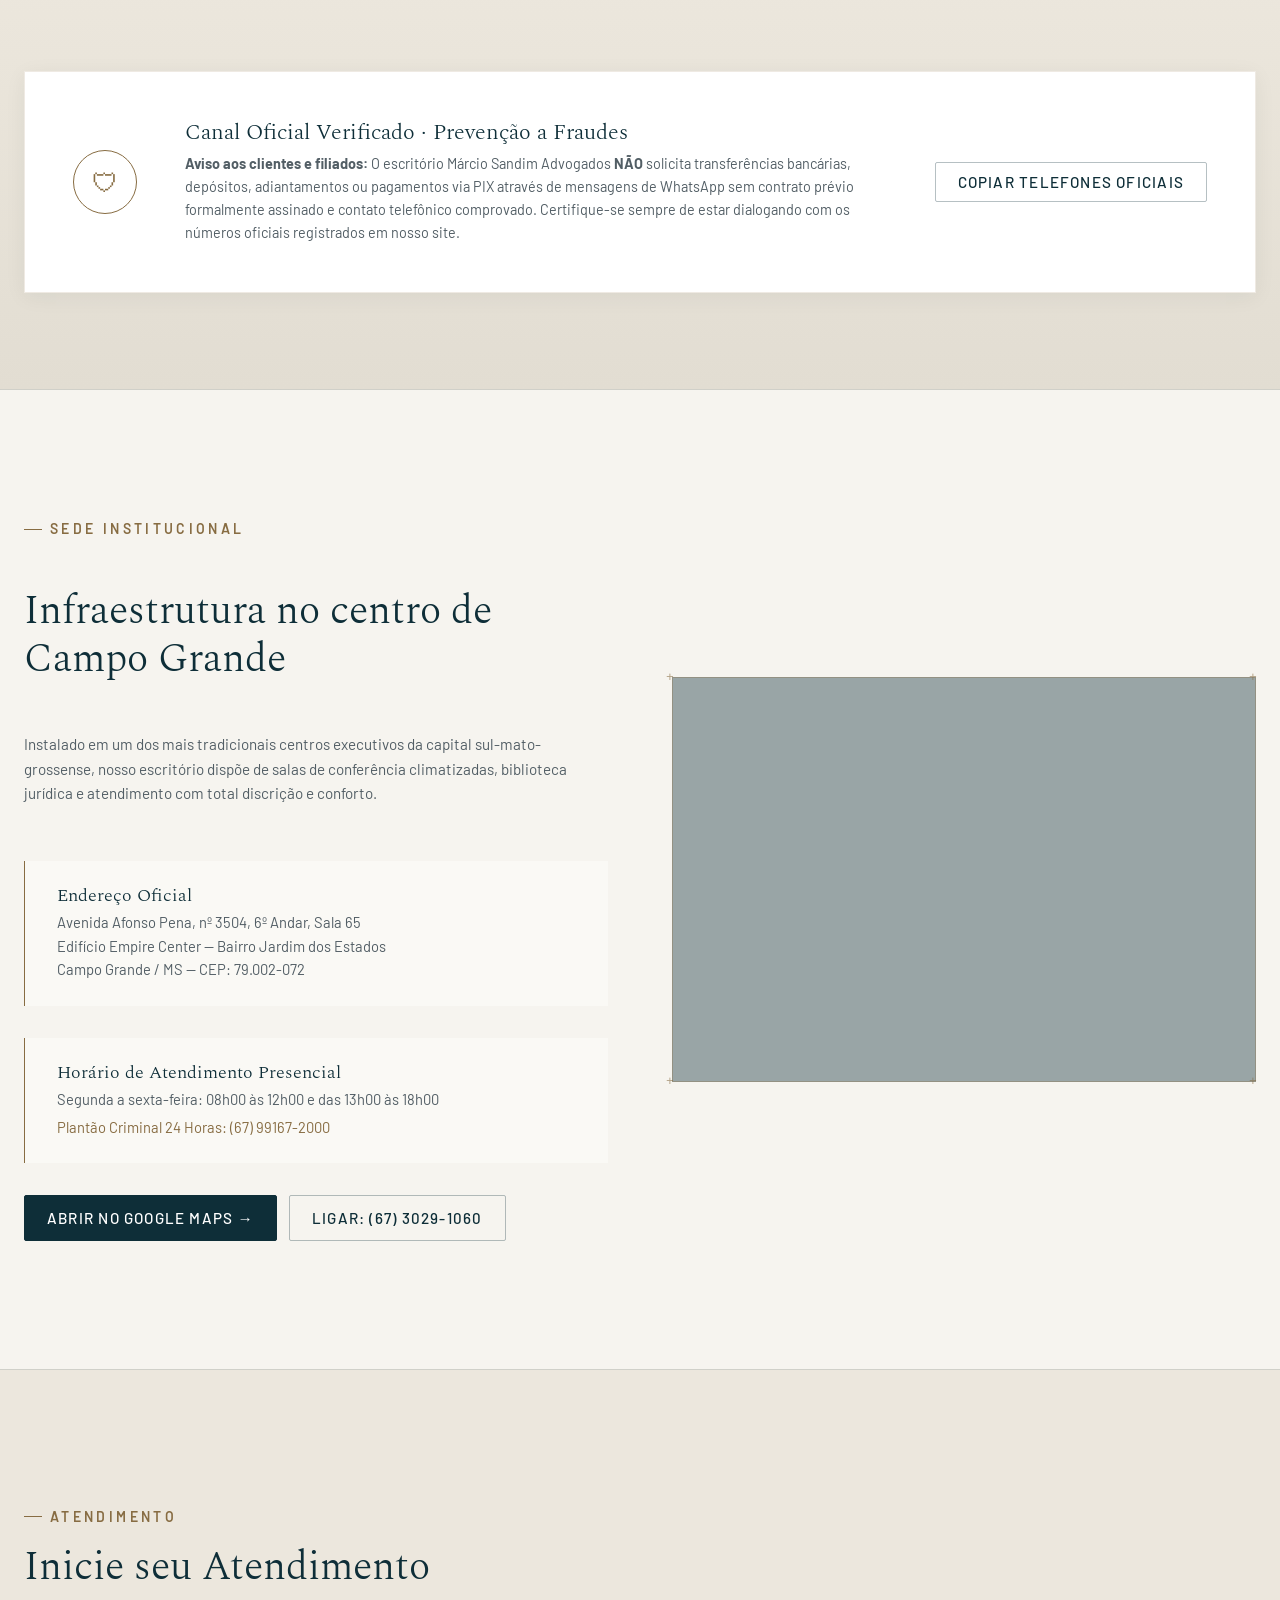
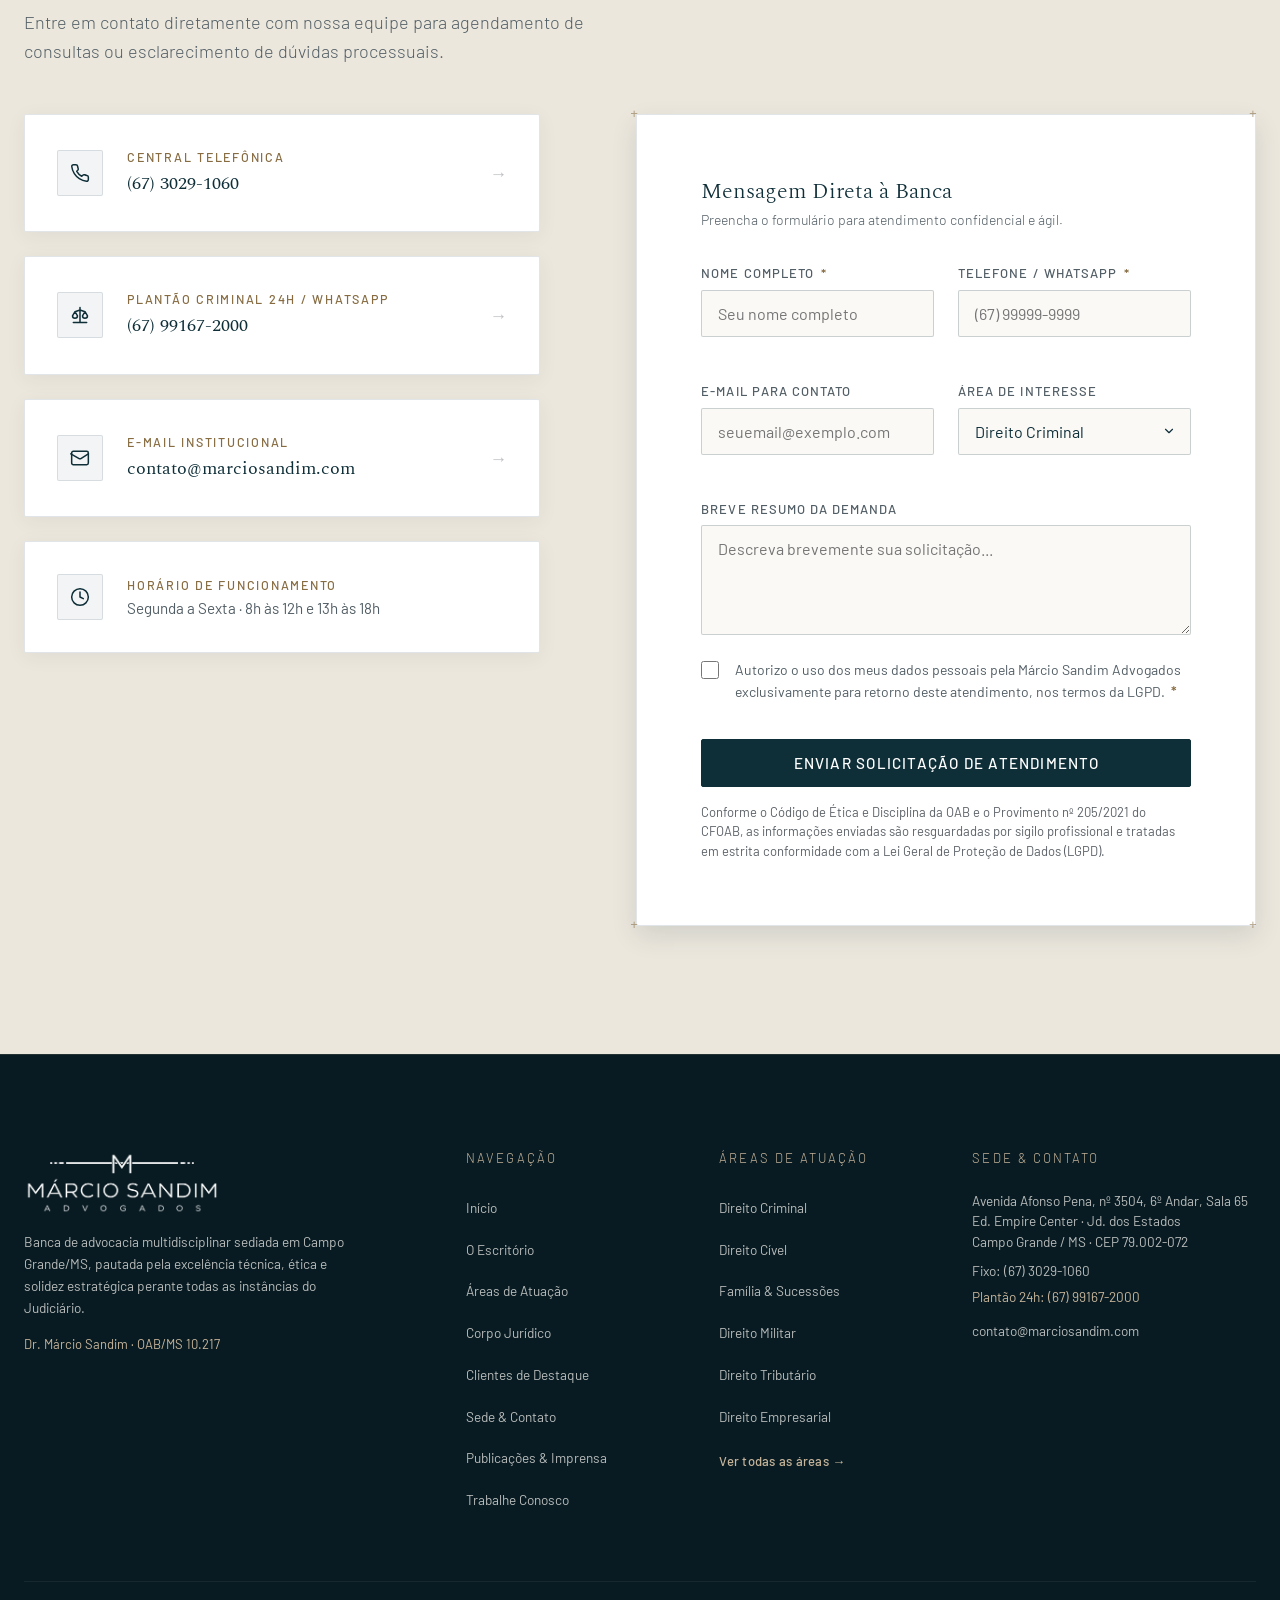
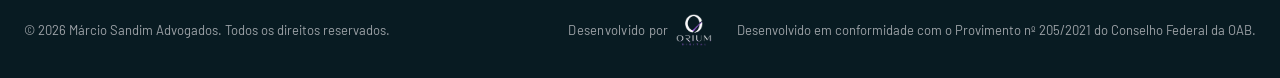
==== commit 766c4040: "polish: final audit pass (a11y, SEO, performance, security) - Accessibility: skip link, focus-visibl" ====
--- a/index.html
+++ b/index.html
@@ -5,41 +5,40 @@
   <meta name="viewport" content="width=device-width, initial-scale=1.0">
   <meta http-equiv="X-UA-Compatible" content="IE=edge">
   
-  <title>Márcio Sandim Advogados | Advocacia Multidisciplinar em Campo Grande - MS</title>
-  <meta name="description" content="Banca de advocacia multidisciplinar sediada em Campo Grande/MS. Atuação estratégica em Direito Criminal, Cível, Família, Militar, Tributário e Empresarial.">
+  <title>Márcio Sandim Advogados | Advocacia em Campo Grande/MS</title>
+  <meta name="description" content="Banca de advocacia multidisciplinar em Campo Grande/MS. Atuação estratégica em Direito Criminal, Cível, Família, Militar, Tributário e Empresarial.">
   <meta name="keywords" content="advogado campo grande ms, marcio sandim advogados, advocacia criminal ms, direito civel, tributario, militar, empresarial, empire center afonso pena">
   <meta name="theme-color" content="#0E2E38">
   <meta name="color-scheme" content="dark light">
   
   <!-- Prevenção Instantânea de FOUC de Tema -->
-  <script>
-    (function() {
-      try {
-        var saved = localStorage.getItem('sandim_theme');
-        var prefersLight = window.matchMedia && window.matchMedia('(prefers-color-scheme: light)').matches;
-        var theme = saved || (prefersLight ? 'light' : 'dark');
-        document.documentElement.setAttribute('data-theme', theme);
-        var metaThemeColor = document.querySelector('meta[name="theme-color"]');
-        if (metaThemeColor) {
-          metaThemeColor.content = theme === 'light' ? '#F6F4EF' : '#0E2E38';
-        }
-      } catch (e) {}
-    })();
-  </script>
+  <script src="js/theme-init.js?v=1.0"></script>
   
-  <!-- Open Graph / Meta Compartilhamento -->
+  
+  <!-- SEO: canonical, Open Graph, Twitter Card e dados estruturados -->
+  <link rel="canonical" href="https://www.marciosandim.com/">
   <meta property="og:title" content="Márcio Sandim Advogados | Advocacia Multidisciplinar">
   <meta property="og:description" content="Estrutura e estratégia para cada fase do processo. Sede no Edifício Empire Center em Campo Grande/MS.">
   <meta property="og:type" content="website">
   <meta property="og:url" content="https://www.marciosandim.com/">
-  
+  <meta property="og:image" content="https://www.marciosandim.com/assets/images/hero-bg.jpg">
+  <meta property="og:locale" content="pt_BR">
+  <meta property="og:site_name" content="Márcio Sandim Advogados">
+  <meta name="twitter:card" content="summary_large_image">
+  <meta name="twitter:title" content="Márcio Sandim Advogados | Advocacia Multidisciplinar">
+  <meta name="twitter:description" content="Estrutura e estratégia para cada fase do processo. Sede no Edifício Empire Center em Campo Grande/MS.">
+  <meta name="twitter:image" content="https://www.marciosandim.com/assets/images/hero-bg.jpg">
+  <script type="application/ld+json">{"@context":"https://schema.org","@type":"LegalService","name":"Márcio Sandim Advogados","url":"https://www.marciosandim.com/","logo":"https://www.marciosandim.com/assets/images/marcio-sandim-logo-dark.png","image":"https://www.marciosandim.com/assets/images/hero-bg.jpg","telephone":"+55-67-3029-1060","email":"contato@marciosandim.com","address":{"@type":"PostalAddress","streetAddress":"Av. Afonso Pena, 3504, 6º Andar, Sala 65 - Ed. Empire Center","addressLocality":"Campo Grande","addressRegion":"MS","postalCode":"79002-072","addressCountry":"BR"},"openingHours":"Mo-Fr 08:00-12:00, Mo-Fr 13:00-18:00","areaServed":"BR"}</script>
+
   <!-- Fontes Oficiais do Design System (Spectral & Barlow) -->
   <link rel="preconnect" href="https://fonts.googleapis.com">
   <link rel="preconnect" href="https://fonts.gstatic.com" crossorigin>
-  <link href="https://fonts.googleapis.com/css2?family=Barlow:ital,wght@0,300;0,400;0,500;0,600;1,300;1,400&family=Spectral:ital,wght@0,200;0,300;0,400;0,500;1,300;1,400&display=swap" rel="stylesheet">
+  <link href="https://fonts.googleapis.com/css2?family=Barlow:wght@300;400;500;600&family=Spectral:ital,wght@0,200;0,300;0,400;1,300&display=swap" rel="stylesheet">
   
   <!-- Favicon -->
   <link rel="icon" type="image/svg+xml" href="assets/images/favicon.svg">
+  <link rel="apple-touch-icon" href="assets/images/apple-touch-icon.png">
+  <link rel="manifest" href="site.webmanifest">
   
   <!-- Resolução Imediata de Exibição do Logotipo por Tema (Zero Duplicação e Zero FOUC) -->
   <style>
@@ -55,11 +54,13 @@
     [data-theme="light"] .site-footer .brand-logo-dark { display: none !important; }
   </style>
   
+  <link rel="preload" as="image" type="image/webp" imagesrcset="assets/images/hero-bg-960.webp 960w, assets/images/hero-bg-1920.webp 1920w" imagesizes="100vw" fetchpriority="high">
   <!-- Estilos Globais -->
-  <link rel="stylesheet" href="css/variables.css?v=2.0">
-  <link rel="stylesheet" href="css/styles.css?v=2.9">
+  <link rel="stylesheet" href="css/variables.css?v=2.1">
+  <link rel="stylesheet" href="css/styles.css?v=3.4">
 </head>
 <body>
+  <a class="skip-link" href="#main">Pular para o conteúdo</a>
 
   <!-- ==========================================================================
        HEADER INSTITUCIONAL COM EFEITO VIDRO
@@ -67,8 +68,8 @@
   <header class="site-header" id="siteHeader">
     <div class="container header-container">
       <a href="#hero" class="brand-logo" aria-label="Márcio Sandim Advogados">
-        <img src="assets/images/marcio-sandim-logo-white.png?v=2.0" alt="Márcio Sandim Advogados" class="brand-logo-img brand-logo-white" width="178" height="58">
-        <img src="assets/images/marcio-sandim-logo-dark.png?v=2.0" alt="Márcio Sandim Advogados" class="brand-logo-img brand-logo-dark" width="178" height="58">
+        <img src="assets/images/marcio-sandim-logo-white.png?v=3" alt="Márcio Sandim Advogados" class="brand-logo-img brand-logo-white" width="178" height="58">
+        <img src="assets/images/marcio-sandim-logo-dark.png?v=3" alt="Márcio Sandim Advogados" class="brand-logo-img brand-logo-dark" width="178" height="58">
       </a>
 
       <!-- Menu Desktop -->
@@ -77,8 +78,8 @@
           <li><a href="#sobre" class="nav-link">O Escritório</a></li>
           <li><a href="#areas" class="nav-link">Áreas de Atuação</a></li>
           <li><a href="#equipe" class="nav-link">Corpo Jurídico</a></li>
+          <li><a href="#clientes" class="nav-link">Clientes</a></li>
           <li><a href="publicacoes.html" class="nav-link">Publicações</a></li>
-          <li><a href="#seguranca" class="nav-link">Segurança</a></li>
           <li><a href="#estrutura" class="nav-link">Sede</a></li>
           <li><a href="#contato" class="nav-link">Contato</a></li>
         </ul>
@@ -87,7 +88,7 @@
       <!-- Botões de Ação -->
       <div class="header-actions">
         <!-- Botão Minimalista de Troca de Tema (Emil Kowalski Guidelines) -->
-        <button id="themeToggle" class="theme-toggle" aria-label="Alternar tema visual" title="Alternar tema claro / escuro">
+        <button type="button" id="themeToggle" class="theme-toggle" title="Alternar tema claro / escuro">
           <span class="theme-toggle-sr">Alternar tema claro / escuro</span>
           <!-- Ícone Sol (Modo Escuro) -->
           <svg class="theme-icon icon-sun" width="20" height="20" viewBox="0 0 24 24" fill="none" stroke="currentColor" stroke-width="2" stroke-linecap="round" stroke-linejoin="round" aria-hidden="true">
@@ -107,13 +108,13 @@
           </svg>
         </button>
 
-        <a href="https://wa.me/5567991672000?text=Olá,%20gostaria%20de%20solicitar%20um%20atendimento%20com%20o%20escritório%20Márcio%20Sandim%20Advogados." target="_blank" rel="noopener" class="btn-header" aria-label="Falar com o Escritório Márcio Sandim Advogados via WhatsApp">
+        <a href="https://wa.me/5567991672000?text=Olá,%20gostaria%20de%20solicitar%20um%20atendimento%20com%20o%20escritório%20Márcio%20Sandim%20Advogados." target="_blank" rel="noopener" class="btn-header" aria-label="Fale Conosco pelo WhatsApp">
           <svg width="14" height="14" viewBox="0 0 24 24" fill="currentColor" aria-hidden="true">
             <path d="M12.04 2c-5.46 0-9.91 4.45-9.91 9.91 0 1.75.46 3.45 1.32 4.95L2.05 22l5.25-1.38c1.45.79 3.08 1.21 4.74 1.21 5.46 0 9.91-4.45 9.91-9.91 0-2.65-1.03-5.14-2.9-7.01A9.816 9.816 0 0 0 12.04 2zm.01 1.67c2.2 0 4.26.86 5.82 2.42a8.225 8.225 0 0 1 2.41 5.83c0 4.54-3.7 8.24-8.24 8.24-1.48 0-2.93-.4-4.2-1.15l-.3-.18-3.12.82.83-3.04-.2-.31a8.196 8.196 0 0 1-1.26-4.38c0-4.54 3.7-8.24 8.24-8.24zm4.52 11.66c-.25-.13-1.47-.72-1.7-.81-.23-.08-.39-.13-.56.13-.17.25-.64.81-.79.97-.14.17-.29.19-.54.06-.25-.13-1.06-.39-2.03-1.25-.75-.67-1.26-1.5-1.41-1.75-.15-.25-.02-.39.11-.51.11-.11.25-.29.37-.44.13-.14.17-.25.25-.42.08-.17.04-.31-.02-.44-.06-.12-.56-1.35-.77-1.85-.2-.49-.41-.42-.56-.43h-.48c-.17 0-.44.06-.67.31-.23.25-.88.86-.88 2.1 0 1.24.9 2.44 1.03 2.61.13.17 1.77 2.7 4.29 3.79.6.26 1.07.41 1.44.53.6.19 1.15.16 1.58.1.48-.07 1.47-.6 1.68-1.18.21-.58.21-1.07.15-1.18-.07-.12-.22-.19-.47-.32z"/>
           </svg>
           <span>Fale Conosco</span>
         </a>
-        <button class="menu-toggle" aria-label="Abrir Menu" id="menuToggle">
+        <button class="menu-toggle" id="menuToggle" aria-label="Abrir menu" aria-expanded="false" aria-controls="mobileDrawer">
           <span></span>
           <span></span>
           <span></span>
@@ -123,22 +124,22 @@
   </header>
 
   <!-- Menu Drawer Mobile -->
-  <div class="mobile-drawer" id="mobileDrawer">
+  <div class="mobile-drawer" id="mobileDrawer" role="dialog" aria-modal="true" aria-label="Menu de navegação" inert>
     <button class="drawer-close" id="drawerClose" aria-label="Fechar Menu">&times;</button>
     <ul class="drawer-nav">
-      <li><a href="#sobre" class="drawer-link">01 · O Escritório <span>&rarr;</span></a></li>
-      <li><a href="#areas" class="drawer-link">02 · Áreas de Atuação <span>&rarr;</span></a></li>
-      <li><a href="#equipe" class="drawer-link">03 · Corpo Jurídico <span>&rarr;</span></a></li>
-      <li><a href="#seguranca" class="drawer-link">04 · Canal Verificado <span>&rarr;</span></a></li>
-      <li><a href="#estrutura" class="drawer-link">05 · Sede & Localização <span>&rarr;</span></a></li>
-      <li><a href="#contato" class="drawer-link">06 · Contato & Agendamento <span>&rarr;</span></a></li>
-      <li><a href="publicacoes.html" class="drawer-link">07 · Publicações <span>&rarr;</span></a></li>
-      <li><a href="trabalhe-conosco.html" class="drawer-link">08 · Trabalhe Conosco <span>&rarr;</span></a></li>
+      <li><a href="#sobre" class="drawer-link">01 · O Escritório <span aria-hidden="true">&rarr;</span></a></li>
+      <li><a href="#areas" class="drawer-link">02 · Áreas de Atuação <span aria-hidden="true">&rarr;</span></a></li>
+      <li><a href="#equipe" class="drawer-link">03 · Corpo Jurídico <span aria-hidden="true">&rarr;</span></a></li>
+      <li><a href="#clientes" class="drawer-link">04 · Clientes &amp; Entidades <span aria-hidden="true">&rarr;</span></a></li>
+      <li><a href="publicacoes.html" class="drawer-link">05 · Publicações <span aria-hidden="true">&rarr;</span></a></li>
+      <li><a href="#estrutura" class="drawer-link">06 · Sede &amp; Localização <span aria-hidden="true">&rarr;</span></a></li>
+      <li><a href="#contato" class="drawer-link">07 · Contato &amp; Agendamento <span aria-hidden="true">&rarr;</span></a></li>
+      <li><a href="trabalhe-conosco.html" class="drawer-link">08 · Trabalhe Conosco <span aria-hidden="true">&rarr;</span></a></li>
     </ul>
-    <div class="drawer-footer" style="padding-top: 24px; border-top: 1px solid rgba(255,255,255,0.1);">
-      <div style="display: flex; align-items: center; justify-content: space-between; margin-bottom: 16px;">
-        <span style="font-size: 0.85rem; color: var(--text-light-muted);">Tema Visual</span>
-        <button class="theme-toggle theme-toggle-mobile" aria-label="Alternar tema visual" title="Alternar tema claro / escuro">
+    <div class="drawer-footer">
+      <div class="drawer-theme-row">
+        <span class="drawer-theme-label">Tema Visual</span>
+        <button type="button" class="theme-toggle theme-toggle-mobile" title="Alternar tema claro / escuro">
           <span class="theme-toggle-sr">Alternar tema claro / escuro</span>
           <svg class="theme-icon icon-sun" width="20" height="20" viewBox="0 0 24 24" fill="none" stroke="currentColor" stroke-width="2" stroke-linecap="round" stroke-linejoin="round" aria-hidden="true">
             <circle cx="12" cy="12" r="5"></circle>
@@ -156,20 +157,23 @@
           </svg>
         </button>
       </div>
-      <p style="font-size: 0.8rem; color: var(--color-champagne); text-transform: uppercase; letter-spacing: 0.1em; margin-bottom: 8px;">Atendimento Oficial</p>
-      <p style="font-size: 0.9rem; color: var(--text-light-muted); margin-bottom: 16px;">Campo Grande · MS<br>(67) 3029-1060 | (67) 99167-2000</p>
-      <a href="https://wa.me/5567991672000" target="_blank" class="btn btn-primary" style="width: 100%; text-align: center;">WhatsApp Oficial</a>
+      <p class="drawer-kicker">Atendimento Oficial</p>
+      <p class="drawer-contact">Campo Grande · MS<br>(67) 3029-1060 | (67) 99167-2000</p>
+      <a href="https://wa.me/5567991672000" target="_blank" class="btn btn-primary btn-block" rel="noopener">WhatsApp Oficial</a>
     </div>
   </div>
 
-  <main>
+  <main id="main" tabindex="-1">
     <!-- ==========================================================================
          HERO SECTION
          ========================================================================== -->
     <section class="hero-section" id="hero">
       <!-- Background Fotográfico Institucional (Caneta-tinteiro & Assinatura) -->
       <div class="hero-bg-media" aria-hidden="true">
-        <img src="assets/images/hero-bg.jpg" alt="" class="hero-bg-img" fetchpriority="high">
+        <picture>
+          <source type="image/webp" srcset="assets/images/hero-bg-960.webp 960w, assets/images/hero-bg-1920.webp 1920w" sizes="100vw">
+          <img src="assets/images/hero-bg.jpg?v=3" alt="" class="hero-bg-img" width="1920" height="1280" fetchpriority="high" decoding="async">
+        </picture>
         <div class="hero-bg-overlay"></div>
       </div>
 
@@ -201,20 +205,24 @@
             <span class="tab-index">02</span>
             <span class="tab-title">Cível</span>
           </a>
+          <a href="#areas" class="quick-area-tab" data-area="11">
+            <span class="tab-index">03</span>
+            <span class="tab-title">Público</span>
+          </a>
+          <a href="#areas" class="quick-area-tab" data-area="05">
+            <span class="tab-index">04</span>
+            <span class="tab-title">Família</span>
+          </a>
           <a href="#areas" class="quick-area-tab" data-area="03">
-            <span class="tab-index">03</span>
-            <span class="tab-title">Família</span>
-          </a>
-          <a href="#areas" class="quick-area-tab" data-area="04">
-            <span class="tab-index">04</span>
+            <span class="tab-index">05</span>
             <span class="tab-title">Militar</span>
-          </a>
-          <a href="#areas" class="quick-area-tab" data-area="05">
-            <span class="tab-index">05</span>
-            <span class="tab-title">Tributário</span>
           </a>
           <a href="#areas" class="quick-area-tab" data-area="06">
             <span class="tab-index">06</span>
+            <span class="tab-title">Tributário</span>
+          </a>
+          <a href="#areas" class="quick-area-tab" data-area="04">
+            <span class="tab-index">07</span>
             <span class="tab-title">Empresarial</span>
           </a>
         </div>
@@ -296,7 +304,7 @@
           <div class="area-card" data-area="01">
             <div class="area-card-header">
               <span class="area-number">01</span>
-              <span class="area-tag">Penal & Júri</span>
+              <span class="area-tag">Penal &amp; Júri</span>
             </div>
             <div>
               <h3 class="area-title">Direito Criminal</h3>
@@ -309,7 +317,7 @@
           <div class="area-card" data-area="02">
             <div class="area-card-header">
               <span class="area-number">02</span>
-              <span class="area-tag">Contencioso & Contratos</span>
+              <span class="area-tag">Contencioso &amp; Contratos</span>
             </div>
             <div>
               <h3 class="area-title">Direito Cível</h3>
@@ -348,7 +356,7 @@
           <div class="area-card" data-area="05">
             <div class="area-card-header">
               <span class="area-number">05</span>
-              <span class="area-tag">Patrimônio & Família</span>
+              <span class="area-tag">Patrimônio &amp; Família</span>
             </div>
             <div>
               <h3 class="area-title">Família e Sucessões</h3>
@@ -374,7 +382,7 @@
           <div class="area-card" data-area="07">
             <div class="area-card-header">
               <span class="area-number">07</span>
-              <span class="area-tag">Imobiliário & Registral</span>
+              <span class="area-tag">Imobiliário &amp; Registral</span>
             </div>
             <div>
               <h3 class="area-title">Direito Imobiliário</h3>
@@ -400,7 +408,7 @@
           <div class="area-card" data-area="09">
             <div class="area-card-header">
               <span class="area-number">09</span>
-              <span class="area-tag">Seguridade & INSS</span>
+              <span class="area-tag">Seguridade &amp; INSS</span>
             </div>
             <div>
               <h3 class="area-title">Direito Previdenciário</h3>
@@ -413,7 +421,7 @@
           <div class="area-card" data-area="10">
             <div class="area-card-header">
               <span class="area-number">10</span>
-              <span class="area-tag">Ativos & Crédito</span>
+              <span class="area-tag">Ativos &amp; Crédito</span>
             </div>
             <div>
               <h3 class="area-title">Recuperação de Crédito</h3>
@@ -422,15 +430,15 @@
             <span class="area-action">Ver Escopo Completo &rarr;</span>
           </div>
 
-          <!-- 11. Administrativo -->
+          <!-- 11. Público e Administrativo -->
           <div class="area-card" data-area="11">
             <div class="area-card-header">
               <span class="area-number">11</span>
-              <span class="area-tag">Servidores & Corregedorias</span>
-            </div>
-            <div>
-              <h3 class="area-title">Direito Administrativo</h3>
-              <p class="area-scope">Atuação na área administrativa, especialmente em procedimentos instaurados em desfavor de servidores públicos, com atendimento especializado em âmbito de corregedorias: Polícia Civil, Polícia Militar, Polícia Rodoviária Federal, Polícia Federal, dentre outras.</p>
+              <span class="area-tag">Público &amp; Corregedorias</span>
+            </div>
+            <div>
+              <h3 class="area-title">Direito Público &amp; Administrativo</h3>
+              <p class="area-scope">Atuação no âmbito do Direito Público, com foco em procedimentos instaurados em desfavor de servidores públicos e entidades de classe (como o SINPOL/MS), com defesa técnica em corregedorias: Polícia Civil, Polícia Militar, Polícia Rodoviária Federal, Polícia Federal, PADs e sindicâncias.</p>
             </div>
             <span class="area-action">Ver Escopo Completo &rarr;</span>
           </div>
@@ -470,26 +478,45 @@
     <section class="section-team" id="equipe">
       <div class="container">
         <span class="kicker">Corpo Jurídico</span>
-        <h2 class="section-title">Liderança & Advogados Associados</h2>
+        <h2 class="section-title">Liderança &amp; Advogados Associados</h2>
         <p class="section-subtitle">Profissionais com sólida formação técnica e dedicação exclusiva a cada uma de nossas áreas de atuação.</p>
 
         <!-- Destaque Sócio Fundador -->
         <div class="leader-card">
           <div class="leader-photo">
-            <img src="assets/images/marcio-sandim-lider.jpg" alt="Dr. Márcio Sandim - Sócio Titular e Fundador" width="819" height="1024" loading="lazy">
+            <a href="marcio-sandim.html" title="Acessar trajetória e perfil completo do Dr. Márcio Sandim">
+              <picture>
+                <source srcset="assets/images/marcio-sandim-lider.webp?v=3" type="image/webp">
+                <img src="assets/images/marcio-sandim-lider.jpg?v=3" alt="Dr. Márcio Sandim - Sócio Titular e Fundador" width="819" height="1024" loading="lazy">
+              </picture>
+            </a>
           </div>
           <div class="leader-info">
-            <h3>Dr. Márcio Sandim</h3>
-            <span class="leader-badge">Sócio Titular / Fundador · OAB/MS 10.217</span>
+            <h3><a href="marcio-sandim.html" class="leader-name-link" title="Ver perfil completo">Dr. Márcio Sandim</a></h3>
+            <span class="leader-badge">Sócio Titular &amp; Fundador · OAB/MS 10.217</span>
+
+            <div class="leader-pills">
+              <span class="leader-pill">Pós-Graduado Penal, Público &amp; Trabalho</span>
+              <span class="leader-pill">Tribunal do Júri</span>
+              <span class="leader-pill">Sustentações STJ &amp; STF</span>
+              <span class="leader-pill">Segurança Pública (SINPOL/MS)</span>
+            </div>
+
             <p class="leader-bio">
-              Com carreira jurídica consolidada e destacada atuação no Direito Criminal e Processual Penal, o Dr. Márcio Sandim lidera a banca combinando rigor técnico, combatividade nos tribunais e visão multidisciplinar. Conduz defesas perante a Justiça Estadual, Federal e Cortes Superiores em Brasília (STJ e STF).
+              Com carreira consolidada e tripla pós-graduação em Direito Penal e Processual Penal, Direito Público e Direito do Trabalho e Processo do Trabalho, o Dr. Márcio Sandim lidera a banca combinando rigor técnico, combatividade nos tribunais e visão multidisciplinar. Conduz defesas perante a Justiça Estadual, Federal e Cortes Superiores em Brasília (STJ e STF).
             </p>
             <p class="leader-bio">
               Sua filosofia de trabalho une o profundo respeito às garantias fundamentais com o atendimento humanizado, assegurando uma advocacia de alta precisão estratégica.
             </p>
-            <a href="https://wa.me/5567991672000" target="_blank" class="btn btn-ghost btn-sm" style="margin-top: 8px;">
-              Agendar Atendimento com o Dr. Márcio Sandim
-            </a>
+
+            <div class="leader-actions">
+              <a href="marcio-sandim.html" class="btn btn-primary btn-sm">
+                Conhecer Trajetória &amp; Perfil Completo &rarr;
+              </a>
+              <a href="https://wa.me/5567991672000?text=Olá,%20gostaria%20de%20agendar%20um%20atendimento%20com%20o%20Dr.%20Márcio%20Sandim." target="_blank" rel="noopener" class="btn btn-ghost btn-sm">
+                Agendar Atendimento
+              </a>
+            </div>
           </div>
         </div>
 
@@ -498,10 +525,13 @@
           <!-- Dra. Patricia Azevedo -->
           <a href="patricia-azevedo.html" class="team-card team-card-link" aria-label="Acessar página e perfil completo da Dra. Patricia Azevedo">
             <div class="team-photo">
-              <img src="assets/images/PatriciaAzevedo.jpeg" alt="Dra. Patricia Azevedo - Advogada Associada" width="300" height="300" loading="lazy">
+              <picture>
+                <source srcset="assets/images/PatriciaAzevedo.webp?v=3" type="image/webp">
+                <img src="assets/images/PatriciaAzevedo.jpeg?v=3" alt="Dra. Patricia Azevedo - Advogada Associada" width="576" height="1024" loading="lazy">
+              </picture>
             </div>
             <div class="team-details">
-              <h4 class="team-name">Dra. Patricia Azevedo</h4>
+              <h3 class="team-name">Dra. Patricia Azevedo</h3>
               <p class="team-role">Advogada Associada</p>
               <span class="team-link-cta">Ver perfil completo &rarr;</span>
             </div>
@@ -510,10 +540,13 @@
           <!-- Dra. Jayne Junqueira -->
           <a href="jayne-junqueira.html" class="team-card team-card-link" aria-label="Acessar página e perfil completo da Dra. Jayne Junqueira">
             <div class="team-photo">
-              <img src="assets/images/JayneJunqueira.jpeg" alt="Dra. Jayne Junqueira - Advogada Associada" width="300" height="300" loading="lazy">
+              <picture>
+                <source srcset="assets/images/JayneJunqueira.webp?v=3" type="image/webp">
+                <img src="assets/images/JayneJunqueira.jpeg?v=3" alt="Dra. Jayne Junqueira - Advogada Associada" width="576" height="1024" loading="lazy">
+              </picture>
             </div>
             <div class="team-details">
-              <h4 class="team-name">Dra. Jayne Junqueira</h4>
+              <h3 class="team-name">Dra. Jayne Junqueira</h3>
               <p class="team-role">Advogada Associada</p>
               <span class="team-link-cta">Ver perfil completo &rarr;</span>
             </div>
@@ -522,10 +555,13 @@
           <!-- Dra. Kamila Boeno -->
           <a href="kamila-boeno.html" class="team-card team-card-link" aria-label="Acessar página e perfil completo da Dra. Kamila Boeno">
             <div class="team-photo">
-              <img src="assets/images/KamilaBoeno.jpeg" alt="Dra. Kamila Boeno - Advogada Associada" width="300" height="300" loading="lazy">
+              <picture>
+                <source srcset="assets/images/KamilaBoeno.webp?v=3" type="image/webp">
+                <img src="assets/images/KamilaBoeno.jpeg?v=3" alt="Dra. Kamila Boeno - Advogada Associada" width="576" height="1024" loading="lazy">
+              </picture>
             </div>
             <div class="team-details">
-              <h4 class="team-name">Dra. Kamila Boeno</h4>
+              <h3 class="team-name">Dra. Kamila Boeno</h3>
               <p class="team-role">Advogada Associada</p>
               <span class="team-link-cta">Ver perfil completo &rarr;</span>
             </div>
@@ -535,10 +571,13 @@
           <!-- Dra. Isabella Rocha Cordeiro -->
           <a href="isabella-cordeiro.html" class="team-card team-card-link" aria-label="Acessar página e perfil completo da Dra. Isabella Rocha Cordeiro">
             <div class="team-photo">
-              <img src="assets/images/IsabellaCordeiro.jpeg" alt="Dra. Isabella Rocha Cordeiro - Advogada Associada" width="300" height="300" loading="lazy">
+              <picture>
+                <source srcset="assets/images/IsabellaCordeiro.webp?v=3" type="image/webp">
+                <img src="assets/images/IsabellaCordeiro.jpeg?v=3" alt="Dra. Isabella Rocha Cordeiro - Advogada Associada" width="682" height="1024" loading="lazy">
+              </picture>
             </div>
             <div class="team-details">
-              <h4 class="team-name">Dra. Isabella Rocha Cordeiro</h4>
+              <h3 class="team-name">Dra. Isabella Rocha Cordeiro</h3>
               <p class="team-role">Advogada Associada</p>
               <span class="team-link-cta">Ver perfil completo &rarr;</span>
             </div>
@@ -549,14 +588,189 @@
           <!-- Dra. Cristina Félix Figueiró -->
           <a href="cristina-figueiro.html" class="team-card team-card-link" aria-label="Acessar página e perfil completo da Dra. Cristina Félix Figueiró">
             <div class="team-photo">
-              <img src="assets/images/CristinaFigueiro.jpeg" alt="Dra. Cristina Félix Figueiró - Advogada Associada" width="300" height="300" loading="lazy">
+              <picture>
+                <source srcset="assets/images/CristinaFigueiro.webp?v=3" type="image/webp">
+                <img src="assets/images/CristinaFigueiro.jpeg?v=3" alt="Dra. Cristina Félix Figueiró - Advogada Associada" width="576" height="1024" loading="lazy">
+              </picture>
             </div>
             <div class="team-details">
-              <h4 class="team-name">Dra. Cristina Félix Figueiró</h4>
+              <h3 class="team-name">Dra. Cristina Félix Figueiró</h3>
               <p class="team-role">Advogada Associada</p>
               <span class="team-link-cta">Ver perfil completo &rarr;</span>
             </div>
           </a>
+
+          <!-- Dra. Adriana da Silva Bairrada -->
+          <a href="adriana-bairrada.html" class="team-card team-card-link" aria-label="Acessar página e perfil completo da Dra. Adriana da Silva Bairrada">
+            <div class="team-photo">
+              <picture>
+                <source srcset="assets/images/AdrianaBairrada.webp?v=3" type="image/webp">
+                <img src="assets/images/AdrianaBairrada.jpeg?v=3" alt="Dra. Adriana da Silva Bairrada - Advogada Associada" width="768" height="1024" loading="lazy">
+              </picture>
+            </div>
+            <div class="team-details">
+              <h3 class="team-name">Dra. Adriana Bairrada</h3>
+              <p class="team-role">Advogada Associada</p>
+              <span class="team-link-cta">Ver perfil completo &rarr;</span>
+            </div>
+          </a>
+        </div>
+      </div>
+    </section>
+
+    <!-- ==========================================================================
+         SEÇÃO CLIENTES & CONFIANÇA INSTITUCIONAL
+         ========================================================================== -->
+    <section class="section-clients" id="clientes">
+      <div class="container">
+        <div class="clients-header">
+          <span class="kicker">Confiança Institucional</span>
+          <h2 class="section-title">Clientes &amp; Entidades de Destaque</h2>
+          <p class="section-subtitle">
+            Representação contenciosa, consultiva e estratégica para entidades de classe, concessões públicas e corporações que movem o Mato Grosso do Sul.
+          </p>
+        </div>
+
+        <!-- DESTAQUE PRINCIPAL: SINPOL/MS (SINDICATO DOS POLICIAIS CIVIS) -->
+        <div class="client-featured-card">
+          <div class="client-featured-badge-bar">
+            <span class="client-featured-badge">
+              <svg width="14" height="14" viewBox="0 0 24 24" fill="currentColor" aria-hidden="true">
+                <path d="M12 2L4 5v6.09c0 5.05 3.41 9.76 8 10.91 4.59-1.15 8-5.86 8-10.91V5l-8-3zm0 2.18l6 2.25v4.66c0 4.1-2.67 7.94-6 9.01-3.33-1.07-6-4.91-6-9.01V6.43l6-2.25z"/>
+              </svg>
+              Atuação Institucional de Maior Relevância &middot; Entidade Representativa Estadual
+            </span>
+            <span class="client-status-indicator">
+              <span class="pulse-dot"></span> Atendimento Jurídico Contínuo
+            </span>
+          </div>
+
+          <div class="client-featured-body">
+            <div class="client-featured-main">
+              <div class="client-featured-header">
+                <div class="client-emblem-badge" aria-hidden="true">
+                  <!-- Escudo Heráldico da Polícia Civil & Justiça -->
+                  <svg width="42" height="42" viewBox="0 0 24 24" fill="none" stroke="currentColor" stroke-width="1.6" stroke-linecap="round" stroke-linejoin="round">
+                    <path d="M12 22s8-4 8-10V5l-8-3-8 3v7c0 6 8 10 8 10z"/>
+                    <path d="m9 12 2 2 4-4"/>
+                  </svg>
+                </div>
+                <div>
+                  <span class="client-segment">Segurança Pública &middot; Representação Sindical de MS</span>
+                  <h3 class="client-featured-title">Sindicato dos Policiais Civis de Mato Grosso do Sul &mdash; SINPOL/MS</h3>
+                  <p class="client-featured-lead">
+                    Assessoria jurídica oficial, representação institucional e salvaguarda permanente dos direitos e prerrogativas funcionais dos policiais civis em todo o Estado.
+                  </p>
+                </div>
+              </div>
+
+              <p class="client-featured-desc">
+                O escritório Márcio Sandim Advogados é a banca responsável pela defesa combativa e suporte técnico dos servidores policiais civis de Mato Grosso do Sul. Nossa atuação abrange o acompanhamento imediato em ocorrências operacionais, defesa em sindicâncias e procedimentos disciplinares perante a Corregedoria-Geral da Polícia Civil, além da condução de ações judiciais e sustentações orais perante o Tribunal de Justiça de MS e Cortes Superiores em Brasília (STJ e STF).
+              </p>
+
+              <!-- Grid de Destaques SINPOL -->
+              <div class="client-highlights-grid">
+                <div class="client-highlight-item">
+                  <div class="highlight-icon" aria-hidden="true">&#128737;</div>
+                  <div>
+                    <h4>Corregedorias &amp; PADs</h4>
+                    <p>Atuação técnica em sindicâncias, averiguações e Processos Administrativos Disciplinares.</p>
+                  </div>
+                </div>
+                <div class="client-highlight-item">
+                  <div class="highlight-icon" aria-hidden="true">&#9878;</div>
+                  <div>
+                    <h4>Prerrogativas da Categoria</h4>
+                    <p>Defesa judicial e administrativa irrestrita das garantias legais dos policiais civis.</p>
+                  </div>
+                </div>
+                <div class="client-highlight-item">
+                  <div class="highlight-icon" aria-hidden="true">&#9201;</div>
+                  <div>
+                    <h4>Plantão Criminal 24 Horas</h4>
+                    <p>Assistência jurídica contínua e imediata para situações operacionais e de serviço.</p>
+                  </div>
+                </div>
+                <div class="client-highlight-item">
+                  <div class="highlight-icon" aria-hidden="true">&#127963;</div>
+                  <div>
+                    <h4>Instâncias Superiores</h4>
+                    <p>Sustentações orais e recursos estratégicos perante o TJ/MS, STJ e STF.</p>
+                  </div>
+                </div>
+              </div>
+
+              <!-- Rodapé do Card do SINPOL com Canal de Atendimento -->
+              <div class="client-featured-footer">
+                <div class="client-security-note">
+                  <svg width="16" height="16" viewBox="0 0 24 24" fill="none" stroke="currentColor" stroke-width="2" aria-hidden="true">
+                    <rect x="3" y="11" width="18" height="11" rx="2" ry="2"/>
+                    <path d="M7 11V7a5 5 0 0 1 10 0v4"/>
+                  </svg>
+                  <span>Atendimento prioritário aos filiados e seus dependentes em conformidade estatutária.</span>
+                </div>
+                <a href="https://wa.me/5567991672000?text=Olá,%20sou%20policial%20civil%20/%20filiado%20ao%20SINPOL-MS%20e%20gostaria%20de%20atendimento%20jurídico." target="_blank" rel="noopener" class="btn btn-primary btn-sm">
+                  Canal Policial Civil &middot; SINPOL/MS &rarr;
+                </a>
+              </div>
+            </div>
+          </div>
+        </div>
+
+        <!-- GRID DE CLIENTES CORPORATIVOS (CONSÓRCIO GUAICURUS & ELÉTRICA ZAN) -->
+        <div class="corporate-clients-grid">
+          <!-- Card Consórcio Guaicurus -->
+          <div class="corporate-client-card">
+            <div class="corporate-card-top">
+              <div class="corporate-icon-wrapper" aria-hidden="true">
+                <!-- Ícone Transporte & Ônibus Urbano -->
+                <svg width="26" height="26" viewBox="0 0 24 24" fill="none" stroke="currentColor" stroke-width="1.8" stroke-linecap="round" stroke-linejoin="round">
+                  <rect x="3" y="3" width="18" height="15" rx="3"/>
+                  <path d="M3 9h18"/>
+                  <path d="M7 15h.01"/>
+                  <path d="M17 15h.01"/>
+                  <path d="M5 18v2"/>
+                  <path d="M19 18v2"/>
+                </svg>
+              </div>
+              <span class="corporate-segment-tag">Concessão Pública &middot; Transporte Urbano</span>
+            </div>
+            <h3 class="corporate-client-title">Consórcio Guaicurus</h3>
+            <p class="corporate-client-role">Concessionária do Transporte Coletivo de Campo Grande/MS</p>
+            <p class="corporate-client-desc">
+              Assessoria jurídica consultiva, estratégica e contenciosa para o consórcio responsável pela operação integrada da malha de transporte urbano na capital. Atuação de alta precisão em direito regulatório, contratos de concessão pública, mediação coletiva e contencioso de grande escala.
+            </p>
+            <div class="corporate-pills">
+              <span class="corporate-pill">Direito Regulatório</span>
+              <span class="corporate-pill">Concessões Públicas</span>
+              <span class="corporate-pill">Relações Trabalhistas</span>
+              <span class="corporate-pill">Contencioso Estratégico</span>
+            </div>
+          </div>
+
+          <!-- Card Elétrica Zan -->
+          <div class="corporate-client-card">
+            <div class="corporate-card-top">
+              <div class="corporate-icon-wrapper" aria-hidden="true">
+                <!-- Ícone Energia / Engenharia / Infraestrutura -->
+                <svg width="26" height="26" viewBox="0 0 24 24" fill="none" stroke="currentColor" stroke-width="1.8" stroke-linecap="round" stroke-linejoin="round">
+                  <polygon points="13 2 3 14 12 14 11 22 21 10 12 10 13 2"/>
+                </svg>
+              </div>
+              <span class="corporate-segment-tag">Infraestrutura &middot; Setor Comercial</span>
+            </div>
+            <h3 class="corporate-client-title">Elétrica Zan</h3>
+            <p class="corporate-client-role">Materiais Elétricos, Engenharia e Infraestrutura</p>
+            <p class="corporate-client-desc">
+              Tradicional empresa sul-mato-grossense referência no fornecimento de soluções elétricas e infraestrutura comercial e industrial. Suporte jurídico contínuo em contratos empresariais com fornecedores, estruturação societária preventiva, recuperação de ativos e defesas contenciosas patrimoniais.
+            </p>
+            <div class="corporate-pills">
+              <span class="corporate-pill">Direito Empresarial</span>
+              <span class="corporate-pill">Gestão Contratual</span>
+              <span class="corporate-pill">Recuperação de Crédito</span>
+              <span class="corporate-pill">Consultoria Preventiva</span>
+            </div>
+          </div>
         </div>
       </div>
     </section>
@@ -586,7 +800,7 @@
         <div class="security-box">
           <div class="security-icon" aria-hidden="true">&#128737;</div>
           <div class="security-text">
-            <h4>Canal Oficial Verificado · Prevenção a Fraudes</h4>
+            <h3>Canal Oficial Verificado · Prevenção a Fraudes</h3>
             <p>
               <strong>Aviso aos clientes e filiados:</strong> O escritório Márcio Sandim Advogados <strong>NÃO</strong> solicita transferências bancárias, depósitos, adiantamentos ou pagamentos via PIX através de mensagens de WhatsApp sem contrato prévio formalmente assinado e contato telefônico comprovado. Certifique-se sempre de estar dialogando com os números oficiais registrados em nosso site.
             </p>
@@ -609,7 +823,7 @@
           <div class="location-details">
             <span class="kicker">Sede Institucional</span>
             <h2 class="section-title">Infraestrutura no centro de Campo Grande</h2>
-            <p style="color: var(--text-light-muted); font-size: 0.95rem; margin-bottom: 24px;">
+            <p class="location-lead">
               Instalado em um dos mais tradicionais centros executivos da capital sul-mato-grossense, nosso escritório dispõe de salas de conferência climatizadas, biblioteca jurídica e atendimento com total discrição e conforto.
             </p>
 
@@ -623,10 +837,10 @@
             <div class="info-card">
               <h3>Horário de Atendimento Presencial</h3>
               <p>Segunda a sexta-feira: 08h00 às 12h00 e das 13h00 às 18h00</p>
-              <p style="color: var(--color-champagne); margin-top: 4px;">Plantão Criminal 24 Horas: (67) 99167-2000</p>
-            </div>
-
-            <div style="display: flex; gap: 12px; flex-wrap: wrap;">
+              <p class="info-accent">Plantão Criminal 24 Horas: (67) 99167-2000</p>
+            </div>
+
+            <div class="location-actions">
               <a href="https://maps.google.com/?q=Avenida+Afonso+Pena+3504+Campo+Grande+MS" target="_blank" rel="noopener" class="btn btn-primary btn-sm">
                 Abrir no Google Maps &rarr;
               </a>
@@ -730,12 +944,12 @@
               <div class="form-row">
                 <div class="form-group">
                   <label class="form-label" for="formName">Nome Completo <span class="form-req" aria-hidden="true">*</span></label>
-                  <input type="text" id="formName" class="form-input" placeholder="Seu nome completo" required aria-required="true" autocomplete="name">
+                  <input type="text" id="formName" class="form-input" placeholder="Seu nome completo" required autocomplete="name">
                   <span class="form-error-text" id="formNameError" aria-live="polite"></span>
                 </div>
                 <div class="form-group">
                   <label class="form-label" for="formPhone">Telefone / WhatsApp <span class="form-req" aria-hidden="true">*</span></label>
-                  <input type="tel" id="formPhone" class="form-input" placeholder="(67) 99999-9999" required aria-required="true" inputmode="tel" autocomplete="tel">
+                  <input type="tel" id="formPhone" class="form-input" placeholder="(67) 99999-9999" required inputmode="tel" autocomplete="tel">
                   <span class="form-error-text" id="formPhoneError" aria-live="polite"></span>
                 </div>
               </div>
@@ -772,7 +986,14 @@
                 <textarea id="formMessage" class="form-textarea" placeholder="Descreva brevemente sua solicitação..."></textarea>
               </div>
 
-              <button type="submit" class="btn btn-primary" style="width: 100%;">
+              <div class="form-group form-consent">
+                <label class="form-check" for="formConsent">
+                  <input type="checkbox" id="formConsent" name="consentimento_lgpd" value="Sim" required>
+                  <span>Autorizo o uso dos meus dados pessoais pela Márcio Sandim Advogados exclusivamente para retorno deste atendimento, nos termos da LGPD. <span class="form-req" aria-hidden="true">*</span></span>
+                </label>
+                <span class="form-error-text" id="formConsentError" aria-live="polite"></span>
+              </div>
+              <button type="submit" class="btn btn-primary btn-block">
                 Enviar Solicitação de Atendimento
               </button>
 
@@ -793,34 +1014,35 @@
     <div class="container">
       <div class="footer-grid">
         <div class="footer-col">
-          <div class="brand-logo" style="margin-bottom: 16px;">
-            <img src="assets/images/marcio-sandim-logo-white.png?v=2.0" alt="Márcio Sandim Advogados" class="brand-logo-img brand-logo-white" width="196" height="64" loading="lazy">
-          </div>
-          <p style="color: var(--text-light-muted); line-height: 1.6; max-width: 320px; margin-bottom: 16px;">
+          <div class="brand-logo footer-brand">
+            <img src="assets/images/marcio-sandim-logo-white.png?v=3" alt="Márcio Sandim Advogados" class="brand-logo-img brand-logo-white" width="196" height="64" loading="lazy">
+          </div>
+          <p class="footer-about">
             Banca de advocacia multidisciplinar sediada em Campo Grande/MS, pautada pela excelência técnica, ética e solidez estratégica perante todas as instâncias do Judiciário.
           </p>
-          <p style="font-size: 0.8125rem; color: var(--color-champagne);">Dr. Márcio Sandim · OAB/MS 10.217</p>
+          <p class="footer-signature"><a href="marcio-sandim.html" title="Ver perfil institucional do Dr. Márcio Sandim">Dr. Márcio Sandim · OAB/MS 10.217</a></p>
         </div>
 
         <div class="footer-col">
-          <h3>Navegação</h3>
+          <h2>Navegação</h2>
           <ul class="footer-links">
             <li><a href="#hero">Início</a></li>
             <li><a href="#sobre">O Escritório</a></li>
             <li><a href="#areas">Áreas de Atuação</a></li>
             <li><a href="#equipe">Corpo Jurídico</a></li>
-            <li><a href="#estrutura">Sede & Contato</a></li>
+            <li><a href="#clientes">Clientes de Destaque</a></li>
+            <li><a href="#estrutura">Sede &amp; Contato</a></li>
           <li><a href="publicacoes.html">Publicações &amp; Imprensa</a></li>
           <li><a href="trabalhe-conosco.html">Trabalhe Conosco</a></li>
           </ul>
         </div>
 
         <div class="footer-col">
-          <h3>Áreas de Atuação</h3>
+          <h2>Áreas de Atuação</h2>
           <ul class="footer-links">
             <li><a href="#areas">Direito Criminal</a></li>
             <li><a href="#areas">Direito Cível</a></li>
-            <li><a href="#areas">Família & Sucessões</a></li>
+            <li><a href="#areas">Família &amp; Sucessões</a></li>
             <li><a href="#areas">Direito Militar</a></li>
             <li><a href="#areas">Direito Tributário</a></li>
             <li><a href="#areas">Direito Empresarial</a></li>
@@ -829,15 +1051,15 @@
         </div>
 
         <div class="footer-col">
-          <h3>Sede & Contato</h3>
-          <p style="color: var(--text-light-muted); line-height: 1.5; margin-bottom: 8px;">
+          <h2>Sede &amp; Contato</h2>
+          <p class="footer-address">
             Avenida Afonso Pena, nº 3504, 6º Andar, Sala 65<br>
             Ed. Empire Center · Jd. dos Estados<br>
             Campo Grande / MS · CEP 79.002-072
           </p>
-          <p style="color: var(--text-light-muted); margin-bottom: 4px;">Fixo: (67) 3029-1060</p>
-          <p style="color: var(--color-champagne); margin-bottom: 12px;">Plantão 24h: (67) 99167-2000</p>
-          <p style="color: var(--text-light-muted); font-size: 0.85rem;">contato@marciosandim.com</p>
+          <p class="footer-line">Fixo: (67) 3029-1060</p>
+          <p class="footer-line footer-line-accent">Plantão 24h: (67) 99167-2000</p>
+          <p class="footer-email">contato@marciosandim.com</p>
         </div>
       </div>
 
@@ -866,27 +1088,27 @@
       
       <button class="modal-close" id="modalClose" aria-label="Fechar">&times;</button>
       <span class="kicker" id="modalAreaKicker">Área de Atuação</span>
-      <h3 id="modalAreaTitle" style="font-size: 1.8rem; margin-bottom: 12px;">Título da Área</h3>
-      <p id="modalAreaDesc" style="color: var(--text-light-muted); font-size: 0.95rem; margin-bottom: 20px; line-height: 1.6;"></p>
+      <h3 id="modalAreaTitle" class="modal-title">Título da Área</h3>
+      <p id="modalAreaDesc" class="modal-desc"></p>
       
-      <h4 style="font-family: var(--font-sans); font-size: 0.85rem; letter-spacing: 0.12em; text-transform: uppercase; color: var(--color-champagne); margin-bottom: 10px;">Escopo de Serviços:</h4>
-      <ul id="modalAreaList" style="list-style-type: disc; margin-left: 20px; color: var(--text-light-muted); font-size: 0.9rem; line-height: 1.7; margin-bottom: 24px;">
+      <h4 class="modal-scope-heading">Escopo de Serviços:</h4>
+      <ul id="modalAreaList" class="modal-scope-list">
       </ul>
 
 
-      <div style="display: flex; gap: 12px;">
-        <a href="https://wa.me/5567991672000" target="_blank" class="btn btn-primary btn-sm">Consultar Especialista Nesta Área</a>
-        <button class="btn btn-ghost btn-sm" onclick="document.querySelector('.modal-overlay').classList.remove('active'); document.body.style.overflow='';">Fechar</button>
+      <div class="modal-actions">
+        <a href="https://wa.me/5567991672000" target="_blank" class="btn btn-primary btn-sm" rel="noopener">Consultar Especialista Nesta Área</a>
+        <button type="button" class="btn btn-ghost btn-sm" data-modal-close>Fechar</button>
       </div>
     </div>
   </div>
 
   <!-- Toast Notification Container -->
-  <div class="toast-msg" id="toast" role="status" aria-live="polite"></div>
+  <div class="toast-msg" id="toast" role="status"></div>
 
   <!-- JavaScript Principal -->
-  <script src="js/main.js?v=2.2"></script>
-  <script src="js/publicacoes-data.js?v=1.0"></script>
-  <script src="js/publicacoes.js?v=1.0"></script>
+  <script src="js/main.js?v=2.4"></script>
+  <script src="js/publicacoes-data.js?v=2.1"></script>
+  <script src="js/publicacoes.js?v=2.1"></script>
 </body>
 </html>
--- a/css/variables.css
+++ b/css/variables.css
@@ -25,6 +25,7 @@
   --color-champagne-hover: #D8C7B0;  /* Hover suave do acento */
   --color-champagne-alpha: rgba(198, 180, 154, 0.15);
   --color-champagne-border: rgba(198, 180, 154, 0.35);
+  --color-champagne-dark: #7A5F38;   /* Champagne escuro para fundos claros */
 
   /* --- Superfícies e Fundos Semânticos (Escuro) --- */
   --bg-body: var(--color-petroleo);
@@ -47,7 +48,9 @@
   --text-headings: #FFFFFF;
   --text-light: #F4F2ED;
   --text-light-muted: rgba(244, 242, 237, 0.75);
-  --text-light-dim: rgba(244, 242, 237, 0.45);
+  --text-light-dim: rgba(244, 242, 237, 0.65);
+  --text-mineral: #9EA3A8;           /* Mineral legível como TEXTO (AA) */
+  --color-error: #E57373;            /* Erros de formulário (tema escuro) */
   --text-dark: #2A2F33;
   --text-dark-muted: #5C6268;
   --text-accent: var(--color-champagne);
@@ -161,11 +164,13 @@
   --text-headings: #0E2E38;           /* Azul Petróleo Profundo nos títulos */
   --text-light: #232D33;               /* Grafite escuro legível (contraste AAA) */
   --text-light-muted: #525E65;         /* Mineral escuro (contraste 7:1+) */
-  --text-light-dim: #7C8890;
+  --text-light-dim: #5C676E;
+  --text-mineral: #5C6268;
   --text-dark: #232D33;
   --text-dark-muted: #525E65;
-  --text-accent: #876C42;              /* Champagne escurecido com alto contraste AA (4.5:1+) */
+  --text-accent: #7A5F38;              /* Champagne escurecido com alto contraste AA (4.5:1+) */
   --text-accent-hover: #6B5532;
+  --color-error: #B3261E;             /* Erros de formulário (tema claro) */
 
   --color-champagne: #876C42;
   --color-champagne-hover: #6B5532;
--- a/css/styles.css
+++ b/css/styles.css
@@ -2,8 +2,6 @@
    MÁRCIO SANDIM ADVOGADOS — MAIN STYLESHEET
    Design System, Components & Responsive Layout
    ========================================================================== */
-
-@import url('./variables.css');
 
 /* --- Reset & Global Defaults --- */
 *, *::before, *::after {
@@ -24,14 +22,25 @@
   background-color: var(--bg-body);
   color: var(--text-light);
   line-height: 1.6;
+  position: relative;
+}
+
+/* Sem rolagem horizontal (clip não quebra position: sticky) */
+html,
+body {
   overflow-x: hidden;
-  position: relative;
+  overflow-x: clip;
 }
 
 img {
   max-width: 100%;
   height: auto;
   display: block;
+}
+
+/* <picture> não altera o layout: o <img> segue como se fosse filho direto */
+picture {
+  display: contents;
 }
 
 a {
@@ -57,10 +66,6 @@
   padding-right: var(--space-md);
 }
 
-.container-narrow {
-  max-width: var(--container-reading);
-}
-
 /* --- Elementos de Construção Gráfica (Architectural Branding) --- */
 .kicker {
   display: inline-flex;
@@ -102,10 +107,6 @@
 .crosshair-br { bottom: -7px; right: -7px; }
 
 /* Tipografia Editorial */
-.font-serif {
-  font-family: var(--font-serif);
-}
-
 h1, h2, h3, h4 {
   font-family: var(--font-serif);
   font-weight: 300;
@@ -139,7 +140,7 @@
   text-transform: uppercase;
   padding: 14px 28px;
   border-radius: var(--radius-xs);
-  transition: all var(--transition-base);
+  transition: background-color var(--transition-base), border-color var(--transition-base), color var(--transition-base), transform var(--transition-base), box-shadow var(--transition-base);
   white-space: nowrap;
 }
 
@@ -181,6 +182,85 @@
   padding: 10px 22px;
   font-size: var(--text-sm);
   letter-spacing: 0.08em;
+}
+
+/* ==========================================================================
+   UTILITÁRIOS DE ACESSIBILIDADE & COMPONENTES AUXILIARES
+   ========================================================================== */
+
+/* Link de pular para o conteúdo: visível somente ao receber foco */
+.skip-link {
+  position: absolute;
+  left: -9999px;
+  top: auto;
+  width: 1px;
+  height: 1px;
+  overflow: hidden;
+}
+
+.skip-link:focus {
+  position: fixed;
+  top: 12px;
+  left: 12px;
+  width: auto;
+  height: auto;
+  overflow: visible;
+  z-index: 3000;
+  padding: 12px 20px;
+  background-color: var(--btn-primary-bg);
+  color: var(--btn-primary-text);
+  font-family: var(--font-sans);
+  font-size: 0.875rem;
+  font-weight: 600;
+  text-decoration: none;
+}
+
+/* Texto apenas para leitores de tela */
+.sr-only,
+.theme-toggle-sr {
+  position: absolute;
+  width: 1px;
+  height: 1px;
+  padding: 0;
+  margin: -1px;
+  overflow: hidden;
+  clip: rect(0, 0, 0, 0);
+  white-space: nowrap;
+  border: 0;
+}
+
+/* Campo honeypot anti-spam: fora da tela e fora da ordem de tabulação */
+.hp-field {
+  position: absolute;
+  left: -9999px;
+  width: 1px;
+  height: 1px;
+  overflow: hidden;
+}
+
+/* Botão de largura total */
+.btn-block {
+  width: 100%;
+  text-align: center;
+  justify-content: center;
+}
+
+/* Foco visível por teclado: anel champagne no escuro, petróleo no claro */
+:focus-visible {
+  outline: 2px solid var(--color-champagne);
+  outline-offset: 3px;
+}
+
+[data-theme="light"] :focus-visible {
+  outline-color: var(--color-petroleo);
+}
+
+:focus:not(:focus-visible) {
+  outline: none;
+}
+
+main[tabindex="-1"]:focus {
+  outline: none;
 }
 
 /* ==========================================================================
@@ -231,7 +311,7 @@
   width: auto;
   display: block;
   object-fit: contain;
-  transition: transform var(--transition-fast), height var(--transition-fast), opacity var(--transition-fast);
+  transition: transform var(--transition-fast), opacity var(--transition-fast);
 }
 
 .site-header.scrolled .brand-logo-img {
@@ -298,7 +378,9 @@
   text-transform: uppercase;
   color: var(--text-light-muted);
   position: relative;
-  padding: 6px 0;
+  /* Área de toque ~40px sem alterar o layout (margem negativa compensa) */
+  padding: 12px 0;
+  margin: -12px 0;
   white-space: nowrap; /* NUNCA QUEBRA EM DUAS LINHAS */
   display: inline-block;
   line-height: 1.2;
@@ -307,12 +389,14 @@
 .nav-link::after {
   content: "";
   position: absolute;
-  bottom: 0;
+  bottom: 6px;
   left: 0;
-  width: 0;
+  width: 100%;
   height: 1.5px;
   background-color: var(--color-champagne);
-  transition: width var(--transition-base);
+  transform: scaleX(0);
+  transform-origin: left center;
+  transition: transform var(--transition-base);
 }
 
 .nav-link:hover {
@@ -320,7 +404,7 @@
 }
 
 .nav-link:hover::after {
-  width: 100%;
+  transform: scaleX(1);
 }
 
 .header-actions {
@@ -332,7 +416,7 @@
 
 /* Botão de Ação do Header — Compacto, Elegante e Discreto */
 .btn-header {
-  height: 36px;
+  min-height: 44px;
   padding: 0 14px;
   font-family: var(--font-sans);
   font-size: 0.78125rem;
@@ -393,8 +477,8 @@
 
 /* Botão Minimalista de Troca de Tema (Emil Design Guidelines) */
 .theme-toggle {
-  width: 36px;
-  height: 36px;
+  width: 44px;
+  height: 44px;
   border-radius: var(--radius-xs);
   border: 1px solid rgba(198, 180, 154, 0.35);
   background: rgba(198, 180, 154, 0.08);
@@ -466,17 +550,6 @@
   transform: rotate(0deg) scale(1);
 }
 
-.theme-toggle-sr {
-  position: absolute;
-  width: 1px;
-  height: 1px;
-  padding: 0;
-  margin: -1px;
-  overflow: hidden;
-  clip: rect(0, 0, 0, 0);
-  border: 0;
-}
-
 /* Botão Mobile Menu Toggle */
 .menu-toggle {
   display: none;
@@ -484,8 +557,8 @@
   justify-content: center;
   align-items: center;
   gap: 4px;
-  width: 36px;
-  height: 36px;
+  width: 44px;
+  height: 44px;
   border-radius: var(--radius-xs);
   border: 1px solid rgba(198, 180, 154, 0.35);
   background: rgba(198, 180, 154, 0.08);
@@ -525,7 +598,7 @@
   height: 1.5px;
   background-color: var(--text-headings);
   border-radius: 1px;
-  transition: all var(--transition-fast);
+  transition: background-color var(--transition-fast);
 }
 
 /* ==========================================================================
@@ -560,8 +633,10 @@
   transition: transform 1.2s var(--ease-apple);
 }
 
-.hero-section:hover .hero-bg-img {
-  transform: scale(1.04);
+@media (hover: hover) and (min-width: 769px) {
+  .hero-section:hover .hero-bg-img {
+    transform: scale(1.04);
+  }
 }
 
 .hero-bg-overlay {
@@ -634,7 +709,7 @@
   padding-top: var(--space-lg);
   border-top: var(--border-hairline);
   display: grid;
-  grid-template-columns: repeat(6, 1fr);
+  grid-template-columns: repeat(7, 1fr);
   gap: var(--space-sm);
 }
 
@@ -646,7 +721,7 @@
   background-color: rgba(7, 26, 32, 0.55);
   backdrop-filter: blur(8px);
   -webkit-backdrop-filter: blur(8px);
-  transition: all var(--transition-fast);
+  transition: border-left-color var(--transition-fast), background-color var(--transition-fast);
 }
 
 .quick-area-tab:hover {
@@ -681,7 +756,7 @@
 }
 
 .manifesto-box {
-  border-left: 2px solid var(--color-champagne);
+  border-left: 1px solid var(--color-champagne);
   padding-left: var(--space-xl);
   margin-bottom: var(--space-3xl);
   max-width: 920px;
@@ -718,7 +793,7 @@
   background-color: var(--bg-card-subtle);
   border: var(--border-hairline);
   position: relative;
-  transition: all var(--transition-base);
+  transition: border-color var(--transition-base), background-color var(--transition-base), transform var(--transition-base), box-shadow var(--transition-base);
 }
 
 .pillar-card:hover {
@@ -802,15 +877,17 @@
   flex-direction: column;
   justify-content: space-between;
   min-height: 320px;
-  transition: all var(--transition-base);
+  transition: border-color var(--transition-base), background-color var(--transition-base), transform var(--transition-base), box-shadow var(--transition-base);
   cursor: pointer;
 }
 
-.area-card:hover {
-  border-color: var(--color-champagne);
-  background-color: var(--bg-card-hover);
-  transform: translateY(-4px);
-  box-shadow: var(--shadow-elevated);
+@media (hover: hover) {
+  .area-card:hover {
+    border-color: var(--color-champagne);
+    background-color: var(--bg-card-hover);
+    transform: translateY(-4px);
+    box-shadow: var(--shadow-elevated);
+  }
 }
 
 .area-card-header {
@@ -833,7 +910,7 @@
   font-weight: 600;
   letter-spacing: 0.14em;
   text-transform: uppercase;
-  color: var(--color-mineral);
+  color: var(--text-mineral);
   padding: 4px 8px;
   border: 1px solid rgba(140, 145, 150, 0.2);
   border-radius: var(--radius-xs);
@@ -866,8 +943,10 @@
   transition: gap var(--transition-fast);
 }
 
-.area-card:hover .area-action {
-  gap: 12px;
+@media (hover: hover) {
+  .area-card:hover .area-action {
+    gap: 12px;
+  }
 }
 
 /* Card de Destaque Amplo (Correspondente Jurídico) */
@@ -942,6 +1021,7 @@
   height: 100%;
   object-fit: cover;
   object-position: top center;
+  transition: transform 600ms var(--ease-apple);
 }
 
 .leader-info h3 {
@@ -967,6 +1047,58 @@
   margin-bottom: var(--space-md);
 }
 
+.leader-name-link {
+  color: var(--text-headings);
+  text-decoration: none;
+  transition: color var(--transition-fast);
+}
+
+.leader-name-link:hover {
+  color: var(--color-champagne);
+}
+
+.leader-pills {
+  display: flex;
+  flex-wrap: wrap;
+  gap: 8px;
+  margin-bottom: var(--space-lg);
+}
+
+.leader-pill {
+  display: inline-flex;
+  align-items: center;
+  gap: 6px;
+  font-size: 0.75rem;
+  font-weight: 500;
+  letter-spacing: 0.04em;
+  padding: 5px 12px;
+  background-color: var(--bg-card-subtle);
+  border: 1px solid var(--color-champagne-border);
+  color: var(--color-champagne);
+  border-radius: var(--radius-xs);
+  white-space: nowrap;
+}
+
+.leader-actions {
+  display: flex;
+  align-items: center;
+  gap: var(--space-sm);
+  flex-wrap: wrap;
+  margin-top: var(--space-md);
+}
+
+.leader-photo a {
+  display: block;
+  width: 100%;
+  height: 100%;
+}
+
+@media (hover: hover) {
+  .leader-card:hover .leader-photo img {
+    transform: scale(1.025);
+  }
+}
+
 /* Grid de Membros Associados */
 .team-grid {
   --team-cols: 3;
@@ -987,16 +1119,18 @@
   border: var(--border-hairline);
   overflow: hidden;
   border-radius: var(--radius-xs);
-  transition: all var(--transition-base);
-}
-
-.team-card:hover {
-  border-color: var(--color-champagne-border);
-  transform: translateY(-3px);
+  transition: border-color var(--transition-base), background-color var(--transition-base), transform var(--transition-base), box-shadow var(--transition-base);
+}
+
+@media (hover: hover) {
+  .team-card:hover {
+    border-color: var(--color-champagne-border);
+    transform: translateY(-3px);
+  }
 }
 
 .team-photo {
-  aspect-ratio: 1 / 1;
+  aspect-ratio: 4 / 5;
   overflow: hidden;
   background-color: var(--bg-body);
 }
@@ -1009,8 +1143,10 @@
   transition: transform 400ms var(--ease-apple);
 }
 
-.team-card:hover .team-photo img {
-  transform: scale(1.04);
+@media (hover: hover) {
+  .team-card:hover .team-photo img {
+    transform: scale(1.04);
+  }
 }
 
 .team-details {
@@ -1035,12 +1171,6 @@
 
 .team-role:last-child {
   margin-bottom: 0;
-}
-
-.team-oab {
-  font-size: 0.8125rem;
-  color: var(--color-mineral);
-  font-weight: 400;
 }
 
 /* ==========================================================================
@@ -1076,6 +1206,8 @@
   font-size: 26px;
 }
 
+.security-text h2,
+.security-text h3,
 .security-text h4 {
   font-family: var(--font-serif);
   font-size: 1.35rem;
@@ -1118,7 +1250,7 @@
 
 .info-card {
   padding: var(--space-md) var(--space-lg);
-  border-left: 2px solid var(--color-champagne);
+  border-left: 1px solid var(--color-champagne);
   background-color: var(--bg-card-subtle);
 }
 
@@ -1132,6 +1264,11 @@
 .info-card p {
   font-size: 0.92rem;
   color: var(--text-light-muted);
+}
+
+.info-card .info-accent {
+  color: var(--color-champagne);
+  margin-top: 4px;
 }
 
 .map-wrapper {
@@ -1147,6 +1284,19 @@
   border: none;
   filter: var(--map-filter);
   border-radius: var(--radius-xs);
+}
+
+/* Bloco de localização (index) */
+.location-lead {
+  color: var(--text-light-muted);
+  font-size: 0.95rem;
+  margin-bottom: 24px;
+}
+
+.location-actions {
+  display: flex;
+  gap: 12px;
+  flex-wrap: wrap;
 }
 
 /* ==========================================================================
@@ -1177,7 +1327,7 @@
   display: flex;
   align-items: center;
   gap: var(--space-md);
-  transition: all var(--transition-base);
+  transition: border-color var(--transition-base), background-color var(--transition-base), transform var(--transition-base), box-shadow var(--transition-base);
   text-decoration: none;
   position: relative;
   border-radius: var(--radius-xs);
@@ -1208,7 +1358,7 @@
   align-items: center;
   justify-content: center;
   flex-shrink: 0;
-  transition: all var(--transition-fast);
+  transition: background-color var(--transition-fast), border-color var(--transition-fast);
 }
 
 .channel-icon svg {
@@ -1271,12 +1421,12 @@
 }
 
 .channel-arrow {
-  color: var(--color-mineral);
+  color: var(--text-mineral);
   font-size: 1.1rem;
   margin-left: auto;
   opacity: 0.4;
   flex-shrink: 0;
-  transition: all var(--transition-fast);
+  transition: color var(--transition-fast), opacity var(--transition-fast), transform var(--transition-fast);
 }
 
 .channel-card:hover .channel-arrow {
@@ -1382,30 +1532,30 @@
 }
 
 .form-input.is-invalid, .form-select.is-invalid, .form-textarea.is-invalid {
-  border-color: #E57373 !important;
-  box-shadow: 0 0 0 1px #E57373 !important;
-}
-
-[data-theme="light"] .form-input.is-invalid,
-[data-theme="light"] .form-select.is-invalid,
-[data-theme="light"] .form-textarea.is-invalid {
-  border-color: #C62828 !important;
-  box-shadow: 0 0 0 1px #C62828 !important;
+  border-color: var(--color-error) !important;
+  box-shadow: 0 0 0 1px var(--color-error) !important;
+}
+
+.form-input:focus-visible, .form-select:focus-visible, .form-textarea:focus-visible {
+  outline: 2px solid var(--color-champagne);
+  outline-offset: 2px;
+}
+
+[data-theme="light"] .form-input:focus-visible,
+[data-theme="light"] .form-select:focus-visible,
+[data-theme="light"] .form-textarea:focus-visible {
+  outline-color: var(--color-petroleo);
 }
 
 .form-error-text {
   font-size: 0.78rem;
-  color: #FF8A80;
+  color: var(--color-error);
   margin-top: 4px;
   display: block;
   min-height: 16px;
   font-weight: 400;
 }
 
-[data-theme="light"] .form-error-text {
-  color: #C62828;
-}
-
 .form-textarea {
   resize: vertical;
   min-height: 110px;
@@ -1413,19 +1563,34 @@
 
 .form-disclaimer {
   font-size: 0.8125rem;
-  color: var(--color-mineral);
+  color: var(--text-mineral);
   line-height: 1.5;
   margin-top: var(--space-sm);
 }
 
+/* Consentimento LGPD (index): ajusta espaçamento do bloco do formulário */
+.form-consent {
+  margin-bottom: var(--space-sm);
+}
+
+.form-consent .form-check {
+  margin-bottom: 0;
+}
+
 /* ==========================================================================
    FOOTER SOLENE
+   O rodapé é sempre escuro, nos dois temas: usa tokens próprios (não invertidos)
    ========================================================================== */
 .site-footer {
+  --footer-text: rgba(244, 242, 237, 0.75);
+  --footer-muted: #9EA3A8;
+  --footer-accent: #C6B49A;
+  --footer-accent-hover: #D8C7B0;
   padding: var(--space-3xl) 0 var(--space-lg);
-  background-color: #051318;
+  background-color: var(--bg-footer);
   border-top: 1px solid rgba(198, 180, 154, 0.15);
   font-size: 0.85rem;
+  color: var(--footer-text);
 }
 
 .footer-grid {
@@ -1435,13 +1600,55 @@
   margin-bottom: var(--space-2xl);
 }
 
+.footer-brand {
+  margin-bottom: 16px;
+}
+
+.footer-about {
+  color: var(--footer-text);
+  line-height: 1.6;
+  max-width: 320px;
+  margin-bottom: 16px;
+}
+
+.footer-signature {
+  font-size: 0.8125rem;
+}
+
+.footer-signature a {
+  color: var(--footer-accent);
+  text-decoration: none;
+}
+
+.footer-col h2,
 .footer-col h3 {
   font-family: var(--font-sans);
   font-size: 0.8125rem;
   letter-spacing: 0.16em;
   text-transform: uppercase;
-  color: var(--color-champagne);
+  color: var(--footer-accent);
   margin-bottom: var(--space-md);
+}
+
+.footer-address {
+  color: var(--footer-text);
+  line-height: 1.5;
+  margin-bottom: 8px;
+}
+
+.footer-line {
+  color: var(--footer-text);
+  margin-bottom: 4px;
+}
+
+.footer-line-accent {
+  color: var(--footer-accent);
+  margin-bottom: 12px;
+}
+
+.footer-email {
+  color: var(--footer-text);
+  font-size: 0.85rem;
 }
 
 .footer-links {
@@ -1452,15 +1659,17 @@
 }
 
 .footer-links a {
-  color: var(--text-light-muted);
+  display: inline-block;
+  padding: 6px 0;
+  color: var(--footer-text);
 }
 
 .footer-links a:hover {
-  color: var(--color-champagne);
+  color: var(--footer-accent);
 }
 
 .footer-links a.footer-link-highlight {
-  color: var(--color-champagne);
+  color: var(--footer-accent);
   font-weight: 500;
   display: inline-flex;
   align-items: center;
@@ -1471,7 +1680,7 @@
 }
 
 .footer-links a.footer-link-highlight:hover {
-  color: var(--color-champagne-hover);
+  color: var(--footer-accent-hover);
   text-decoration: underline;
 }
 
@@ -1481,7 +1690,7 @@
   display: grid;
   grid-template-columns: 1fr auto 1fr;
   align-items: center;
-  color: var(--color-mineral);
+  color: var(--footer-muted);
   font-size: 0.8125rem;
   gap: var(--space-md);
 }
@@ -1509,7 +1718,7 @@
   display: inline-flex;
   align-items: center;
   gap: 8px;
-  color: var(--color-mineral);
+  color: var(--footer-muted);
   text-decoration: none;
   font-size: 0.8125rem;
   transition: color var(--transition-fast), transform var(--transition-fast);
@@ -1527,7 +1736,7 @@
 
 .developer-link:hover .orium-logo-footer {
   transform: translateY(-1px) scale(1.06);
-  filter: drop-shadow(0 2px 8px rgba(168, 85, 247, 0.4));
+  filter: drop-shadow(0 2px 8px rgba(198, 180, 154, 0.4));
 }
 
 .developer-link:active .orium-logo-footer {
@@ -1557,7 +1766,7 @@
   padding: var(--space-md);
   opacity: 0;
   visibility: hidden;
-  transition: all var(--transition-base);
+  transition: opacity var(--transition-base), visibility var(--transition-base);
 }
 
 .modal-overlay.active {
@@ -1570,22 +1779,62 @@
   border: var(--border-hairline-accent);
   max-width: 650px;
   width: 100%;
+  max-height: calc(100vh - 2 * var(--space-md));
+  max-height: calc(100dvh - 2 * var(--space-md));
+  overflow-y: auto;
+  overscroll-behavior: contain;
   padding: var(--space-2xl);
   position: relative;
   box-shadow: var(--shadow-elevated);
   transform: translateY(20px);
-  transition: transform var(--transition-base);
+  transition: transform var(--transition-base), background-color var(--transition-base), border-color var(--transition-base), box-shadow var(--transition-base);
 }
 
 .modal-overlay.active .modal-content {
   transform: translateY(0);
+}
+
+.modal-title {
+  font-size: 1.8rem;
+  margin-bottom: 12px;
+}
+
+.modal-desc {
+  color: var(--text-light-muted);
+  font-size: 0.95rem;
+  margin-bottom: 20px;
+  line-height: 1.6;
+}
+
+.modal-scope-heading {
+  font-family: var(--font-sans);
+  font-size: 0.85rem;
+  letter-spacing: 0.12em;
+  text-transform: uppercase;
+  color: var(--color-champagne);
+  margin-bottom: 10px;
+}
+
+.modal-scope-list {
+  list-style-type: disc;
+  margin-left: 20px;
+  color: var(--text-light-muted);
+  font-size: 0.9rem;
+  line-height: 1.7;
+  margin-bottom: 24px;
+}
+
+.modal-actions {
+  display: flex;
+  gap: 12px;
+  flex-wrap: wrap;
 }
 
 .modal-close {
   position: absolute;
   top: var(--space-md);
   right: var(--space-md);
-  color: var(--color-mineral);
+  color: var(--text-mineral);
   font-size: 24px;
   line-height: 1;
 }
@@ -1594,11 +1843,11 @@
   color: var(--color-champagne);
 }
 
-/* Drawer Mobile */
+/* Drawer Mobile: deslizamento por transform; visibility impede foco/leitura quando fechado */
 .mobile-drawer {
   position: fixed;
   top: 0;
-  right: -100%;
+  right: 0;
   width: 85%;
   max-width: 360px;
   height: 100%;
@@ -1609,12 +1858,16 @@
   display: flex;
   flex-direction: column;
   justify-content: space-between;
-  transition: right var(--transition-base);
   box-shadow: var(--shadow-elevated);
+  transform: translateX(100%);
+  visibility: hidden;
+  transition: transform var(--transition-base), visibility 0s linear 280ms, background-color var(--transition-base), border-color var(--transition-base);
 }
 
 .mobile-drawer.active {
-  right: 0;
+  transform: translateX(0);
+  visibility: visible;
+  transition-delay: 0s;
 }
 
 .drawer-close {
@@ -1638,12 +1891,43 @@
   display: flex;
   justify-content: space-between;
   align-items: center;
-  padding-bottom: 8px;
+  padding: 6px 0;
   border-bottom: 1px solid rgba(255, 255, 255, 0.05);
 }
 
 .drawer-link:hover {
   color: var(--color-champagne);
+}
+
+.drawer-footer {
+  padding-top: 24px;
+  border-top: var(--border-hairline);
+}
+
+.drawer-theme-row {
+  display: flex;
+  align-items: center;
+  justify-content: space-between;
+  margin-bottom: 16px;
+}
+
+.drawer-theme-label {
+  font-size: 0.85rem;
+  color: var(--text-light-muted);
+}
+
+.drawer-kicker {
+  font-size: 0.8rem;
+  color: var(--color-champagne);
+  text-transform: uppercase;
+  letter-spacing: 0.1em;
+  margin-bottom: 8px;
+}
+
+.drawer-contact {
+  font-size: 0.9rem;
+  color: var(--text-light-muted);
+  margin-bottom: 16px;
 }
 
 /* Toast de Notificação */
@@ -1660,7 +1944,7 @@
   z-index: 3000;
   transform: translateY(100px);
   opacity: 0;
-  transition: all var(--transition-base);
+  transition: transform var(--transition-base), opacity var(--transition-base);
 }
 
 .toast-msg.show {
@@ -1673,7 +1957,7 @@
    ========================================================================== */
 @media (max-width: 1024px) {
   .hero-bottom-bar {
-    grid-template-columns: repeat(3, 1fr);
+    grid-template-columns: repeat(4, 1fr);
   }
 
   .areas-grid {
@@ -1827,7 +2111,7 @@
         rgba(246, 244, 239, 0.25) 0%, 
         transparent 16%, 
         transparent 68%, 
-        #F6F4EF 100%);
+        var(--bg-body) 100%);
   }
 
   html[data-theme="light"] .hero-content,
@@ -1950,6 +2234,18 @@
     max-width: 360px;
     margin: 0 auto;
   }
+
+  /* Sem blur em telas pequenas (custo de GPU): superfícies opacas no lugar */
+  .site-header.scrolled {
+    background-color: var(--bg-body);
+    backdrop-filter: none;
+    -webkit-backdrop-filter: none;
+  }
+
+  .hero-content {
+    backdrop-filter: none;
+    -webkit-backdrop-filter: none;
+  }
 }
 
 @media (max-width: 480px) {
@@ -2015,7 +2311,7 @@
 
   .channel-info h3,
   .channel-label {
-    font-size: 0.7rem;
+    font-size: 0.75rem;
     letter-spacing: 0.1em;
   }
 
@@ -2076,7 +2372,7 @@
   }
 
   .form-disclaimer {
-    font-size: 0.74rem;
+    font-size: 0.75rem;
     line-height: 1.4;
     margin-top: 10px;
   }
@@ -2085,29 +2381,12 @@
 /* ==========================================================================
    REFINAMENTO VISUAL DO TEMA CLARO EDITORIAL
    ========================================================================== */
-[data-theme="light"] .hero-section {
-  background: radial-gradient(circle at 85% 30%, rgba(198, 180, 154, 0.22) 0%, #F6F4EF 75%);
-}
-
 [data-theme="light"] .hero-section::before {
   background-image: radial-gradient(rgba(14, 46, 56, 0.05) 1px, transparent 1px);
 }
 
-[data-theme="light"] .brand-name {
-  color: var(--color-petroleo);
-}
-
-[data-theme="light"] .brand-monogram {
-  background-color: rgba(14, 46, 56, 0.05);
-  border-color: var(--color-petroleo);
-}
-
-[data-theme="light"] .brand-monogram span {
-  color: var(--color-petroleo);
-}
-
 [data-theme="light"] .nav-link {
-  color: #525E65;
+  color: var(--text-light-muted);
 }
 
 [data-theme="light"] .nav-link:hover {
@@ -2116,6 +2395,7 @@
 
 [data-theme="light"] .hero-section {
   background-color: var(--bg-body);
+  background-image: radial-gradient(circle at 85% 30%, rgba(198, 180, 154, 0.22) 0%, var(--bg-body) 75%);
 }
 
 [data-theme="light"] .hero-bg-img {
@@ -2126,7 +2406,7 @@
 [data-theme="light"] .hero-bg-overlay {
   background: 
     linear-gradient(90deg, 
-      #F6F4EF 0%, 
+      var(--bg-body) 0%, 
       rgba(246, 244, 239, 0.98) 28%, 
       rgba(246, 244, 239, 0.85) 42%, 
       rgba(246, 244, 239, 0.35) 56%, 
@@ -2251,39 +2531,9 @@
   box-shadow: 0 0 0 3px rgba(14, 46, 56, 0.12);
 }
 
-/* O rodapé institucional preserva fundo solene escuro ancorando a base */
-.site-footer {
-  background-color: var(--bg-footer);
-  color: rgba(244, 242, 237, 0.75);
-}
-
-.site-footer .brand-name {
-  color: #FFFFFF !important;
-}
-
-.site-footer .brand-subtitle {
-  color: var(--color-champagne) !important;
-}
-
-.site-footer .footer-col h3 {
-  color: var(--color-champagne) !important;
-}
-
-.site-footer .footer-links a {
-  color: rgba(244, 242, 237, 0.75) !important;
-}
-
-.site-footer .footer-links a:hover {
-  color: #FFFFFF !important;
-}
-
-.site-footer .footer-bottom {
-  color: var(--color-mineral) !important;
-}
-
-/* Transições suaves de cor ao alternar temas (sem layout thrash) */
+/* Transições suaves de cor ao alternar temas (sem layout thrash).
+   Cartões, drawer e modal têm listas próprias que já incluem cor/fundo. */
 body,
-.site-header,
 .hero-section,
 .section-about,
 .section-areas,
@@ -2292,16 +2542,10 @@
 .section-location,
 .section-contact,
 .profile-hero-section,
-.pillar-card,
-.area-card,
-.team-card,
 .leader-card,
 .security-box,
 .info-card,
-.channel-card,
-.contact-form,
-.modal-content,
-.mobile-drawer {
+.contact-form {
   transition: background-color var(--transition-base), border-color var(--transition-base), color var(--transition-base), box-shadow var(--transition-base);
 }
 
@@ -2385,7 +2629,7 @@
   font-style: italic;
   font-weight: 300;
   color: var(--text-headings);
-  border-left: 2px solid var(--color-champagne);
+  border-left: 1px solid var(--color-champagne);
   padding-left: var(--space-md);
   margin-bottom: var(--space-xl);
   line-height: 1.5;
@@ -2431,7 +2675,7 @@
   color: var(--text-light);
   background-color: var(--bg-card);
   border: var(--border-hairline);
-  transition: all var(--transition-fast);
+  transition: border-color var(--transition-fast), transform var(--transition-fast);
 }
 
 .specialty-tag:hover {
@@ -2583,6 +2827,760 @@
 }
 
 /* ==========================================================================
+   CLIENTES & CONFIANÇA INSTITUCIONAL
+   ========================================================================== */
+.section-clients {
+  padding: var(--space-4xl) 0;
+  background-color: var(--bg-surface-alt);
+  border-top: var(--border-hairline);
+  position: relative;
+}
+
+.clients-header {
+  margin-bottom: var(--space-2xl);
+}
+
+/* --- Card de Destaque Master: SINPOL/MS --- */
+.client-featured-card {
+  background: var(--bg-card);
+  border: 1px solid var(--color-champagne-border);
+  border-top: 3px solid var(--color-champagne);
+  border-radius: 0;
+  padding: var(--space-xl);
+  box-shadow: var(--shadow-elevated);
+  margin-bottom: var(--space-xl);
+  position: relative;
+  transition: transform var(--transition-base), box-shadow var(--transition-base), border-color var(--transition-base);
+}
+
+.client-featured-card:hover {
+  transform: translateY(-2px);
+  box-shadow: 0 16px 36px rgba(0, 0, 0, 0.35);
+  border-color: var(--color-champagne);
+}
+
+.client-featured-badge-bar {
+  display: flex;
+  align-items: center;
+  justify-content: space-between;
+  gap: var(--space-sm);
+  flex-wrap: wrap;
+  padding-bottom: var(--space-sm);
+  margin-bottom: var(--space-lg);
+  border-bottom: var(--border-hairline);
+}
+
+.client-featured-badge {
+  display: inline-flex;
+  align-items: center;
+  gap: 8px;
+  font-size: 0.75rem;
+  font-weight: 600;
+  letter-spacing: 0.12em;
+  text-transform: uppercase;
+  color: var(--color-champagne);
+}
+
+.client-status-indicator {
+  display: inline-flex;
+  align-items: center;
+  gap: 8px;
+  font-size: 0.8rem;
+  letter-spacing: 0.04em;
+  color: var(--text-light-muted);
+}
+
+.pulse-dot {
+  width: 8px;
+  height: 8px;
+  border-radius: 50%;
+  background-color: var(--color-champagne);
+}
+
+.client-featured-header {
+  display: flex;
+  align-items: flex-start;
+  gap: var(--space-md);
+  margin-bottom: var(--space-md);
+}
+
+.client-emblem-badge {
+  width: 68px;
+  height: 68px;
+  flex-shrink: 0;
+  border-radius: var(--radius-sm);
+  background: var(--color-champagne-alpha);
+  border: 1px solid var(--color-champagne-border);
+  display: flex;
+  align-items: center;
+  justify-content: center;
+  color: var(--color-champagne);
+}
+
+.client-segment {
+  display: block;
+  font-size: var(--text-xs);
+  text-transform: uppercase;
+  letter-spacing: 0.12em;
+  color: var(--color-champagne);
+  font-weight: 600;
+  margin-bottom: 4px;
+}
+
+.client-featured-title {
+  font-family: var(--font-serif);
+  font-size: var(--text-2xl);
+  font-weight: 400;
+  line-height: 1.25;
+  color: var(--text-headings);
+  margin-bottom: 6px;
+}
+
+.client-featured-lead {
+  font-size: 1rem;
+  font-weight: 400;
+  color: var(--color-champagne);
+  line-height: 1.5;
+  margin-bottom: 0;
+}
+
+.client-featured-desc {
+  font-size: 0.95rem;
+  font-weight: 300;
+  line-height: 1.7;
+  color: var(--text-light-muted);
+  margin-bottom: var(--space-lg);
+}
+
+/* Grid de Destaques SINPOL */
+.client-highlights-grid {
+  display: grid;
+  grid-template-columns: repeat(4, 1fr);
+  gap: var(--space-md);
+  margin-bottom: var(--space-lg);
+  padding: var(--space-md);
+  background: rgba(7, 26, 32, 0.45);
+  border: var(--border-hairline);
+  border-radius: var(--radius-xs);
+}
+
+.client-highlight-item {
+  display: flex;
+  align-items: flex-start;
+  gap: 12px;
+}
+
+.highlight-icon {
+  font-size: 1.25rem;
+  line-height: 1;
+  flex-shrink: 0;
+  margin-top: 2px;
+}
+
+.client-highlight-item h4 {
+  font-size: 0.875rem;
+  font-weight: 600;
+  color: var(--text-headings);
+  margin-bottom: 4px;
+}
+
+.client-highlight-item p {
+  font-size: 0.8125rem;
+  color: var(--text-light-muted);
+  line-height: 1.45;
+  margin: 0;
+}
+
+.client-featured-footer {
+  display: flex;
+  align-items: center;
+  justify-content: space-between;
+  gap: var(--space-md);
+  flex-wrap: wrap;
+  padding-top: var(--space-md);
+  border-top: var(--border-hairline);
+}
+
+.client-security-note {
+  display: flex;
+  align-items: center;
+  gap: 8px;
+  font-size: 0.85rem;
+  color: var(--text-light-muted);
+}
+
+.client-security-note svg {
+  color: var(--color-champagne);
+  flex-shrink: 0;
+}
+
+/* --- Grid Clientes Corporativos (Guaicurus & Zan) --- */
+.corporate-clients-grid {
+  display: grid;
+  grid-template-columns: repeat(2, 1fr);
+  gap: var(--space-lg);
+}
+
+.corporate-client-card {
+  display: flex;
+  flex-direction: column;
+  padding: var(--space-xl);
+  background-color: var(--bg-card);
+  border: var(--border-hairline);
+  border-top: 2px solid var(--color-champagne-border);
+  border-radius: var(--radius-xs);
+  transition: border-color var(--transition-base), transform var(--transition-base), box-shadow var(--transition-base);
+}
+
+.corporate-client-card:hover {
+  border-color: var(--color-champagne-border);
+  border-top-color: var(--color-champagne);
+  transform: translateY(-3px);
+  box-shadow: var(--shadow-elevated);
+}
+
+.corporate-card-top {
+  display: flex;
+  align-items: center;
+  justify-content: space-between;
+  gap: var(--space-sm);
+  margin-bottom: var(--space-md);
+}
+
+.corporate-icon-wrapper {
+  width: 48px;
+  height: 48px;
+  border-radius: var(--radius-xs);
+  background: var(--color-champagne-alpha);
+  border: 1px solid var(--color-champagne-border);
+  display: flex;
+  align-items: center;
+  justify-content: center;
+  color: var(--color-champagne);
+  flex-shrink: 0;
+}
+
+.corporate-segment-tag {
+  font-size: 0.75rem;
+  letter-spacing: 0.08em;
+  text-transform: uppercase;
+  color: var(--color-champagne);
+  font-weight: 600;
+  text-align: right;
+}
+
+.corporate-client-title {
+  font-family: var(--font-serif);
+  font-size: var(--text-xl);
+  font-weight: 400;
+  line-height: 1.3;
+  color: var(--text-headings);
+  margin-bottom: 4px;
+}
+
+.corporate-client-role {
+  font-size: 0.85rem;
+  color: var(--color-champagne);
+  font-weight: 400;
+  margin-bottom: var(--space-sm);
+}
+
+.corporate-client-desc {
+  font-size: 0.925rem;
+  font-weight: 300;
+  line-height: 1.65;
+  color: var(--text-light-muted);
+  margin-bottom: var(--space-md);
+  flex: 1;
+}
+
+.corporate-pills {
+  display: flex;
+  flex-wrap: wrap;
+  gap: 8px;
+  padding-top: var(--space-sm);
+  border-top: var(--border-hairline);
+}
+
+.corporate-pill {
+  font-size: 0.75rem;
+  padding: 4px 10px;
+  background: rgba(255, 255, 255, 0.04);
+  border: var(--border-hairline);
+  border-radius: var(--radius-xs);
+  color: var(--text-light-muted);
+  letter-spacing: 0.02em;
+}
+
+/* Adaptações do Tema Claro */
+[data-theme="light"] .section-clients {
+  background-color: var(--bg-surface-alt);
+}
+
+[data-theme="light"] .client-featured-card,
+[data-theme="light"] .corporate-client-card {
+  background-color: #FFFFFF;
+  box-shadow: var(--shadow-subtle);
+}
+
+[data-theme="light"] .client-highlights-grid {
+  background: #FAF8F4;
+  border-color: rgba(42, 47, 51, 0.1);
+}
+
+[data-theme="light"] .corporate-pill {
+  background: #F4F0E8;
+  color: var(--text-light);
+  border-color: rgba(42, 47, 51, 0.1);
+}
+
+/* Responsividade de Clientes */
+@media (max-width: 992px) {
+  .client-highlights-grid {
+    grid-template-columns: repeat(2, 1fr);
+  }
+}
+
+@media (max-width: 768px) {
+  .client-featured-header {
+    flex-direction: column;
+  }
+  
+  .client-featured-card {
+    padding: var(--space-lg);
+  }
+  
+  .corporate-clients-grid {
+    grid-template-columns: 1fr;
+  }
+  
+  .client-featured-footer {
+    flex-direction: column;
+    align-items: stretch;
+  }
+  
+  .client-featured-footer .btn {
+    width: 100%;
+    text-align: center;
+    justify-content: center;
+  }
+}
+
+@media (max-width: 540px) {
+  .client-highlights-grid {
+    grid-template-columns: 1fr;
+  }
+  
+  .client-featured-badge-bar {
+    flex-direction: column;
+    align-items: flex-start;
+  }
+}
+
+/* ==========================================================================
+   PILARES DE ATUAÇÃO PRÁTICA — DR. MÁRCIO SANDIM
+   ========================================================================== */
+.section-cv-pillars {
+  padding: var(--space-4xl) 0;
+  background-color: var(--bg-surface-alt);
+  border-top: var(--border-hairline);
+  position: relative;
+}
+
+.cv-pillars-header {
+  margin-bottom: var(--space-2xl);
+}
+
+.cv-pillars-grid {
+  display: grid;
+  grid-template-columns: repeat(2, 1fr);
+  gap: var(--space-xl);
+}
+
+.cv-pillar-card {
+  background: var(--bg-card);
+  border: var(--border-hairline-accent);
+  border-top: 3px solid var(--color-champagne);
+  border-radius: 0;
+  padding: var(--space-xl);
+  display: flex;
+  flex-direction: column;
+  transition: transform var(--transition-base), box-shadow var(--transition-base), border-color var(--transition-base);
+}
+
+.cv-pillar-card:hover {
+  transform: translateY(-3px);
+  box-shadow: var(--shadow-elevated);
+  border-color: var(--color-champagne);
+}
+
+.cv-pillar-header {
+  display: flex;
+  align-items: center;
+  justify-content: space-between;
+  gap: var(--space-sm);
+  margin-bottom: var(--space-md);
+  padding-bottom: var(--space-sm);
+  border-bottom: var(--border-hairline);
+}
+
+.cv-pillar-tag {
+  font-family: var(--font-sans);
+  font-size: 0.75rem;
+  font-weight: 600;
+  letter-spacing: 0.12em;
+  text-transform: uppercase;
+  color: var(--color-champagne);
+}
+
+.cv-pillar-icon {
+  font-size: 1.25rem;
+  color: var(--color-champagne);
+  line-height: 1;
+}
+
+.cv-pillar-title {
+  font-size: var(--text-lg);
+  font-family: var(--font-serif);
+  color: var(--text-headings);
+  margin-bottom: var(--space-sm);
+  line-height: 1.3;
+}
+
+.cv-pillar-desc {
+  font-size: 0.95rem;
+  color: var(--text-light-muted);
+  line-height: 1.7;
+  font-weight: 300;
+  margin-bottom: var(--space-lg);
+  flex-grow: 1;
+}
+
+.cv-pillar-tags {
+  display: flex;
+  flex-wrap: wrap;
+  gap: 6px;
+  margin-top: auto;
+  padding-top: var(--space-sm);
+  border-top: var(--border-hairline);
+}
+
+.cv-pillar-item {
+  font-size: 0.75rem;
+  color: var(--text-light);
+  background-color: var(--bg-card-subtle);
+  border: 1px solid rgba(255, 255, 255, 0.08);
+  padding: 4px 10px;
+  border-radius: var(--radius-xs);
+}
+
+/* ==========================================================================
+   CREDENCIAIS & DIRETRIZES INSTITUCIONAIS
+   ========================================================================== */
+.section-credentials {
+  padding: var(--space-3xl) 0;
+  background-color: var(--bg-body);
+  border-top: var(--border-hairline);
+  position: relative;
+}
+
+.credentials-card {
+  display: grid;
+  grid-template-columns: 1fr auto 1fr auto 1fr;
+  align-items: center;
+  gap: var(--space-xl);
+  background-color: var(--bg-card);
+  border: var(--border-hairline-accent);
+  border-radius: var(--radius-sm);
+  padding: var(--space-2xl);
+  box-shadow: var(--shadow-subtle);
+}
+
+.credentials-col {
+  display: flex;
+  flex-direction: column;
+}
+
+.credentials-badge {
+  font-family: var(--font-sans);
+  font-size: 0.75rem;
+  font-weight: 600;
+  letter-spacing: 0.14em;
+  text-transform: uppercase;
+  color: var(--color-champagne);
+  margin-bottom: var(--space-xs);
+}
+
+.credentials-value {
+  font-family: var(--font-serif);
+  font-size: 1.25rem;
+  color: var(--text-headings);
+  font-weight: 400;
+  margin-bottom: var(--space-xs);
+  line-height: 1.3;
+}
+
+.credentials-desc {
+  font-size: 0.875rem;
+  color: var(--text-light-muted);
+  line-height: 1.6;
+  font-weight: 300;
+  margin: 0;
+}
+
+.credentials-divider {
+  width: 1px;
+  height: 80px;
+  background-color: rgba(255, 255, 255, 0.08);
+}
+
+/* Adaptações do Tema Claro */
+[data-theme="light"] .section-cv-pillars {
+  background-color: var(--bg-surface-alt);
+}
+
+[data-theme="light"] .cv-pillar-card {
+  background: #FFFFFF;
+  border-color: rgba(14, 46, 56, 0.12);
+  border-top-color: var(--color-champagne-dark);
+  box-shadow: var(--shadow-subtle);
+}
+
+[data-theme="light"] .cv-pillar-item {
+  background: rgba(14, 46, 56, 0.04);
+  border-color: rgba(14, 46, 56, 0.1);
+  color: var(--color-petroleo);
+}
+
+[data-theme="light"] .credentials-card {
+  background-color: #FFFFFF;
+  border-color: rgba(14, 46, 56, 0.12);
+  box-shadow: var(--shadow-subtle);
+}
+
+[data-theme="light"] .credentials-divider {
+  background-color: rgba(14, 46, 56, 0.1);
+}
+
+[data-theme="light"] .leader-pill {
+  background-color: rgba(179, 139, 78, 0.08);
+  border-color: rgba(179, 139, 78, 0.25);
+  color: var(--color-champagne-dark);
+}
+
+/* Responsividade CV Pillars e Credenciais */
+@media (max-width: 992px) {
+  .cv-pillars-grid {
+    grid-template-columns: 1fr;
+    gap: var(--space-lg);
+  }
+
+  .credentials-card {
+    grid-template-columns: 1fr;
+    gap: var(--space-lg);
+    padding: var(--space-xl) var(--space-md);
+  }
+
+  .credentials-divider {
+    width: 100%;
+    height: 1px;
+  }
+}
+
+@media (max-width: 768px) {
+  .leader-actions {
+    flex-direction: column;
+    align-items: stretch;
+    width: 100%;
+  }
+
+  .leader-actions .btn {
+    width: 100%;
+    max-width: 100%;
+    text-align: center;
+    justify-content: center;
+  }
+}
+
+/* ==========================================================================
+   FORMAÇÃO ACADÊMICA & PÓS-GRADUAÇÕES — DR. MÁRCIO SANDIM
+   ========================================================================== */
+.section-academic {
+  padding: var(--space-4xl) 0;
+  background-color: var(--bg-body);
+  border-top: var(--border-hairline);
+  position: relative;
+}
+
+.academic-header {
+  margin-bottom: var(--space-2xl);
+}
+
+.academic-grid {
+  display: grid;
+  grid-template-columns: repeat(3, 1fr);
+  gap: var(--space-xl);
+}
+
+.academic-card {
+  background: var(--bg-card);
+  border: var(--border-hairline-accent);
+  border-top: 3px solid var(--color-champagne);
+  border-radius: 0;
+  padding: var(--space-xl);
+  display: flex;
+  flex-direction: column;
+  transition: transform var(--transition-base), box-shadow var(--transition-base), border-color var(--transition-base);
+}
+
+.academic-card:hover {
+  transform: translateY(-3px);
+  box-shadow: var(--shadow-elevated);
+  border-color: var(--color-champagne);
+}
+
+.academic-card-top {
+  display: flex;
+  align-items: center;
+  justify-content: space-between;
+  gap: var(--space-sm);
+  margin-bottom: var(--space-sm);
+  padding-bottom: var(--space-xs);
+  border-bottom: var(--border-hairline);
+}
+
+.academic-level-badge {
+  font-family: var(--font-sans);
+  font-size: 0.75rem;
+  font-weight: 600;
+  letter-spacing: 0.12em;
+  text-transform: uppercase;
+  color: var(--color-champagne);
+}
+
+.academic-icon {
+  font-size: 1.2rem;
+  color: var(--color-champagne);
+  line-height: 1;
+}
+
+.academic-title {
+  font-family: var(--font-serif);
+  font-size: 1.25rem;
+  color: var(--text-headings);
+  font-weight: 400;
+  margin-bottom: var(--space-sm);
+  line-height: 1.35;
+}
+
+.academic-desc {
+  font-size: 0.925rem;
+  color: var(--text-light-muted);
+  line-height: 1.65;
+  font-weight: 300;
+  margin-bottom: var(--space-lg);
+  flex-grow: 1;
+}
+
+.academic-tags {
+  display: flex;
+  flex-wrap: wrap;
+  gap: 6px;
+  margin-top: auto;
+  padding-top: var(--space-sm);
+  border-top: var(--border-hairline);
+}
+
+.academic-tag-item {
+  font-size: 0.75rem;
+  color: var(--text-light);
+  background-color: var(--bg-card-subtle);
+  border: 1px solid rgba(255, 255, 255, 0.08);
+  padding: 4px 10px;
+  border-radius: var(--radius-xs);
+}
+
+/* Faixa de pós-graduação no Hero */
+.profile-academic-bar {
+  margin-bottom: var(--space-lg);
+  padding: var(--space-sm) var(--space-md);
+  background: var(--bg-card-subtle);
+  border-left: 1px solid var(--color-champagne);
+  border-radius: var(--radius-xs);
+}
+
+.academic-bar-label {
+  display: block;
+  font-family: var(--font-sans);
+  font-size: 0.75rem;
+  font-weight: 600;
+  letter-spacing: 0.12em;
+  text-transform: uppercase;
+  color: var(--color-champagne);
+  margin-bottom: 6px;
+}
+
+.academic-bar-list {
+  display: flex;
+  flex-direction: column;
+  gap: 4px;
+}
+
+.academic-bar-item {
+  display: flex;
+  align-items: center;
+  gap: 8px;
+  font-size: 0.9rem;
+  color: var(--text-light);
+  font-weight: 400;
+}
+
+.academic-bar-item::before {
+  content: '✦';
+  font-size: 0.75rem;
+  color: var(--color-champagne);
+}
+
+/* Light Theme */
+[data-theme="light"] .section-academic {
+  background-color: var(--bg-body);
+}
+
+[data-theme="light"] .academic-card {
+  background: #FFFFFF;
+  border-color: rgba(14, 46, 56, 0.12);
+  border-top-color: var(--color-champagne-dark);
+  box-shadow: var(--shadow-subtle);
+}
+
+[data-theme="light"] .academic-tag-item {
+  background: rgba(14, 46, 56, 0.04);
+  border-color: rgba(14, 46, 56, 0.1);
+  color: var(--color-petroleo);
+}
+
+[data-theme="light"] .profile-academic-bar {
+  background: rgba(179, 139, 78, 0.08);
+  border-left-color: var(--color-champagne-dark);
+}
+
+[data-theme="light"] .academic-bar-label {
+  color: var(--color-champagne-dark);
+}
+
+[data-theme="light"] .academic-bar-item {
+  color: var(--text-light);
+}
+
+/* Responsive */
+@media (max-width: 992px) {
+  .academic-grid {
+    grid-template-columns: 1fr;
+    gap: var(--space-md);
+  }
+}
+
+/* ==========================================================================
    PUBLICAÇÕES & IMPRENSA
    ========================================================================== */
 .section-publications {
@@ -2604,7 +3602,7 @@
 
 .pub-grid {
   display: grid;
-  grid-template-columns: repeat(3, 1fr);
+  grid-template-columns: repeat(auto-fit, minmax(270px, 1fr));
   gap: var(--space-lg);
 }
 
@@ -2644,11 +3642,23 @@
   letter-spacing: 0.14em;
 }
 
+.pub-meta-divider {
+  color: var(--color-champagne);
+  opacity: 0.55;
+  font-size: 0.75rem;
+}
+
+.pub-source {
+  color: var(--text-light-muted);
+  font-weight: 500;
+  letter-spacing: 0.08em;
+}
+
 .pub-draft {
   padding: 2px 8px;
   border: 1px dashed var(--color-champagne-border);
   color: var(--color-champagne);
-  font-size: 0.7rem;
+  font-size: 0.75rem;
 }
 
 .pub-title {
@@ -2722,7 +3732,7 @@
   background: transparent;
   border: var(--border-hairline);
   cursor: pointer;
-  transition: all var(--transition-fast);
+  transition: color var(--transition-fast), background-color var(--transition-fast), border-color var(--transition-fast);
 }
 
 .pub-filter:hover { color: var(--text-light); border-color: var(--color-champagne-border); }
@@ -2808,7 +3818,7 @@
   accent-color: var(--color-champagne);
 }
 
-.form-check input.is-invalid { outline: 2px solid #c0564b; outline-offset: 2px; }
+.form-check input.is-invalid { outline: 2px solid var(--color-error); outline-offset: 2px; }
 
 .form-hint {
   display: block;
@@ -2839,9 +3849,7 @@
 }
 
 .careers-status.is-success { color: var(--color-champagne); }
-.careers-status.is-error { color: #e07a6e; }
-
-[data-theme="light"] .careers-status.is-error { color: #a4372b; }
+.careers-status.is-error { color: var(--color-error); }
 
 @media (max-width: 1024px) {
   .pub-grid { grid-template-columns: repeat(2, 1fr); }
@@ -2854,4 +3862,56 @@
   .page-hero { padding-top: calc(var(--header-height) + var(--space-md)); }
 }
 
-
+/* ==========================================================================
+   ACESSIBILIDADE: MOVIMENTO REDUZIDO
+   ========================================================================== */
+@media (prefers-reduced-motion: reduce) {
+  html {
+    scroll-behavior: auto;
+  }
+
+  *,
+  *::before,
+  *::after {
+    animation-duration: 0.001ms !important;
+    animation-iteration-count: 1 !important;
+    transition-duration: 0.12s !important;
+  }
+
+  /* Elevações e escalas por transform desativadas; feedback por cor e opacidade permanece */
+  .btn-primary:hover,
+  .btn-primary:active,
+  .btn-ghost:hover,
+  .btn-ghost:active,
+  .btn-header:hover,
+  .btn-header:active,
+  .btn-header:hover svg,
+  .theme-toggle:hover,
+  .theme-toggle:active,
+  .menu-toggle:hover,
+  .menu-toggle:active,
+  .channel-card:hover,
+  .channel-card:hover .channel-arrow,
+  .channel-link:active,
+  .pillar-card:hover,
+  .area-card:hover,
+  .leader-card:hover .leader-photo img,
+  .team-card:hover,
+  .team-card:hover .team-photo img,
+  .team-card-link:hover,
+  .specialty-tag:hover,
+  .profile-portrait-wrapper:hover .profile-portrait img,
+  .client-featured-card:hover,
+  .corporate-client-card:hover,
+  .cv-pillar-card:hover,
+  .academic-card:hover,
+  .pub-card:hover {
+    transform: none;
+  }
+}
+
+@media (prefers-reduced-motion: reduce) and (min-width: 769px) {
+  .hero-section:hover .hero-bg-img {
+    transform: scale(1.02);
+  }
+}
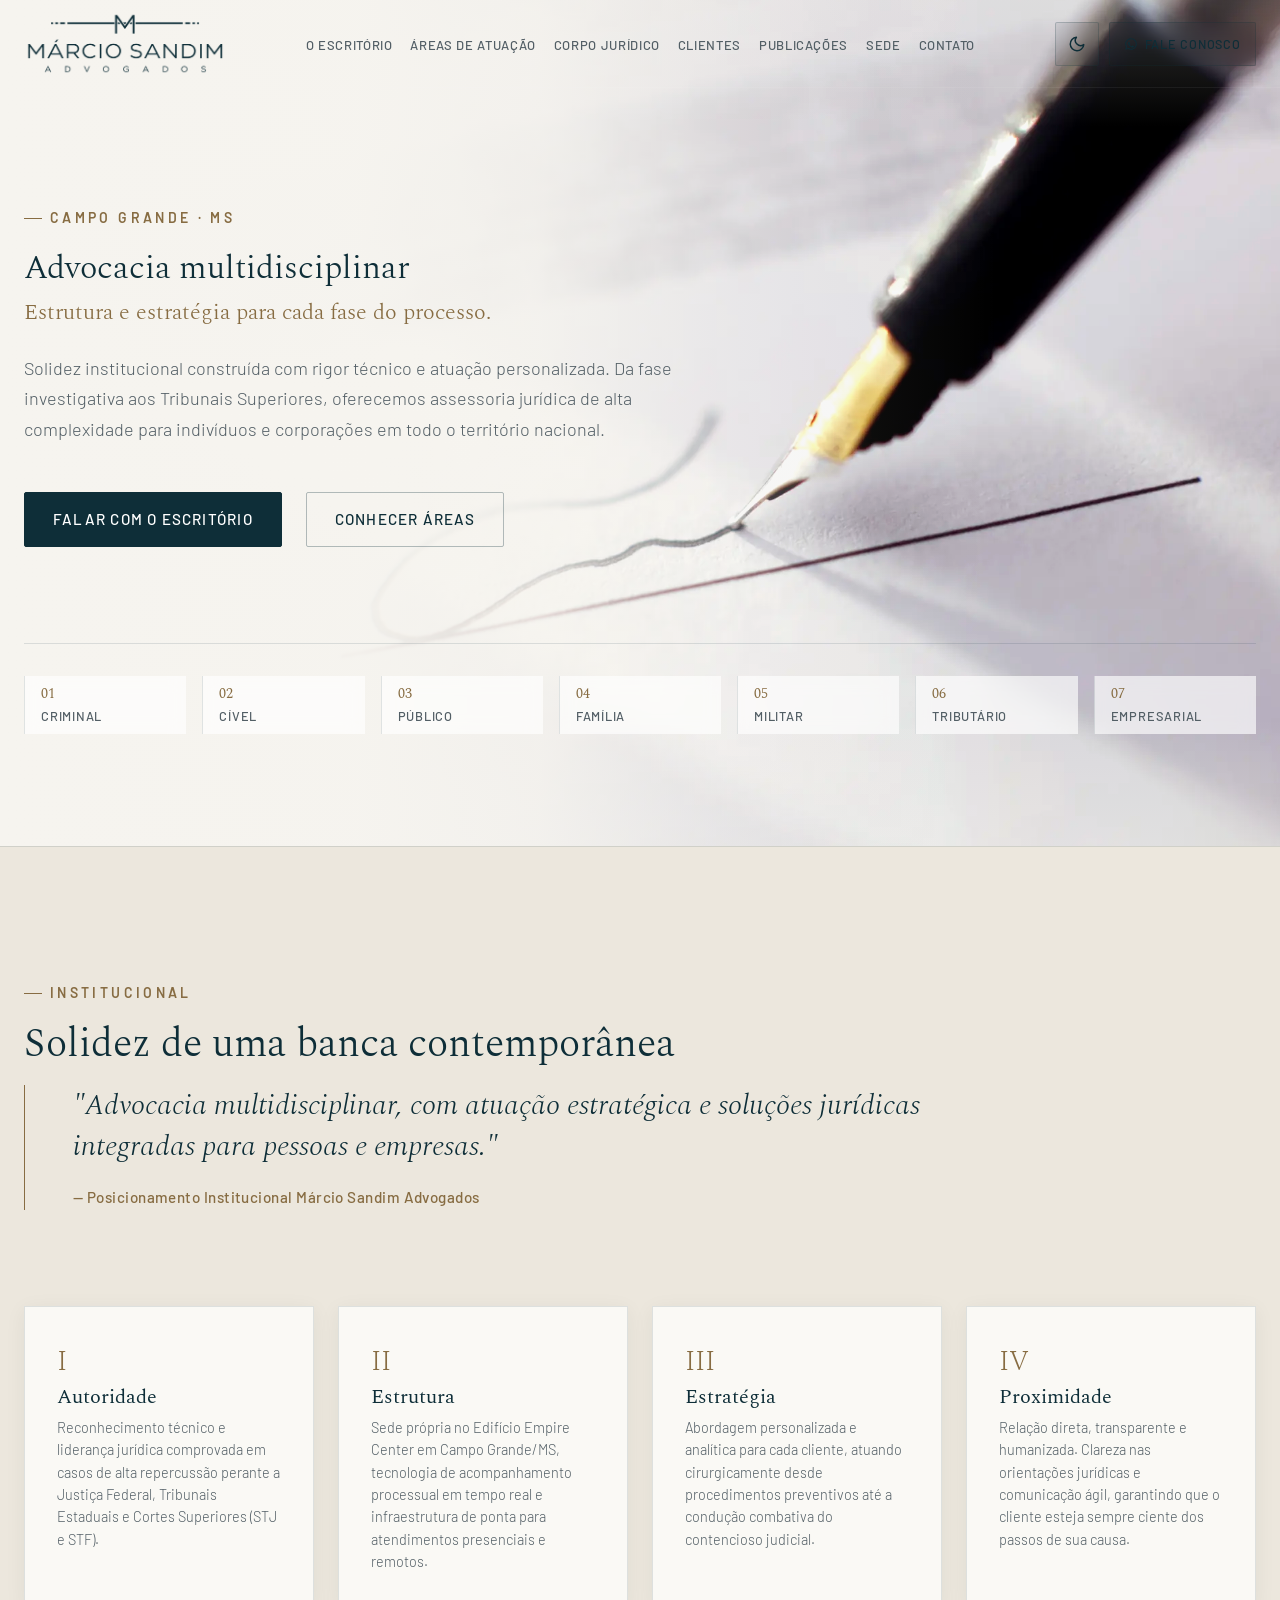
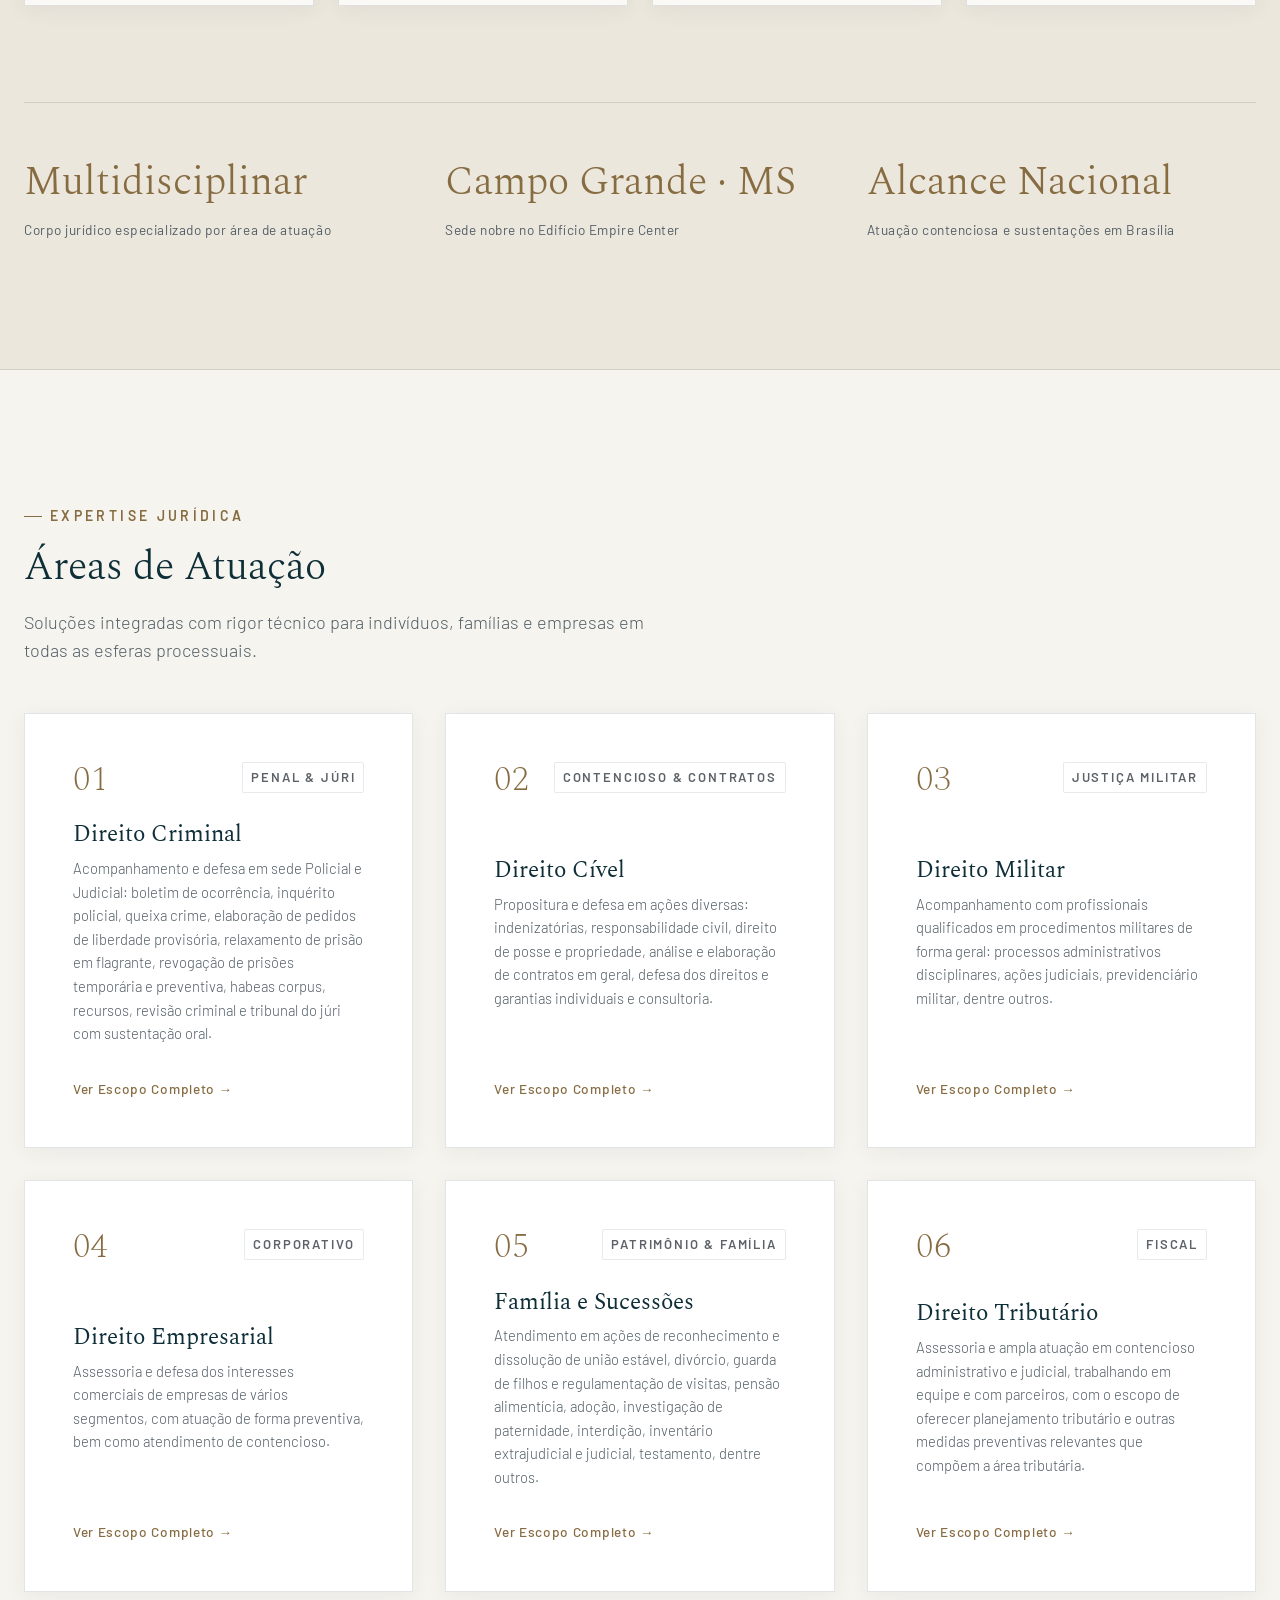
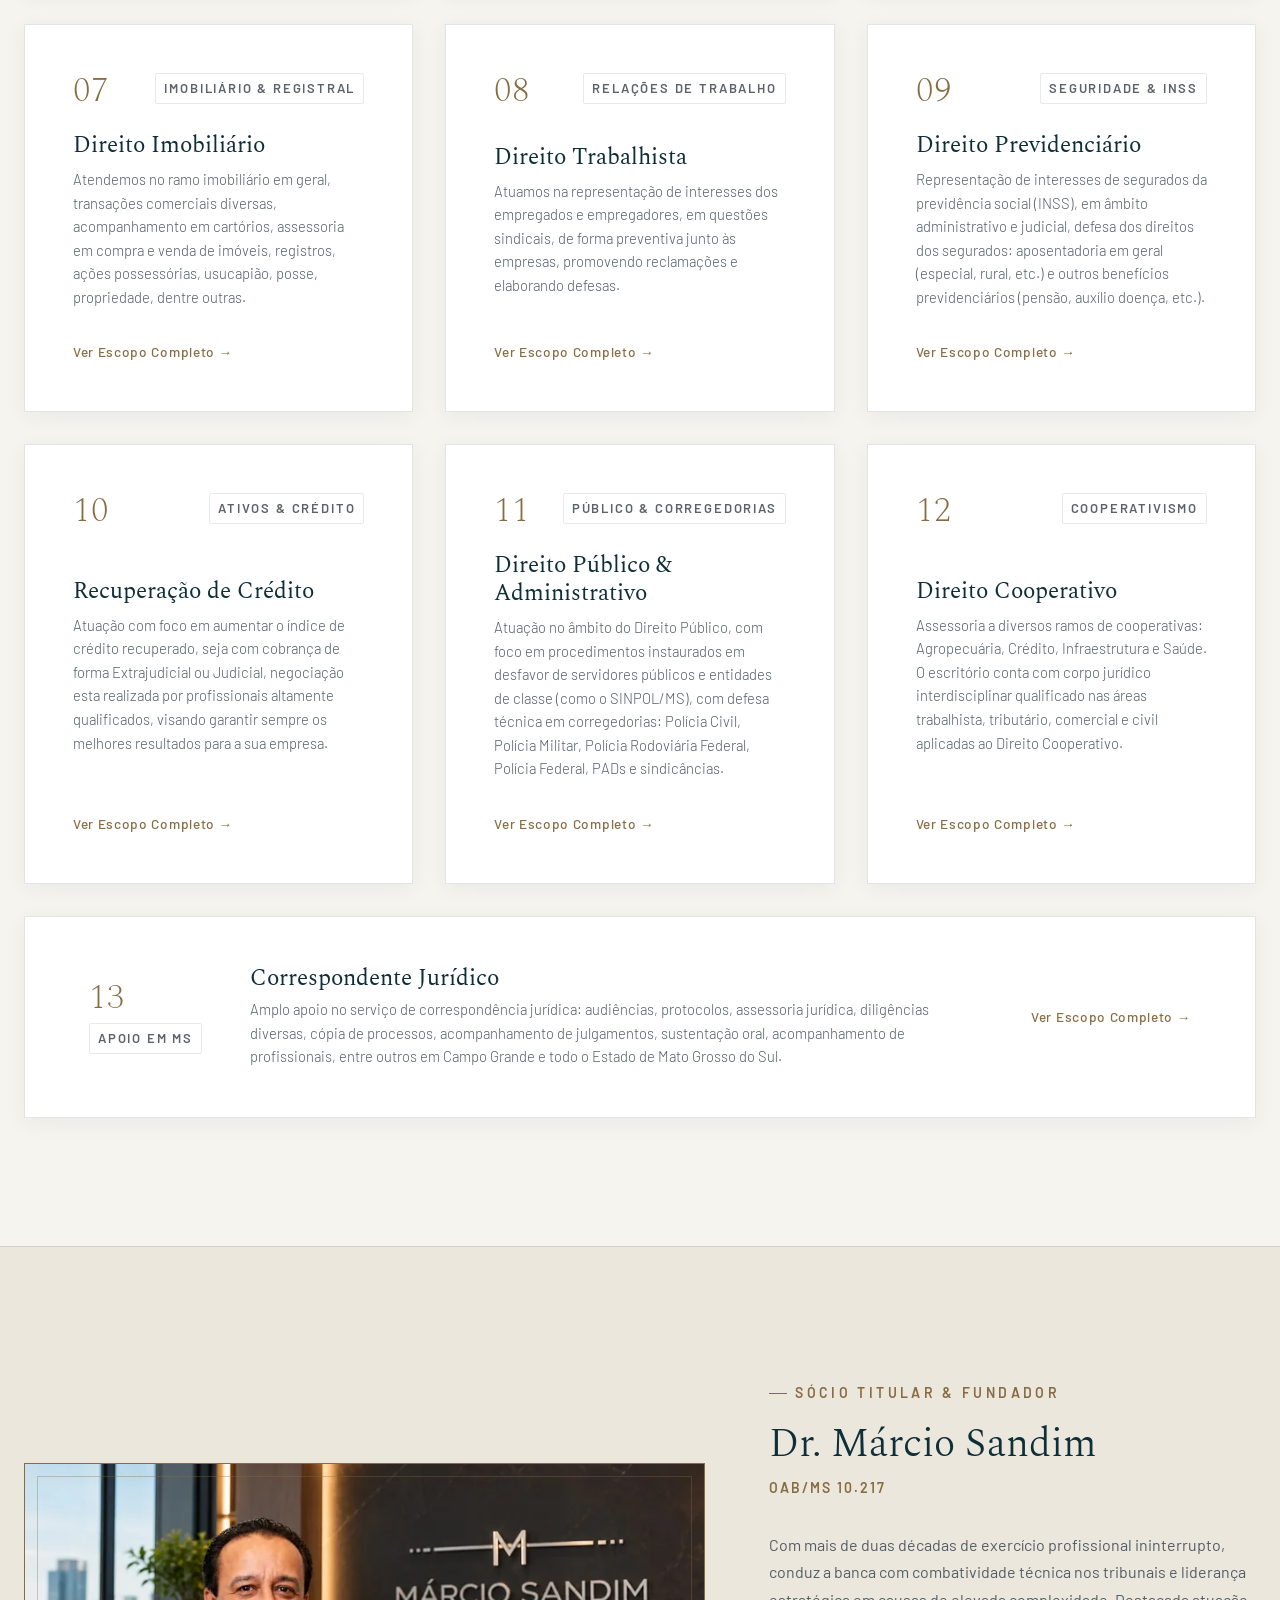
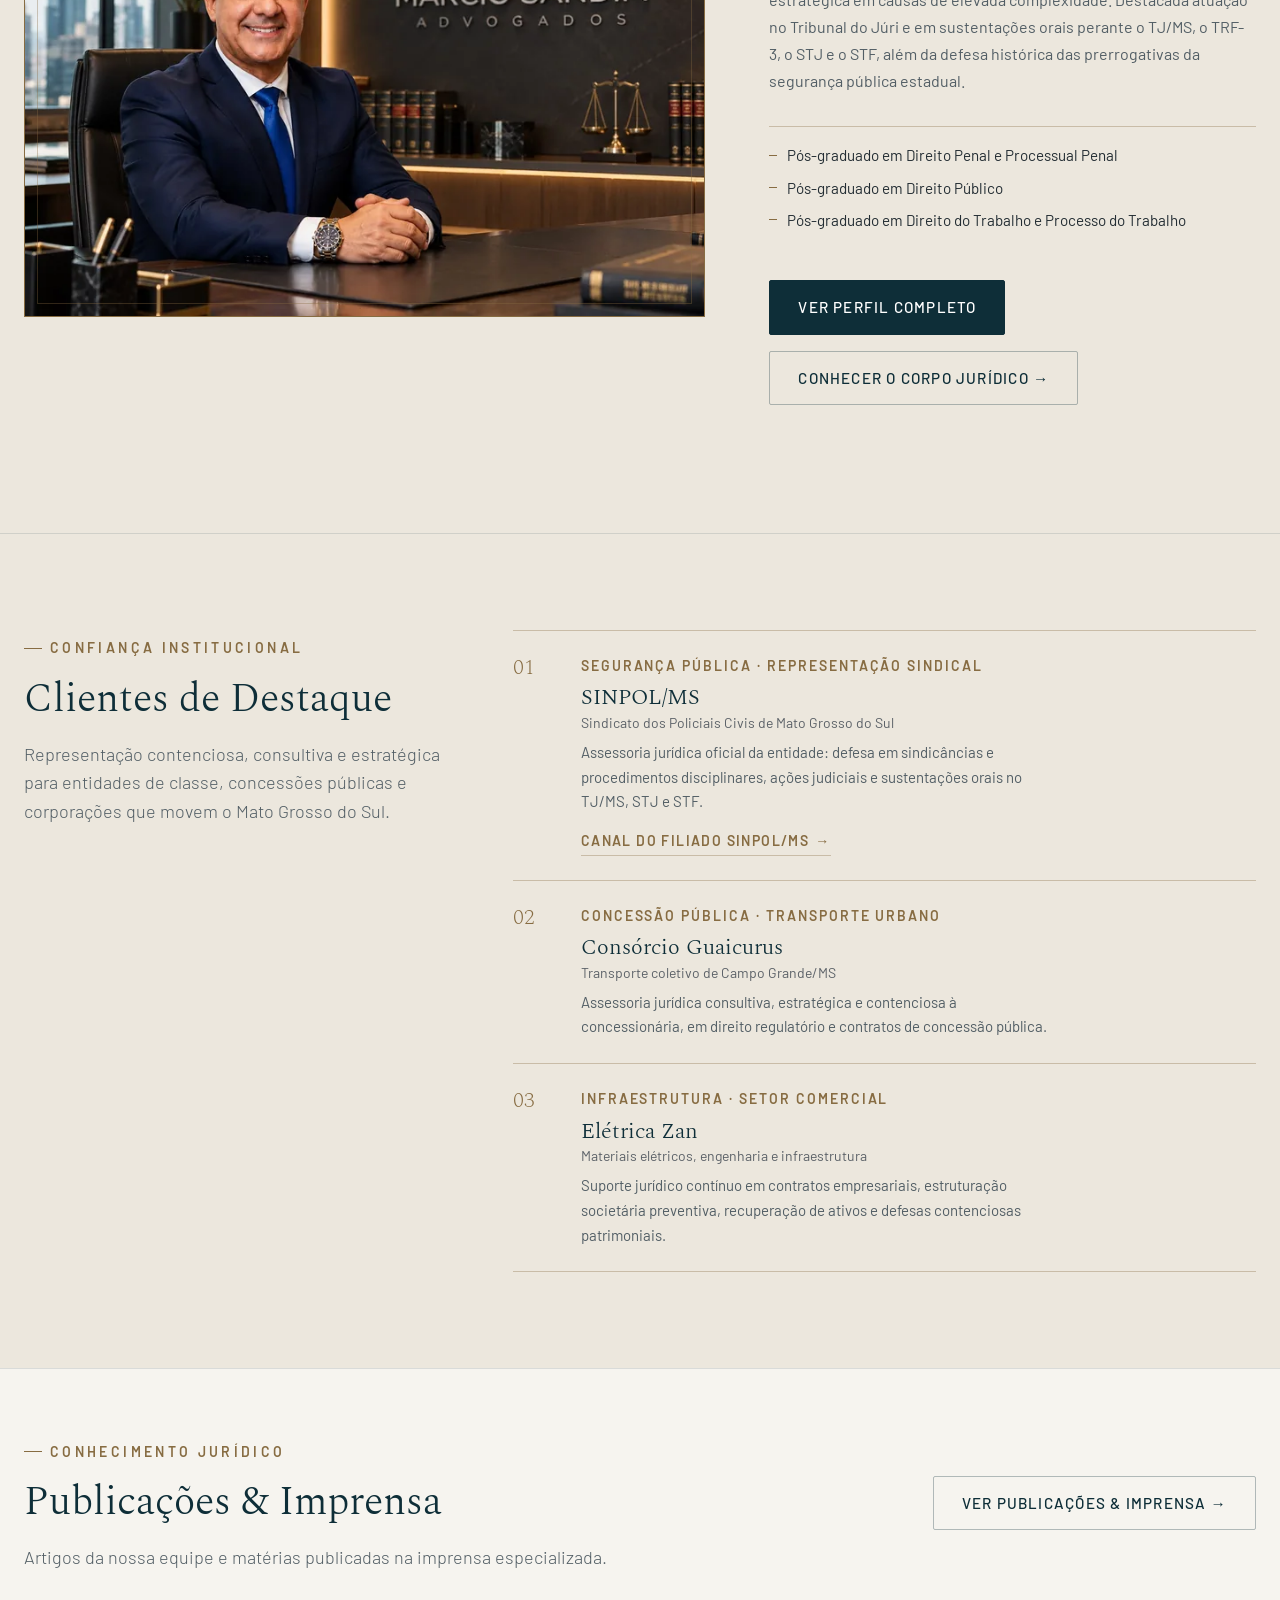
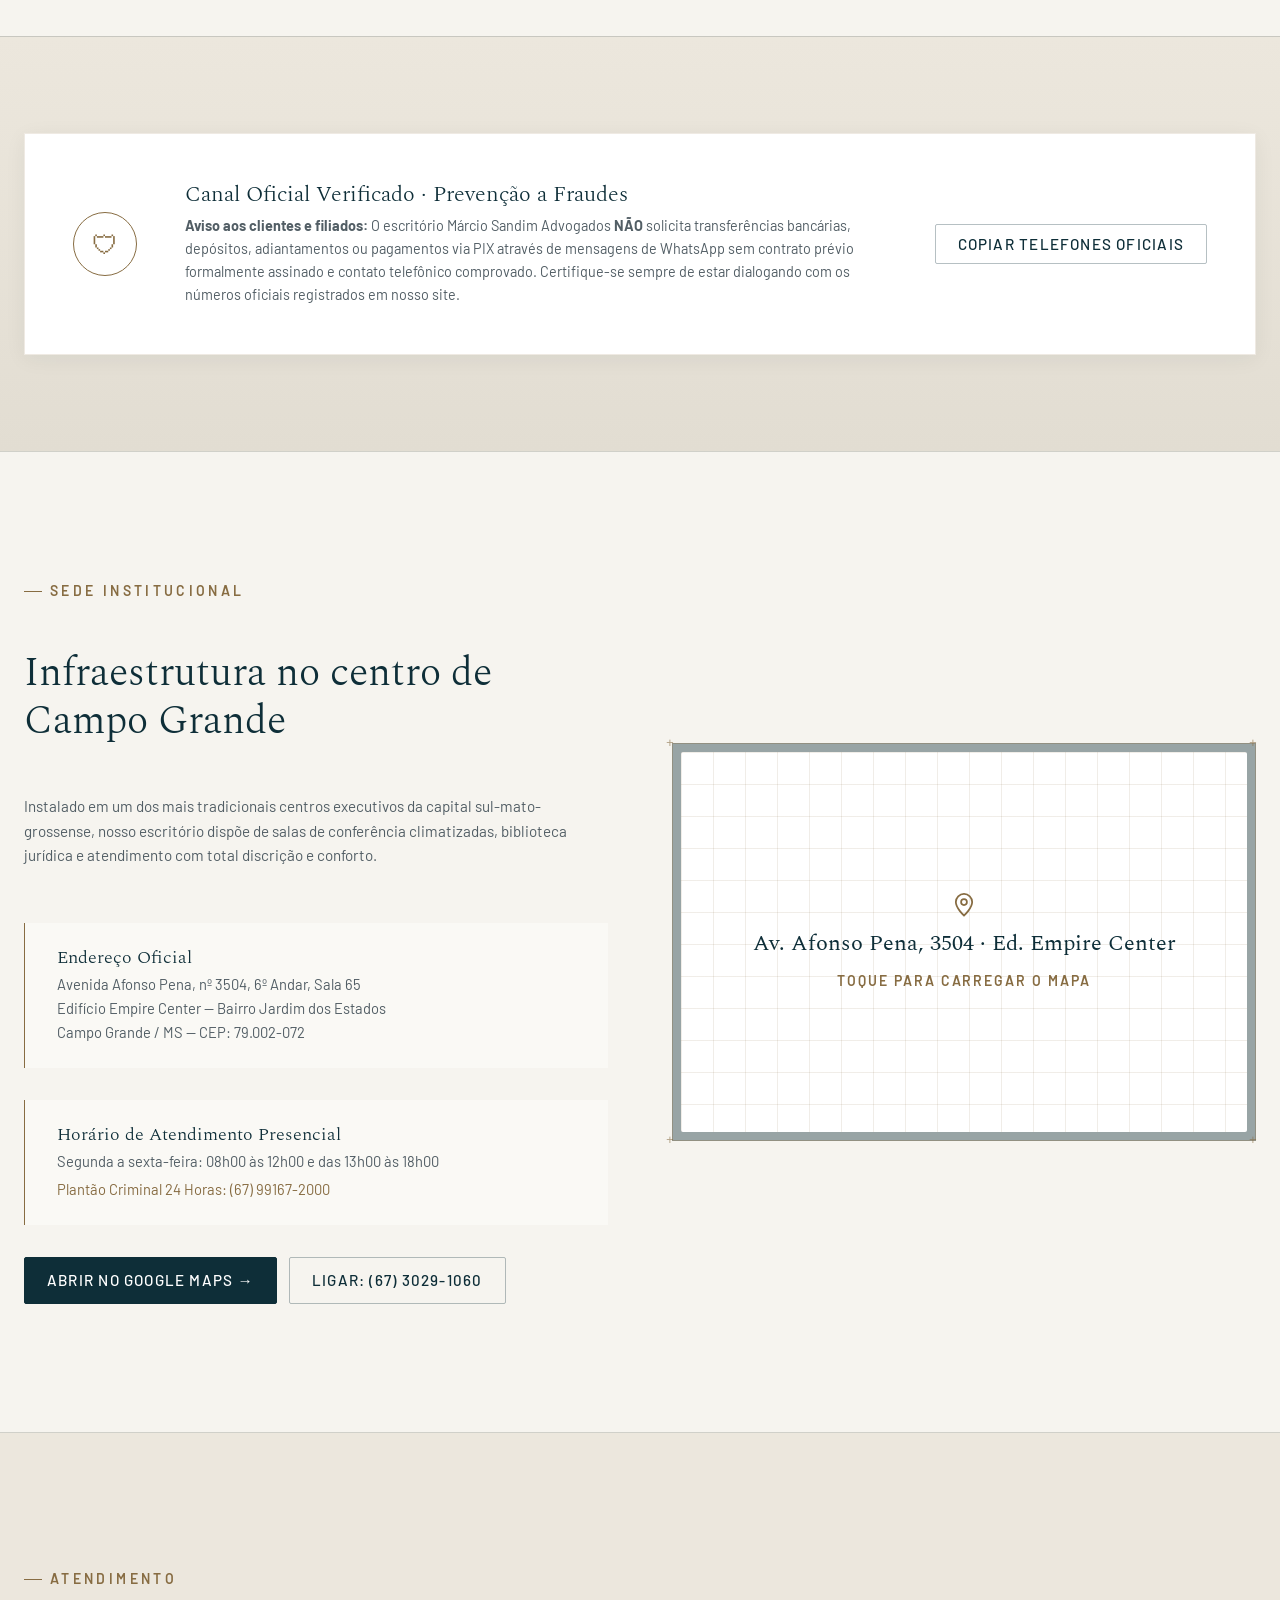
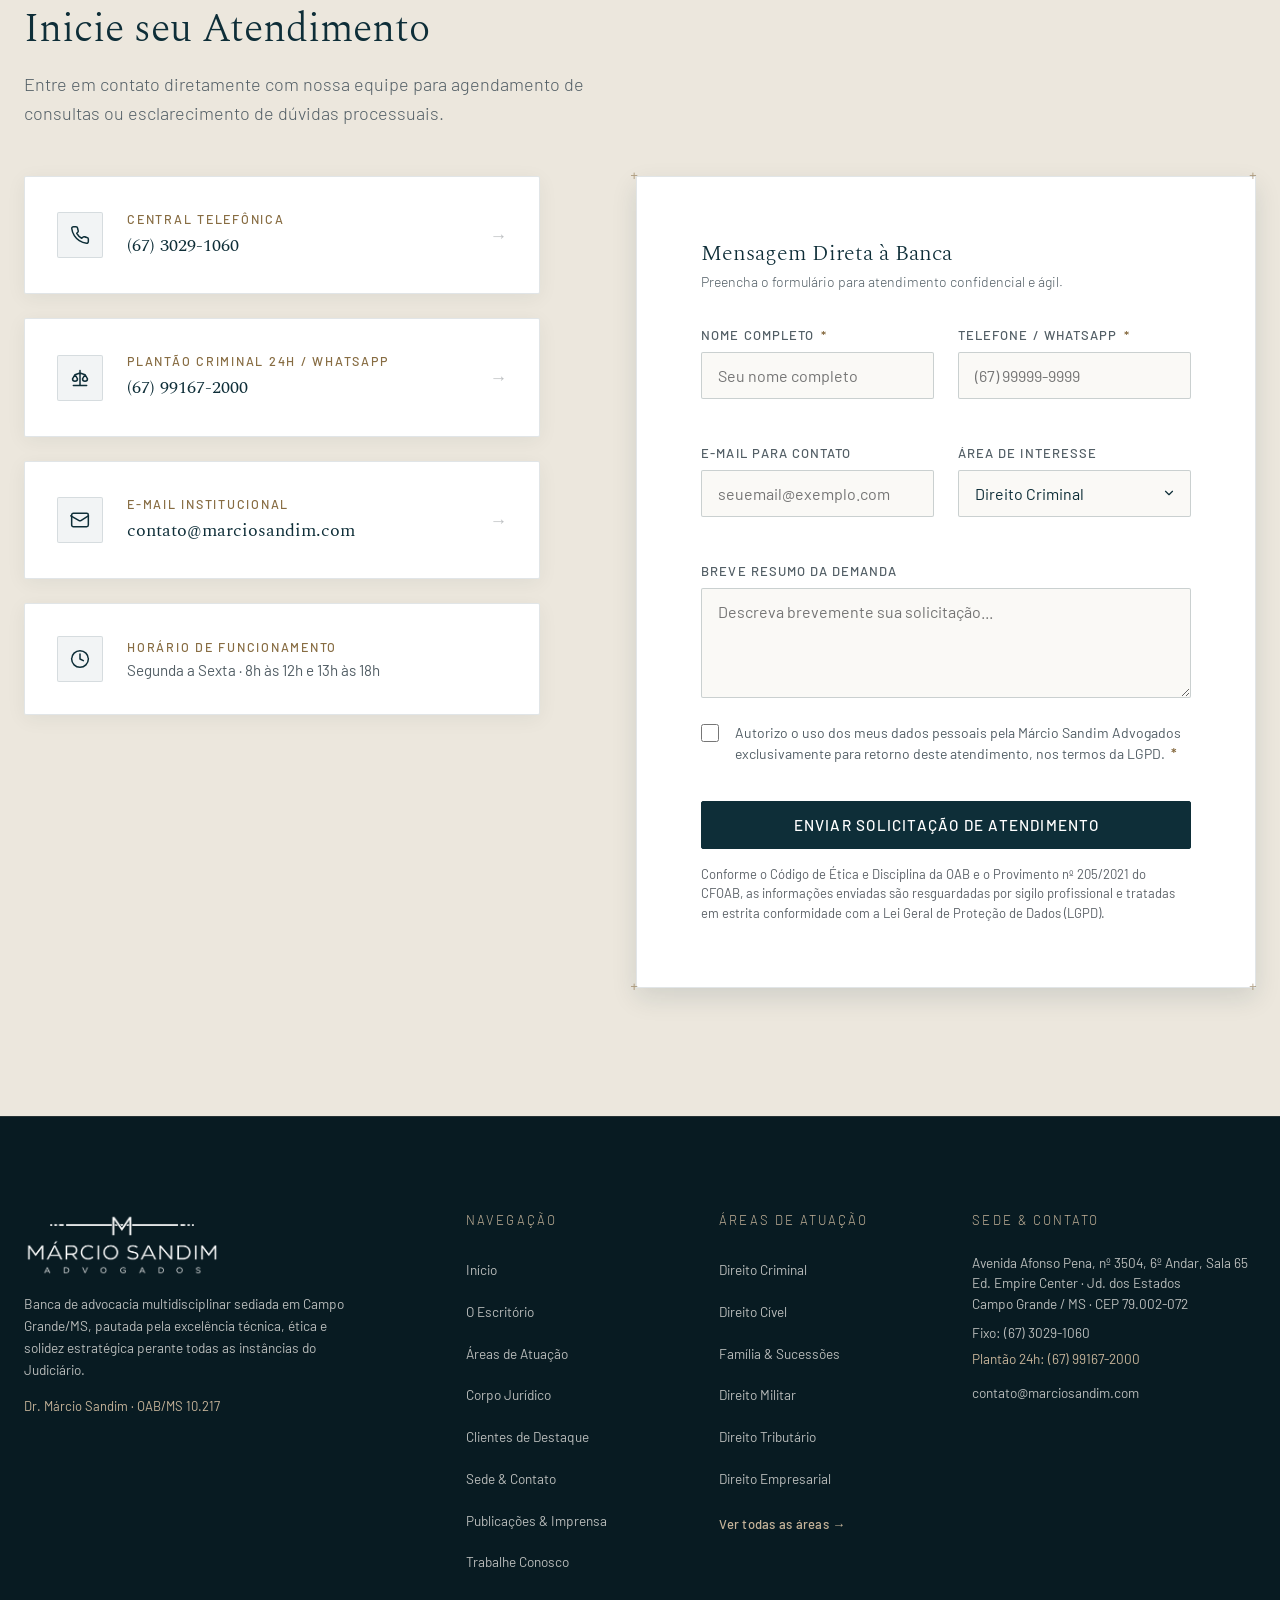
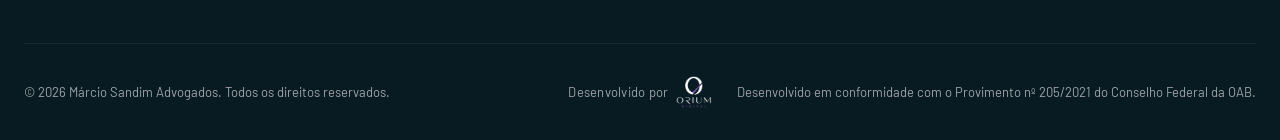
==== commit 4cbb12c0: "feat: atualizacoes na equipe, corpo juridico, imagens responsivas e ajustes de layout" ====
--- a/index.html
+++ b/index.html
@@ -56,8 +56,8 @@
   
   <link rel="preload" as="image" type="image/webp" imagesrcset="assets/images/hero-bg-960.webp 960w, assets/images/hero-bg-1920.webp 1920w" imagesizes="100vw" fetchpriority="high">
   <!-- Estilos Globais -->
-  <link rel="stylesheet" href="css/variables.css?v=2.1">
-  <link rel="stylesheet" href="css/styles.css?v=3.4">
+  <link rel="stylesheet" href="css/variables.css?v=2.2">
+  <link rel="stylesheet" href="css/styles.css?v=3.10">
 </head>
 <body>
   <a class="skip-link" href="#main">Pular para o conteúdo</a>
@@ -77,7 +77,7 @@
         <ul class="nav-menu">
           <li><a href="#sobre" class="nav-link">O Escritório</a></li>
           <li><a href="#areas" class="nav-link">Áreas de Atuação</a></li>
-          <li><a href="#equipe" class="nav-link">Corpo Jurídico</a></li>
+          <li><a href="corpo-juridico.html" class="nav-link">Corpo Jurídico</a></li>
           <li><a href="#clientes" class="nav-link">Clientes</a></li>
           <li><a href="publicacoes.html" class="nav-link">Publicações</a></li>
           <li><a href="#estrutura" class="nav-link">Sede</a></li>
@@ -129,7 +129,7 @@
     <ul class="drawer-nav">
       <li><a href="#sobre" class="drawer-link">01 · O Escritório <span aria-hidden="true">&rarr;</span></a></li>
       <li><a href="#areas" class="drawer-link">02 · Áreas de Atuação <span aria-hidden="true">&rarr;</span></a></li>
-      <li><a href="#equipe" class="drawer-link">03 · Corpo Jurídico <span aria-hidden="true">&rarr;</span></a></li>
+      <li><a href="corpo-juridico.html" class="drawer-link">03 · Corpo Jurídico <span aria-hidden="true">&rarr;</span></a></li>
       <li><a href="#clientes" class="drawer-link">04 · Clientes &amp; Entidades <span aria-hidden="true">&rarr;</span></a></li>
       <li><a href="publicacoes.html" class="drawer-link">05 · Publicações <span aria-hidden="true">&rarr;</span></a></li>
       <li><a href="#estrutura" class="drawer-link">06 · Sede &amp; Localização <span aria-hidden="true">&rarr;</span></a></li>
@@ -473,147 +473,33 @@
     </section>
 
     <!-- ==========================================================================
-         SEÇÃO CORPO JURÍDICO & LIDERANÇA
+         SEÇÃO SÓCIO FUNDADOR (destaque) → Corpo Jurídico completo em corpo-juridico.html
          ========================================================================== -->
-    <section class="section-team" id="equipe">
-      <div class="container">
-        <span class="kicker">Corpo Jurídico</span>
-        <h2 class="section-title">Liderança &amp; Advogados Associados</h2>
-        <p class="section-subtitle">Profissionais com sólida formação técnica e dedicação exclusiva a cada uma de nossas áreas de atuação.</p>
-
-        <!-- Destaque Sócio Fundador -->
-        <div class="leader-card">
-          <div class="leader-photo">
-            <a href="marcio-sandim.html" title="Acessar trajetória e perfil completo do Dr. Márcio Sandim">
-              <picture>
-                <source srcset="assets/images/marcio-sandim-lider.webp?v=3" type="image/webp">
-                <img src="assets/images/marcio-sandim-lider.jpg?v=3" alt="Dr. Márcio Sandim - Sócio Titular e Fundador" width="819" height="1024" loading="lazy">
-              </picture>
-            </a>
-          </div>
-          <div class="leader-info">
-            <h3><a href="marcio-sandim.html" class="leader-name-link" title="Ver perfil completo">Dr. Márcio Sandim</a></h3>
-            <span class="leader-badge">Sócio Titular &amp; Fundador · OAB/MS 10.217</span>
-
-            <div class="leader-pills">
-              <span class="leader-pill">Pós-Graduado Penal, Público &amp; Trabalho</span>
-              <span class="leader-pill">Tribunal do Júri</span>
-              <span class="leader-pill">Sustentações STJ &amp; STF</span>
-              <span class="leader-pill">Segurança Pública (SINPOL/MS)</span>
-            </div>
-
-            <p class="leader-bio">
-              Com carreira consolidada e tripla pós-graduação em Direito Penal e Processual Penal, Direito Público e Direito do Trabalho e Processo do Trabalho, o Dr. Márcio Sandim lidera a banca combinando rigor técnico, combatividade nos tribunais e visão multidisciplinar. Conduz defesas perante a Justiça Estadual, Federal e Cortes Superiores em Brasília (STJ e STF).
-            </p>
-            <p class="leader-bio">
-              Sua filosofia de trabalho une o profundo respeito às garantias fundamentais com o atendimento humanizado, assegurando uma advocacia de alta precisão estratégica.
-            </p>
-
-            <div class="leader-actions">
-              <a href="marcio-sandim.html" class="btn btn-primary btn-sm">
-                Conhecer Trajetória &amp; Perfil Completo &rarr;
-              </a>
-              <a href="https://wa.me/5567991672000?text=Olá,%20gostaria%20de%20agendar%20um%20atendimento%20com%20o%20Dr.%20Márcio%20Sandim." target="_blank" rel="noopener" class="btn btn-ghost btn-sm">
-                Agendar Atendimento
-              </a>
-            </div>
-          </div>
-        </div>
-
-        <!-- Grid de Advogadas Associadas (Links para Páginas Individuais) -->
-        <div class="team-grid">
-          <!-- Dra. Patricia Azevedo -->
-          <a href="patricia-azevedo.html" class="team-card team-card-link" aria-label="Acessar página e perfil completo da Dra. Patricia Azevedo">
-            <div class="team-photo">
-              <picture>
-                <source srcset="assets/images/PatriciaAzevedo.webp?v=3" type="image/webp">
-                <img src="assets/images/PatriciaAzevedo.jpeg?v=3" alt="Dra. Patricia Azevedo - Advogada Associada" width="576" height="1024" loading="lazy">
-              </picture>
-            </div>
-            <div class="team-details">
-              <h3 class="team-name">Dra. Patricia Azevedo</h3>
-              <p class="team-role">Advogada Associada</p>
-              <span class="team-link-cta">Ver perfil completo &rarr;</span>
-            </div>
-          </a>
-
-          <!-- Dra. Jayne Junqueira -->
-          <a href="jayne-junqueira.html" class="team-card team-card-link" aria-label="Acessar página e perfil completo da Dra. Jayne Junqueira">
-            <div class="team-photo">
-              <picture>
-                <source srcset="assets/images/JayneJunqueira.webp?v=3" type="image/webp">
-                <img src="assets/images/JayneJunqueira.jpeg?v=3" alt="Dra. Jayne Junqueira - Advogada Associada" width="576" height="1024" loading="lazy">
-              </picture>
-            </div>
-            <div class="team-details">
-              <h3 class="team-name">Dra. Jayne Junqueira</h3>
-              <p class="team-role">Advogada Associada</p>
-              <span class="team-link-cta">Ver perfil completo &rarr;</span>
-            </div>
-          </a>
-
-          <!-- Dra. Kamila Boeno -->
-          <a href="kamila-boeno.html" class="team-card team-card-link" aria-label="Acessar página e perfil completo da Dra. Kamila Boeno">
-            <div class="team-photo">
-              <picture>
-                <source srcset="assets/images/KamilaBoeno.webp?v=3" type="image/webp">
-                <img src="assets/images/KamilaBoeno.jpeg?v=3" alt="Dra. Kamila Boeno - Advogada Associada" width="576" height="1024" loading="lazy">
-              </picture>
-            </div>
-            <div class="team-details">
-              <h3 class="team-name">Dra. Kamila Boeno</h3>
-              <p class="team-role">Advogada Associada</p>
-              <span class="team-link-cta">Ver perfil completo &rarr;</span>
-            </div>
-          </a>
-
-
-          <!-- Dra. Isabella Rocha Cordeiro -->
-          <a href="isabella-cordeiro.html" class="team-card team-card-link" aria-label="Acessar página e perfil completo da Dra. Isabella Rocha Cordeiro">
-            <div class="team-photo">
-              <picture>
-                <source srcset="assets/images/IsabellaCordeiro.webp?v=3" type="image/webp">
-                <img src="assets/images/IsabellaCordeiro.jpeg?v=3" alt="Dra. Isabella Rocha Cordeiro - Advogada Associada" width="682" height="1024" loading="lazy">
-              </picture>
-            </div>
-            <div class="team-details">
-              <h3 class="team-name">Dra. Isabella Rocha Cordeiro</h3>
-              <p class="team-role">Advogada Associada</p>
-              <span class="team-link-cta">Ver perfil completo &rarr;</span>
-            </div>
-          </a>
-
-
-
-          <!-- Dra. Cristina Félix Figueiró -->
-          <a href="cristina-figueiro.html" class="team-card team-card-link" aria-label="Acessar página e perfil completo da Dra. Cristina Félix Figueiró">
-            <div class="team-photo">
-              <picture>
-                <source srcset="assets/images/CristinaFigueiro.webp?v=3" type="image/webp">
-                <img src="assets/images/CristinaFigueiro.jpeg?v=3" alt="Dra. Cristina Félix Figueiró - Advogada Associada" width="576" height="1024" loading="lazy">
-              </picture>
-            </div>
-            <div class="team-details">
-              <h3 class="team-name">Dra. Cristina Félix Figueiró</h3>
-              <p class="team-role">Advogada Associada</p>
-              <span class="team-link-cta">Ver perfil completo &rarr;</span>
-            </div>
-          </a>
-
-          <!-- Dra. Adriana da Silva Bairrada -->
-          <a href="adriana-bairrada.html" class="team-card team-card-link" aria-label="Acessar página e perfil completo da Dra. Adriana da Silva Bairrada">
-            <div class="team-photo">
-              <picture>
-                <source srcset="assets/images/AdrianaBairrada.webp?v=3" type="image/webp">
-                <img src="assets/images/AdrianaBairrada.jpeg?v=3" alt="Dra. Adriana da Silva Bairrada - Advogada Associada" width="768" height="1024" loading="lazy">
-              </picture>
-            </div>
-            <div class="team-details">
-              <h3 class="team-name">Dra. Adriana Bairrada</h3>
-              <p class="team-role">Advogada Associada</p>
-              <span class="team-link-cta">Ver perfil completo &rarr;</span>
-            </div>
-          </a>
+    <section class="section-team section-founder" id="equipe">
+      <div class="container founder">
+        <figure class="founder-photo">
+          <picture>
+            <source srcset="assets/images/marcio-sandim-destaque-768.webp 768w, assets/images/marcio-sandim-destaque-1280.webp 1280w, assets/images/marcio-sandim-destaque-1536.webp 1536w" sizes="(max-width: 1024px) 92vw, 640px" type="image/webp">
+            <img src="assets/images/marcio-sandim-destaque.jpg" alt="Dr. Márcio Sandim, Sócio Titular e Fundador, em seu gabinete no escritório Márcio Sandim Advogados" width="1536" height="1024" loading="lazy" decoding="async">
+          </picture>
+        </figure>
+
+        <div class="founder-text">
+          <span class="kicker">Sócio Titular &amp; Fundador</span>
+          <h2 class="section-title">Dr. Márcio Sandim</h2>
+          <p class="founder-badge">OAB/MS 10.217</p>
+          <p class="founder-bio">
+            Com mais de duas décadas de exercício profissional ininterrupto, conduz a banca com combatividade técnica nos tribunais e liderança estratégica em causas de elevada complexidade. Destacada atuação no Tribunal do Júri e em sustentações orais perante o TJ/MS, o TRF-3, o STJ e o STF, além da defesa histórica das prerrogativas da segurança pública estadual.
+          </p>
+          <ul class="founder-credentials" aria-label="Especializações">
+            <li>Pós-graduado em Direito Penal e Processual Penal</li>
+            <li>Pós-graduado em Direito Público</li>
+            <li>Pós-graduado em Direito do Trabalho e Processo do Trabalho</li>
+          </ul>
+          <div class="founder-ctas">
+            <a href="marcio-sandim.html" class="btn btn-primary">Ver perfil completo</a>
+            <a href="corpo-juridico.html" class="btn btn-ghost">Conhecer o Corpo Jurídico &rarr;</a>
+          </div>
         </div>
       </div>
     </section>
@@ -622,163 +508,49 @@
          SEÇÃO CLIENTES & CONFIANÇA INSTITUCIONAL
          ========================================================================== -->
     <section class="section-clients" id="clientes">
-      <div class="container">
+      <div class="container clients-layout">
         <div class="clients-header">
           <span class="kicker">Confiança Institucional</span>
-          <h2 class="section-title">Clientes &amp; Entidades de Destaque</h2>
+          <h2 class="section-title">Clientes de Destaque</h2>
           <p class="section-subtitle">
             Representação contenciosa, consultiva e estratégica para entidades de classe, concessões públicas e corporações que movem o Mato Grosso do Sul.
           </p>
         </div>
 
-        <!-- DESTAQUE PRINCIPAL: SINPOL/MS (SINDICATO DOS POLICIAIS CIVIS) -->
-        <div class="client-featured-card">
-          <div class="client-featured-badge-bar">
-            <span class="client-featured-badge">
-              <svg width="14" height="14" viewBox="0 0 24 24" fill="currentColor" aria-hidden="true">
-                <path d="M12 2L4 5v6.09c0 5.05 3.41 9.76 8 10.91 4.59-1.15 8-5.86 8-10.91V5l-8-3zm0 2.18l6 2.25v4.66c0 4.1-2.67 7.94-6 9.01-3.33-1.07-6-4.91-6-9.01V6.43l6-2.25z"/>
-              </svg>
-              Atuação Institucional de Maior Relevância &middot; Entidade Representativa Estadual
-            </span>
-            <span class="client-status-indicator">
-              <span class="pulse-dot"></span> Atendimento Jurídico Contínuo
-            </span>
-          </div>
-
-          <div class="client-featured-body">
-            <div class="client-featured-main">
-              <div class="client-featured-header">
-                <div class="client-emblem-badge" aria-hidden="true">
-                  <!-- Escudo Heráldico da Polícia Civil & Justiça -->
-                  <svg width="42" height="42" viewBox="0 0 24 24" fill="none" stroke="currentColor" stroke-width="1.6" stroke-linecap="round" stroke-linejoin="round">
-                    <path d="M12 22s8-4 8-10V5l-8-3-8 3v7c0 6 8 10 8 10z"/>
-                    <path d="m9 12 2 2 4-4"/>
-                  </svg>
-                </div>
-                <div>
-                  <span class="client-segment">Segurança Pública &middot; Representação Sindical de MS</span>
-                  <h3 class="client-featured-title">Sindicato dos Policiais Civis de Mato Grosso do Sul &mdash; SINPOL/MS</h3>
-                  <p class="client-featured-lead">
-                    Assessoria jurídica oficial, representação institucional e salvaguarda permanente dos direitos e prerrogativas funcionais dos policiais civis em todo o Estado.
-                  </p>
-                </div>
-              </div>
-
-              <p class="client-featured-desc">
-                O escritório Márcio Sandim Advogados é a banca responsável pela defesa combativa e suporte técnico dos servidores policiais civis de Mato Grosso do Sul. Nossa atuação abrange o acompanhamento imediato em ocorrências operacionais, defesa em sindicâncias e procedimentos disciplinares perante a Corregedoria-Geral da Polícia Civil, além da condução de ações judiciais e sustentações orais perante o Tribunal de Justiça de MS e Cortes Superiores em Brasília (STJ e STF).
-              </p>
-
-              <!-- Grid de Destaques SINPOL -->
-              <div class="client-highlights-grid">
-                <div class="client-highlight-item">
-                  <div class="highlight-icon" aria-hidden="true">&#128737;</div>
-                  <div>
-                    <h4>Corregedorias &amp; PADs</h4>
-                    <p>Atuação técnica em sindicâncias, averiguações e Processos Administrativos Disciplinares.</p>
-                  </div>
-                </div>
-                <div class="client-highlight-item">
-                  <div class="highlight-icon" aria-hidden="true">&#9878;</div>
-                  <div>
-                    <h4>Prerrogativas da Categoria</h4>
-                    <p>Defesa judicial e administrativa irrestrita das garantias legais dos policiais civis.</p>
-                  </div>
-                </div>
-                <div class="client-highlight-item">
-                  <div class="highlight-icon" aria-hidden="true">&#9201;</div>
-                  <div>
-                    <h4>Plantão Criminal 24 Horas</h4>
-                    <p>Assistência jurídica contínua e imediata para situações operacionais e de serviço.</p>
-                  </div>
-                </div>
-                <div class="client-highlight-item">
-                  <div class="highlight-icon" aria-hidden="true">&#127963;</div>
-                  <div>
-                    <h4>Instâncias Superiores</h4>
-                    <p>Sustentações orais e recursos estratégicos perante o TJ/MS, STJ e STF.</p>
-                  </div>
-                </div>
-              </div>
-
-              <!-- Rodapé do Card do SINPOL com Canal de Atendimento -->
-              <div class="client-featured-footer">
-                <div class="client-security-note">
-                  <svg width="16" height="16" viewBox="0 0 24 24" fill="none" stroke="currentColor" stroke-width="2" aria-hidden="true">
-                    <rect x="3" y="11" width="18" height="11" rx="2" ry="2"/>
-                    <path d="M7 11V7a5 5 0 0 1 10 0v4"/>
-                  </svg>
-                  <span>Atendimento prioritário aos filiados e seus dependentes em conformidade estatutária.</span>
-                </div>
-                <a href="https://wa.me/5567991672000?text=Olá,%20sou%20policial%20civil%20/%20filiado%20ao%20SINPOL-MS%20e%20gostaria%20de%20atendimento%20jurídico." target="_blank" rel="noopener" class="btn btn-primary btn-sm">
-                  Canal Policial Civil &middot; SINPOL/MS &rarr;
-                </a>
-              </div>
-            </div>
-          </div>
-        </div>
-
-        <!-- GRID DE CLIENTES CORPORATIVOS (CONSÓRCIO GUAICURUS & ELÉTRICA ZAN) -->
-        <div class="corporate-clients-grid">
-          <!-- Card Consórcio Guaicurus -->
-          <div class="corporate-client-card">
-            <div class="corporate-card-top">
-              <div class="corporate-icon-wrapper" aria-hidden="true">
-                <!-- Ícone Transporte & Ônibus Urbano -->
-                <svg width="26" height="26" viewBox="0 0 24 24" fill="none" stroke="currentColor" stroke-width="1.8" stroke-linecap="round" stroke-linejoin="round">
-                  <rect x="3" y="3" width="18" height="15" rx="3"/>
-                  <path d="M3 9h18"/>
-                  <path d="M7 15h.01"/>
-                  <path d="M17 15h.01"/>
-                  <path d="M5 18v2"/>
-                  <path d="M19 18v2"/>
-                </svg>
-              </div>
-              <span class="corporate-segment-tag">Concessão Pública &middot; Transporte Urbano</span>
-            </div>
-            <h3 class="corporate-client-title">Consórcio Guaicurus</h3>
-            <p class="corporate-client-role">Concessionária do Transporte Coletivo de Campo Grande/MS</p>
-            <p class="corporate-client-desc">
-              Assessoria jurídica consultiva, estratégica e contenciosa para o consórcio responsável pela operação integrada da malha de transporte urbano na capital. Atuação de alta precisão em direito regulatório, contratos de concessão pública, mediação coletiva e contencioso de grande escala.
-            </p>
-            <div class="corporate-pills">
-              <span class="corporate-pill">Direito Regulatório</span>
-              <span class="corporate-pill">Concessões Públicas</span>
-              <span class="corporate-pill">Relações Trabalhistas</span>
-              <span class="corporate-pill">Contencioso Estratégico</span>
-            </div>
-          </div>
-
-          <!-- Card Elétrica Zan -->
-          <div class="corporate-client-card">
-            <div class="corporate-card-top">
-              <div class="corporate-icon-wrapper" aria-hidden="true">
-                <!-- Ícone Energia / Engenharia / Infraestrutura -->
-                <svg width="26" height="26" viewBox="0 0 24 24" fill="none" stroke="currentColor" stroke-width="1.8" stroke-linecap="round" stroke-linejoin="round">
-                  <polygon points="13 2 3 14 12 14 11 22 21 10 12 10 13 2"/>
-                </svg>
-              </div>
-              <span class="corporate-segment-tag">Infraestrutura &middot; Setor Comercial</span>
-            </div>
-            <h3 class="corporate-client-title">Elétrica Zan</h3>
-            <p class="corporate-client-role">Materiais Elétricos, Engenharia e Infraestrutura</p>
-            <p class="corporate-client-desc">
-              Tradicional empresa sul-mato-grossense referência no fornecimento de soluções elétricas e infraestrutura comercial e industrial. Suporte jurídico contínuo em contratos empresariais com fornecedores, estruturação societária preventiva, recuperação de ativos e defesas contenciosas patrimoniais.
-            </p>
-            <div class="corporate-pills">
-              <span class="corporate-pill">Direito Empresarial</span>
-              <span class="corporate-pill">Gestão Contratual</span>
-              <span class="corporate-pill">Recuperação de Crédito</span>
-              <span class="corporate-pill">Consultoria Preventiva</span>
-            </div>
-          </div>
-        </div>
+        <ol class="clients-list">
+          <li class="client-row">
+            <span class="client-index" aria-hidden="true">01</span>
+            <div class="client-body">
+              <span class="client-kicker">Segurança Pública &middot; Representação Sindical</span>
+              <h3 class="client-name">SINPOL/MS <span class="client-fullname">Sindicato dos Policiais Civis de Mato Grosso do Sul</span></h3>
+              <p class="client-desc">Assessoria jurídica oficial da entidade: defesa em sindicâncias e procedimentos disciplinares, ações judiciais e sustentações orais no TJ/MS, STJ e STF.</p>
+              <a href="https://wa.me/5567991672000?text=Olá,%20sou%20policial%20civil%20/%20filiado%20ao%20SINPOL-MS%20e%20gostaria%20de%20atendimento%20jurídico." target="_blank" rel="noopener" class="client-link">Canal do filiado SINPOL/MS <span aria-hidden="true">&rarr;</span><span class="sr-only"> (abre o WhatsApp em nova aba)</span></a>
+            </div>
+          </li>
+          <li class="client-row">
+            <span class="client-index" aria-hidden="true">02</span>
+            <div class="client-body">
+              <span class="client-kicker">Concessão Pública &middot; Transporte Urbano</span>
+              <h3 class="client-name">Consórcio Guaicurus <span class="client-fullname">Transporte coletivo de Campo Grande/MS</span></h3>
+              <p class="client-desc">Assessoria jurídica consultiva, estratégica e contenciosa à concessionária, em direito regulatório e contratos de concessão pública.</p>
+            </div>
+          </li>
+          <li class="client-row">
+            <span class="client-index" aria-hidden="true">03</span>
+            <div class="client-body">
+              <span class="client-kicker">Infraestrutura &middot; Setor Comercial</span>
+              <h3 class="client-name">Elétrica Zan <span class="client-fullname">Materiais elétricos, engenharia e infraestrutura</span></h3>
+              <p class="client-desc">Suporte jurídico contínuo em contratos empresariais, estruturação societária preventiva, recuperação de ativos e defesas contenciosas patrimoniais.</p>
+            </div>
+          </li>
+        </ol>
       </div>
     </section>
 
     <!-- ==========================================================================
-         PUBLICAÇÕES & IMPRENSA (prévia — conteúdo em js/publicacoes-data.js)
+         PUBLICAÇÕES & IMPRENSA (chamada — conteúdo completo em publicacoes.html)
          ========================================================================== -->
-    <section class="section-publications" id="publicacoes">
+    <section class="section-publications section-publications-teaser" id="publicacoes">
       <div class="container">
         <div class="pub-header-row">
           <div>
@@ -786,9 +558,8 @@
             <h2 class="section-title">Publicações &amp; Imprensa</h2>
             <p class="section-subtitle">Artigos da nossa equipe e matérias publicadas na imprensa especializada.</p>
           </div>
-          <a href="publicacoes.html" class="btn btn-ghost btn-sm" id="verTodasPublicacoes">Ver todas as publicações &rarr;</a>
-        </div>
-        <div class="pub-grid" id="publicacoesHome"></div>
+          <a href="publicacoes.html" class="btn btn-ghost" id="verTodasPublicacoes">Ver publicações &amp; imprensa &rarr;</a>
+        </div>
       </div>
     </section>
 
@@ -856,7 +627,12 @@
             <span class="crosshair crosshair-tr">+</span>
             <span class="crosshair crosshair-bl">+</span>
             <span class="crosshair crosshair-br">+</span>
-            <iframe class="map-frame" src="https://maps.google.com/maps?q=Avenida%20Afonso%20Pena%203504%20Campo%20Grande%20MS&t=&z=16&ie=UTF8&iwloc=&output=embed" title="Localização Márcio Sandim Advogados"></iframe>
+            <!-- Mapa sob demanda: o iframe do Google só é carregado ao tocar (economiza dados no mobile) -->
+            <button type="button" class="map-facade" id="mapFacade" data-src="https://maps.google.com/maps?q=Avenida%20Afonso%20Pena%203504%20Campo%20Grande%20MS&t=&z=16&ie=UTF8&iwloc=&output=embed" aria-label="Carregar mapa interativo da localização do escritório">
+              <svg class="map-facade-pin" width="28" height="28" viewBox="0 0 24 24" fill="none" stroke="currentColor" stroke-width="1.5" aria-hidden="true"><path d="M12 21s-7-6.2-7-11.5A7 7 0 0 1 19 9.5C19 14.8 12 21 12 21z"/><circle cx="12" cy="9.5" r="2.5"/></svg>
+              <span class="map-facade-title">Av. Afonso Pena, 3504 &middot; Ed. Empire Center</span>
+              <span class="map-facade-cta">Toque para carregar o mapa</span>
+            </button>
           </div>
         </div>
       </div>
@@ -1007,6 +783,18 @@
     </section>
   </main>
 
+  <!-- Barra de ação fixa (somente mobile): WhatsApp e ligação sempre à mão -->
+  <nav class="mobile-cta-bar" id="mobileCtaBar" aria-label="Atendimento rápido">
+    <a href="https://wa.me/5567991672000?text=Olá,%20gostaria%20de%20agendar%20um%20atendimento%20com%20a%20equipe%20jurídica." target="_blank" rel="noopener" class="mobile-cta mobile-cta-primary">
+      <svg width="18" height="18" viewBox="0 0 24 24" fill="currentColor" aria-hidden="true"><path d="M17.5 14.4c-.3-.1-1.7-.8-2-.9-.3-.1-.5-.1-.7.1-.2.3-.8.9-.9 1.1-.2.2-.3.2-.6.1-.3-.1-1.2-.5-2.3-1.4-.9-.8-1.4-1.7-1.6-2-.2-.3 0-.5.1-.6l.4-.5c.1-.2.2-.3.3-.5.1-.2 0-.4 0-.5l-.9-2.2c-.2-.6-.5-.5-.7-.5h-.6c-.2 0-.5.1-.8.4-.3.3-1 1-1 2.4s1 2.8 1.2 3c.1.2 2 3.1 4.9 4.3.7.3 1.2.5 1.7.6.7.2 1.3.2 1.8.1.6-.1 1.7-.7 1.9-1.4.2-.7.2-1.2.2-1.4-.1-.1-.3-.2-.6-.3zM12 2a10 10 0 0 0-8.6 15.1L2 22l5-1.3A10 10 0 1 0 12 2z"/></svg>
+      WhatsApp
+    </a>
+    <a href="tel:6730291060" class="mobile-cta">
+      <svg width="18" height="18" viewBox="0 0 24 24" fill="none" stroke="currentColor" stroke-width="1.6" aria-hidden="true"><path d="M22 16.9v3a2 2 0 0 1-2.2 2 19.8 19.8 0 0 1-8.6-3.1 19.5 19.5 0 0 1-6-6A19.8 19.8 0 0 1 2.1 4.2 2 2 0 0 1 4.1 2h3a2 2 0 0 1 2 1.7c.1.9.4 1.8.7 2.7a2 2 0 0 1-.5 2.1L8 9.8a16 16 0 0 0 6 6l1.3-1.3a2 2 0 0 1 2.1-.4c.9.3 1.8.6 2.7.7a2 2 0 0 1 1.7 2z"/></svg>
+      Ligar
+    </a>
+  </nav>
+
   <!-- ==========================================================================
        FOOTER INSTITUCIONAL SOLENE
        ========================================================================== -->
@@ -1029,7 +817,7 @@
             <li><a href="#hero">Início</a></li>
             <li><a href="#sobre">O Escritório</a></li>
             <li><a href="#areas">Áreas de Atuação</a></li>
-            <li><a href="#equipe">Corpo Jurídico</a></li>
+            <li><a href="corpo-juridico.html">Corpo Jurídico</a></li>
             <li><a href="#clientes">Clientes de Destaque</a></li>
             <li><a href="#estrutura">Sede &amp; Contato</a></li>
           <li><a href="publicacoes.html">Publicações &amp; Imprensa</a></li>
@@ -1107,8 +895,6 @@
   <div class="toast-msg" id="toast" role="status"></div>
 
   <!-- JavaScript Principal -->
-  <script src="js/main.js?v=2.4"></script>
-  <script src="js/publicacoes-data.js?v=2.1"></script>
-  <script src="js/publicacoes.js?v=2.1"></script>
+  <script src="js/main.js?v=2.5"></script>
 </body>
 </html>
--- a/css/variables.css
+++ b/css/variables.css
@@ -204,3 +204,11 @@
   --shadow-elevated: 0 10px 24px rgba(14, 46, 56, 0.12);
   --shadow-btn-hover: 0 4px 16px rgba(14, 46, 56, 0.25);
 }
+
+/* Ritmo vertical mais curto no celular (seções usam --space-3xl / --space-4xl) */
+@media (max-width: 768px) {
+  :root {
+    --space-3xl: 64px;
+    --space-4xl: 72px;
+  }
+}
--- a/css/styles.css
+++ b/css/styles.css
@@ -4,7 +4,9 @@
    ========================================================================== */
 
 /* --- Reset & Global Defaults --- */
-*, *::before, *::after {
+*,
+*::before,
+*::after {
   box-sizing: border-box;
   margin: 0;
   padding: 0;
@@ -101,13 +103,32 @@
   line-height: 13px;
   user-select: none;
 }
-.crosshair-tl { top: -7px; left: -7px; }
-.crosshair-tr { top: -7px; right: -7px; }
-.crosshair-bl { bottom: -7px; left: -7px; }
-.crosshair-br { bottom: -7px; right: -7px; }
+
+.crosshair-tl {
+  top: -7px;
+  left: -7px;
+}
+
+.crosshair-tr {
+  top: -7px;
+  right: -7px;
+}
+
+.crosshair-bl {
+  bottom: -7px;
+  left: -7px;
+}
+
+.crosshair-br {
+  bottom: -7px;
+  right: -7px;
+}
 
 /* Tipografia Editorial */
-h1, h2, h3, h4 {
+h1,
+h2,
+h3,
+h4 {
   font-family: var(--font-serif);
   font-weight: 300;
   color: var(--text-headings);
@@ -381,7 +402,8 @@
   /* Área de toque ~40px sem alterar o layout (margem negativa compensa) */
   padding: 12px 0;
   margin: -12px 0;
-  white-space: nowrap; /* NUNCA QUEBRA EM DUAS LINHAS */
+  white-space: nowrap;
+  /* NUNCA QUEBRA EM DUAS LINHAS */
   display: inline-block;
   line-height: 1.2;
 }
@@ -642,18 +664,18 @@
 .hero-bg-overlay {
   position: absolute;
   inset: 0;
-  background: 
-    linear-gradient(90deg, 
-      var(--color-petroleo-dark) 0%, 
-      rgba(7, 26, 32, 0.98) 32%, 
-      rgba(14, 46, 56, 0.85) 48%, 
-      rgba(14, 46, 56, 0.35) 64%, 
-      rgba(7, 26, 32, 0.12) 78%, 
+  background:
+    linear-gradient(90deg,
+      var(--color-petroleo-dark) 0%,
+      rgba(7, 26, 32, 0.98) 32%,
+      rgba(14, 46, 56, 0.85) 48%,
+      rgba(14, 46, 56, 0.35) 64%,
+      rgba(7, 26, 32, 0.12) 78%,
       transparent 90%),
-    linear-gradient(180deg, 
-      rgba(7, 26, 32, 0.4) 0%, 
-      transparent 18%, 
-      transparent 82%, 
+    linear-gradient(180deg,
+      rgba(7, 26, 32, 0.4) 0%,
+      transparent 18%,
+      transparent 82%,
       rgba(7, 26, 32, 0.6) 100%);
   transition: background var(--transition-base);
 }
@@ -669,11 +691,11 @@
 }
 
 .hero-title {
-  font-size: var(--text-hero);
+  font-size: clamp(1.6rem, 1.35rem + 0.9vw, 2.15rem);
   font-weight: 300;
-  line-height: 1.08;
-  letter-spacing: -0.02em;
-  margin-bottom: var(--space-md);
+  line-height: 1.35;
+  letter-spacing: normal;
+  margin-bottom: var(--space-xs);
   text-shadow: 0 2px 20px rgba(0, 0, 0, 0.4);
 }
 
@@ -1109,7 +1131,7 @@
 }
 
 /* Linhas incompletas ficam centralizadas (ex.: 3 + 2) */
-.team-grid > .team-card {
+.team-grid>.team-card {
   flex: 0 1 calc((100% - (var(--team-cols) - 1) * var(--space-lg)) / var(--team-cols));
   min-width: 0;
 }
@@ -1171,6 +1193,103 @@
 
 .team-role:last-child {
   margin-bottom: 0;
+}
+
+/* Card do sócio fundador: mesmo padrão dos cards da equipe, foto ocupando o card inteiro */
+.leader-feature {
+  position: relative;
+  aspect-ratio: 21 / 9;
+  margin-bottom: var(--space-3xl);
+  border-color: var(--color-champagne-border);
+  isolation: isolate;
+}
+
+.leader-feature-photo,
+.leader-feature-photo img {
+  position: absolute;
+  inset: 0;
+  width: 100%;
+  height: 100%;
+}
+
+.leader-feature-photo img {
+  object-fit: cover;
+  object-position: 30% 12%;
+  transition: transform 600ms var(--ease-apple);
+}
+
+.leader-feature::after {
+  content: "";
+  position: absolute;
+  inset: 0;
+  z-index: 1;
+  background: linear-gradient(to top, rgba(6, 22, 28, 0.92) 0%, rgba(6, 22, 28, 0.55) 28%, transparent 55%);
+  pointer-events: none;
+}
+
+.leader-feature-details {
+  position: absolute;
+  inset: auto 0 0 0;
+  z-index: 2;
+  padding: var(--space-xl);
+}
+
+.leader-feature .team-name {
+  font-size: var(--text-xl);
+  color: #F4F2ED;
+  margin-bottom: 4px;
+}
+
+.leader-feature .team-role {
+  color: var(--color-champagne);
+}
+
+.leader-feature .team-link-cta {
+  color: var(--color-champagne);
+}
+
+.leader-feature:hover .team-link-cta {
+  color: #F4F2ED;
+}
+
+@media (hover: hover) {
+  .leader-feature:hover .leader-feature-photo img {
+    transform: scale(1.025);
+  }
+}
+
+@media (max-width: 1024px) {
+  .leader-feature {
+    aspect-ratio: 16 / 10;
+  }
+}
+
+@media (max-width: 768px) {
+  .leader-feature {
+    aspect-ratio: 4 / 5;
+    max-width: 480px;
+    margin-left: auto;
+    margin-right: auto;
+    margin-bottom: var(--space-2xl);
+  }
+
+  .leader-feature-photo img {
+    object-position: 28% center;
+  }
+
+  .leader-feature-details {
+    padding: var(--space-md);
+  }
+}
+
+@media (prefers-reduced-motion: reduce) {
+  .leader-feature-photo img {
+    transition: none;
+  }
+
+  .leader-feature:hover .leader-feature-photo img {
+    transform: none;
+  }
 }
 
 /* ==========================================================================
@@ -1286,6 +1405,53 @@
   border-radius: var(--radius-xs);
 }
 
+/* Placeholder do mapa: troca pelo iframe ao tocar (ver js/main.js) */
+.map-facade {
+  width: 100%;
+  height: 380px;
+  display: flex;
+  flex-direction: column;
+  align-items: center;
+  justify-content: center;
+  gap: var(--space-xs);
+  padding: var(--space-md);
+  border: none;
+  border-radius: var(--radius-xs);
+  cursor: pointer;
+  font: inherit;
+  text-align: center;
+  color: var(--text-light-muted);
+  background-color: var(--bg-card);
+  background-image:
+    linear-gradient(var(--color-champagne-alpha) 1px, transparent 1px),
+    linear-gradient(90deg, var(--color-champagne-alpha) 1px, transparent 1px);
+  background-size: 32px 32px;
+  transition: background-color var(--transition-base);
+}
+
+.map-facade:hover,
+.map-facade:focus-visible {
+  background-color: var(--bg-card-hover);
+}
+
+.map-facade-pin {
+  color: var(--color-champagne);
+}
+
+.map-facade-title {
+  font-family: var(--font-serif);
+  font-size: var(--text-lg);
+  color: var(--text-headings);
+}
+
+.map-facade-cta {
+  font-size: var(--text-xs);
+  font-weight: 600;
+  letter-spacing: 0.14em;
+  text-transform: uppercase;
+  color: var(--color-champagne);
+}
+
 /* Bloco de localização (index) */
 .location-lead {
   color: var(--text-light-muted);
@@ -1488,14 +1654,17 @@
   font-weight: 600;
 }
 
-.form-input, .form-select, .form-textarea {
+.form-input,
+.form-select,
+.form-textarea {
   width: 100%;
   padding: 13px 16px;
   background-color: var(--bg-input);
   border: var(--border-input);
   color: var(--text-headings);
   font-family: var(--font-sans);
-  font-size: 1rem; /* 16px para não dar zoom no iOS Safari */
+  font-size: 1rem;
+  /* 16px para não dar zoom no iOS Safari */
   border-radius: var(--radius-xs);
   transition: border-color var(--transition-fast), box-shadow var(--transition-fast), background-color var(--transition-fast);
 }
@@ -1524,19 +1693,25 @@
   color: var(--color-petroleo);
 }
 
-.form-input:focus, .form-select:focus, .form-textarea:focus {
+.form-input:focus,
+.form-select:focus,
+.form-textarea:focus {
   outline: none;
   border-color: var(--color-champagne);
   box-shadow: 0 0 0 3px var(--color-champagne-alpha);
   background-color: rgba(7, 26, 32, 0.9);
 }
 
-.form-input.is-invalid, .form-select.is-invalid, .form-textarea.is-invalid {
+.form-input.is-invalid,
+.form-select.is-invalid,
+.form-textarea.is-invalid {
   border-color: var(--color-error) !important;
   box-shadow: 0 0 0 1px var(--color-error) !important;
 }
 
-.form-input:focus-visible, .form-select:focus-visible, .form-textarea:focus-visible {
+.form-input:focus-visible,
+.form-select:focus-visible,
+.form-textarea:focus-visible {
   outline: 2px solid var(--color-champagne);
   outline-offset: 2px;
 }
@@ -1994,7 +2169,8 @@
     margin: 4px 0;
   }
 
-  .nav-desktop, .btn-header {
+  .nav-desktop,
+  .btn-header {
     display: none;
   }
 
@@ -2053,11 +2229,11 @@
     position: absolute;
     inset: 0;
     pointer-events: none;
-    background: 
-      linear-gradient(180deg, 
-        rgba(7, 26, 32, 0.28) 0%, 
-        transparent 16%, 
-        transparent 68%, 
+    background:
+      linear-gradient(180deg,
+        rgba(7, 26, 32, 0.28) 0%,
+        transparent 16%,
+        transparent 68%,
         var(--color-petroleo-dark) 100%);
   }
 
@@ -2081,9 +2257,9 @@
   }
 
   .hero-title {
-    font-size: clamp(1.7rem, 1.45rem + 1.5vw, 2.15rem);
-    line-height: 1.15;
-    margin-bottom: 12px;
+    font-size: 1.45rem;
+    line-height: 1.35;
+    margin-bottom: 8px;
   }
 
   .hero-subtitle {
@@ -2106,11 +2282,11 @@
 
   html[data-theme="light"] .hero-bg-overlay,
   [data-theme="light"] .hero-bg-overlay {
-    background: 
-      linear-gradient(180deg, 
-        rgba(246, 244, 239, 0.25) 0%, 
-        transparent 16%, 
-        transparent 68%, 
+    background:
+      linear-gradient(180deg,
+        rgba(246, 244, 239, 0.25) 0%,
+        transparent 16%,
+        transparent 68%,
         var(--bg-body) 100%);
   }
 
@@ -2188,7 +2364,8 @@
     margin: 0 auto;
   }
 
-  .location-grid, .contact-grid {
+  .location-grid,
+  .contact-grid {
     grid-template-columns: 1fr;
     gap: var(--space-xl);
   }
@@ -2286,7 +2463,10 @@
     text-align: center;
   }
 
-  .areas-grid, .team-grid, .pillars-grid, .metrics-strip {
+  .areas-grid,
+  .team-grid,
+  .pillars-grid,
+  .metrics-strip {
     grid-template-columns: 1fr;
   }
 
@@ -2354,8 +2534,11 @@
     margin-bottom: 4px;
   }
 
-  .form-input, .form-select, .form-textarea {
-    font-size: 16px; /* Impede zoom automático do iOS Safari */
+  .form-input,
+  .form-select,
+  .form-textarea {
+    font-size: 16px;
+    /* Impede zoom automático do iOS Safari */
     min-height: 46px;
     padding: 11px 13px;
   }
@@ -2404,18 +2587,18 @@
 }
 
 [data-theme="light"] .hero-bg-overlay {
-  background: 
-    linear-gradient(90deg, 
-      var(--bg-body) 0%, 
-      rgba(246, 244, 239, 0.98) 28%, 
-      rgba(246, 244, 239, 0.85) 42%, 
-      rgba(246, 244, 239, 0.35) 56%, 
-      rgba(246, 244, 239, 0.05) 68%, 
+  background:
+    linear-gradient(90deg,
+      var(--bg-body) 0%,
+      rgba(246, 244, 239, 0.98) 28%,
+      rgba(246, 244, 239, 0.85) 42%,
+      rgba(246, 244, 239, 0.35) 56%,
+      rgba(246, 244, 239, 0.05) 68%,
       transparent 78%),
-    linear-gradient(180deg, 
-      rgba(246, 244, 239, 0.2) 0%, 
-      transparent 15%, 
-      transparent 85%, 
+    linear-gradient(180deg,
+      rgba(246, 244, 239, 0.2) 0%,
+      transparent 15%,
+      transparent 85%,
       rgba(246, 244, 239, 0.3) 100%);
 }
 
@@ -2830,350 +3013,135 @@
    CLIENTES & CONFIANÇA INSTITUCIONAL
    ========================================================================== */
 .section-clients {
-  padding: var(--space-4xl) 0;
+  padding: var(--space-3xl) 0;
   background-color: var(--bg-surface-alt);
   border-top: var(--border-hairline);
   position: relative;
 }
 
+/* Layout editorial: cabeçalho fixo à esquerda, lista numerada à direita */
+.clients-layout {
+  display: grid;
+  grid-template-columns: minmax(0, 4fr) minmax(0, 7fr);
+  gap: var(--space-2xl);
+  align-items: start;
+}
+
 .clients-header {
-  margin-bottom: var(--space-2xl);
-}
-
-/* --- Card de Destaque Master: SINPOL/MS --- */
-.client-featured-card {
-  background: var(--bg-card);
-  border: 1px solid var(--color-champagne-border);
-  border-top: 3px solid var(--color-champagne);
-  border-radius: 0;
-  padding: var(--space-xl);
-  box-shadow: var(--shadow-elevated);
-  margin-bottom: var(--space-xl);
-  position: relative;
-  transition: transform var(--transition-base), box-shadow var(--transition-base), border-color var(--transition-base);
-}
-
-.client-featured-card:hover {
-  transform: translateY(-2px);
-  box-shadow: 0 16px 36px rgba(0, 0, 0, 0.35);
-  border-color: var(--color-champagne);
-}
-
-.client-featured-badge-bar {
-  display: flex;
-  align-items: center;
-  justify-content: space-between;
-  gap: var(--space-sm);
-  flex-wrap: wrap;
-  padding-bottom: var(--space-sm);
+  position: sticky;
+  top: calc(var(--header-height) + var(--space-lg));
+}
+
+.clients-header .section-subtitle {
   margin-bottom: var(--space-lg);
-  border-bottom: var(--border-hairline);
-}
-
-.client-featured-badge {
+}
+
+.clients-list {
+  list-style: none;
+  margin: 0;
+  padding: 0;
+  border-bottom: 1px solid var(--color-champagne-border);
+}
+
+.client-row {
+  display: grid;
+  grid-template-columns: 44px minmax(0, 1fr);
+  gap: var(--space-md);
+  padding: var(--space-md) 0;
+  border-top: 1px solid var(--color-champagne-border);
+}
+
+.client-index {
+  font-family: var(--font-serif);
+  font-size: var(--text-lg);
+  font-weight: 200;
+  line-height: 1;
+  color: var(--color-champagne);
+  padding-top: 2px;
+}
+
+.client-kicker {
+  display: block;
+  font-size: var(--text-xs);
+  letter-spacing: 0.14em;
+  text-transform: uppercase;
+  font-weight: 600;
+  color: var(--color-champagne);
+  margin-bottom: var(--space-xs);
+}
+
+.client-name {
+  font-family: var(--font-serif);
+  font-size: var(--text-lg);
+  font-weight: 300;
+  line-height: 1.2;
+  color: var(--text-headings);
+  margin-bottom: var(--space-xs);
+}
+
+.client-fullname {
+  display: block;
+  margin-top: 4px;
+  font-family: var(--font-sans);
+  font-size: 0.875rem;
+  font-weight: 400;
+  letter-spacing: 0;
+  color: var(--text-mineral);
+}
+
+.client-desc {
+  font-size: 0.9375rem;
+  font-weight: 400;
+  line-height: 1.65;
+  color: var(--text-light-muted);
+  max-width: 60ch;
+  margin: 0;
+}
+
+.client-link {
   display: inline-flex;
   align-items: center;
-  gap: 8px;
-  font-size: 0.75rem;
+  gap: 6px;
+  margin-top: var(--space-sm);
+  font-size: var(--text-xs);
   font-weight: 600;
-  letter-spacing: 0.12em;
+  letter-spacing: 0.1em;
   text-transform: uppercase;
   color: var(--color-champagne);
-}
-
-.client-status-indicator {
-  display: inline-flex;
-  align-items: center;
-  gap: 8px;
-  font-size: 0.8rem;
-  letter-spacing: 0.04em;
-  color: var(--text-light-muted);
-}
-
-.pulse-dot {
-  width: 8px;
-  height: 8px;
-  border-radius: 50%;
-  background-color: var(--color-champagne);
-}
-
-.client-featured-header {
-  display: flex;
-  align-items: flex-start;
-  gap: var(--space-md);
-  margin-bottom: var(--space-md);
-}
-
-.client-emblem-badge {
-  width: 68px;
-  height: 68px;
-  flex-shrink: 0;
-  border-radius: var(--radius-sm);
-  background: var(--color-champagne-alpha);
-  border: 1px solid var(--color-champagne-border);
-  display: flex;
-  align-items: center;
-  justify-content: center;
-  color: var(--color-champagne);
-}
-
-.client-segment {
-  display: block;
-  font-size: var(--text-xs);
-  text-transform: uppercase;
-  letter-spacing: 0.12em;
-  color: var(--color-champagne);
-  font-weight: 600;
-  margin-bottom: 4px;
-}
-
-.client-featured-title {
-  font-family: var(--font-serif);
-  font-size: var(--text-2xl);
-  font-weight: 400;
-  line-height: 1.25;
-  color: var(--text-headings);
-  margin-bottom: 6px;
-}
-
-.client-featured-lead {
-  font-size: 1rem;
-  font-weight: 400;
-  color: var(--color-champagne);
-  line-height: 1.5;
-  margin-bottom: 0;
-}
-
-.client-featured-desc {
-  font-size: 0.95rem;
-  font-weight: 300;
-  line-height: 1.7;
-  color: var(--text-light-muted);
-  margin-bottom: var(--space-lg);
-}
-
-/* Grid de Destaques SINPOL */
-.client-highlights-grid {
-  display: grid;
-  grid-template-columns: repeat(4, 1fr);
-  gap: var(--space-md);
-  margin-bottom: var(--space-lg);
-  padding: var(--space-md);
-  background: rgba(7, 26, 32, 0.45);
-  border: var(--border-hairline);
-  border-radius: var(--radius-xs);
-}
-
-.client-highlight-item {
-  display: flex;
-  align-items: flex-start;
-  gap: 12px;
-}
-
-.highlight-icon {
-  font-size: 1.25rem;
-  line-height: 1;
-  flex-shrink: 0;
-  margin-top: 2px;
-}
-
-.client-highlight-item h4 {
-  font-size: 0.875rem;
-  font-weight: 600;
-  color: var(--text-headings);
-  margin-bottom: 4px;
-}
-
-.client-highlight-item p {
-  font-size: 0.8125rem;
-  color: var(--text-light-muted);
-  line-height: 1.45;
-  margin: 0;
-}
-
-.client-featured-footer {
-  display: flex;
-  align-items: center;
-  justify-content: space-between;
-  gap: var(--space-md);
-  flex-wrap: wrap;
-  padding-top: var(--space-md);
-  border-top: var(--border-hairline);
-}
-
-.client-security-note {
-  display: flex;
-  align-items: center;
-  gap: 8px;
-  font-size: 0.85rem;
-  color: var(--text-light-muted);
-}
-
-.client-security-note svg {
-  color: var(--color-champagne);
-  flex-shrink: 0;
-}
-
-/* --- Grid Clientes Corporativos (Guaicurus & Zan) --- */
-.corporate-clients-grid {
-  display: grid;
-  grid-template-columns: repeat(2, 1fr);
-  gap: var(--space-lg);
-}
-
-.corporate-client-card {
-  display: flex;
-  flex-direction: column;
-  padding: var(--space-xl);
-  background-color: var(--bg-card);
-  border: var(--border-hairline);
-  border-top: 2px solid var(--color-champagne-border);
-  border-radius: var(--radius-xs);
-  transition: border-color var(--transition-base), transform var(--transition-base), box-shadow var(--transition-base);
-}
-
-.corporate-client-card:hover {
-  border-color: var(--color-champagne-border);
-  border-top-color: var(--color-champagne);
-  transform: translateY(-3px);
-  box-shadow: var(--shadow-elevated);
-}
-
-.corporate-card-top {
-  display: flex;
-  align-items: center;
-  justify-content: space-between;
-  gap: var(--space-sm);
-  margin-bottom: var(--space-md);
-}
-
-.corporate-icon-wrapper {
-  width: 48px;
-  height: 48px;
-  border-radius: var(--radius-xs);
-  background: var(--color-champagne-alpha);
-  border: 1px solid var(--color-champagne-border);
-  display: flex;
-  align-items: center;
-  justify-content: center;
-  color: var(--color-champagne);
-  flex-shrink: 0;
-}
-
-.corporate-segment-tag {
-  font-size: 0.75rem;
-  letter-spacing: 0.08em;
-  text-transform: uppercase;
-  color: var(--color-champagne);
-  font-weight: 600;
-  text-align: right;
-}
-
-.corporate-client-title {
-  font-family: var(--font-serif);
-  font-size: var(--text-xl);
-  font-weight: 400;
-  line-height: 1.3;
-  color: var(--text-headings);
-  margin-bottom: 4px;
-}
-
-.corporate-client-role {
-  font-size: 0.85rem;
-  color: var(--color-champagne);
-  font-weight: 400;
-  margin-bottom: var(--space-sm);
-}
-
-.corporate-client-desc {
-  font-size: 0.925rem;
-  font-weight: 300;
-  line-height: 1.65;
-  color: var(--text-light-muted);
-  margin-bottom: var(--space-md);
-  flex: 1;
-}
-
-.corporate-pills {
-  display: flex;
-  flex-wrap: wrap;
-  gap: 8px;
-  padding-top: var(--space-sm);
-  border-top: var(--border-hairline);
-}
-
-.corporate-pill {
-  font-size: 0.75rem;
-  padding: 4px 10px;
-  background: rgba(255, 255, 255, 0.04);
-  border: var(--border-hairline);
-  border-radius: var(--radius-xs);
-  color: var(--text-light-muted);
-  letter-spacing: 0.02em;
-}
-
-/* Adaptações do Tema Claro */
-[data-theme="light"] .section-clients {
-  background-color: var(--bg-surface-alt);
-}
-
-[data-theme="light"] .client-featured-card,
-[data-theme="light"] .corporate-client-card {
-  background-color: #FFFFFF;
-  box-shadow: var(--shadow-subtle);
-}
-
-[data-theme="light"] .client-highlights-grid {
-  background: #FAF8F4;
-  border-color: rgba(42, 47, 51, 0.1);
-}
-
-[data-theme="light"] .corporate-pill {
-  background: #F4F0E8;
-  color: var(--text-light);
-  border-color: rgba(42, 47, 51, 0.1);
-}
-
-/* Responsividade de Clientes */
-@media (max-width: 992px) {
-  .client-highlights-grid {
-    grid-template-columns: repeat(2, 1fr);
-  }
-}
-
-@media (max-width: 768px) {
-  .client-featured-header {
-    flex-direction: column;
-  }
-  
-  .client-featured-card {
-    padding: var(--space-lg);
-  }
-  
-  .corporate-clients-grid {
+  text-decoration: none;
+  border-bottom: 1px solid var(--color-champagne-border);
+  padding-bottom: 2px;
+  transition: border-color var(--transition-fast), gap var(--transition-fast);
+}
+
+.client-link:hover,
+.client-link:focus-visible {
+  border-color: var(--color-champagne);
+  gap: 10px;
+}
+
+@media (max-width: 1024px) {
+  .clients-layout {
     grid-template-columns: 1fr;
-  }
-  
-  .client-featured-footer {
-    flex-direction: column;
-    align-items: stretch;
-  }
-  
-  .client-featured-footer .btn {
-    width: 100%;
-    text-align: center;
-    justify-content: center;
+    gap: var(--space-xl);
+  }
+
+  .clients-header {
+    position: static;
   }
 }
 
 @media (max-width: 540px) {
-  .client-highlights-grid {
+  .client-row {
     grid-template-columns: 1fr;
-  }
-  
-  .client-featured-badge-bar {
-    flex-direction: column;
-    align-items: flex-start;
+    gap: var(--space-xs);
+    padding: var(--space-md) 0;
+  }
+}
+
+@media (prefers-reduced-motion: reduce) {
+  .client-link {
+    transition: none;
   }
 }
 
@@ -3598,7 +3566,19 @@
   margin-bottom: var(--space-xl);
 }
 
-.pub-header-row .section-subtitle { margin-bottom: 0; }
+.pub-header-row .section-subtitle {
+  margin-bottom: 0;
+}
+
+/* Home: só a chamada para publicacoes.html, em faixa compacta */
+.section-publications-teaser {
+  padding: var(--space-2xl) 0;
+}
+
+.section-publications-teaser .pub-header-row {
+  align-items: center;
+  margin-bottom: 0;
+}
 
 .pub-grid {
   display: grid;
@@ -3692,7 +3672,9 @@
   color: var(--text-light);
 }
 
-a.pub-author:hover { color: var(--color-champagne); }
+a.pub-author:hover {
+  color: var(--color-champagne);
+}
 
 .pub-cta {
   display: inline-flex;
@@ -3706,7 +3688,10 @@
   transition: gap var(--transition-fast), color var(--transition-fast);
 }
 
-.pub-cta:hover { gap: 10px; color: var(--text-headings); }
+.pub-cta:hover {
+  gap: 10px;
+  color: var(--text-headings);
+}
 
 .pub-empty {
   grid-column: 1 / -1;
@@ -3735,7 +3720,10 @@
   transition: color var(--transition-fast), background-color var(--transition-fast), border-color var(--transition-fast);
 }
 
-.pub-filter:hover { color: var(--text-light); border-color: var(--color-champagne-border); }
+.pub-filter:hover {
+  color: var(--text-light);
+  border-color: var(--color-champagne-border);
+}
 
 .pub-filter.is-active {
   color: var(--btn-primary-text);
@@ -3750,15 +3738,22 @@
   border-bottom: var(--border-hairline);
 }
 
-.page-hero .section-title { font-weight: 300; }
-
-.page-body { padding: var(--space-3xl) 0 var(--space-4xl); }
+.page-hero .section-title {
+  font-weight: 300;
+}
+
+.page-body {
+  padding: var(--space-3xl) 0 var(--space-4xl);
+}
 
 [data-theme="light"] .page-hero {
   background: radial-gradient(circle at 85% 20%, rgba(220, 215, 205, 0.4) 0%, var(--bg-body) 70%);
 }
 
-[data-theme="light"] .pub-card { background-color: #FFFFFF; box-shadow: var(--shadow-subtle); }
+[data-theme="light"] .pub-card {
+  background-color: #FFFFFF;
+  box-shadow: var(--shadow-subtle);
+}
 
 /* ==========================================================================
    TRABALHE CONOSCO
@@ -3818,7 +3813,10 @@
   accent-color: var(--color-champagne);
 }
 
-.form-check input.is-invalid { outline: 2px solid var(--color-error); outline-offset: 2px; }
+.form-check input.is-invalid {
+  outline: 2px solid var(--color-error);
+  outline-offset: 2px;
+}
 
 .form-hint {
   display: block;
@@ -3827,7 +3825,10 @@
   color: var(--text-light-dim);
 }
 
-.form-file { padding: 10px; cursor: pointer; }
+.form-file {
+  padding: 10px;
+  cursor: pointer;
+}
 
 .form-file::file-selector-button {
   margin-right: 12px;
@@ -3848,18 +3849,37 @@
   min-height: 1.4em;
 }
 
-.careers-status.is-success { color: var(--color-champagne); }
-.careers-status.is-error { color: var(--color-error); }
+.careers-status.is-success {
+  color: var(--color-champagne);
+}
+
+.careers-status.is-error {
+  color: var(--color-error);
+}
 
 @media (max-width: 1024px) {
-  .pub-grid { grid-template-columns: repeat(2, 1fr); }
-  .careers-grid { grid-template-columns: 1fr; gap: var(--space-xl); }
+  .pub-grid {
+    grid-template-columns: repeat(2, 1fr);
+  }
+
+  .careers-grid {
+    grid-template-columns: 1fr;
+    gap: var(--space-xl);
+  }
 }
 
 @media (max-width: 768px) {
-  .section-publications { padding: var(--space-3xl) 0; }
-  .pub-grid { grid-template-columns: 1fr; }
-  .page-hero { padding-top: calc(var(--header-height) + var(--space-md)); }
+  .section-publications {
+    padding: var(--space-3xl) 0;
+  }
+
+  .pub-grid {
+    grid-template-columns: 1fr;
+  }
+
+  .page-hero {
+    padding-top: calc(var(--header-height) + var(--space-md));
+  }
 }
 
 /* ==========================================================================
@@ -3901,8 +3921,6 @@
   .team-card-link:hover,
   .specialty-tag:hover,
   .profile-portrait-wrapper:hover .profile-portrait img,
-  .client-featured-card:hover,
-  .corporate-client-card:hover,
   .cv-pillar-card:hover,
   .academic-card:hover,
   .pub-card:hover {
@@ -3915,3 +3933,259 @@
     transform: scale(1.02);
   }
 }
+
+/* --- Sócio fundador em destaque na home (corpo jurídico completo em corpo-juridico.html) --- */
+.founder {
+  display: grid;
+  grid-template-columns: minmax(0, 7fr) minmax(0, 5fr);
+  gap: var(--space-2xl);
+  align-items: center;
+}
+
+.founder-photo {
+  position: relative;
+  margin: 0;
+  aspect-ratio: 3 / 2;
+  overflow: hidden;
+  border: 1px solid var(--color-champagne);
+  background-color: var(--bg-surface);
+}
+
+.founder-photo::after {
+  content: "";
+  position: absolute;
+  inset: 12px;
+  border: 1px solid var(--color-champagne-border);
+  pointer-events: none;
+}
+
+.founder-photo img {
+  width: 100%;
+  height: 100%;
+  object-fit: cover;
+  object-position: 30% center;
+  transition: transform var(--transition-slow);
+}
+
+.founder-photo:hover img {
+  transform: scale(1.03);
+}
+
+.founder-text .section-title {
+  margin-bottom: var(--space-xs);
+}
+
+.founder-badge {
+  margin: 0 0 var(--space-lg);
+  font-size: var(--text-xs);
+  font-weight: 600;
+  letter-spacing: 0.14em;
+  text-transform: uppercase;
+  color: var(--color-champagne);
+}
+
+.founder-bio {
+  margin: 0 0 var(--space-lg);
+  color: var(--text-light-muted);
+  line-height: 1.7;
+}
+
+.founder-credentials {
+  list-style: none;
+  margin: 0 0 var(--space-xl);
+  padding: var(--space-sm) 0 0;
+  border-top: 1px solid var(--color-champagne-border);
+  display: grid;
+  gap: 8px;
+}
+
+.founder-credentials li {
+  position: relative;
+  padding-left: 18px;
+  font-size: var(--text-sm);
+  color: var(--text-light);
+}
+
+.founder-credentials li::before {
+  content: "";
+  position: absolute;
+  left: 0;
+  top: 0.75em;
+  width: 8px;
+  height: 1px;
+  background-color: var(--color-champagne);
+}
+
+.founder-ctas {
+  display: flex;
+  flex-wrap: wrap;
+  gap: var(--space-sm);
+}
+
+@media (max-width: 1024px) {
+  .founder {
+    grid-template-columns: 1fr;
+    gap: var(--space-xl);
+  }
+}
+
+@media (max-width: 540px) {
+  .founder-photo::after {
+    inset: 8px;
+  }
+
+  .founder-ctas .btn {
+    width: 100%;
+    justify-content: center;
+    white-space: normal;
+  }
+}
+
+@media (prefers-reduced-motion: reduce) {
+  .founder-photo img {
+    transition: none;
+  }
+
+  .founder-photo:hover img {
+    transform: none;
+  }
+}
+
+/* ==========================================================================
+   OTIMIZAÇÕES MOBILE DA HOME
+   ========================================================================== */
+.mobile-cta-bar {
+  display: none;
+}
+
+@media (max-width: 768px) {
+
+  /* Barra fixa de atendimento (WhatsApp / Ligar) */
+  .mobile-cta-bar {
+    position: fixed;
+    left: 0;
+    right: 0;
+    bottom: 0;
+    z-index: 900;
+    display: grid;
+    grid-template-columns: 1fr 1fr;
+    gap: var(--space-xs);
+    padding: 10px var(--space-sm) calc(10px + env(safe-area-inset-bottom));
+    background-color: var(--bg-drawer);
+    border-top: 1px solid var(--color-champagne-border);
+    box-shadow: 0 -6px 18px rgba(0, 0, 0, 0.18);
+    transform: translateY(110%);
+    transition: transform var(--transition-base);
+  }
+
+  .mobile-cta-bar.is-visible {
+    transform: none;
+  }
+
+  .mobile-cta {
+    display: inline-flex;
+    align-items: center;
+    justify-content: center;
+    gap: 8px;
+    min-height: 48px;
+    font-size: 0.875rem;
+    font-weight: 600;
+    letter-spacing: 0.08em;
+    text-transform: uppercase;
+    text-decoration: none;
+    color: var(--color-champagne);
+    border: 1px solid var(--color-champagne-border);
+  }
+
+  .mobile-cta-primary {
+    background-color: var(--btn-primary-bg);
+    color: var(--btn-primary-text);
+    border-color: var(--btn-primary-bg);
+  }
+
+  /* Reserva espaço para a barra não cobrir o rodapé */
+  .site-footer {
+    padding-bottom: calc(var(--space-2xl) + 68px + env(safe-area-inset-bottom));
+  }
+
+  /* Áreas de atuação em linhas compactas: escopo completo fica no modal ao tocar */
+  .areas-grid {
+    gap: var(--space-xs);
+  }
+
+  .area-card,
+  .area-card-wide {
+    min-height: 0;
+    padding: var(--space-sm) var(--space-md);
+    display: grid;
+    grid-template-columns: 40px minmax(0, 1fr) auto;
+    grid-template-areas: "num title arrow" "num tag arrow";
+    column-gap: var(--space-sm);
+    row-gap: 2px;
+    align-items: center;
+  }
+
+  .area-card-header {
+    display: contents;
+  }
+
+  .area-number {
+    grid-area: num;
+    font-size: 1.5rem;
+  }
+
+  .area-tag {
+    grid-area: tag;
+    justify-self: start;
+    padding: 0;
+    border: 0;
+    font-size: 0.6875rem;
+    letter-spacing: 0.12em;
+  }
+
+  .area-card>div:not(.area-card-header) {
+    grid-area: title;
+  }
+
+  .area-title {
+    font-size: 1.15rem;
+    margin-bottom: 0;
+  }
+
+  .area-card .area-scope {
+    display: none;
+  }
+
+  .area-action {
+    grid-area: arrow;
+    font-size: 0;
+    gap: 0;
+  }
+
+  .area-action::after {
+    content: "\2192";
+    font-size: 1.1rem;
+  }
+
+  /* Mapa mais baixo no celular */
+  .map-facade,
+  .map-frame {
+    height: 260px;
+  }
+
+  /* Legibilidade: texto corrido em peso 400 em telas pequenas */
+  .section-subtitle,
+  .location-lead,
+  .client-desc,
+  .info-card p,
+  .hero-description,
+  .leader-bio {
+    font-weight: 400;
+  }
+}
+
+@media (max-width: 768px) and (prefers-reduced-motion: reduce) {
+  .mobile-cta-bar {
+    transition: none;
+  }
+}
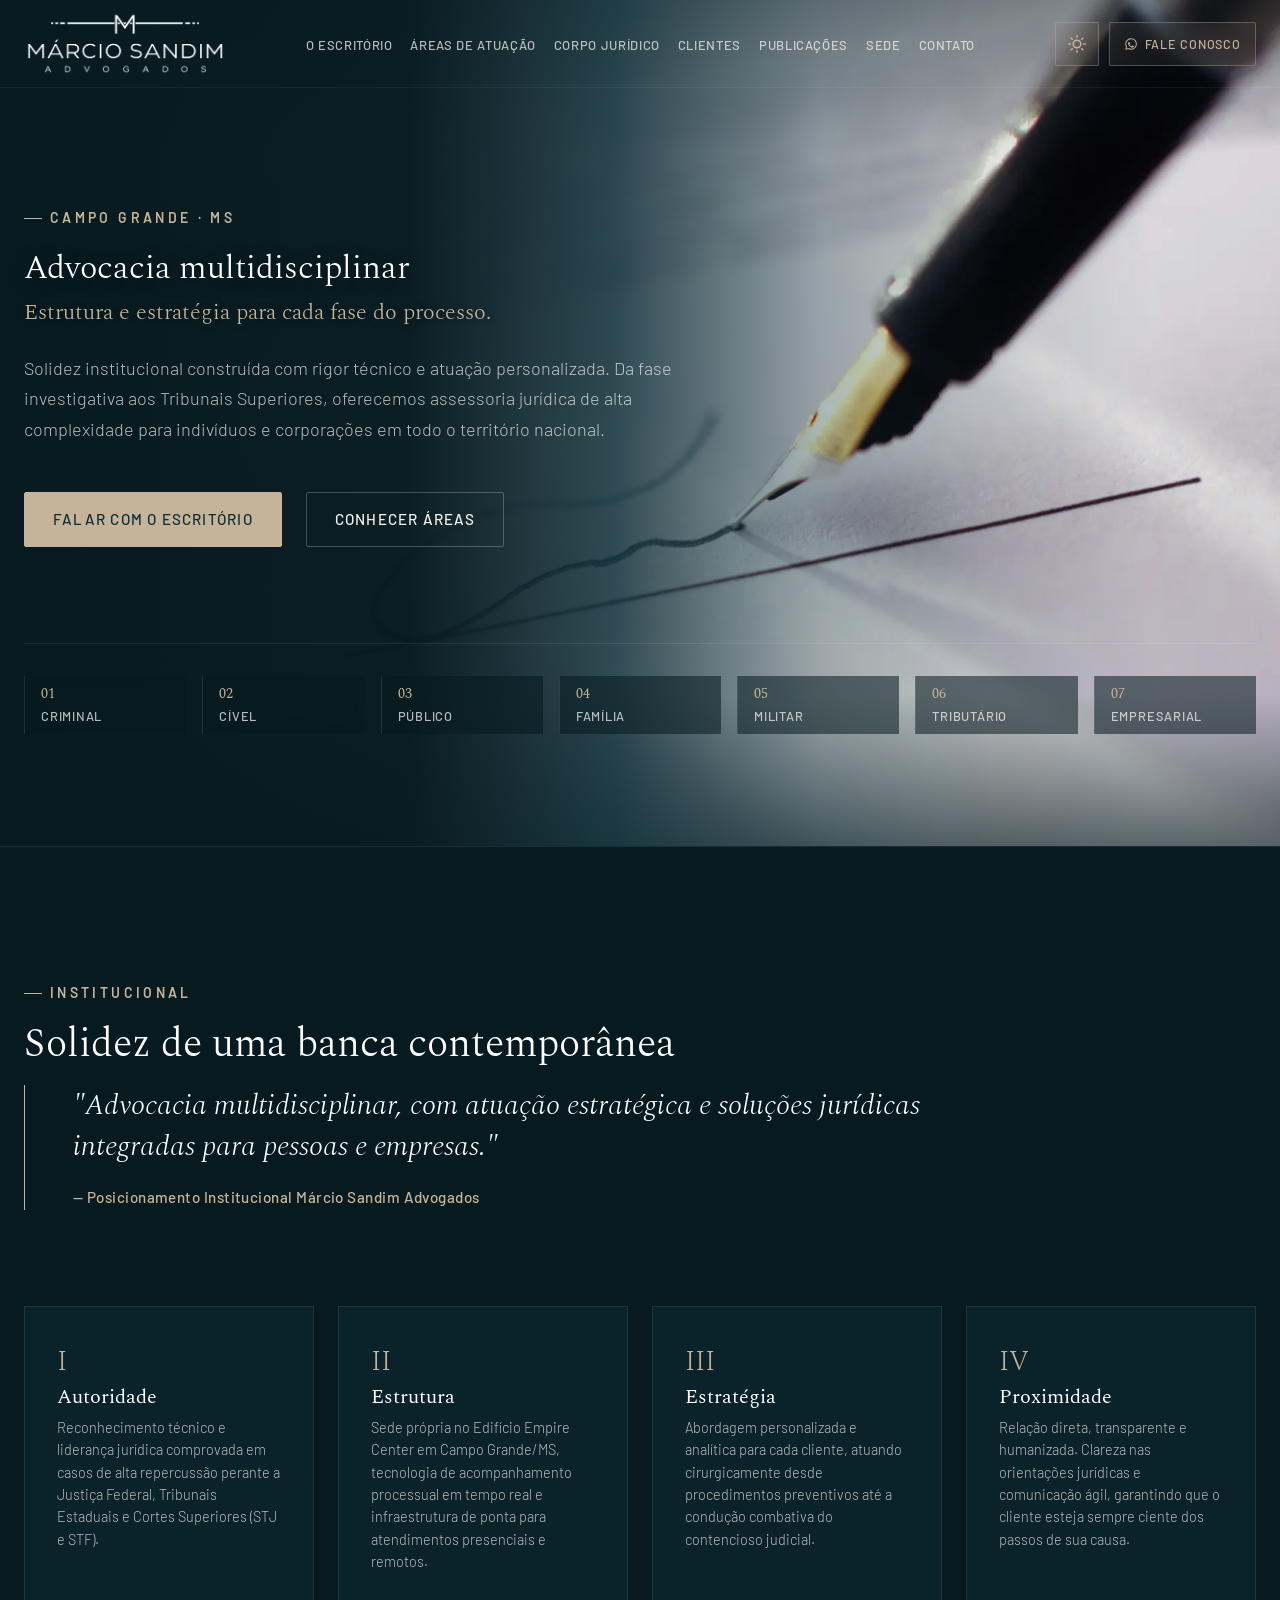
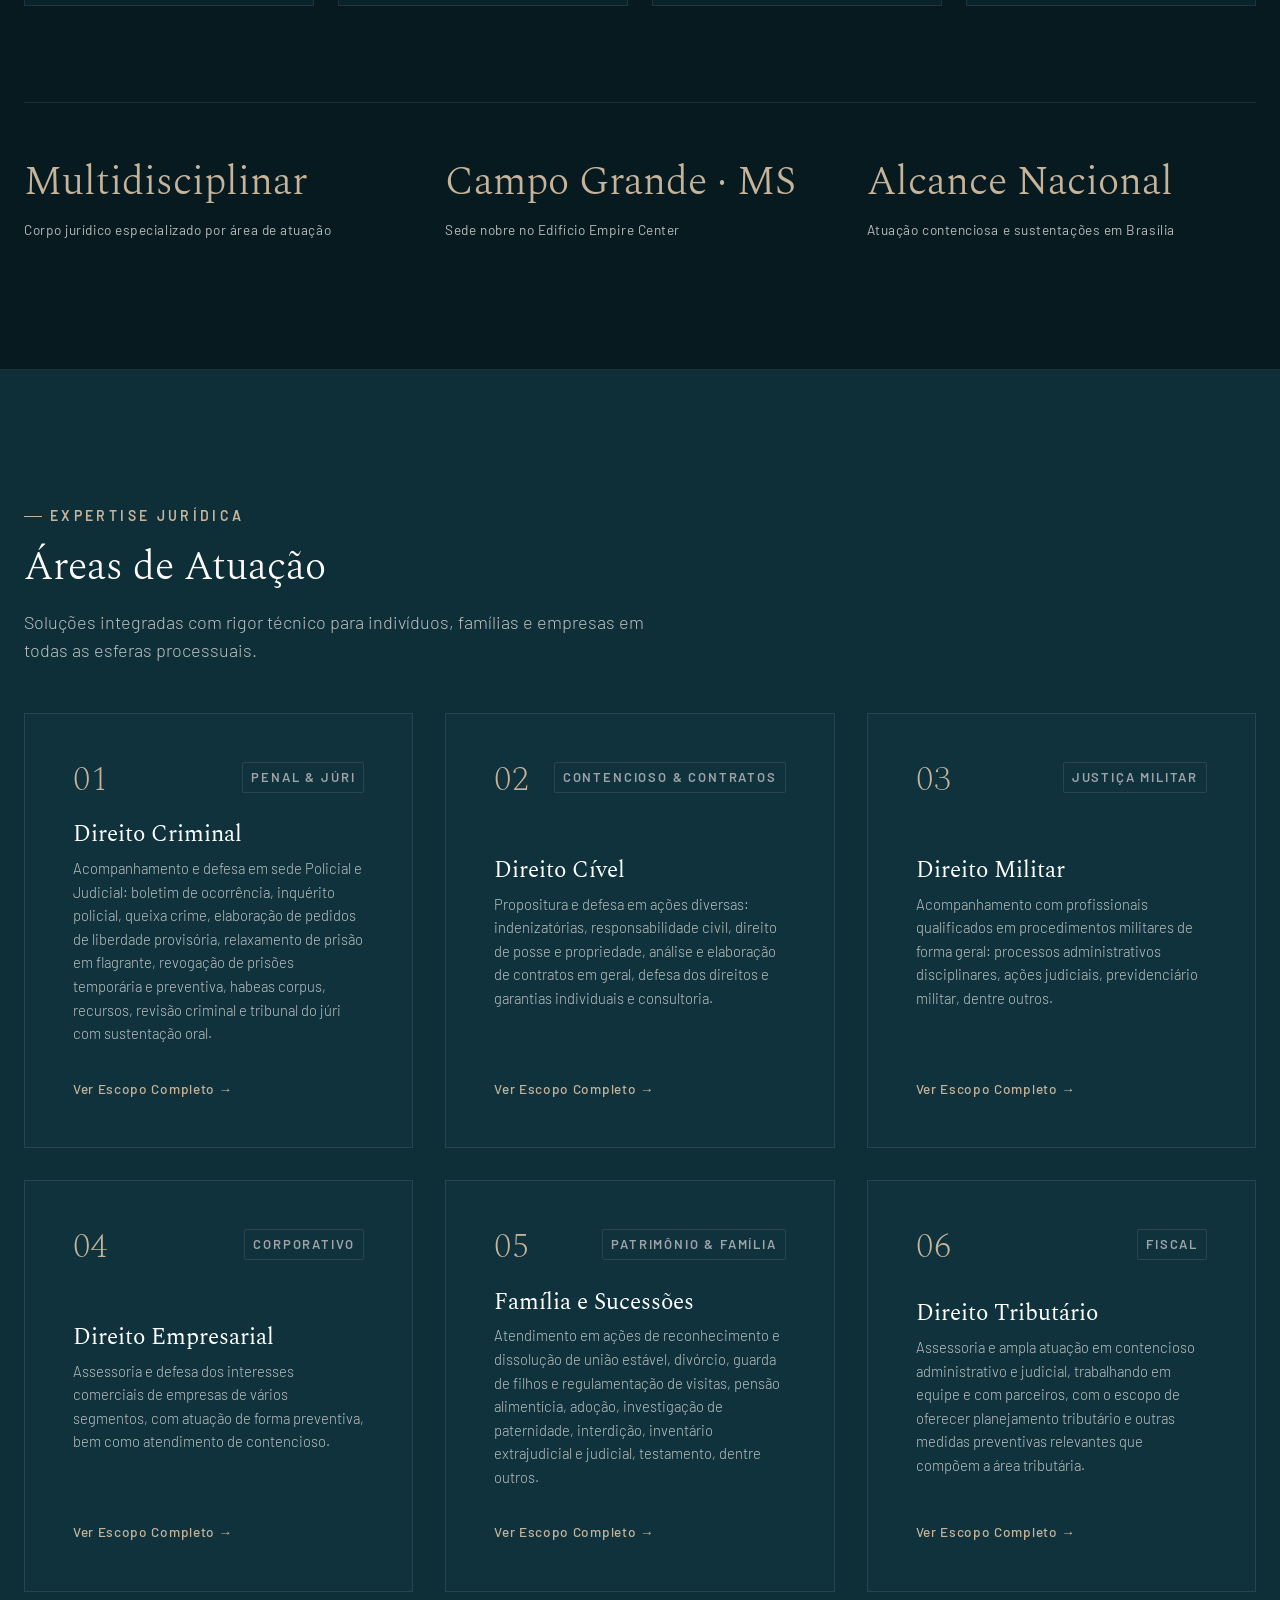
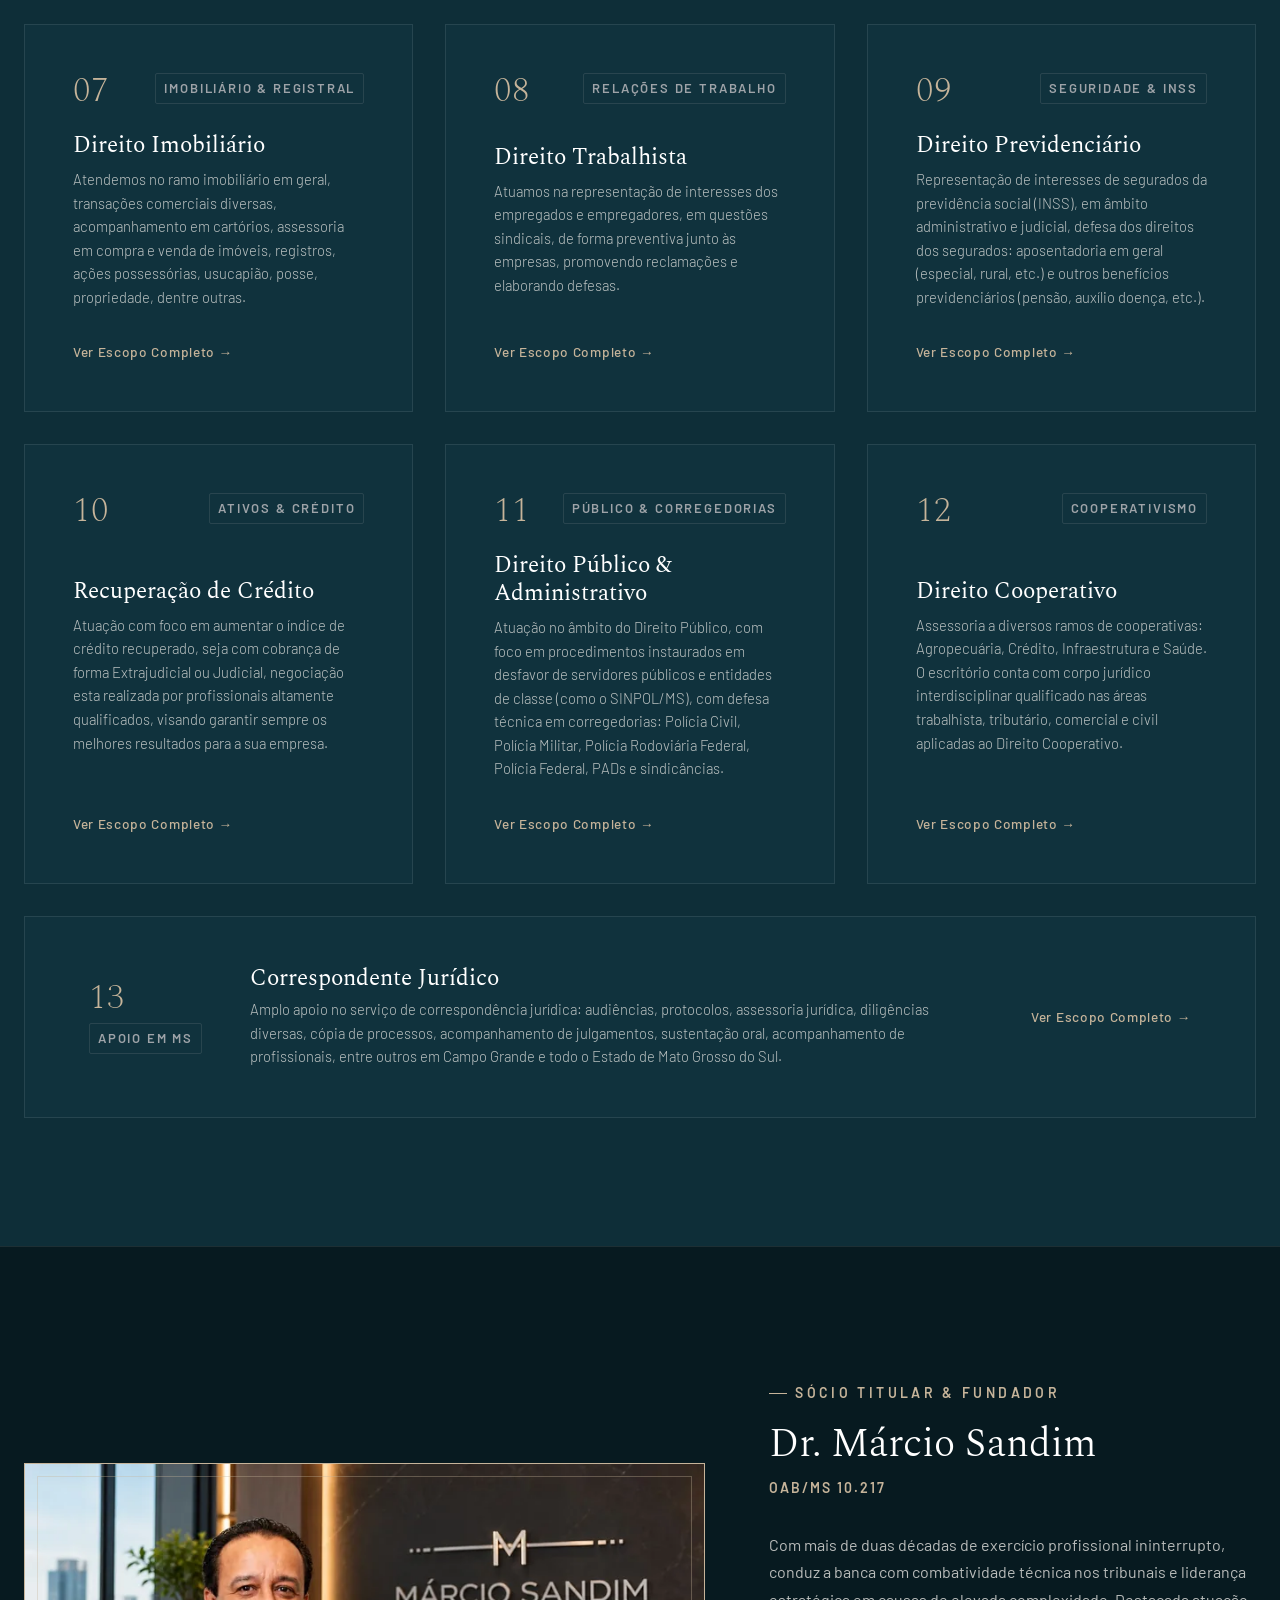
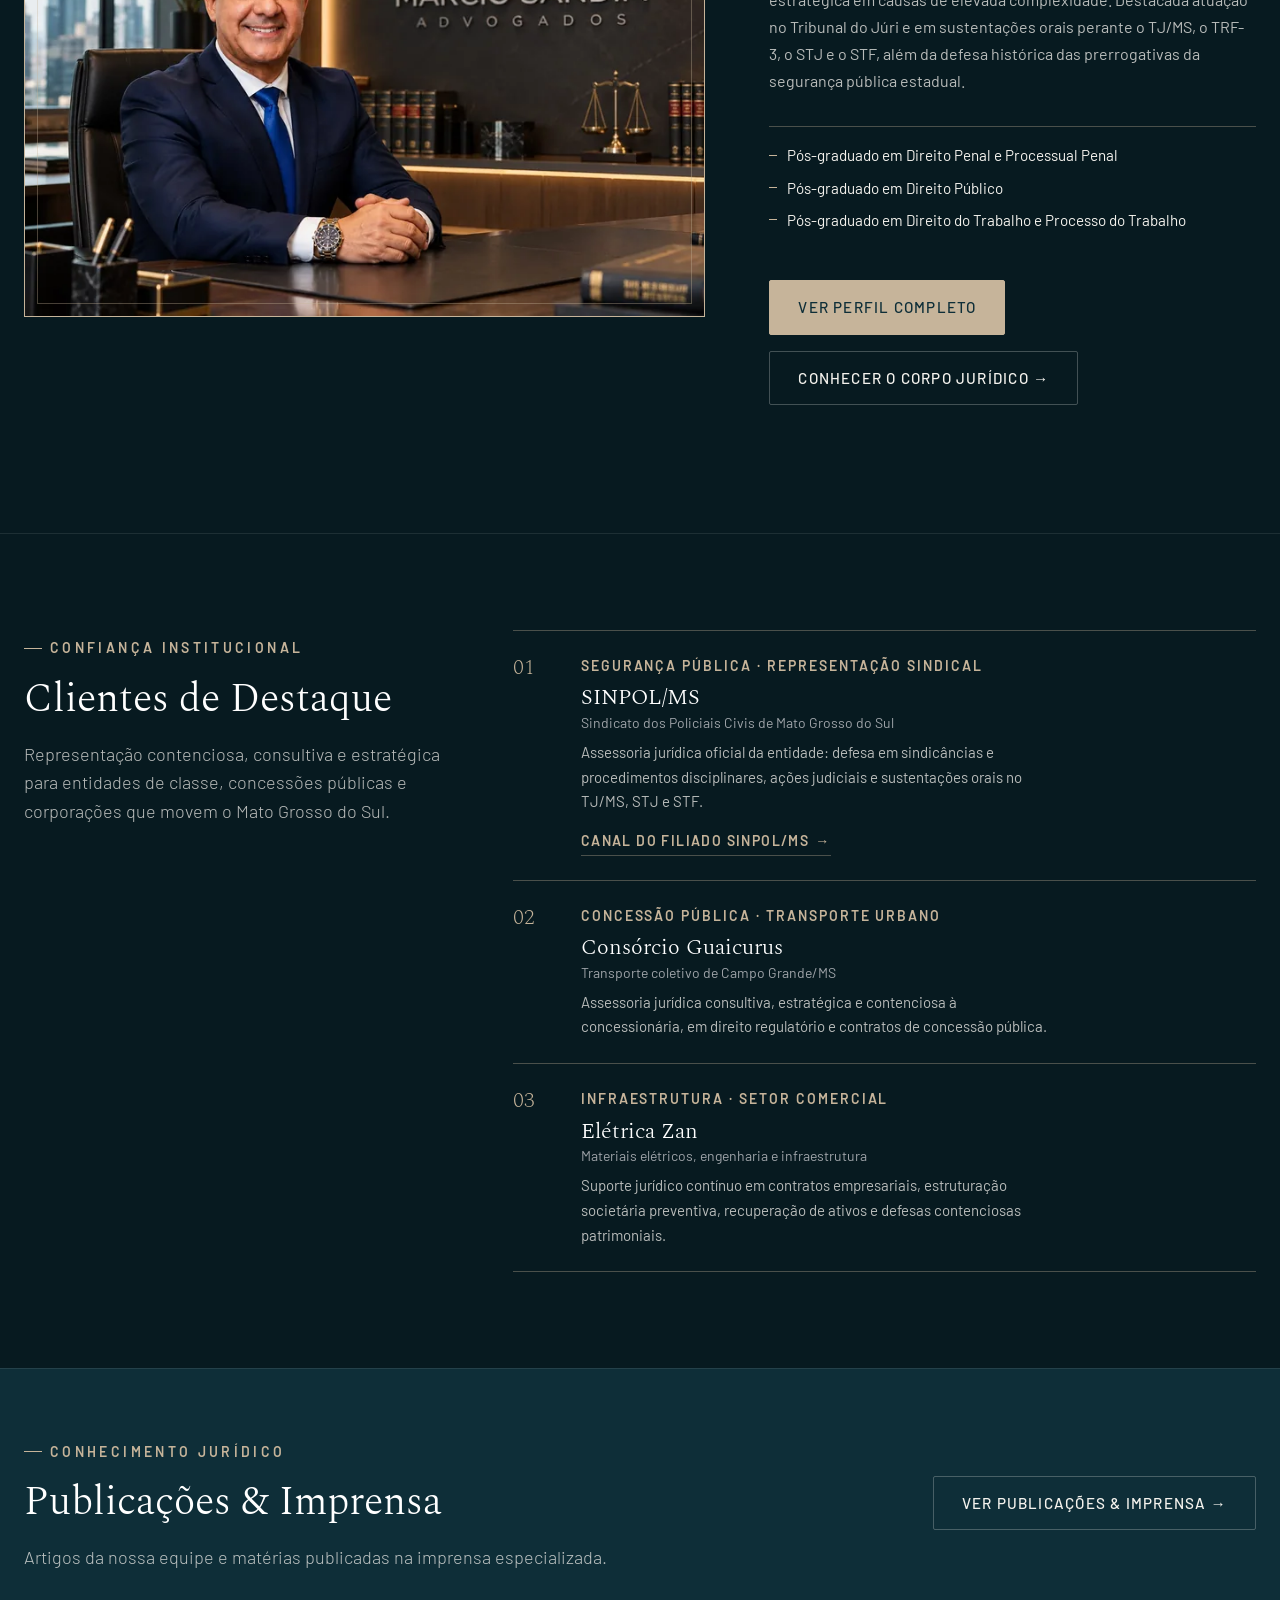
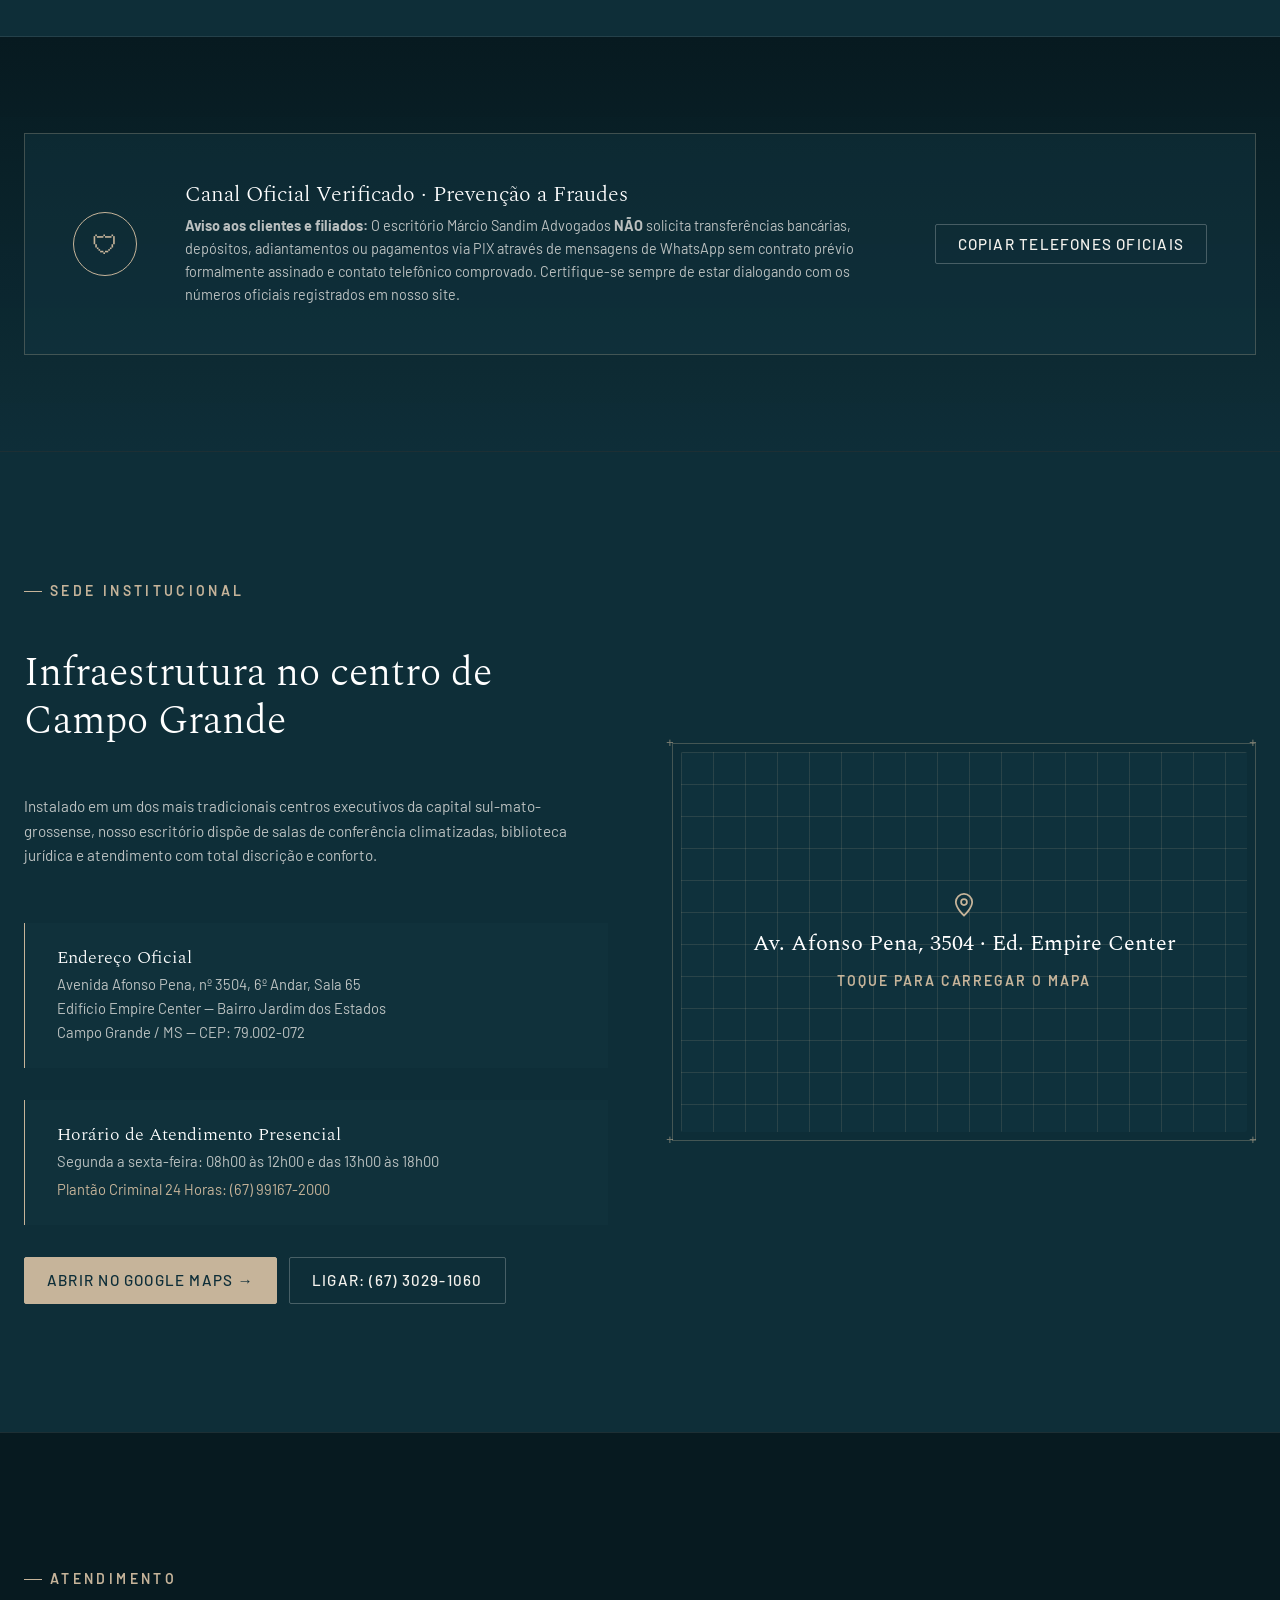
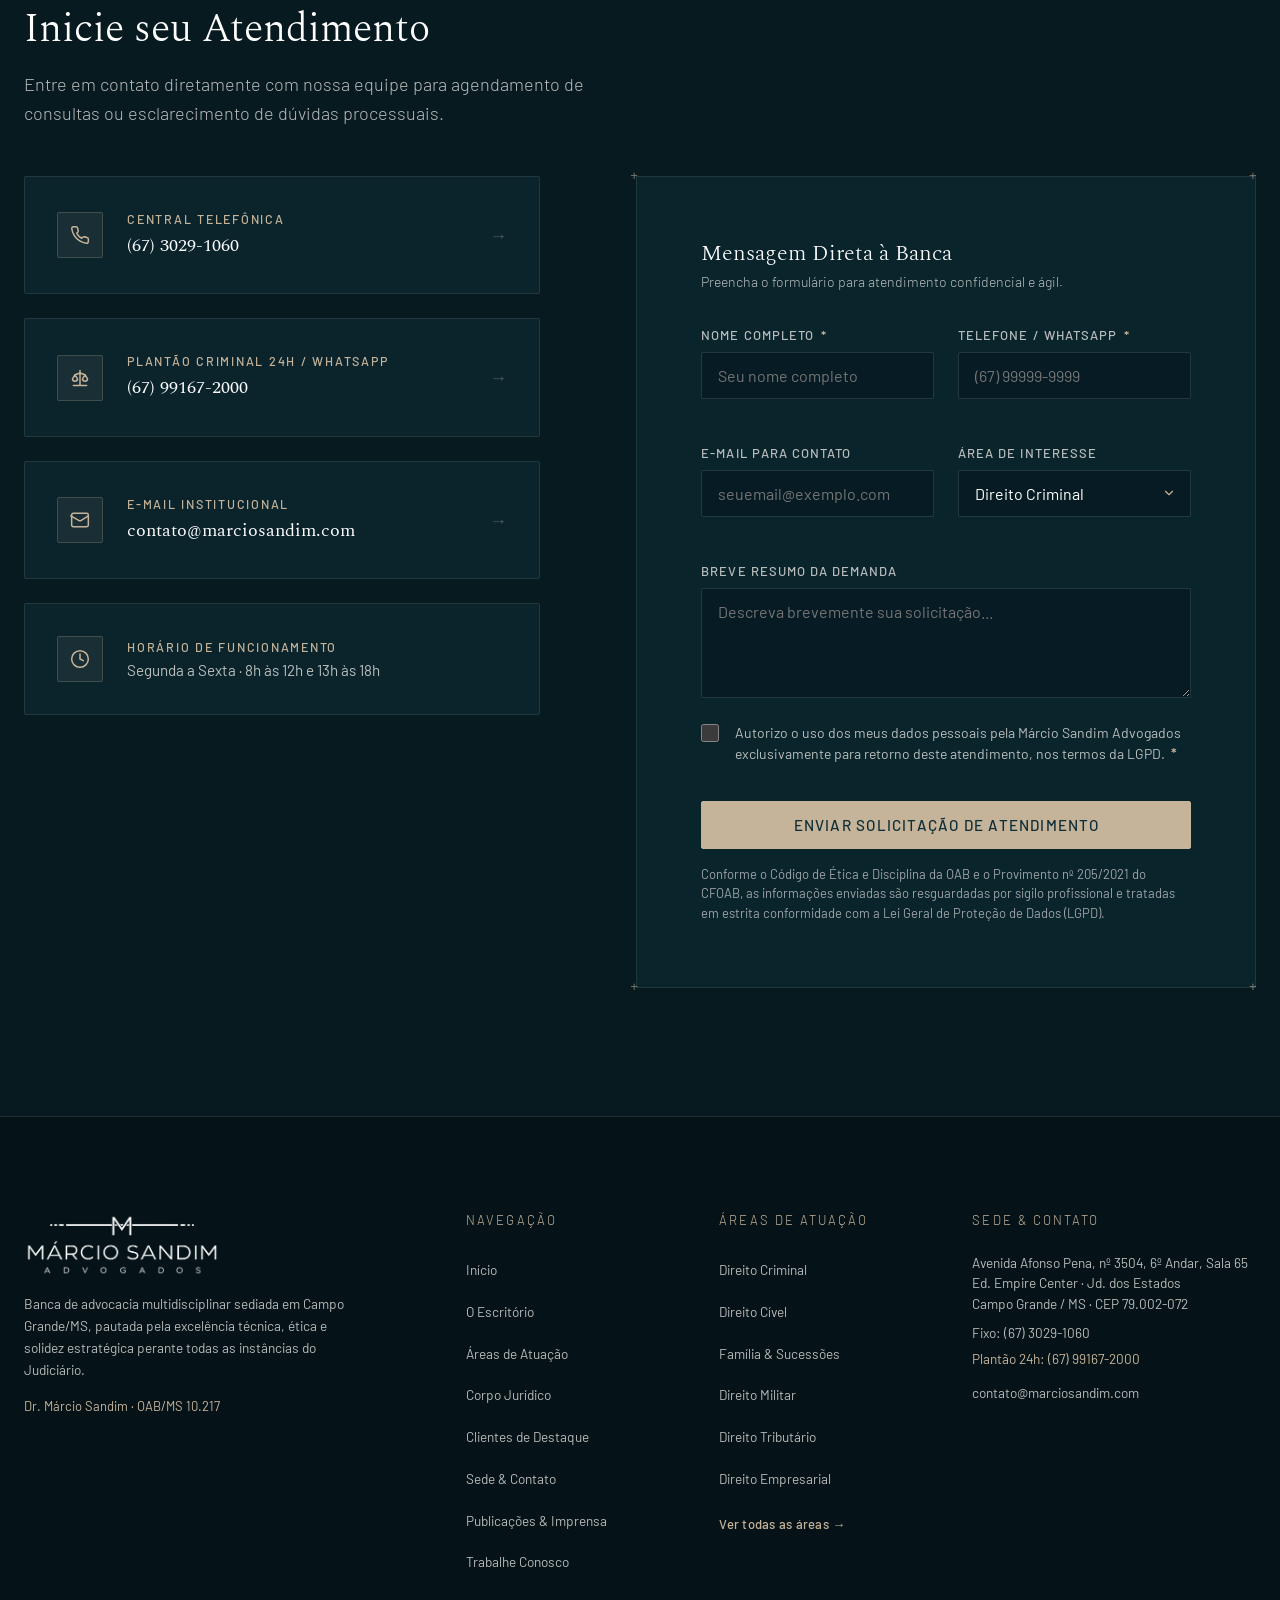
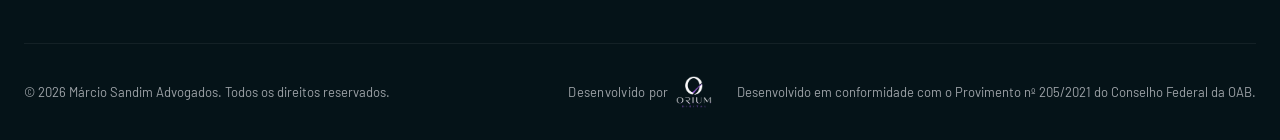
==== commit cdfd4323: "feat: add main script, theme initialization, and update navigation scripts across pages" ====
--- a/index.html
+++ b/index.html
@@ -12,7 +12,7 @@
   <meta name="color-scheme" content="dark light">
   
   <!-- Prevenção Instantânea de FOUC de Tema -->
-  <script src="js/theme-init.js?v=1.0"></script>
+  <script src="js/theme-init.js?v=1.1"></script>
   
   
   <!-- SEO: canonical, Open Graph, Twitter Card e dados estruturados -->
@@ -895,6 +895,6 @@
   <div class="toast-msg" id="toast" role="status"></div>
 
   <!-- JavaScript Principal -->
-  <script src="js/main.js?v=2.5"></script>
+  <script src="js/main.js?v=2.6"></script>
 </body>
 </html>
